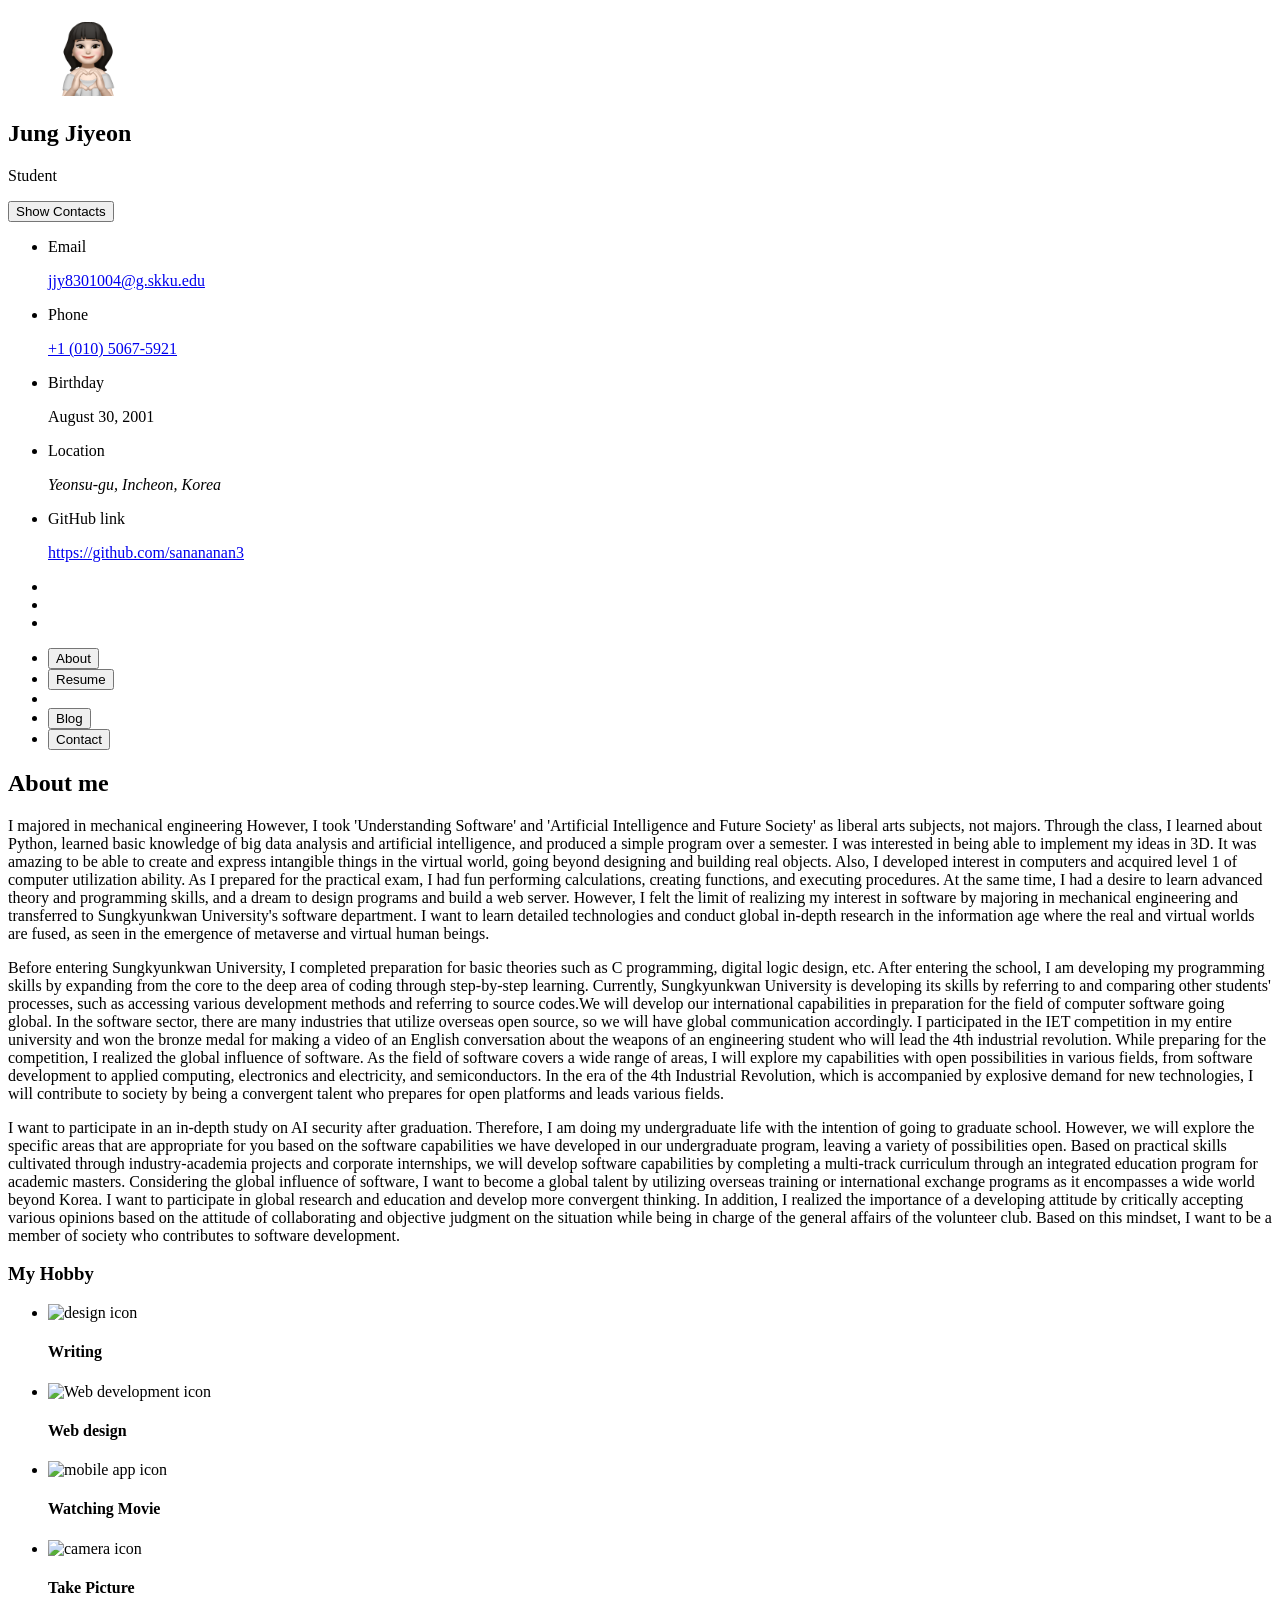
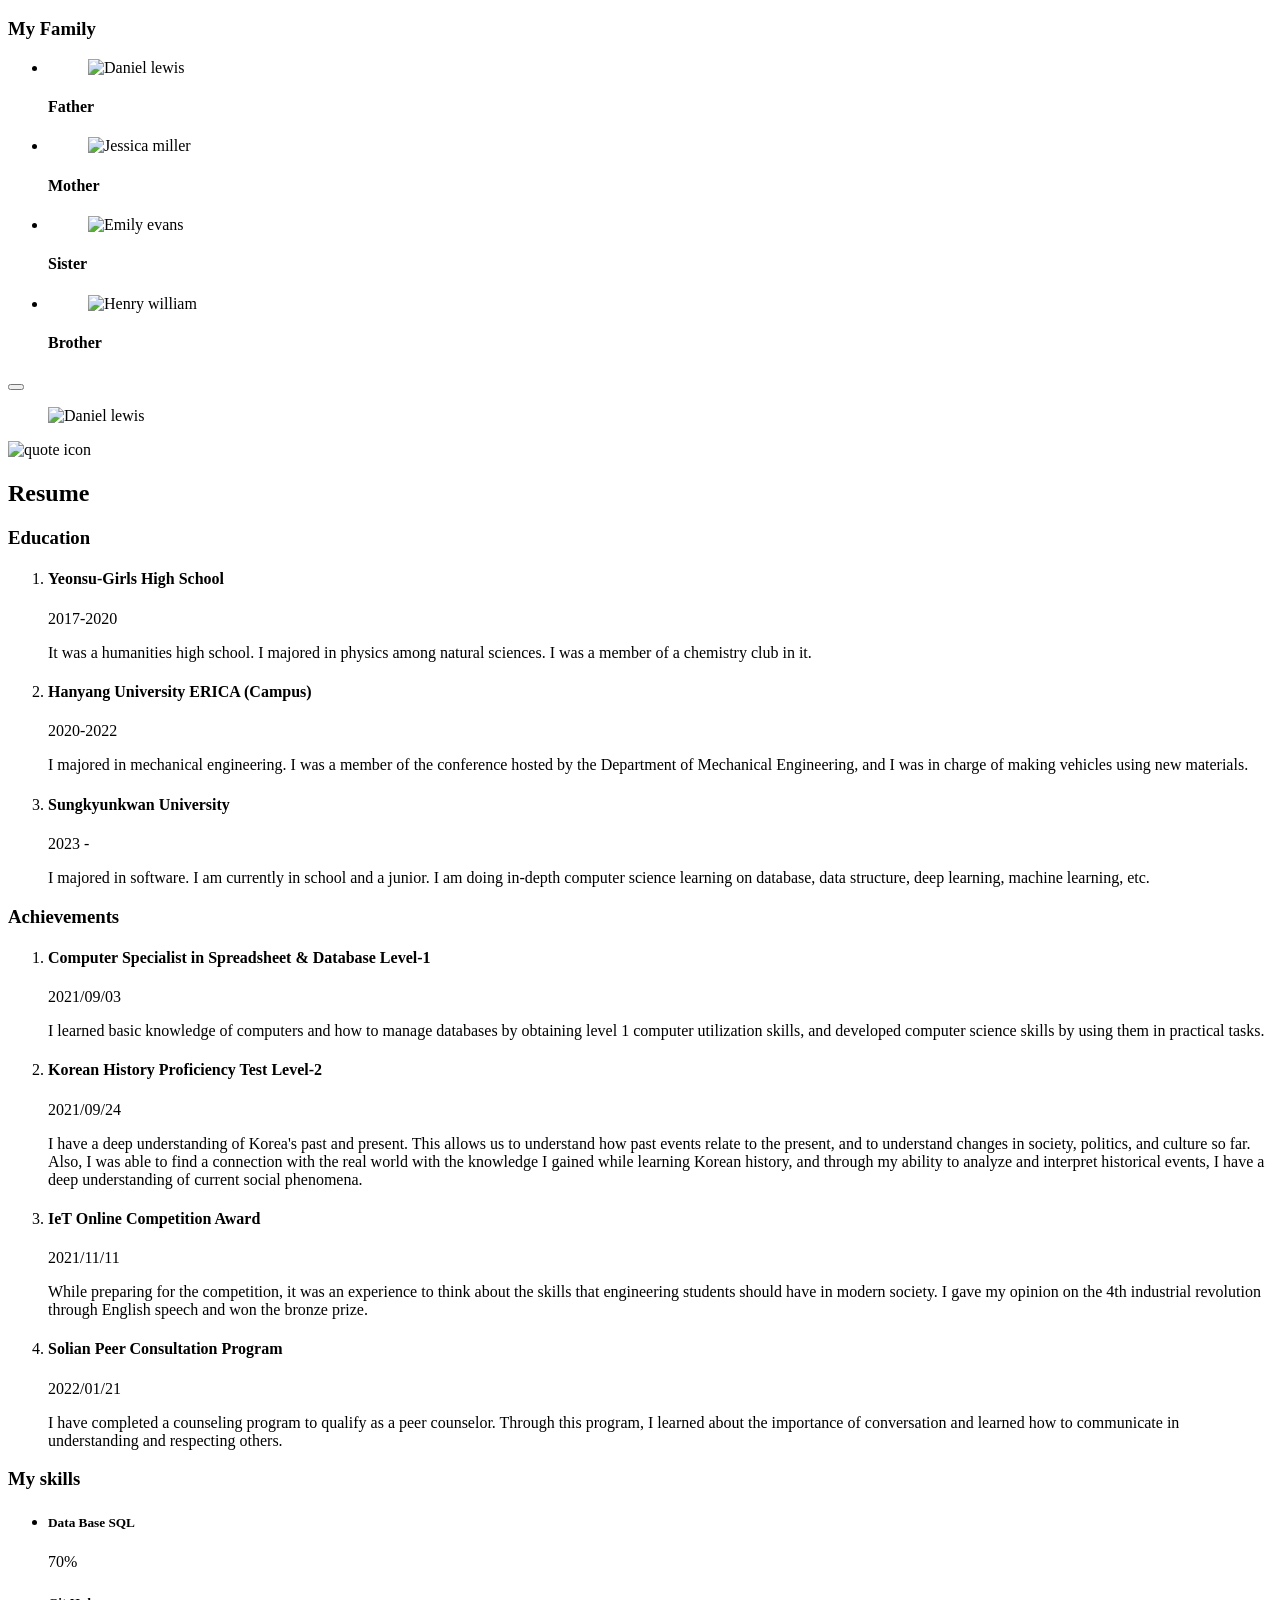
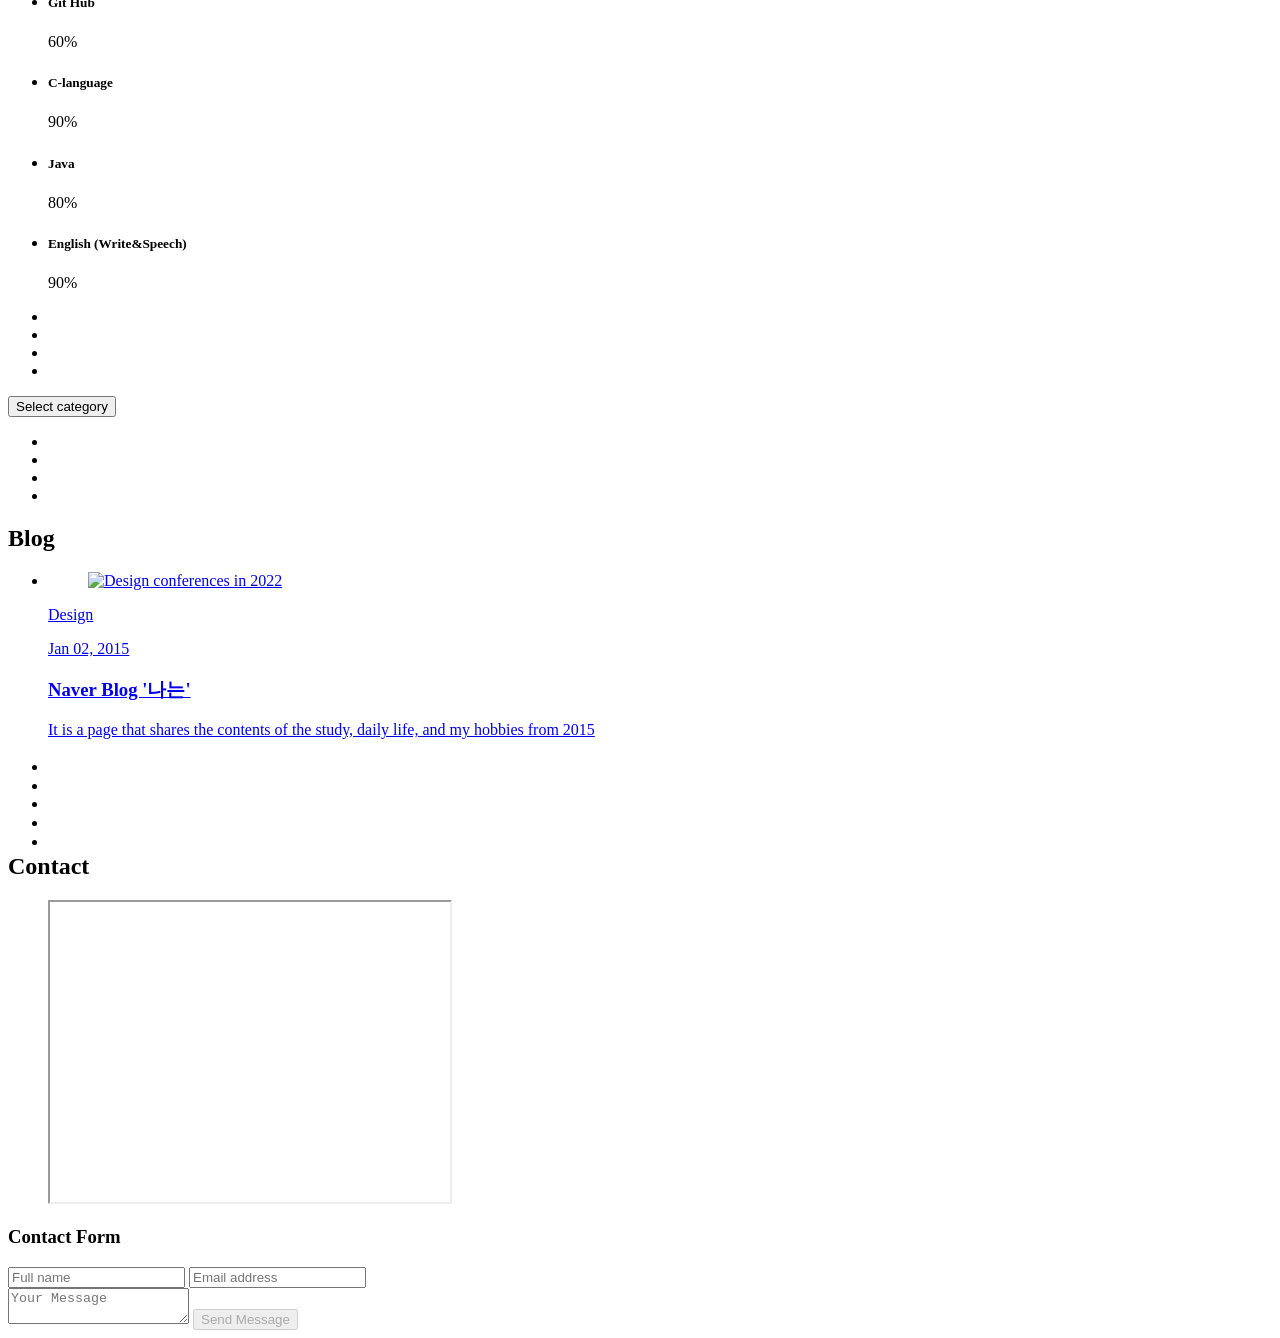
==== index.html @ 9137dd09 "commti" ====
<!DOCTYPE html>
<html lang="en">

<head>
  <meta charset="UTF-8">
  <meta http-equiv="X-UA-Compatible" content="IE=edge">
  <meta name="viewport" content="width=device-width, initial-scale=1.0">
  <title>Portfolio Persomal Website</title>

  <!--
    - favicon
  -->
  <link rel="shortcut icon" href="./assets/images/logo.ico" type="image/x-icon">

  <!--
    - custom css link
  -->
  <link rel="stylesheet" href="./assets/css/style.css">

  <!--
    - google font link
  -->
  <link rel="preconnect" href="https://fonts.googleapis.com">
  <link rel="preconnect" href="https://fonts.gstatic.com" crossorigin>
  <link href="https://fonts.googleapis.com/css2?family=Poppins:wght@300;400;500;600&display=swap" rel="stylesheet">
</head>

<body>

  <!--
    - #MAIN
  -->

  <main>

    <!--
      - #SIDEBAR
    -->

    <aside class="sidebar" data-sidebar>

      <div class="sidebar-info">

        <figure class="avatar-box">
          <img src="./assets/images/avatar-jiyeonheart.png" alt="Jung Jiyeon" width="80">
        </figure>

        <div class="info-content">
          <h1 class="name" title="Jung Jiyeon">Jung Jiyeon</h1>

          <p class="title">Student</p>
        </div>

        <button class="info_more-btn" data-sidebar-btn>
          <span>Show Contacts</span>

          <ion-icon name="chevron-down"></ion-icon>
        </button>

      </div>

      <div class="sidebar-info_more">

        <div class="separator"></div>

        <ul class="contacts-list">

          <li class="contact-item">

            <div class="icon-box">
              <ion-icon name="mail-outline"></ion-icon>
            </div>

            <div class="contact-info">
              <p class="contact-title">Email</p>

              <a href="mailto:jjy8301004@g.skku.edu" class="contact-link">jjy8301004@g.skku.edu</a>
            </div>

          </li>

          <li class="contact-item">

            <div class="icon-box">
              <ion-icon name="phone-portrait-outline"></ion-icon>
            </div>

            <div class="contact-info">
              <p class="contact-title">Phone</p>

              <a href="tel:+01050675921" class="contact-link">+1 (010) 5067-5921</a>
            </div>

          </li>

          <li class="contact-item">

            <div class="icon-box">
              <ion-icon name="calendar-outline"></ion-icon>
            </div>

            <div class="contact-info">
              <p class="contact-title">Birthday</p>

              <time datetime="2001-08-30">August 30, 2001</time>
            </div>

          </li>

          <li class="contact-item">

            <div class="icon-box">
              <ion-icon name="location-outline"></ion-icon>
            </div>

            <div class="contact-info">
              <p class="contact-title">Location</p>

              <address>Yeonsu-gu, Incheon, Korea</address>
            </div>

          </li>

          <li class="contact-item">
            <div class="icon-box">
              <ion-icon name="location-outline"></ion-icon>
            </div>
            <div class="contact-info">
              <p class="contact-title">GitHub link</p>
              <a href="https://github.com/sanananan3" class="contact-link">https://github.com/sanananan3</a>
            </div>
        
          
          </li>

        </ul>

        <div class="separator"></div>

        <ul class="social-list">

          <li class="social-item">
            <a href="#" class="social-link">
              <ion-icon name="logo-facebook"></ion-icon>
            </a>
          </li>

          <li class="social-item">
            <a href="#" class="social-link">
              <ion-icon name="logo-twitter"></ion-icon>
            </a>
          </li>

          <li class="social-item">
            <a href="#" class="social-link">
              <ion-icon name="logo-instagram"></ion-icon>
            </a>
          </li>

        </ul>

      </div>

    </aside>





    <!--
      - #main-content
    -->

    <div class="main-content">

      <!--
        - #NAVBAR
      -->

      <nav class="navbar">

        <ul class="navbar-list">

          <li class="navbar-item">
            <button class="navbar-link  active" data-nav-link>About</button>
          </li>

          <li class="navbar-item">
            <button class="navbar-link" data-nav-link>Resume</button>
          </li>

          <li class="navbar-item">
           
          </li>

          <li class="navbar-item">
            <button class="navbar-link" data-nav-link>Blog</button>
          </li>

          <li class="navbar-item">
            <button class="navbar-link" data-nav-link>Contact</button>
          </li>

        </ul>

      </nav>





      <!--
        - #ABOUT
      -->

      <article class="about  active" data-page="about">

        <header>
          <h2 class="h2 article-title">About me</h2>
        </header>

        <section class="about-text">
          <p>
            I majored in mechanical engineering However, I took 'Understanding Software' and 'Artificial Intelligence and Future Society'
             as liberal arts subjects, not majors. Through the class, I learned about Python, learned basic knowledge of big data 
             analysis and artificial intelligence, and produced a simple program over a semester. 
             I was interested in being able to implement my ideas in 3D. 
             It was amazing to be able to create and express intangible things in the virtual world, 
             going beyond designing and building real objects. Also, I developed interest in computers 
             and acquired level 1 of computer utilization ability. As I prepared for the practical exam,
              I had fun performing calculations, creating functions, and executing procedures. At the same time, 
              I had a desire to learn advanced theory and programming skills, and a dream to design programs and build a web server.
               However, I felt the limit of realizing my interest in software by majoring in mechanical engineering and transferred
                to Sungkyunkwan University's software department. I want to learn detailed technologies and conduct global in-depth 
                research in the information age where the real and virtual worlds are fused, as seen in the emergence of metaverse 
                and virtual human beings.

          </p>

          Before entering Sungkyunkwan University, I completed preparation for basic theories such as C programming, 
          digital logic design, etc.  After entering the school, I am developing my programming skills by expanding from the core to
           the deep area of coding through step-by-step learning. Currently, Sungkyunkwan University is developing its
           skills by referring to and comparing other students' processes, such as accessing various development methods 
           and referring to source codes.We will develop our international capabilities in preparation for the field of 
           computer software going global. In the software sector, there are many industries that utilize overseas open source, 
           so we will have global communication accordingly. I participated in the IET competition in my entire university and won 
           the bronze medal for making a video of an English conversation about the weapons of an engineering student who will lead 
           the 4th industrial revolution. While preparing for the competition, I realized the global influence of software. 
           As the field of software covers a wide range of areas, I will explore my capabilities with open possibilities in various
            fields, from software development to applied computing, electronics and electricity, and semiconductors. In the era of the 4th Industrial Revolution, which is accompanied by explosive demand for new technologies, I will contribute to society 
          by being a convergent talent who prepares for open platforms and leads various fields. 
          </p>
          
         I want to participate in an in-depth study on AI security after graduation. Therefore, I am doing my undergraduate life with 
         the intention of going to graduate school.  However, we will explore the specific areas that are appropriate for you based on
          the software capabilities we have developed in our undergraduate program, leaving a variety of possibilities open. Based on
           practical skills cultivated through industry-academia projects and corporate internships, we will develop software capabilities
            by completing a multi-track curriculum through an integrated education program for academic masters. 
         Considering the global influence of software, I want to become a global talent by utilizing overseas training or international 
         exchange programs as it encompasses a wide world beyond Korea. I want to participate in global research and education and develop
          more convergent thinking. In addition, I realized the importance of a developing attitude by critically accepting various 
          opinions based on the attitude of collaborating and objective judgment on the situation while being in charge of the general 
          affairs of the volunteer club. Based on this mindset, I want to be a member of society who contributes to software development.
        </p>
        </section>
        
      

        <!--
          - service
        -->

        <section class="service">

          <h3 class="h3 service-title">My Hobby</h3>

          <ul class="service-list">

            <li class="service-item">

              <div class="service-icon-box">
                <img src="./assets/images/icon-design.svg
                " alt="design icon" width="40">
              </div>

              <div class="service-content-box">
                <h4 class="h4 service-item-title">Writing</h4>

                <p class="service-item-text">
       
                </p>
              </div>

            </li>

            <li class="service-item">

              <div class="service-icon-box">
                <img src="./assets/images/icon-dev.svg" alt="Web development icon" width="40">
              </div>

              <div class="service-content-box">
                <h4 class="h4 service-item-title">Web design</h4>

                <p class="service-item-text">
                  
                </p>
              </div>

            </li>

            <li class="service-item">

              <div class="service-icon-box">
                <img src="./assets/images/icon-app.svg" alt="mobile app icon" width="40">
              </div>

              <div class="service-content-box">
                <h4 class="h4 service-item-title">Watching Movie</h4>

                <p class="service-item-text">
         
                </p>
              </div>

            </li>

            <li class="service-item">

              <div class="service-icon-box">
                <img src="./assets/images/icon-photo.svg" alt="camera icon" width="40">
              </div>

              <div class="service-content-box">
                <h4 class="h4 service-item-title">Take Picture</h4>

                <p class="service-item-text">
              
                </p>
              </div>

            </li>

          </ul>

        </section>

        <!--
          - testimonials
        -->

        <section class="testimonials">

          <h3 class="h3 testimonials-title">My Family</h3>

          <ul class="testimonials-list has-scrollbar">

            <li class="testimonials-item">
              <div class="content-card" data-testimonials-item>

                <figure class="testimonials-avatar-box">
                  <img src="./assets/images/avatar-1.png" alt="Daniel lewis" width="60" data-testimonials-avatar>
                </figure>

                <h4 class="h4 testimonials-item-title" data-testimonials-title>Father</h4>

                <div class="testimonials-text" data-testimonials-text>
                  <p>
                    
                  </p>
                </div>

              </div>
            </li>

            <li class="testimonials-item">
              <div class="content-card" data-testimonials-item>

                <figure class="testimonials-avatar-box">
                  <img src="./assets/images/avatar-2.png" alt="Jessica miller" width="60" data-testimonials-avatar>
                </figure>

                <h4 class="h4 testimonials-item-title" data-testimonials-title>Mother</h4>

                <div class="testimonials-text" data-testimonials-text>
                  <p>
                    
                  </p>
                </div>

              </div>
            </li>

            <li class="testimonials-item">
              <div class="content-card" data-testimonials-item>

                <figure class="testimonials-avatar-box">
                  <img src="./assets/images/avatar-3.png" alt="Emily evans" width="60" data-testimonials-avatar>
                </figure>

                <h4 class="h4 testimonials-item-title" data-testimonials-title>Sister</h4>

                <div class="testimonials-text" data-testimonials-text>
                  <p>
                 
                  </p>
                </div>

              </div>
            </li>

            <li class="testimonials-item">
              <div class="content-card" data-testimonials-item>

                <figure class="testimonials-avatar-box">
                  <img src="./assets/images/avatar-4.png" alt="Henry william" width="60" data-testimonials-avatar>
                </figure>

                <h4 class="h4 testimonials-item-title" data-testimonials-title>Brother</h4>

                <div class="testimonials-text" data-testimonials-text>
                  <p>
              
                  </p>
                </div>

              </div>
            </li>

          </ul>

        </section>


        <!--
          - testimonials modal
        -->

        <div class="modal-container" data-modal-container>

          <div class="overlay" data-overlay></div>

          <section class="testimonials-modal">

            <button class="modal-close-btn" data-modal-close-btn>
              <ion-icon name="close-outline"></ion-icon>
            </button>

            <div class="modal-img-wrapper">
              <figure class="modal-avatar-box">
                <img src="./assets/images/avatar-1.png" alt="Daniel lewis" width="80" data-modal-img>
              </figure>

              <img src="./assets/images/icon-quote.svg" alt="quote icon">
            </div>

            <div class="modal-content">

              <h4 class="h3 modal-title" data-modal-title></h4>

              <time datetime="2021-06-14"></time>

              <div data-modal-text>
                <p>
                 
                  
                </p>
              </div>

            </div>

          </section>

        </div>


      

          </ul>

        </section>

      </article>





      <!--
        - #RESUME
      -->

      <article class="resume" data-page="resume">

        <header>
          <h2 class="h2 article-title">Resume</h2>
        </header>

        <section class="timeline">

          <div class="title-wrapper">
            <div class="icon-box">
              <ion-icon name="book-outline"></ion-icon>
            </div>

            <h3 class="h3">Education</h3>
          </div>

          <ol class="timeline-list">

            <li class="timeline-item">

              <h4 class="h4 timeline-item-title">Yeonsu-Girls High School</h4>

              <span>2017-2020</span>

              <p class="timeline-text">
                It was a humanities high school. 
                I majored in physics among natural sciences. I was a member of a chemistry club in it.
              </p>

            </li>

            <li class="timeline-item">

              <h4 class="h4 timeline-item-title">Hanyang University ERICA (Campus)</h4>

              <span>2020-2022</span>

              <p class="timeline-text">
                I majored in mechanical engineering. I was a member of the conference hosted by the Department of Mechanical Engineering,
                 and I was in charge of making vehicles using new materials.
              </p>

            </li>

            <li class="timeline-item">

              <h4 class="h4 timeline-item-title">Sungkyunkwan University</h4>

              <span>2023 - </span>

              <p class="timeline-text">
                I majored in software. I am currently in school and a junior. I am doing in-depth computer science learning
                 on database, data structure, deep learning, machine learning, etc.
              </p>

            </li>

          </ol>

        </section>

        <section class="timeline">

          <div class="title-wrapper">
            <div class="icon-box">
              <ion-icon name="book-outline"></ion-icon>
            </div>

            <h3 class="h3">Achievements</h3>
          </div>

          <ol class="timeline-list">

            <li class="timeline-item">

              <h4 class="h4 timeline-item-title">Computer Specialist in Spreadsheet & Database Level-1 </h4>

              <span>2021/09/03</span>

              <p class="timeline-text">
                I learned basic knowledge of computers and how to manage databases by obtaining level 1 computer 
                utilization skills, and developed computer science skills by using them in practical tasks.
              </p>

            </li>

            <li class="timeline-item">

              <h4 class="h4 timeline-item-title">Korean History Proficiency Test Level-2</h4>

              <span>2021/09/24</span>

              <p class="timeline-text">
                I have a deep understanding of Korea's past and present. This allows us to 
                understand how past events relate to the present, and to understand changes in society, politics,
                 and culture so far. Also, I was able to find a connection with the real world with the knowledge I gained while learning Korean history, and through
                 my ability to analyze and interpret historical events, I have a deep understanding of current social phenomena.
              </p>

            </li>

            <li class="timeline-item">

              <h4 class="h4 timeline-item-title">IeT Online Competition Award</h4>

              <span>2021/11/11</span>

              <p class="timeline-text">
                While preparing for the competition, it was an experience to think about the skills
                 that engineering students should have in modern society.
                 I gave my opinion on the 4th industrial revolution through English speech and won the bronze prize.
              </p>

              
            </li>

            <li class="timeline-item">

              <h4 class="h4 timeline-item-title">Solian Peer Consultation Program</h4>

              <span>2022/01/21</span>

              <p class="timeline-text">
                I have completed a counseling program to qualify as a peer counselor. Through this program, 
                I learned about the importance of conversation and learned how to communicate in understanding and respecting others.
              </p>


            </li>

          </ol>

        </section>

        <section class="skill">

          <h3 class="h3 skills-title">My skills</h3>

          <ul class="skills-list content-card">

            <li class="skills-item">

              <div class="title-wrapper">
                <h5 class="h5">Data Base SQL</h5>
                <data value="70">70%</data>
              </div>

              <div class="skill-progress-bg">
                <div class="skill-progress-fill" style="width: 80%;"></div>
              </div>

            </li>

            <li class="skills-item">

              <div class="title-wrapper">
                <h5 class="h5">Git Hub</h5>
                <data value="60">60%</data>
              </div>

              <div class="skill-progress-bg">
                <div class="skill-progress-fill" style="width: 70%;"></div>
              </div>

            </li>

            <li class="skills-item">

              <div class="title-wrapper">
                <h5 class="h5">C-language</h5>
                <data value="90">90%</data>
              </div>

              <div class="skill-progress-bg">
                <div class="skill-progress-fill" style="width: 90%;"></div>
              </div>

            </li>

            <li class="skills-item">

              <div class="title-wrapper">
                <h5 class="h5">Java</h5>
                <data value="80">80%</data>
              </div>

              <div class="skill-progress-bg">
                <div class="skill-progress-fill" style="width: 50%;"></div>
              </div>

            </li>

          </li>

          <li class="skills-item">

            <div class="title-wrapper">
              <h5 class="h5">English (Write&Speech)</h5>
              <data value="90">90%</data>
            </div>

            <div class="skill-progress-bg">
              <div class="skill-progress-fill" style="width: 50%;"></div>
            </div>

          </li>

          </ul>

        </section>

      </article>





      <!--
        - #PORTFOLIO
      -->

    

        <header>
         
        </header>

        <section class="projects">

          <ul class="filter-list">

            <li class="filter-item">
         
            </li>

            <li class="filter-item">
      
            </li>

            <li class="filter-item">
      
            </li>

            <li class="filter-item">

            </li>

          </ul>

          <div class="filter-select-box">

            <button class="filter-select" data-select>

              <div class="select-value" data-selecct-value>Select category</div>

              <div class="select-icon">
          
              </div>

            </button>

            <ul class="select-list">

              <li class="select-item">
            
              </li>

              <li class="select-item">
       
              </li>

              <li class="select-item">

              </li>

              <li class="select-item">
             
              </li>

            </ul>

          </div>




              </a>
            </li>

    

              </a>
            </li>



              </a>
            </li>

        
              </a>
            </li>



              </a>
            </li>

          

              </a>
            </li>

            

              </a>
            </li>
          
              </a>
            </li>

            
          </ul>

        </section>

      </article>






      <!--
        - #BLOG
      -->
      <article class="blog" data-page="blog">

        <header>
          <h2 class="h2 article-title">Blog</h2>
        </header>
      
        <section class="blog-posts">
      
          <ul class="blog-posts-list">
      
            <li class="blog-post-item">
              <a href="https://blog.naver.com/jjy8301004">
      
                <figure class="blog-banner-box">
                  <img src="./assets/images/blog-1.jpg" alt="Design conferences in 2022" loading="lazy">
                </figure>
      
                <div class="blog-content">
      
                  <div class="blog-meta">
                    <p class="blog-category">Design</p>
      
                    <span class="dot"></span>
      
                    <time datetime="2022-02-23">Jan 02, 2015</time>
                  </div>
      
                  <h3 class="h3 blog-item-title">Naver Blog '나는'</h3>
      
                  <p class="blog-text">
                    It is a page that shares the contents of the study, daily life, and my hobbies from 2015
                  </p>
                
    
      
                </div>

              </a>
            </li>

            <li class="blog-post-item">
              <a href="#">

                <figure class="blog-banner-box">
        
                </figure>

                <div class="blog-content">

                  <div class="blog-meta">
                    <p class="blog-category"></p>

                  

                    <time datetime="2022-02-23"></time>
                  </div>

                  <h3 class="h3 blog-item-title"></h3>

                  <p class="blog-text">
              
                  </p>

                </div>

              </a>
            </li>

            <li class="blog-post-item">
              <a href="#">

                <figure class="blog-banner-box">
               
                </figure>

                <div class="blog-content">

                  <div class="blog-meta">
                    <p class="blog-category"></p>

                  

                    <time datetime="2022-02-23"></time>
                  </div>

                  <h3 class="h3 blog-item-title"></h3>

                  <p class="blog-text">
                  
                  </p>

                </div>

              </a>
            </li>

            <li class="blog-post-item">
              <a href="#">

                <figure class="blog-banner-box">
              
                </figure>

                <div class="blog-content">

                  <div class="blog-meta">
                    <p class="blog-category"></p>

           

                    <time datetime="2022-02-23"></time>
                  </div>

                  <h3 class="h3 blog-item-title"></h3>

                  <p class="blog-text">
            
                  </p>

                </div>

              </a>
            </li>

            <li class="blog-post-item">
              <a href="#">

                <figure class="blog-banner-box">

                </figure>

                <div class="blog-content">

                  <div class="blog-meta">
                    <p class="blog-category"></p>


                    <time datetime="2022-02-23"></time>
                  </div>

                  <h3 class="h3 blog-item-title"></h3>

                  <p class="blog-text">
                  
                  </p>

                </div>

              </a>
            </li>

            <li class="blog-post-item">
              <a href="#">

                <figure class="blog-banner-box">
                
                </figure>

                <div class="blog-content">

                  <div class="blog-meta">
                    <p class="blog-category"></p>

            

                    <time datetime="2022-02-23"></time>
                  </div>

                  <h3 class="h3 blog-item-title"></h3>

                  <p class="blog-text">
                    
                  </p>

                </div>

              </a>
            </li>

          </ul>

        </section>

      </article>



      <!--
        - #CONTACT
      -->

      <article class="contact" data-page="contact">

        <header>
          <h2 class="h2 article-title">Contact</h2>
        </header>

        <section class="mapbox" data-mapbox>
          <figure>
            <iframe
              src="https://www.google.com/maps/embed?pb=!1m18!1m12!1m3!1d12685.510642421542!2d126.6643702!3d37.4068798!2m3!1f0!2f0!3f0!3m2!1i1024!2i768!4f13.1!3m3!1m2!1s0x357b7652b32f9cf5%3A0xe711b27dd5f189df!2s%E1%84%8B%E1%85%B5%E1%86%AF%E1%84%8E%E1%85%B5%E1%84%80%E1%85%A5%E1%86%BC%E1%84%89%E1%85%B5!5e0!3m2!1sen!2sbd!4v1647609041315!5m2!1sen!2sbd"
              width="400" height="300" loading="lazy"></iframe>
          </figure>
        </section>

        <section class="contact-form">

          <h3 class="h3 form-title">Contact Form</h3>

          <form action="#" class="form" data-form>

            <div class="input-wrapper">
              <input type="text" name="fullname" class="form-input" placeholder="Full name" required data-form-input>

              <input type="email" name="email" class="form-input" placeholder="Email address" required data-form-input>
            </div>

            <textarea name="message" class="form-input" placeholder="Your Message" required data-form-input></textarea>

            <button class="form-btn" type="submit" disabled data-form-btn>
              <ion-icon name="paper-plane"></ion-icon>
              <span>Send Message</span>
            </button>

          </form>

        </section>
       
      </ul>
      </article>

    </div>

  </main>





  <!--
    - custom js link
  -->
  <script src="./assets/js/script.js"></script>

  <!--
    - ionicon link
  -->
  <script type="module" src="https://unpkg.com/ionicons@5.5.2/dist/ionicons/ionicons.esm.js"></script>
  <script nomodule src="https://unpkg.com/ionicons@5.5.2/dist/ionicons/ionicons.js"></script>

</body>

</html>
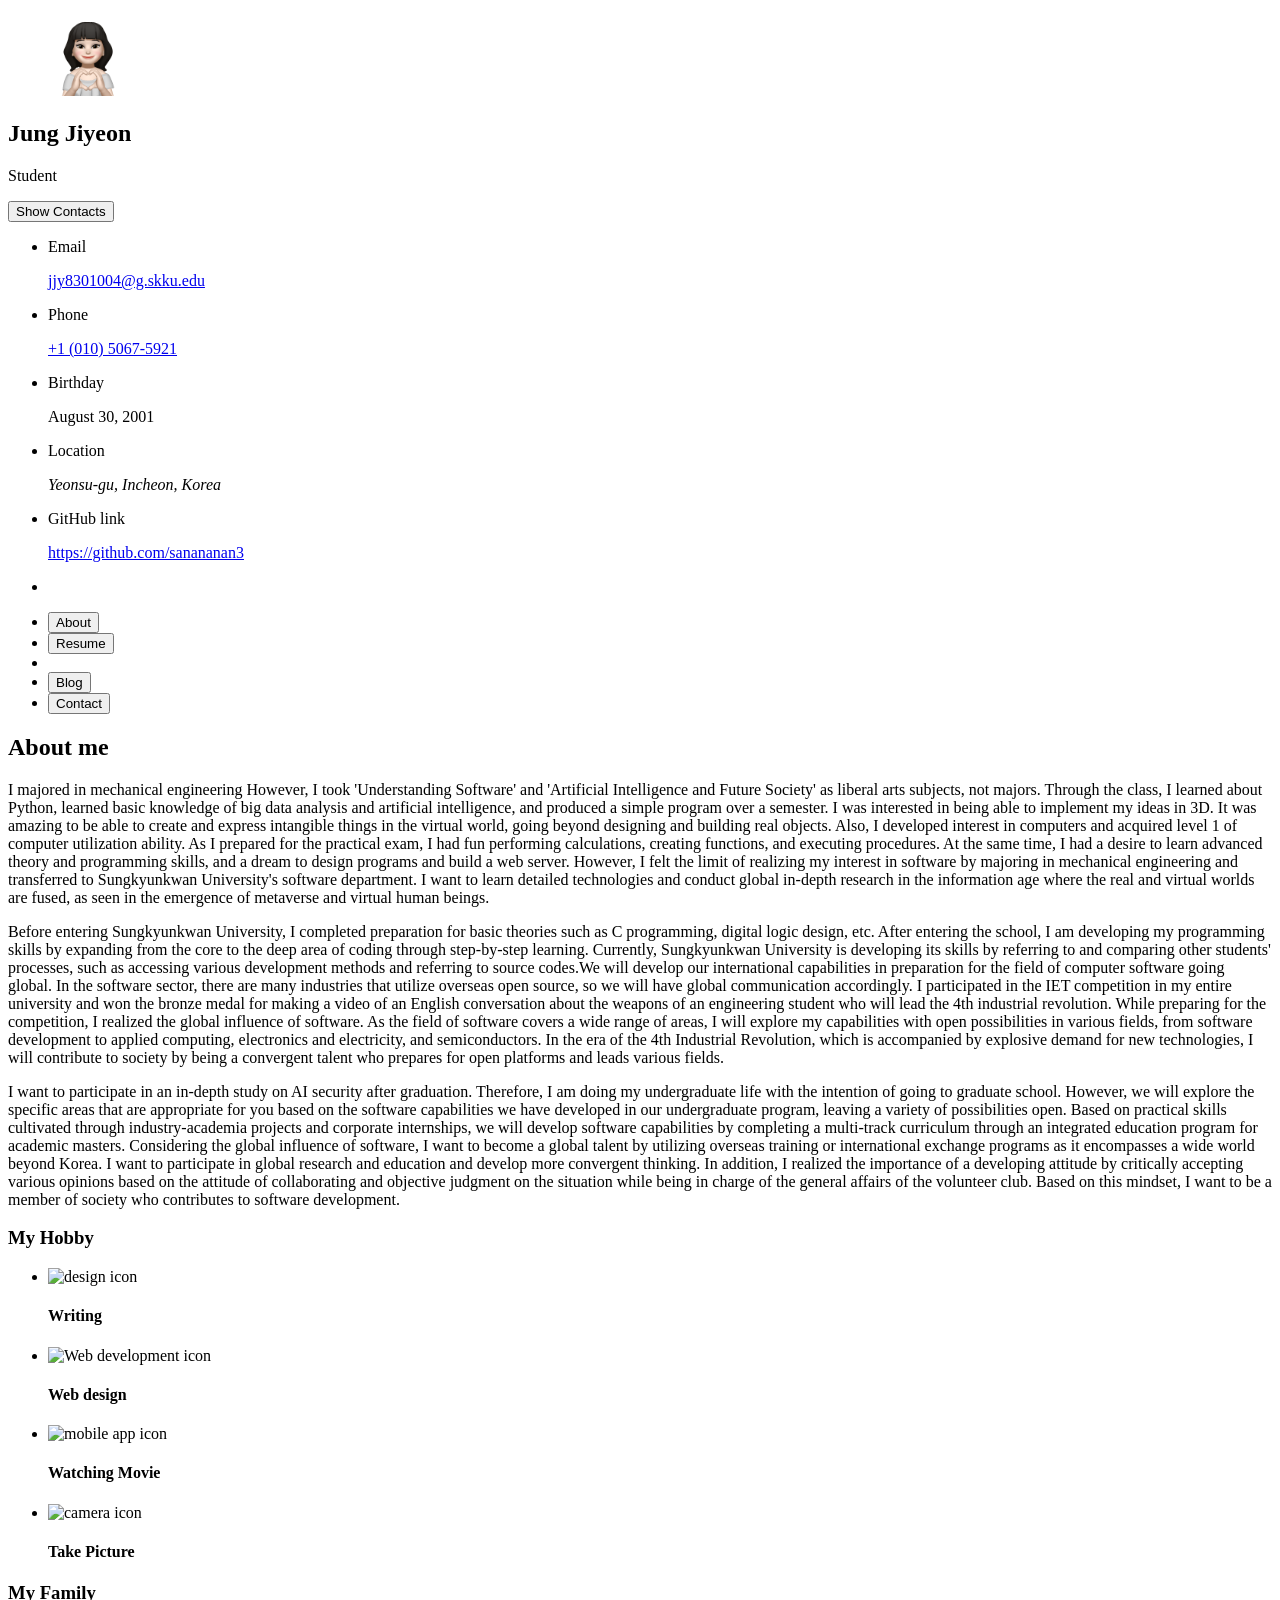
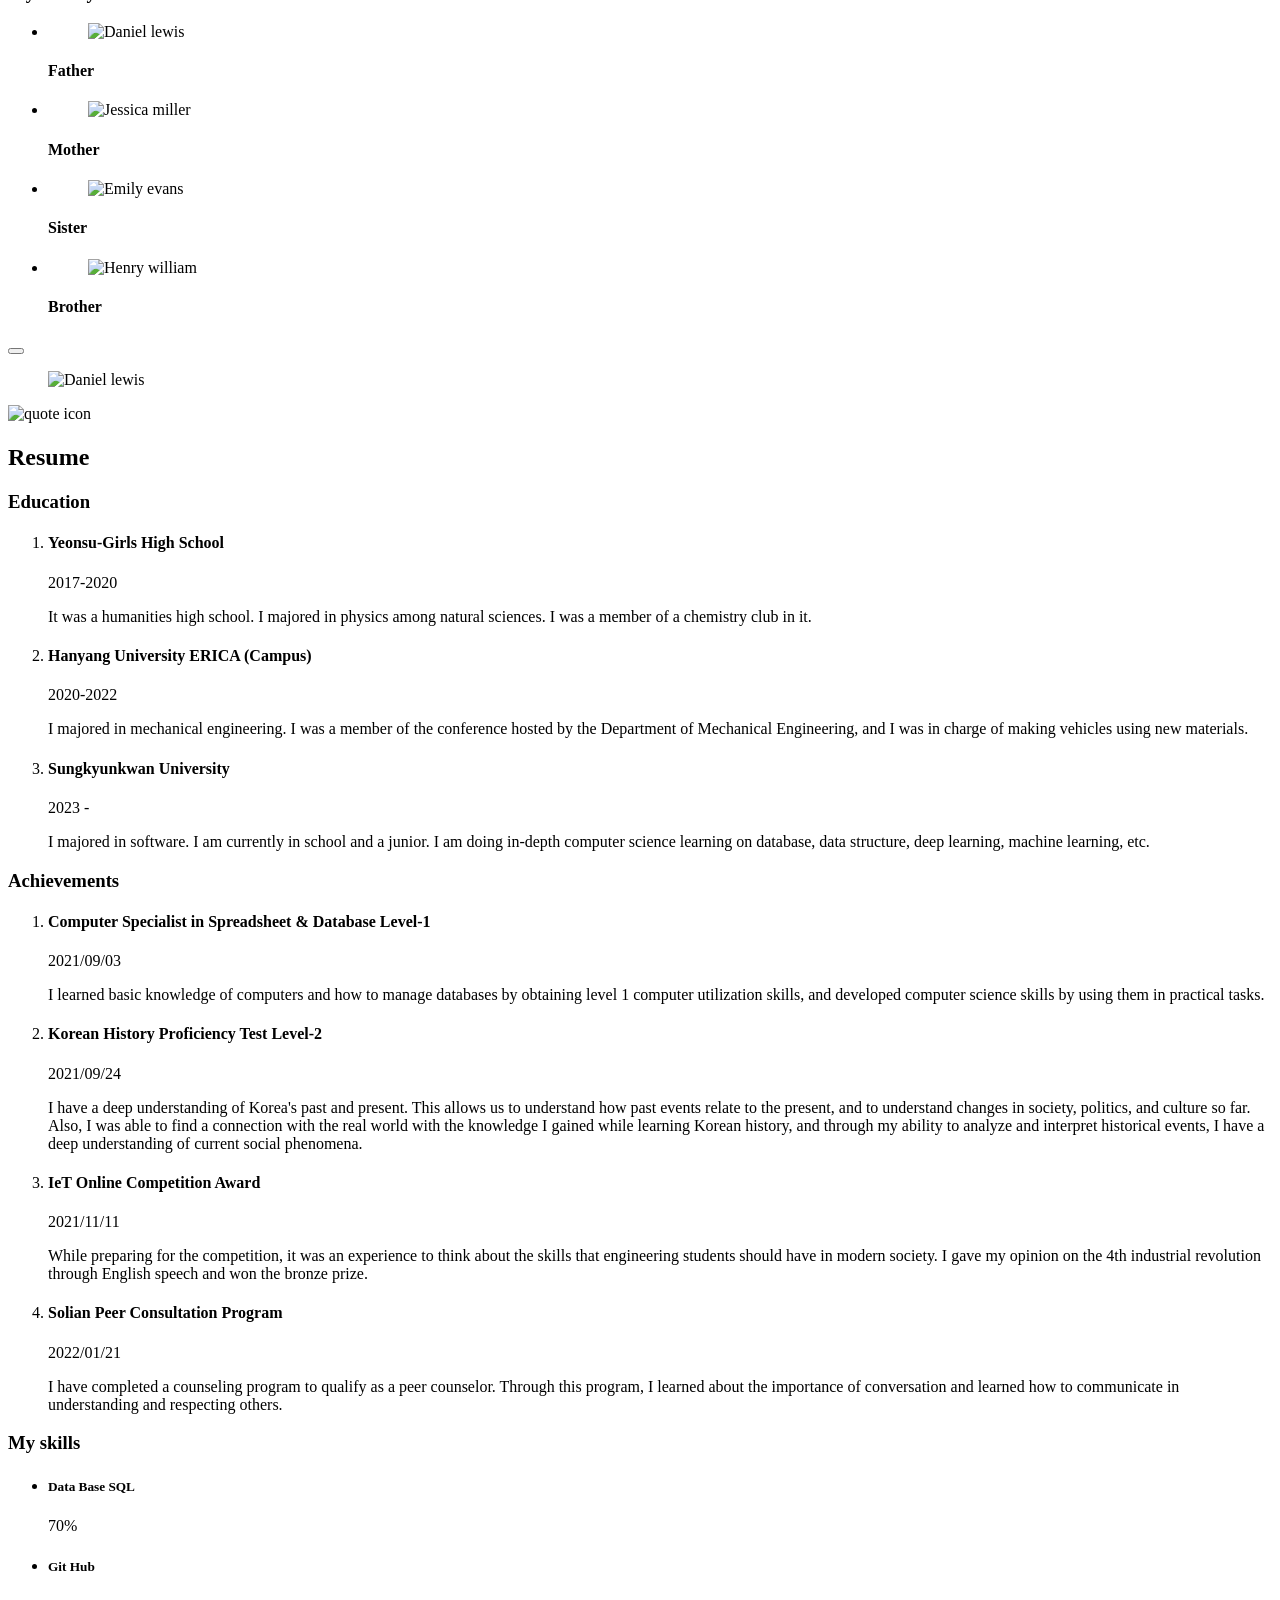
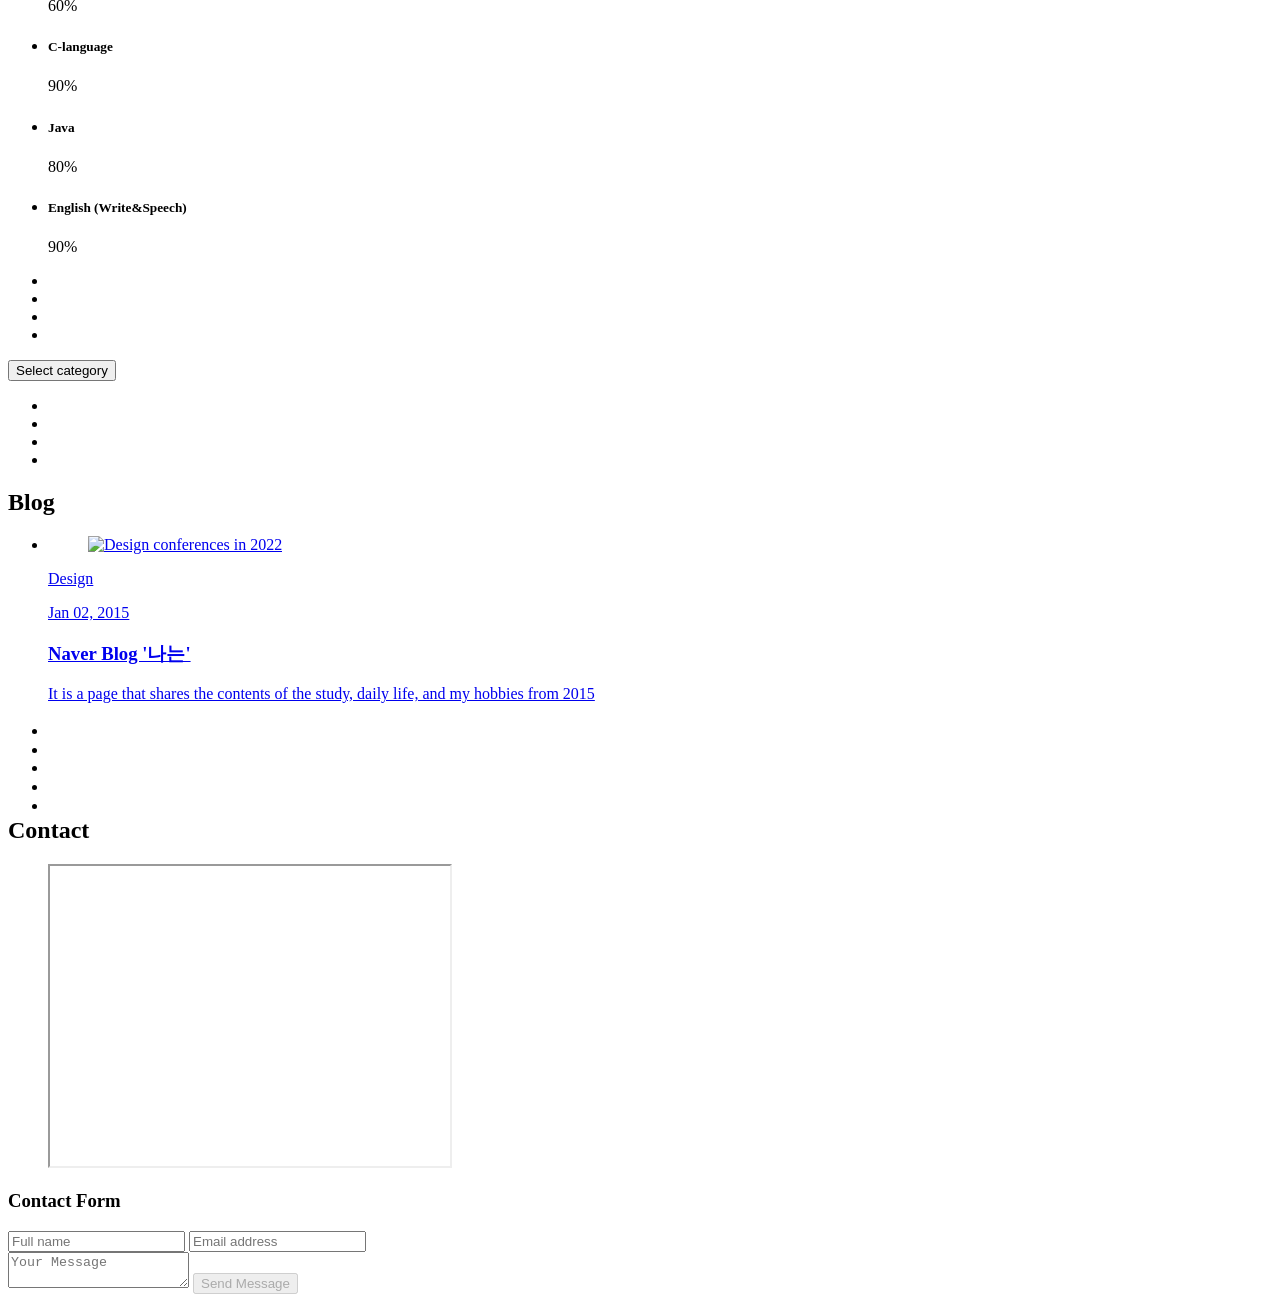
==== commit 47cfc5dc: "commit" ====
--- a/index.html
+++ b/index.html
@@ -139,23 +139,16 @@
 
         <ul class="social-list">
 
+      
+
+       
+
           <li class="social-item">
-            <a href="#" class="social-link">
-              <ion-icon name="logo-facebook"></ion-icon>
-            </a>
-          </li>
-
-          <li class="social-item">
-            <a href="#" class="social-link">
-              <ion-icon name="logo-twitter"></ion-icon>
-            </a>
-          </li>
-
-          <li class="social-item">
-            <a href="#" class="social-link">
+            <a href="https://www.instagram.com/summmerose_830/" class="social-link">
               <ion-icon name="logo-instagram"></ion-icon>
             </a>
           </li>
+          
 
         </ul>
 
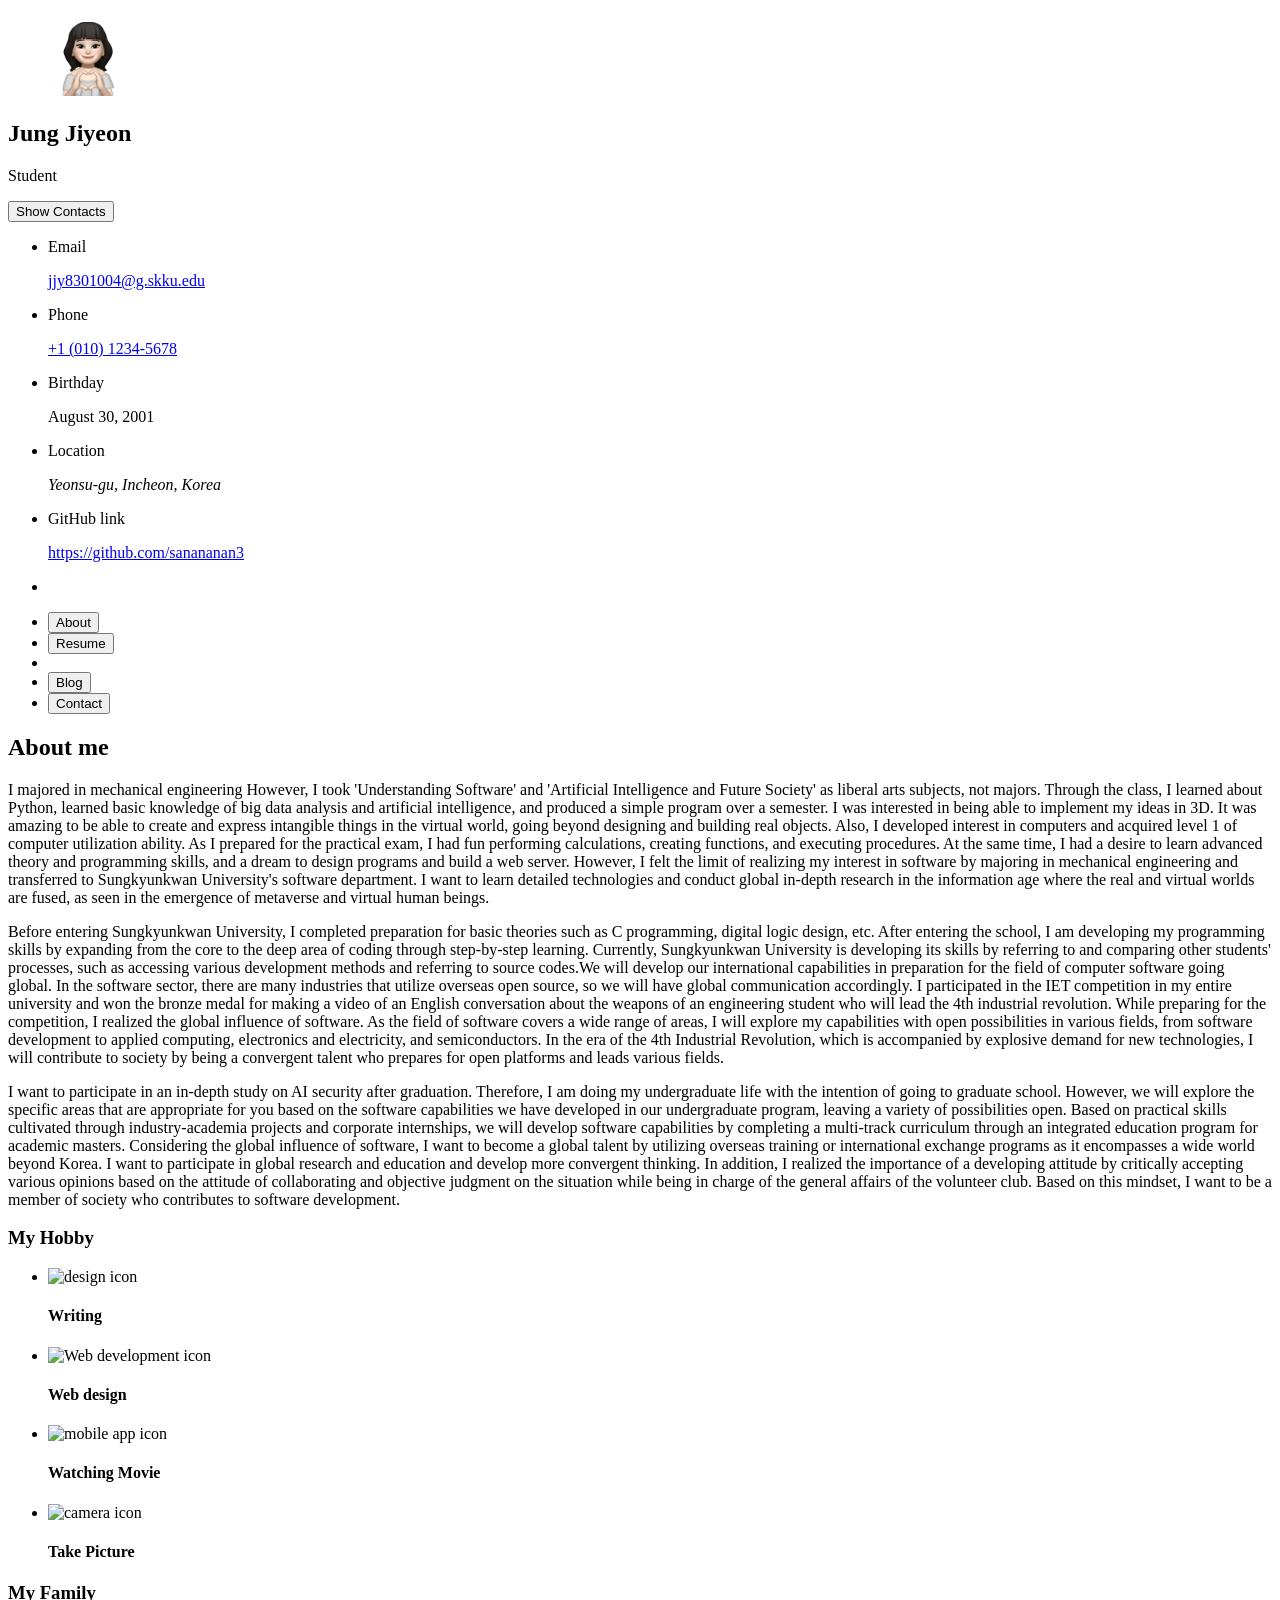
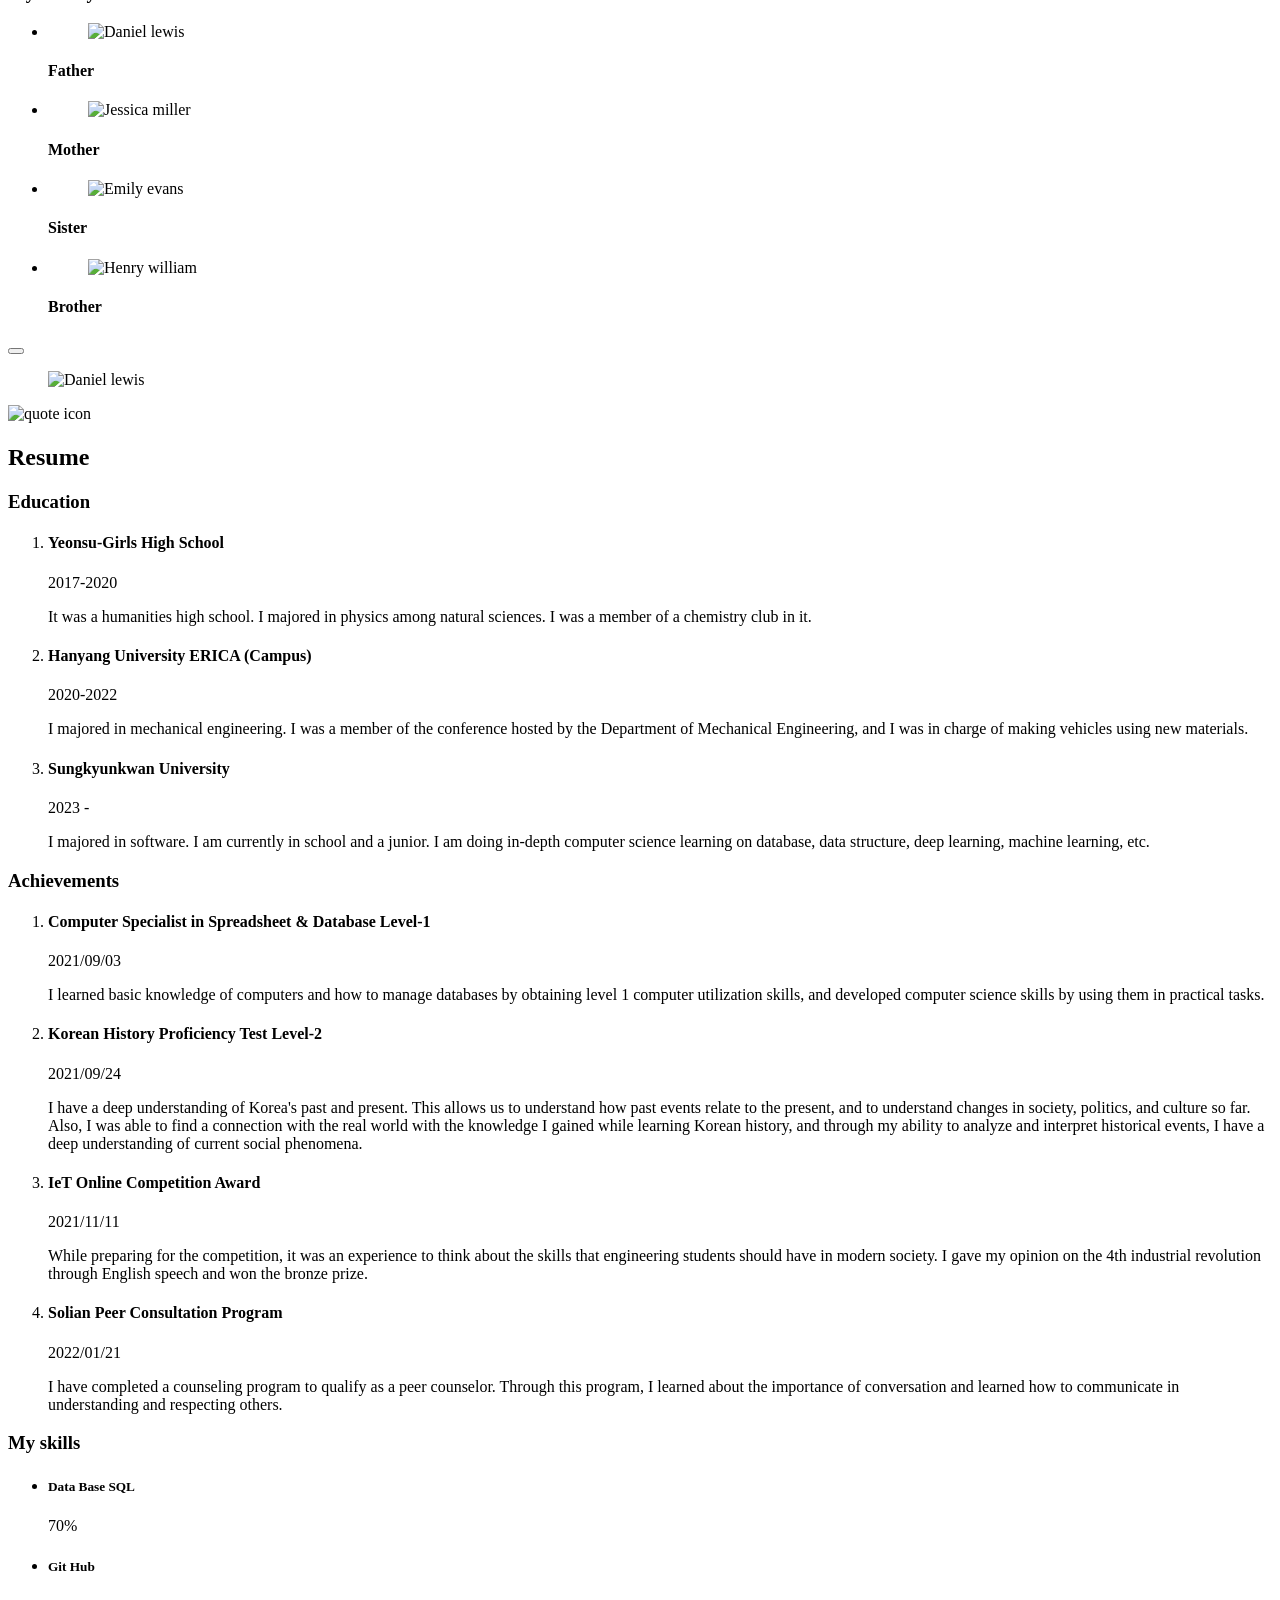
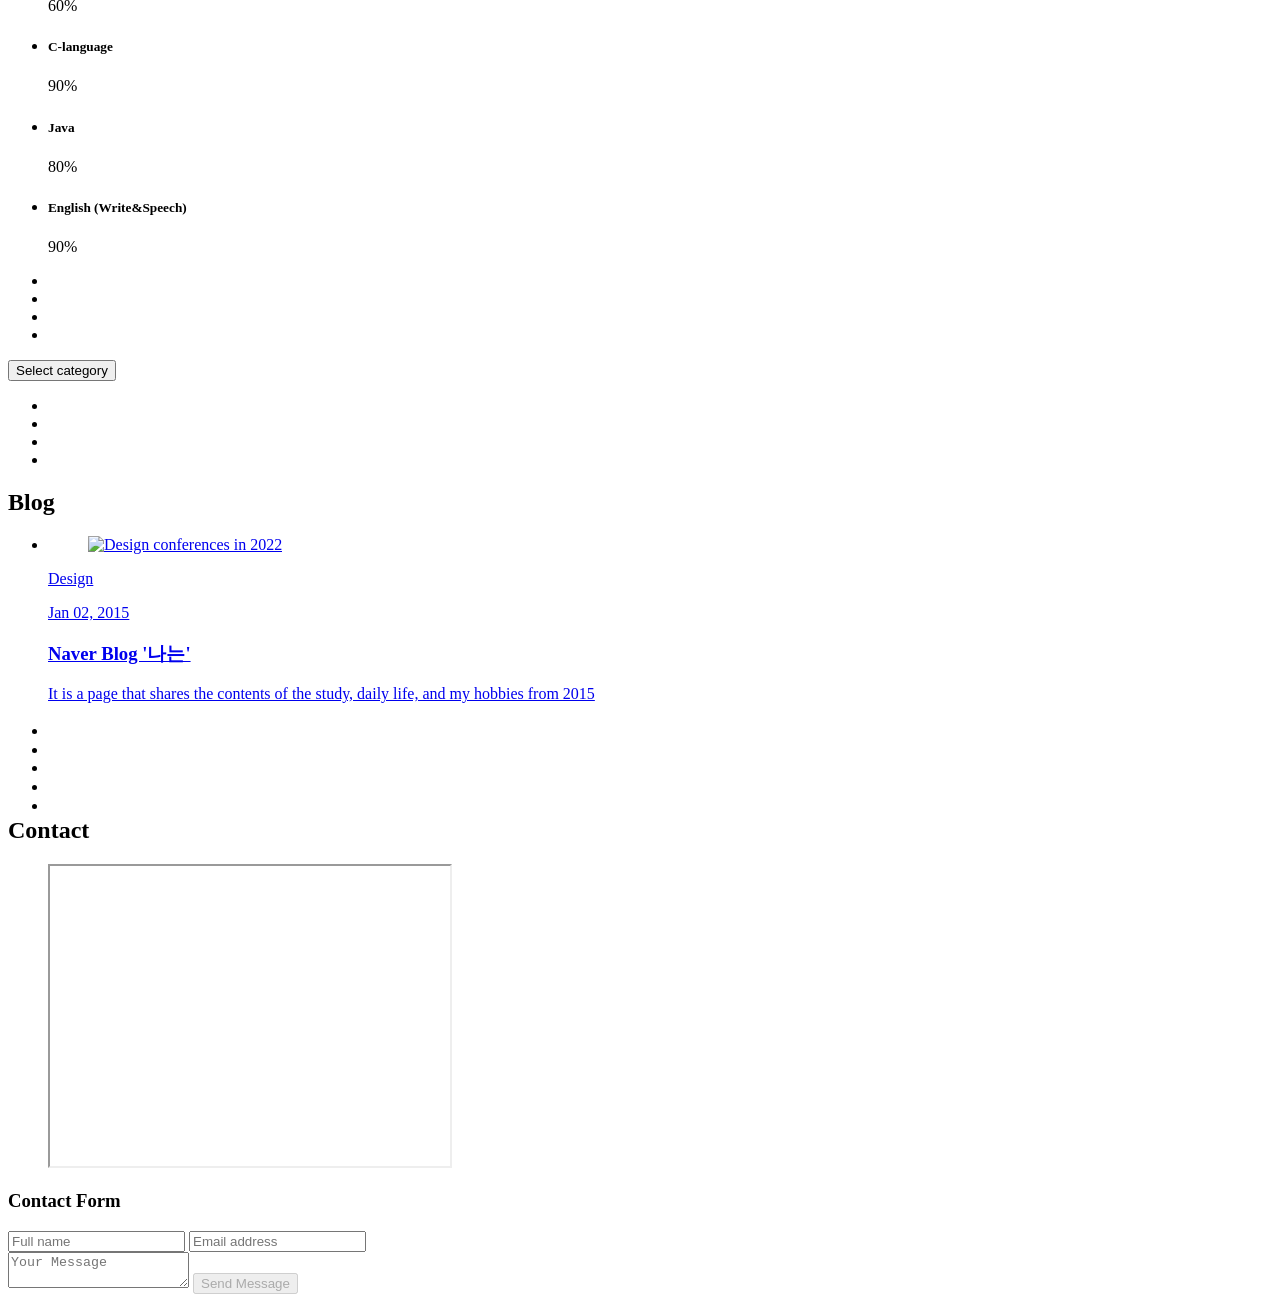
==== commit 25c743c3: "commit" ====
--- a/index.html
+++ b/index.html
@@ -88,7 +88,7 @@
             <div class="contact-info">
               <p class="contact-title">Phone</p>
 
-              <a href="tel:+01050675921" class="contact-link">+1 (010) 5067-5921</a>
+              <a href="tel:+01012345678" class="contact-link">+1 (010) 1234-5678</a>
             </div>
 
           </li>
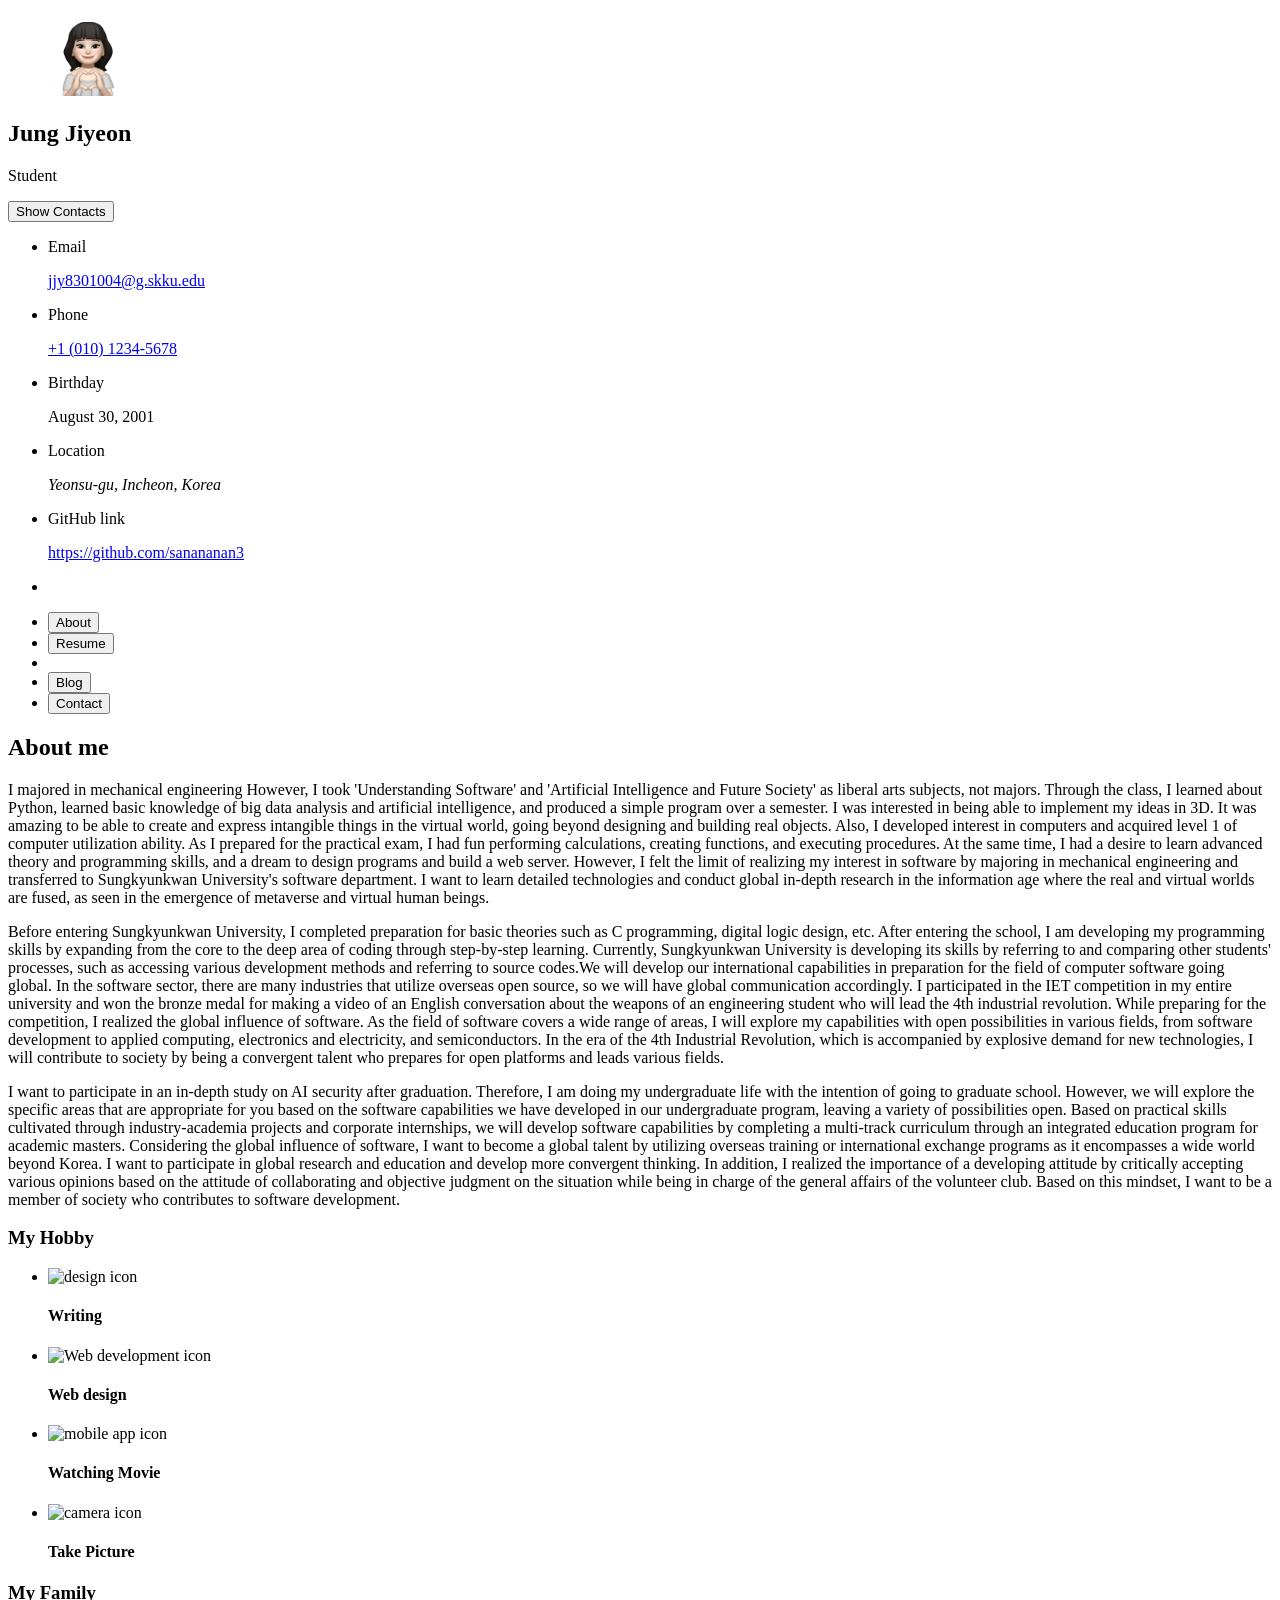
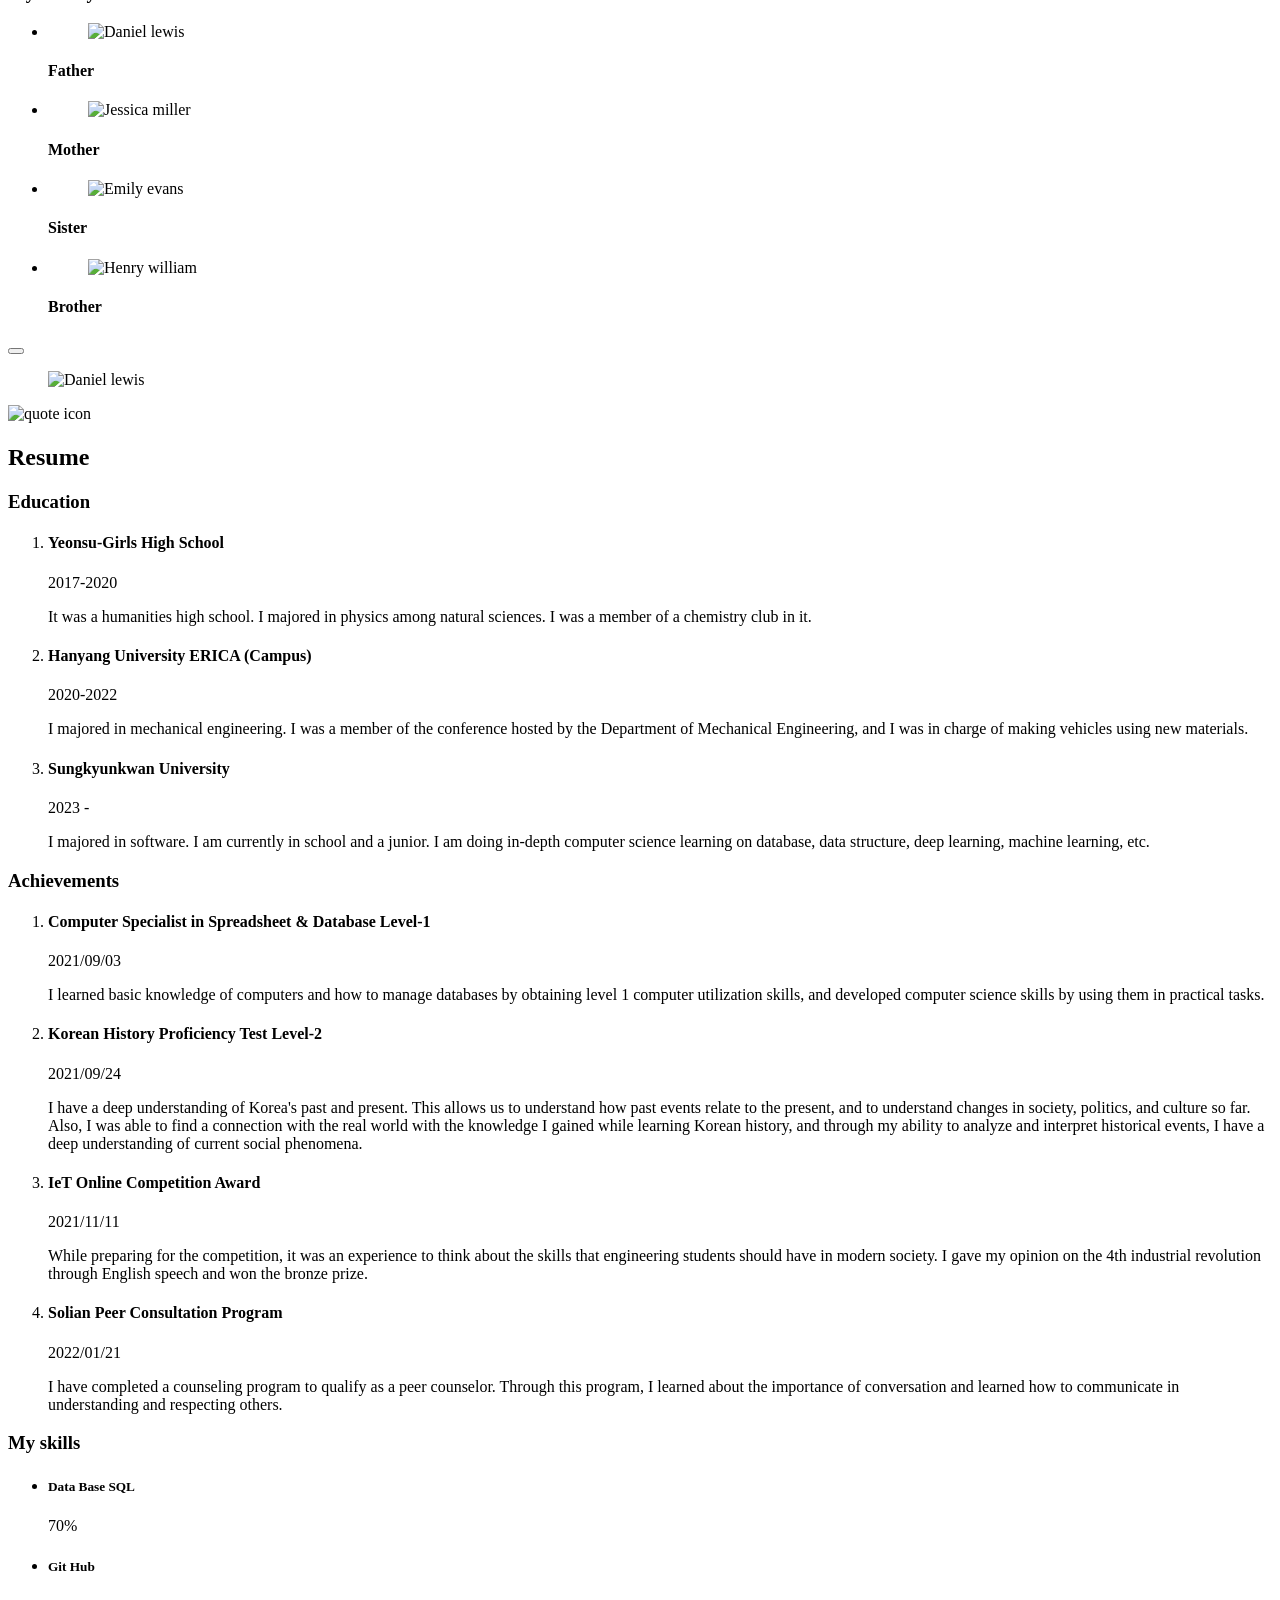
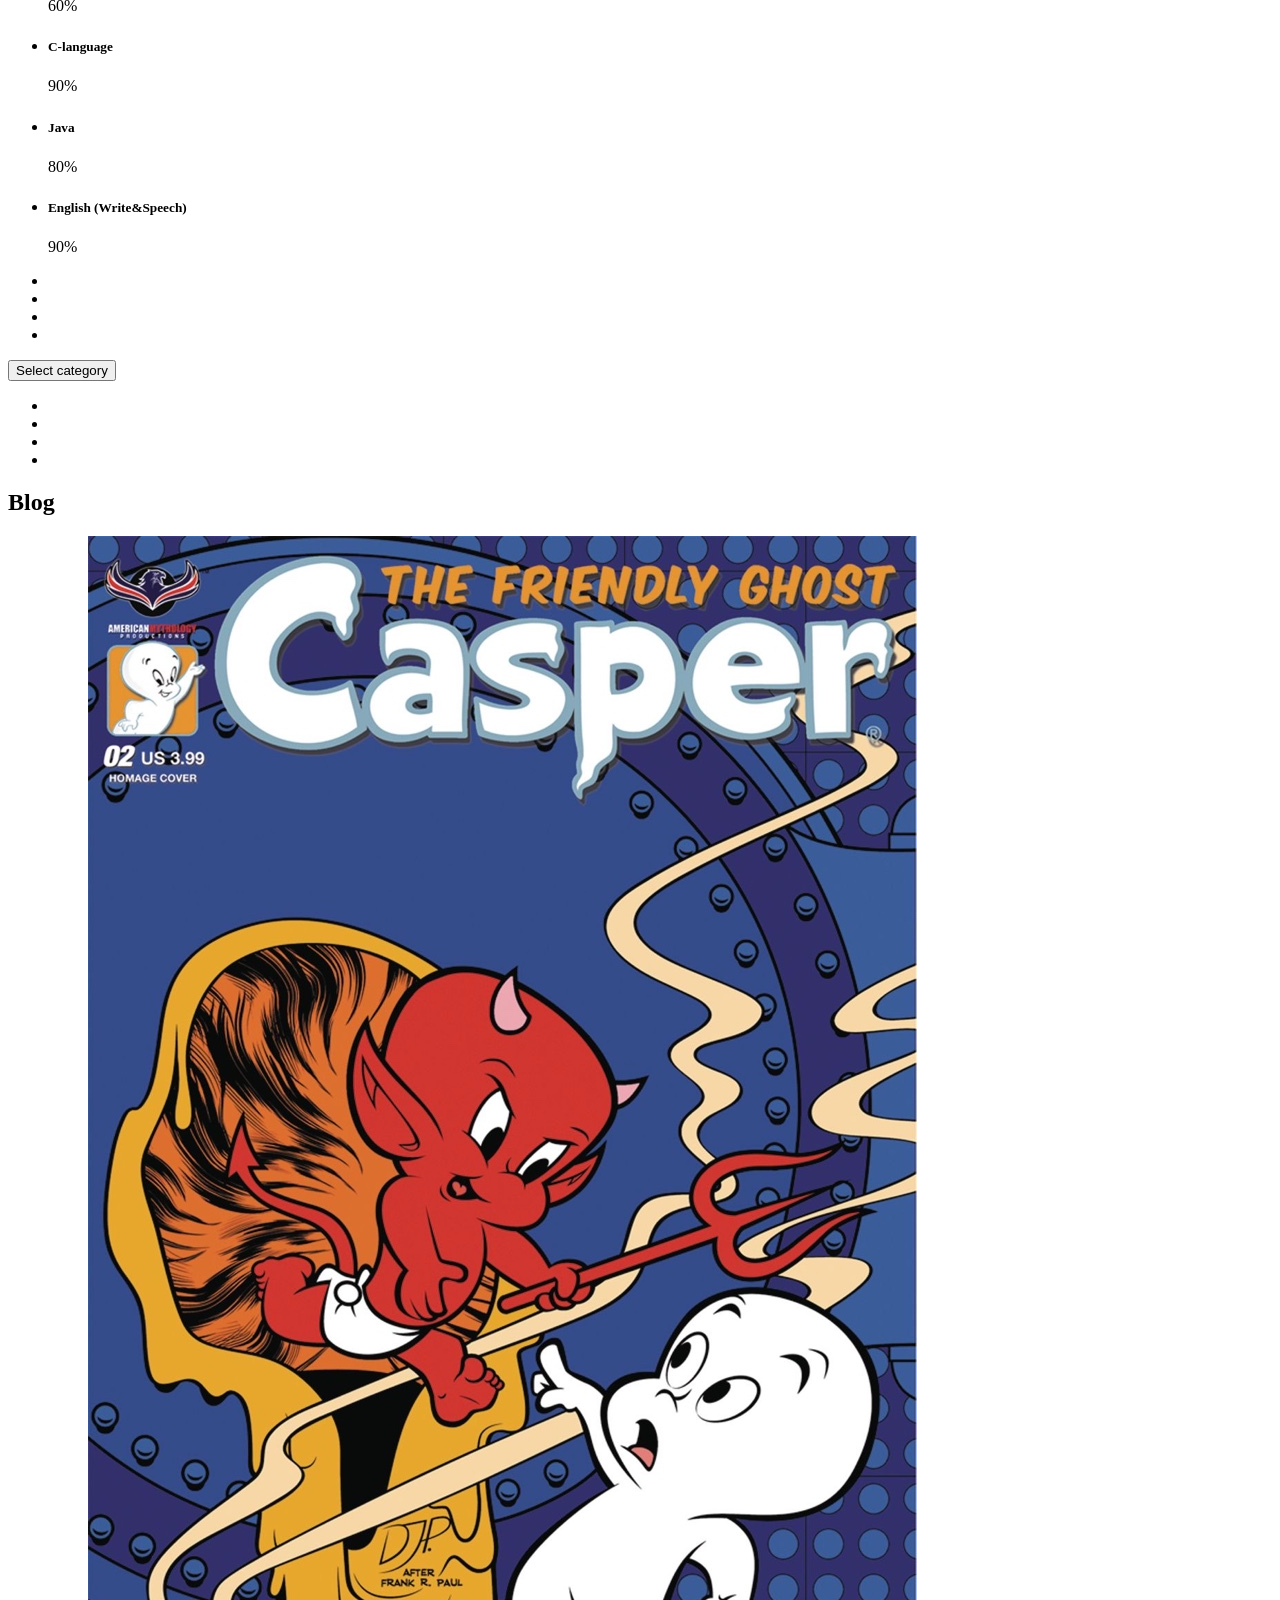
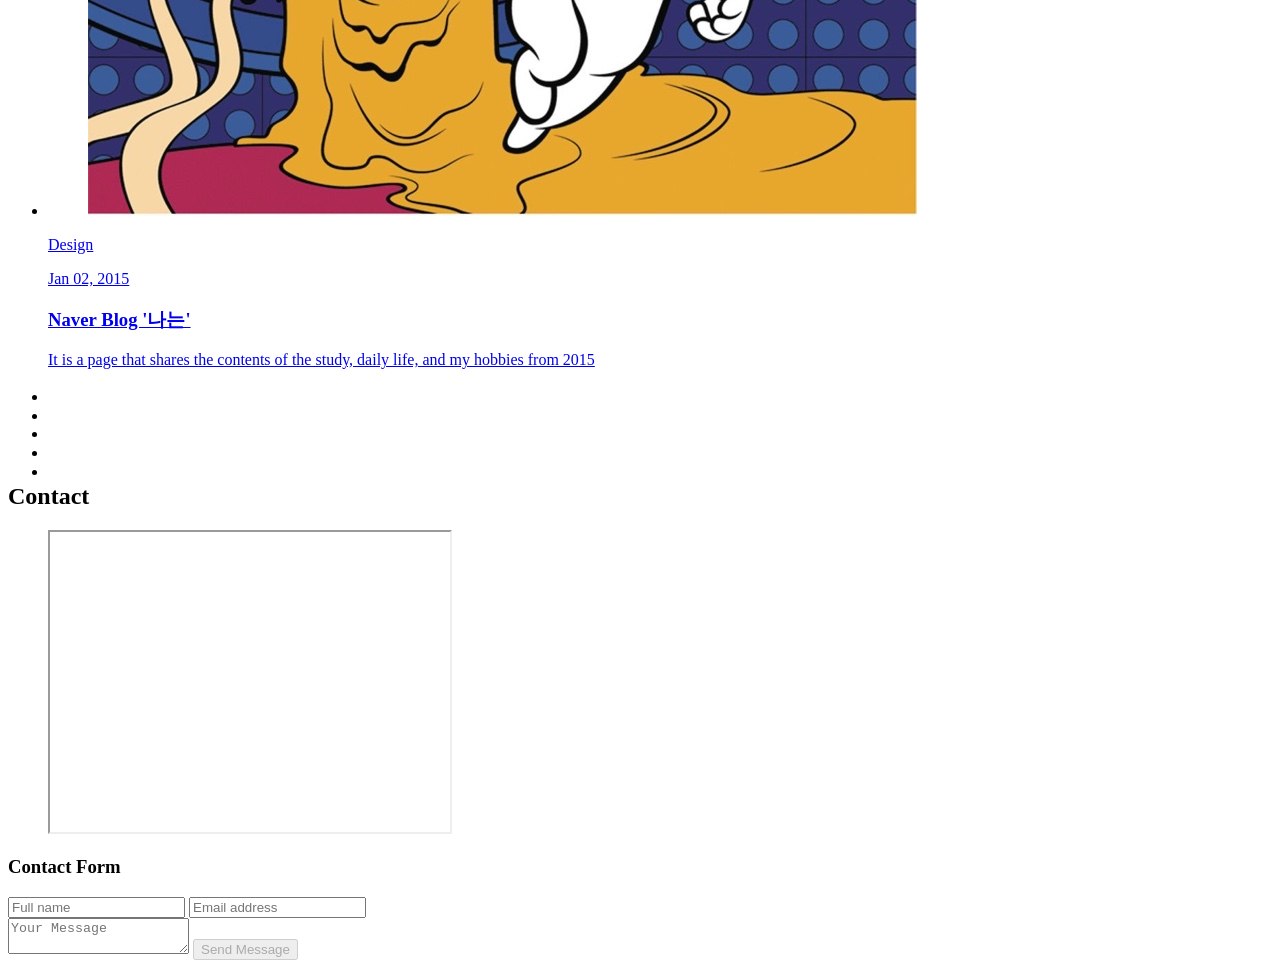
==== commit c3e996ec: "commit" ====
--- a/index.html
+++ b/index.html
@@ -833,7 +833,7 @@
               <a href="https://blog.naver.com/jjy8301004">
       
                 <figure class="blog-banner-box">
-                  <img src="./assets/images/blog-1.jpg" alt="Design conferences in 2022" loading="lazy">
+                  <img src="./assets/images/naverBlog.jpg" alt="Design conferences in 2022" loading="lazy">
                 </figure>
       
                 <div class="blog-content">
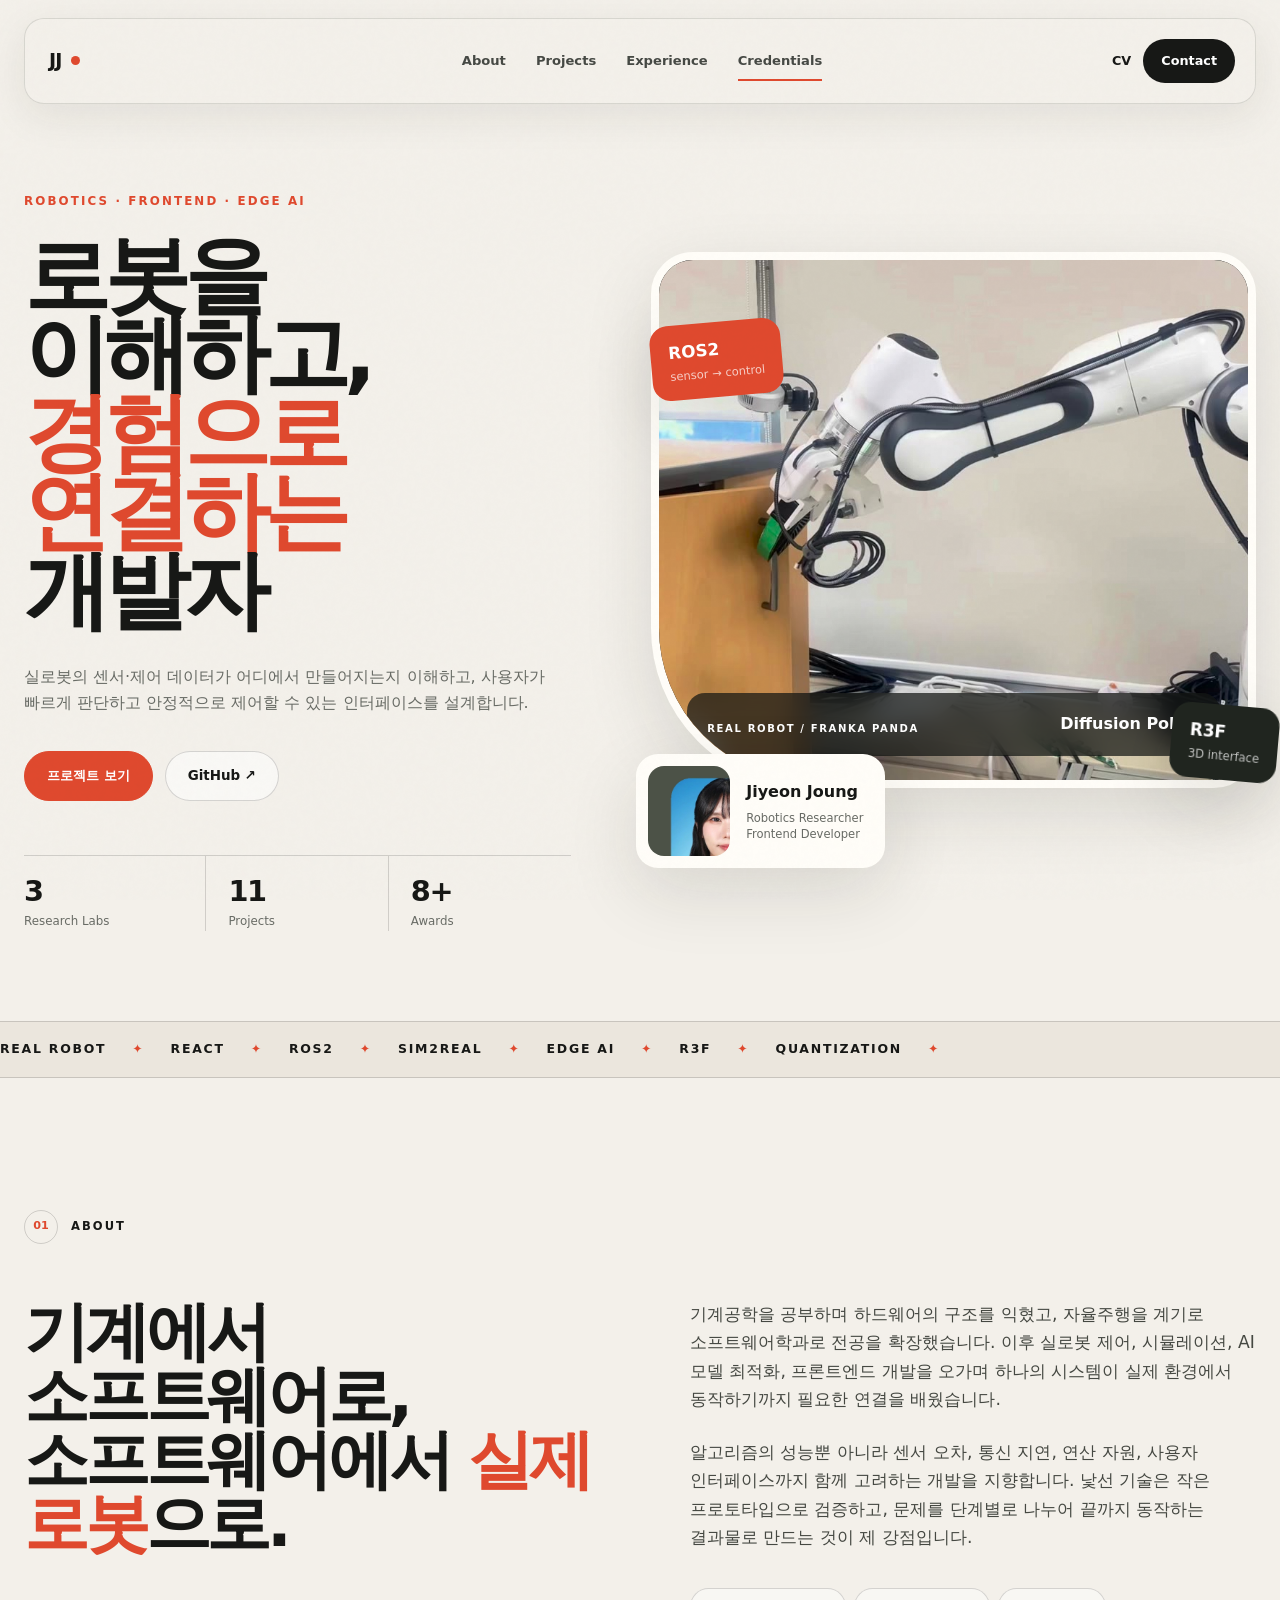
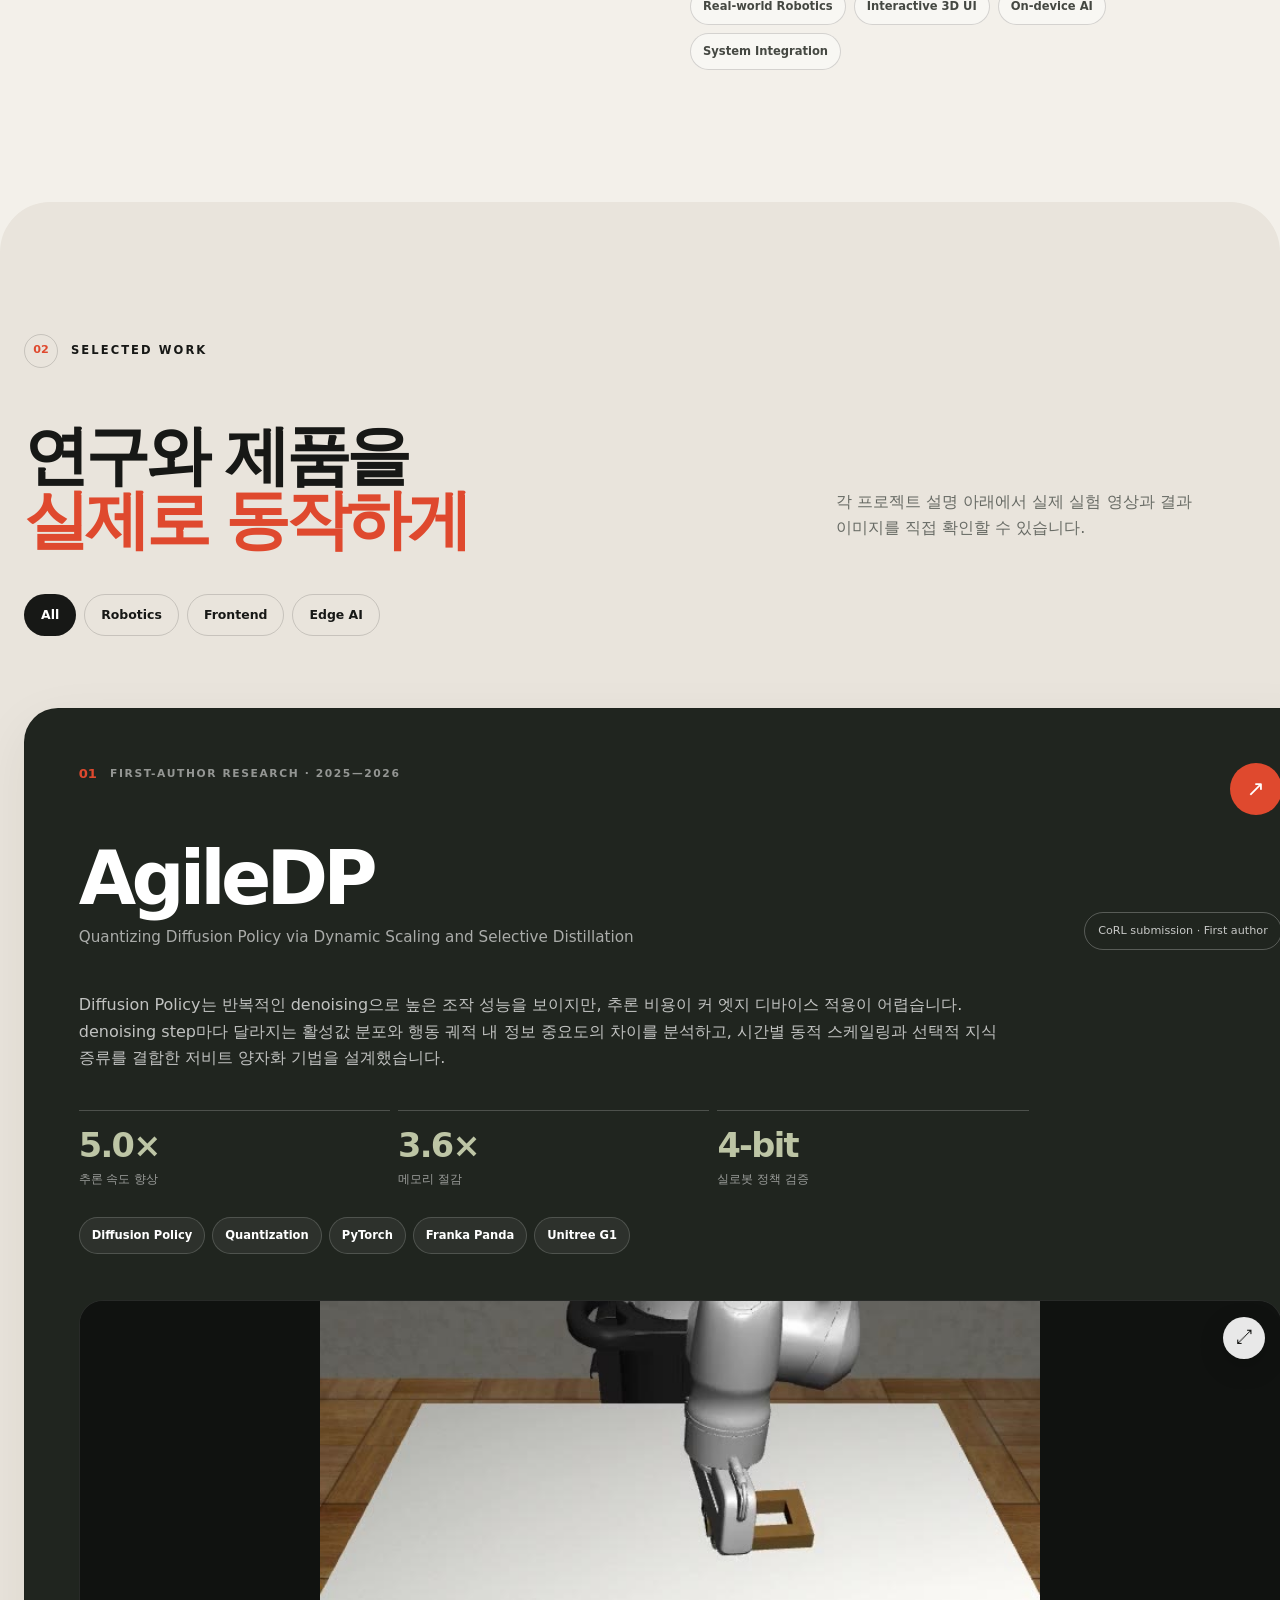
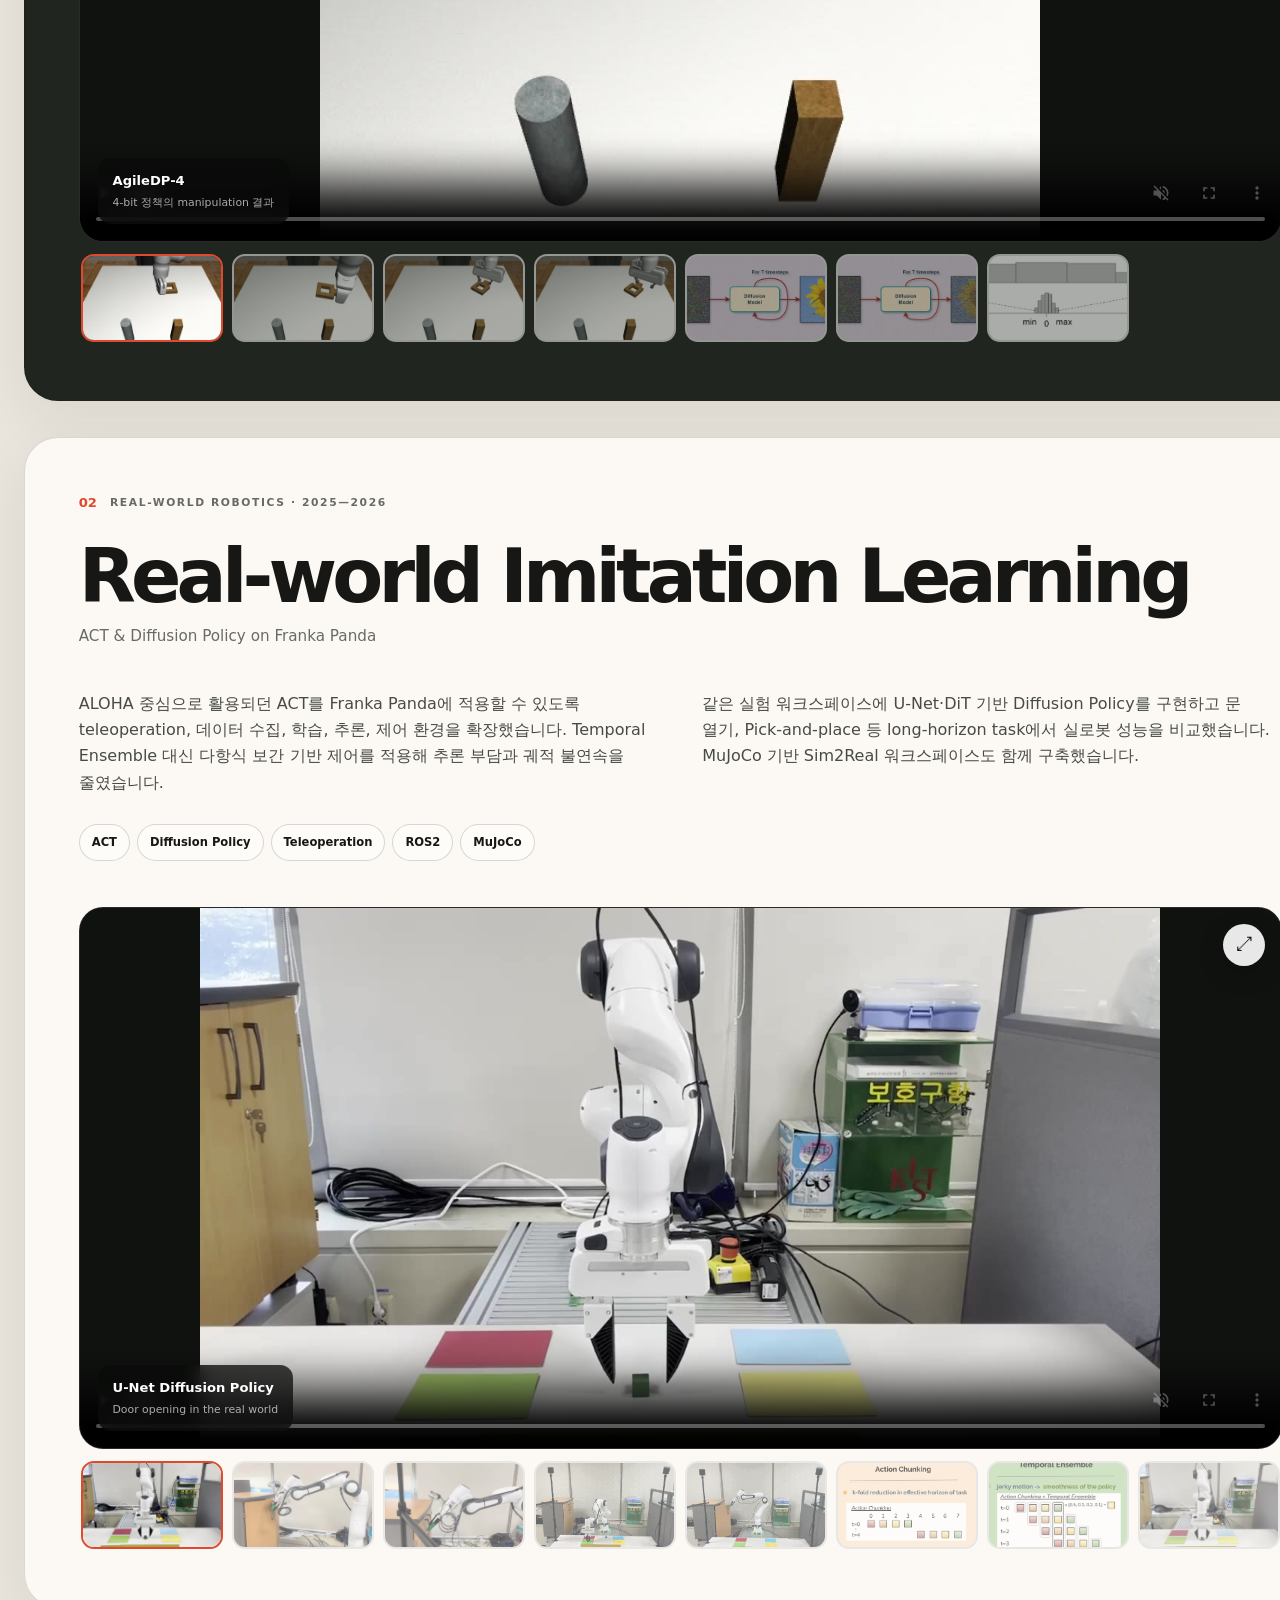
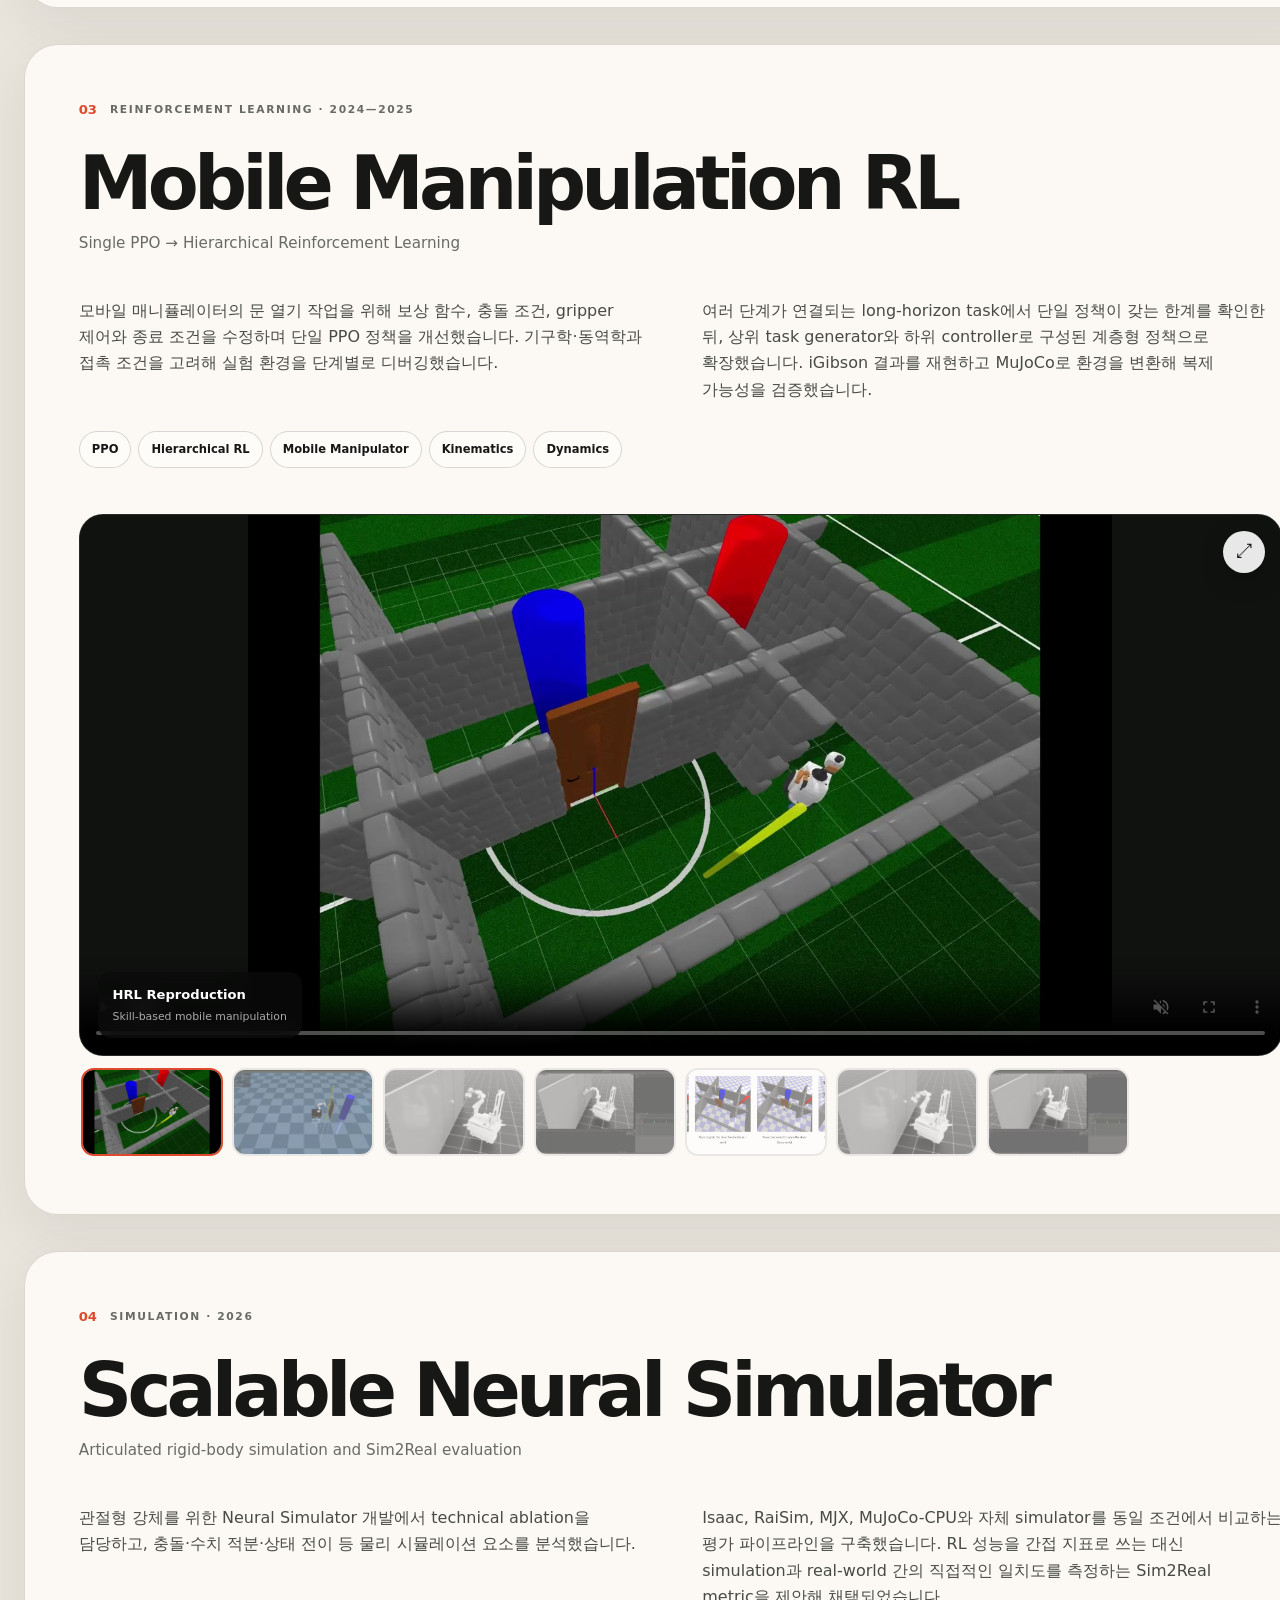
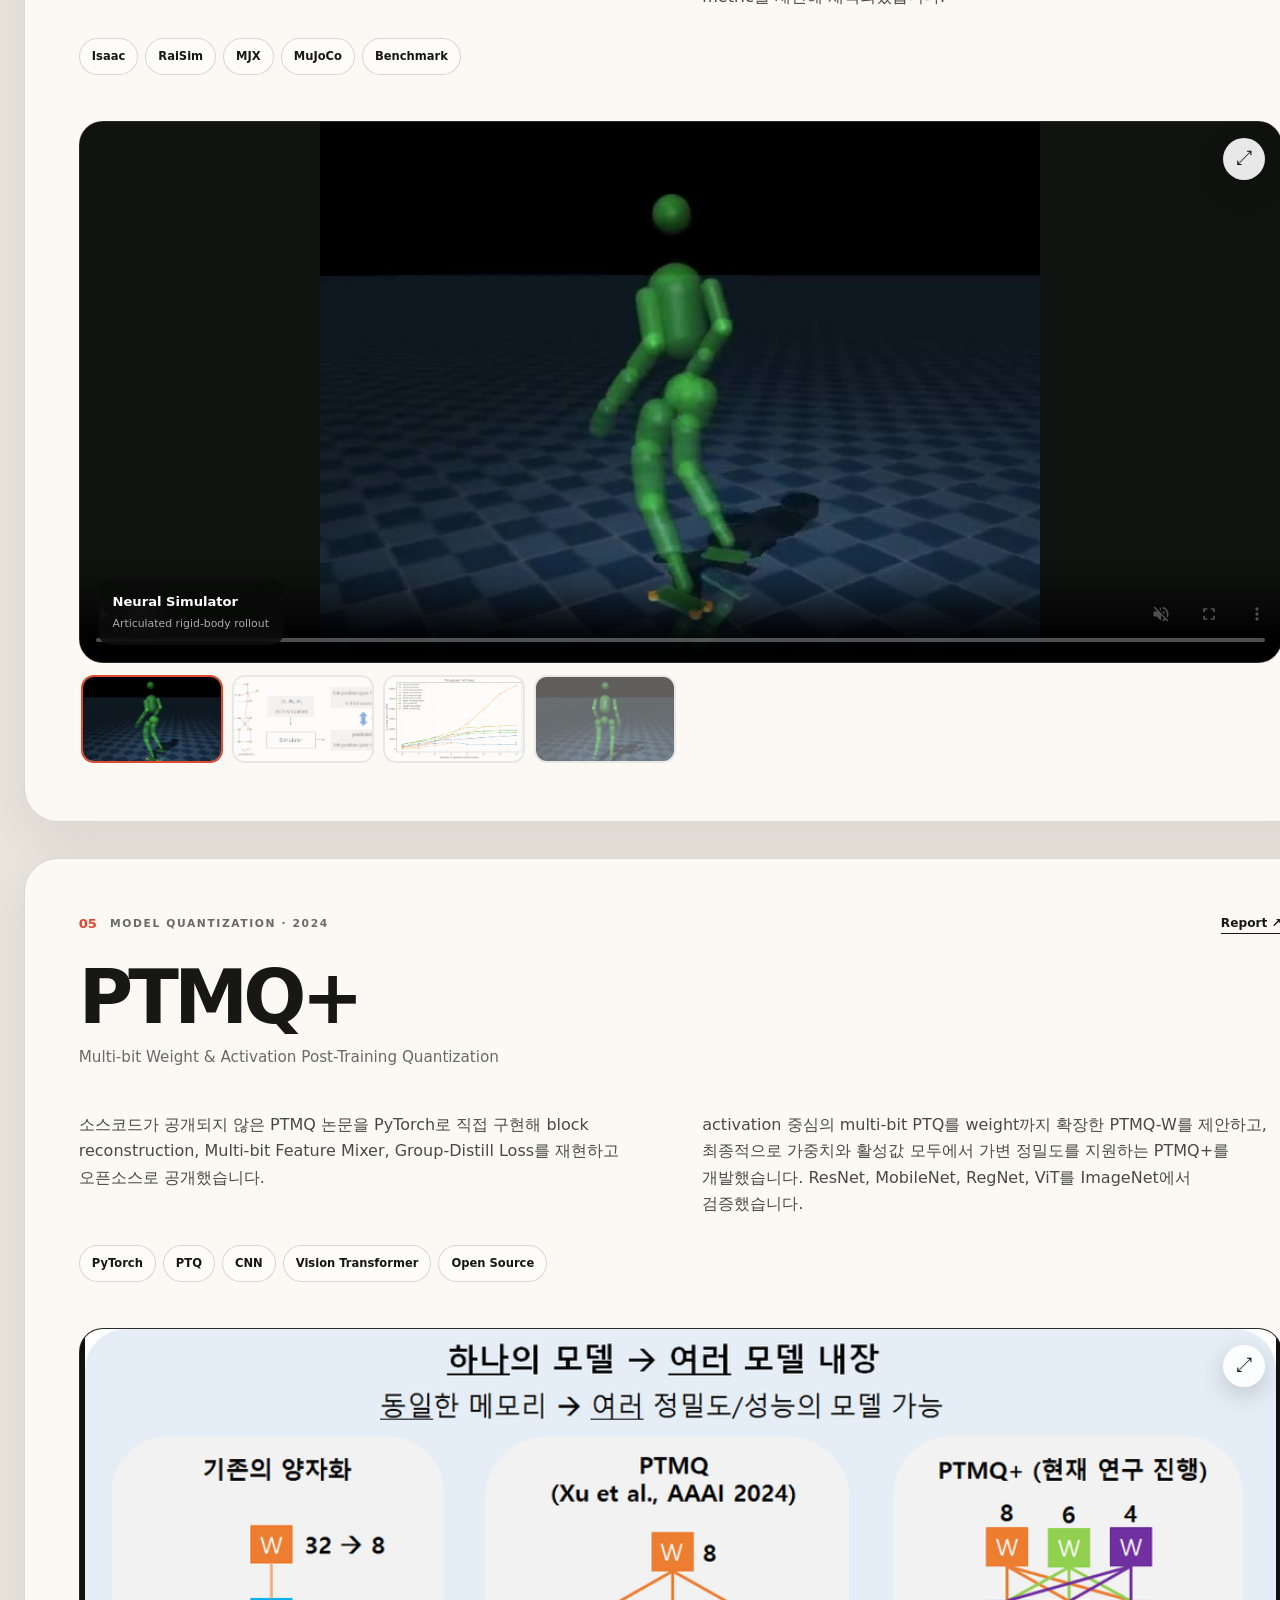
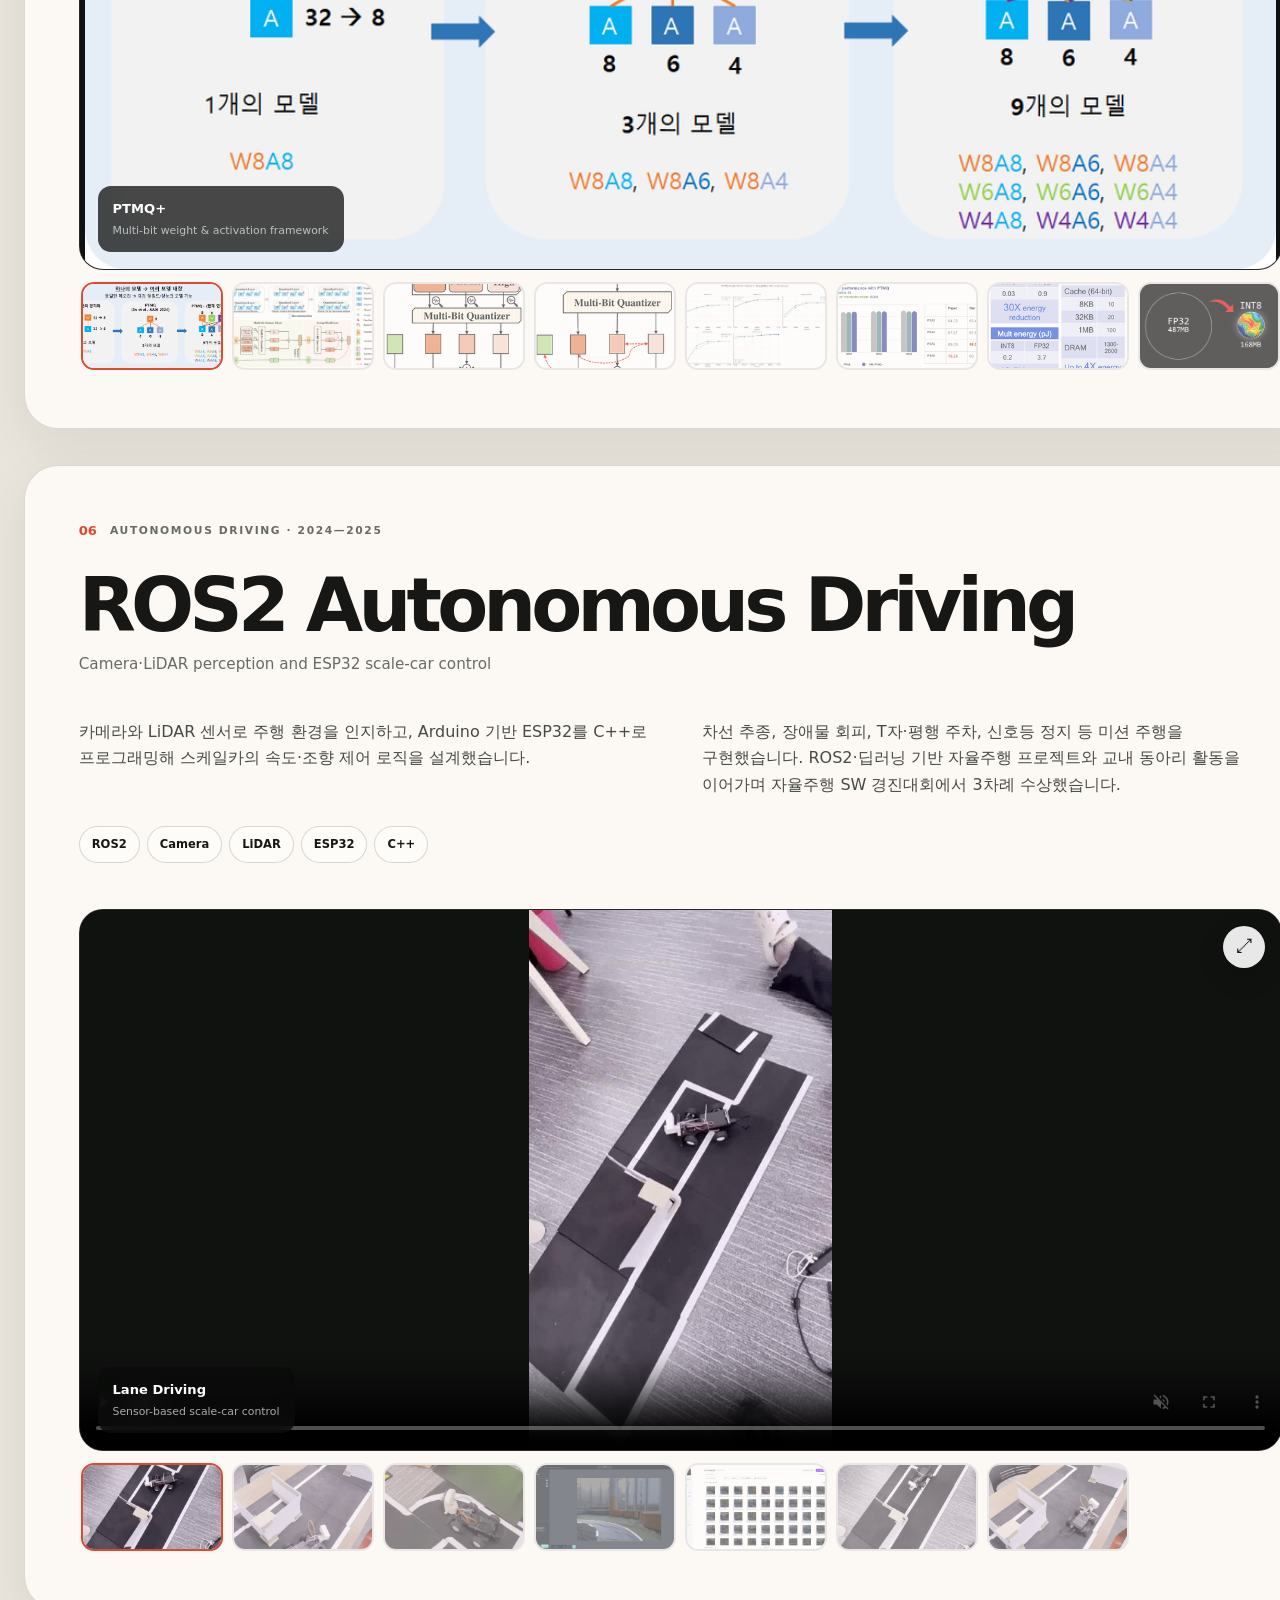
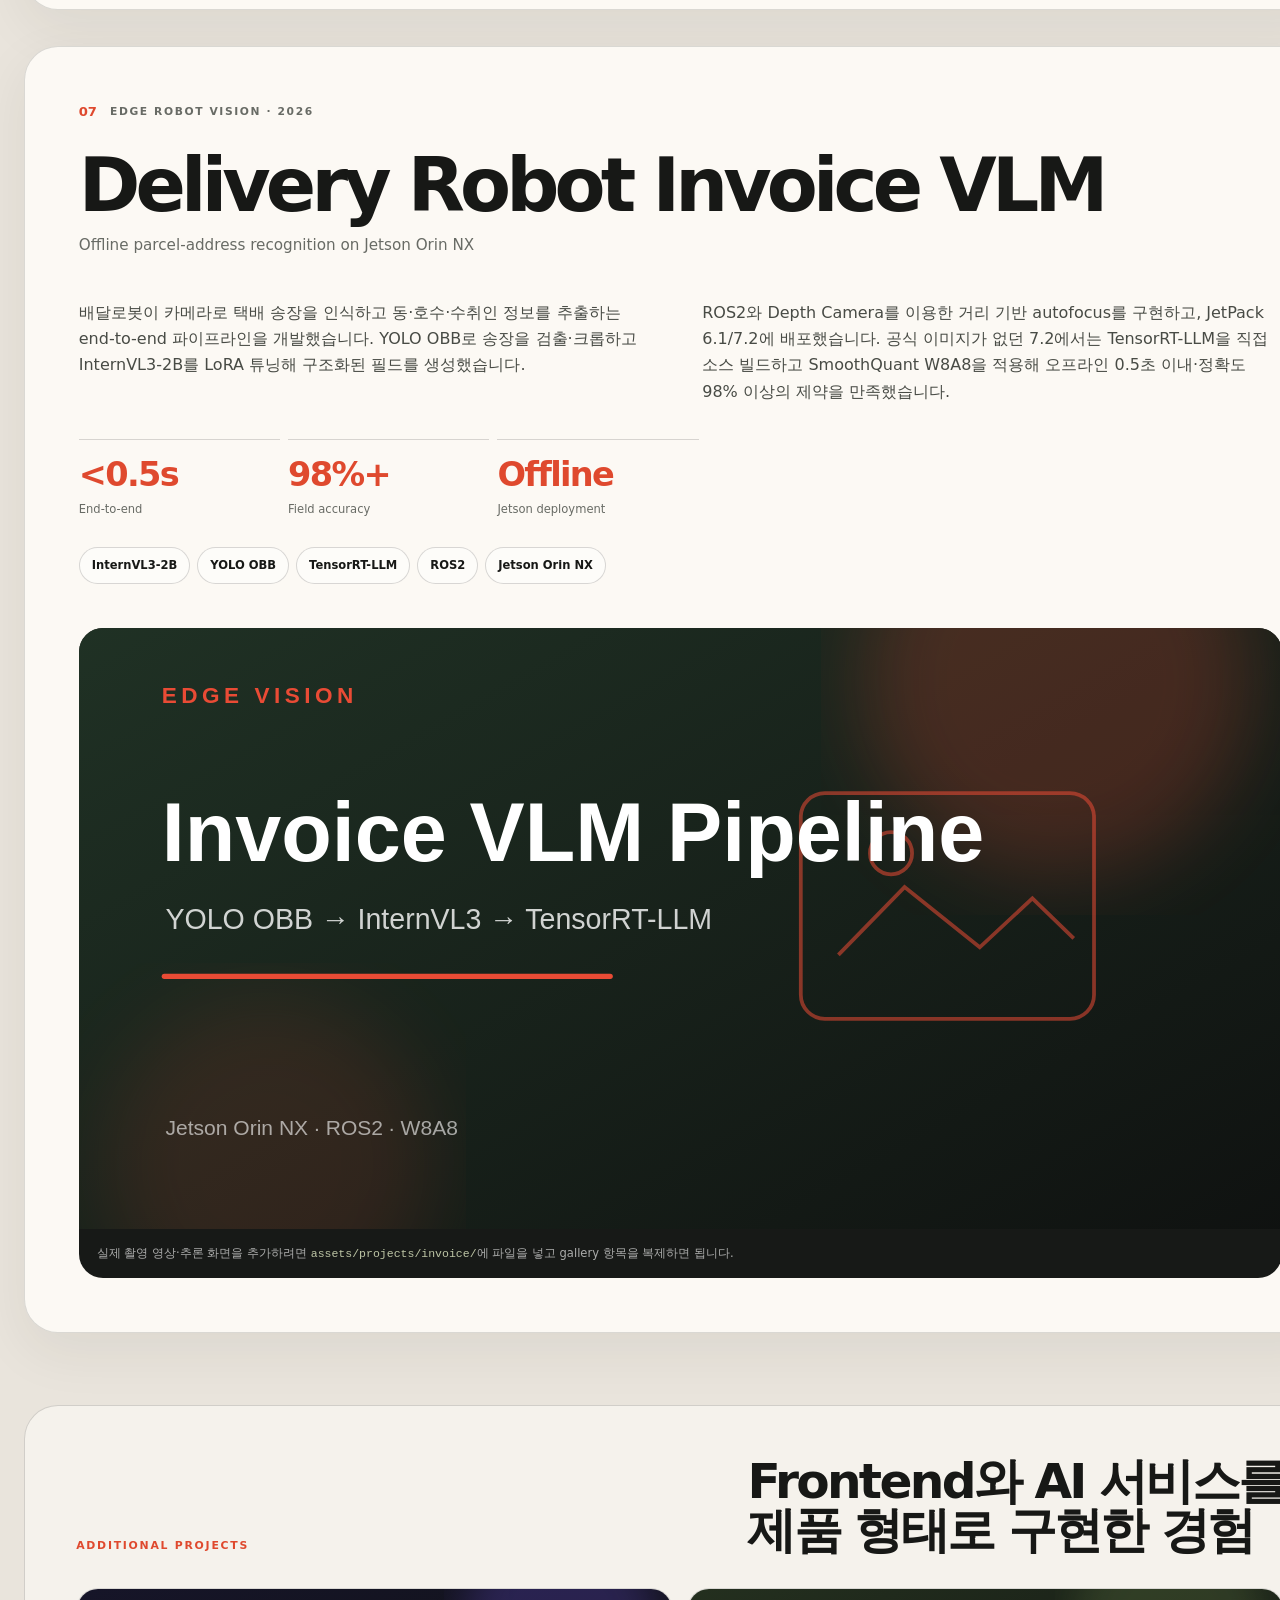
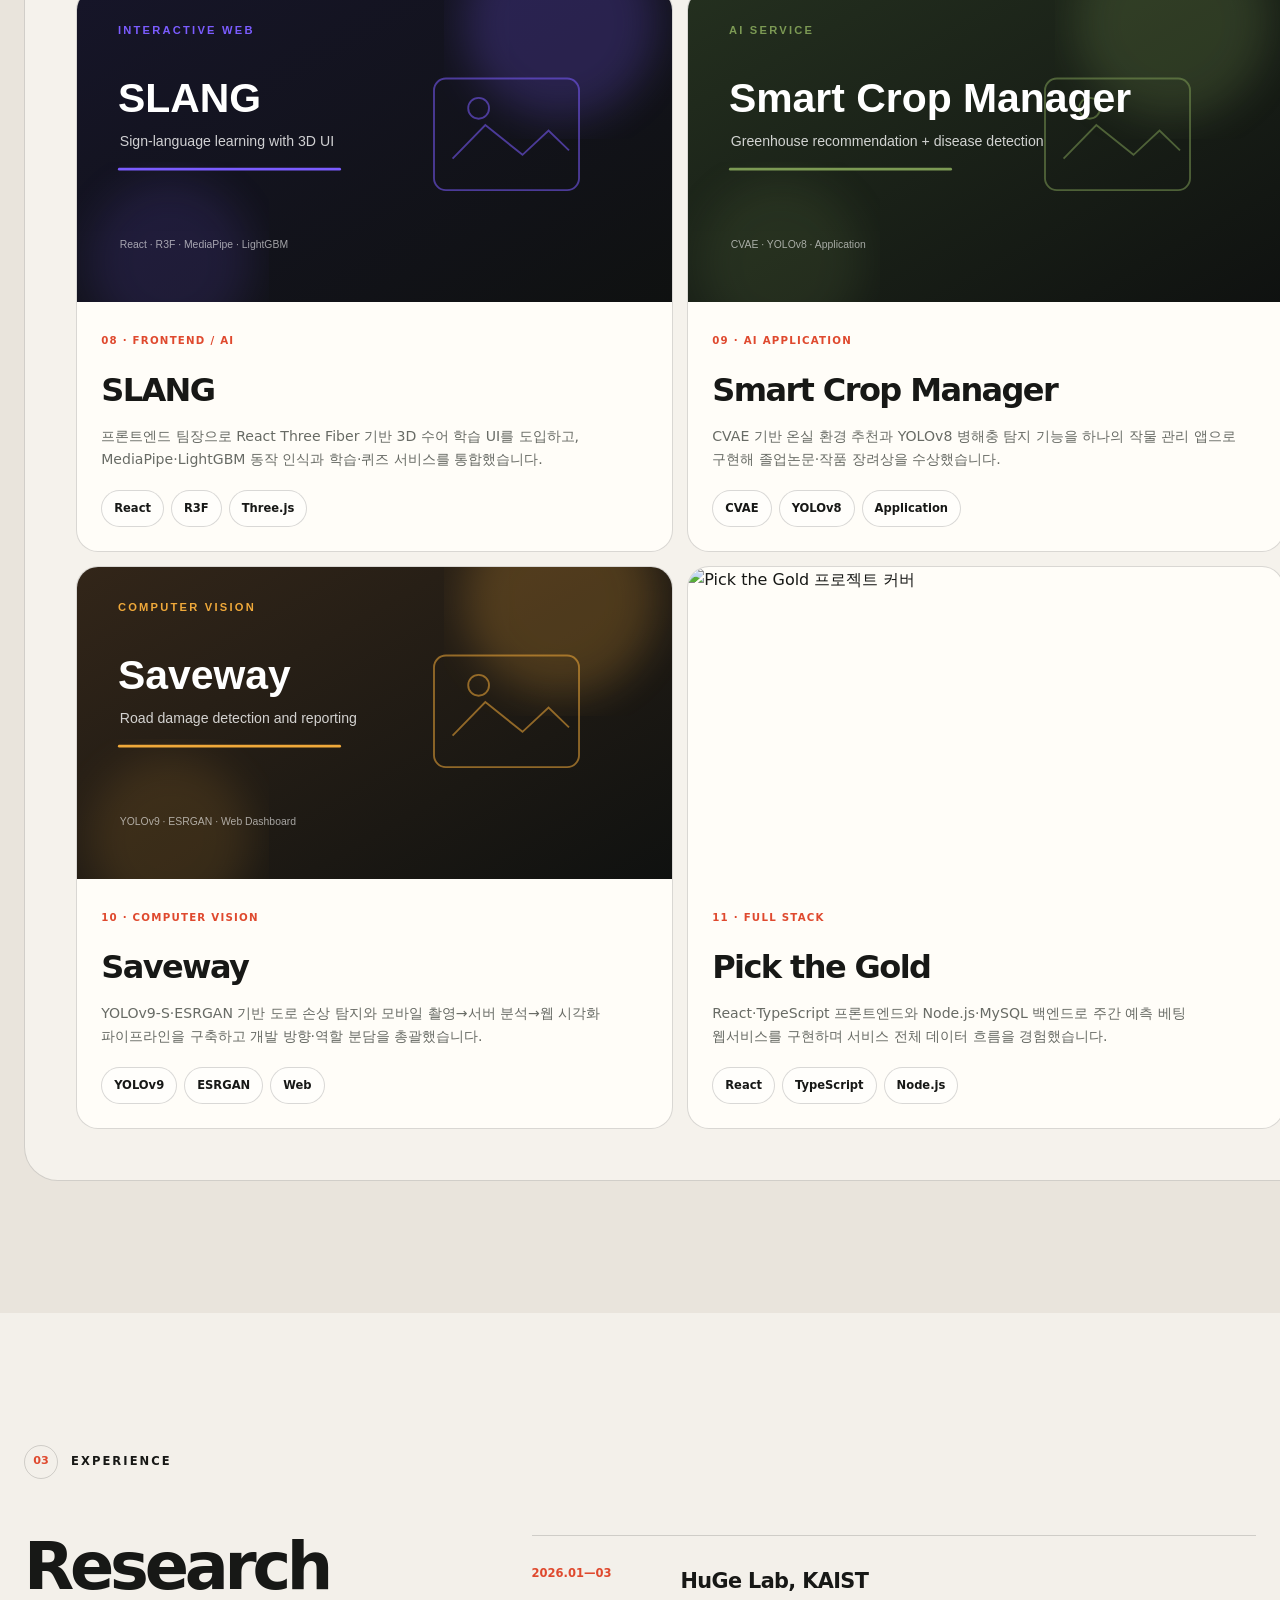
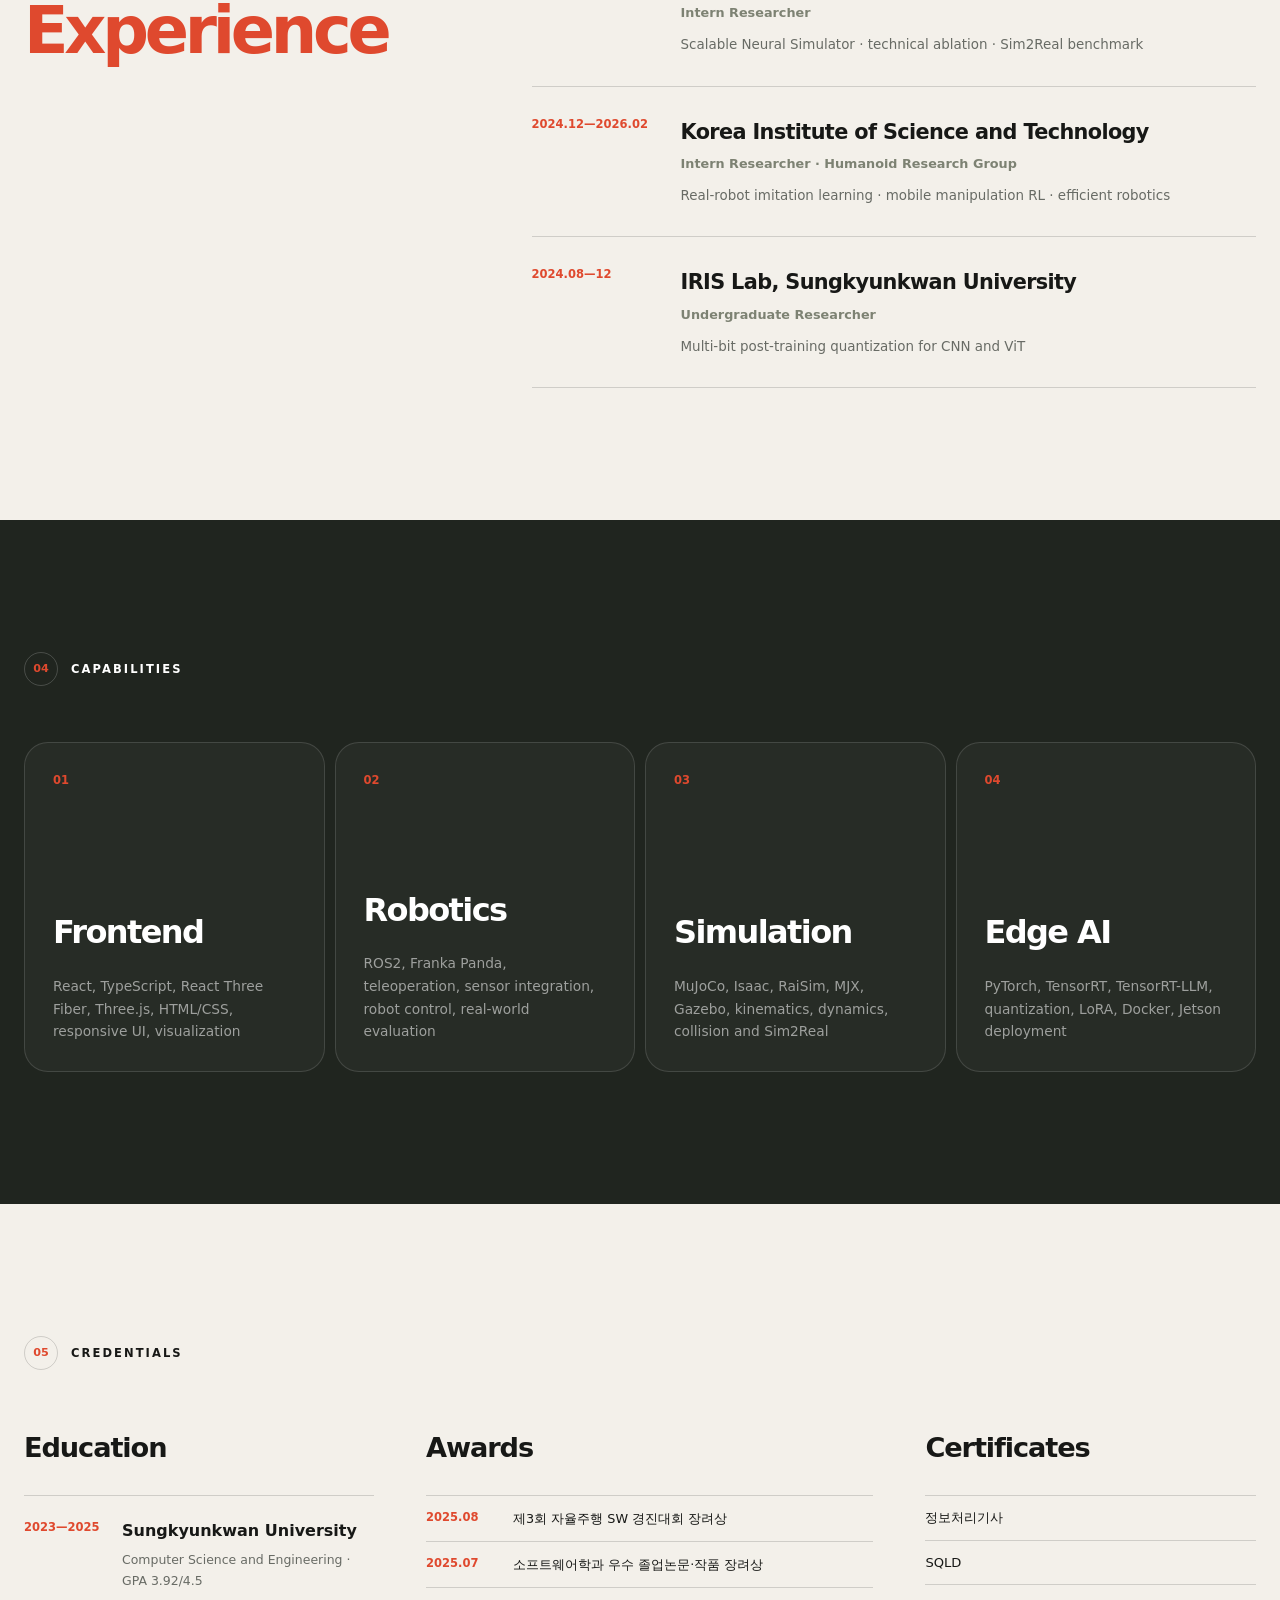
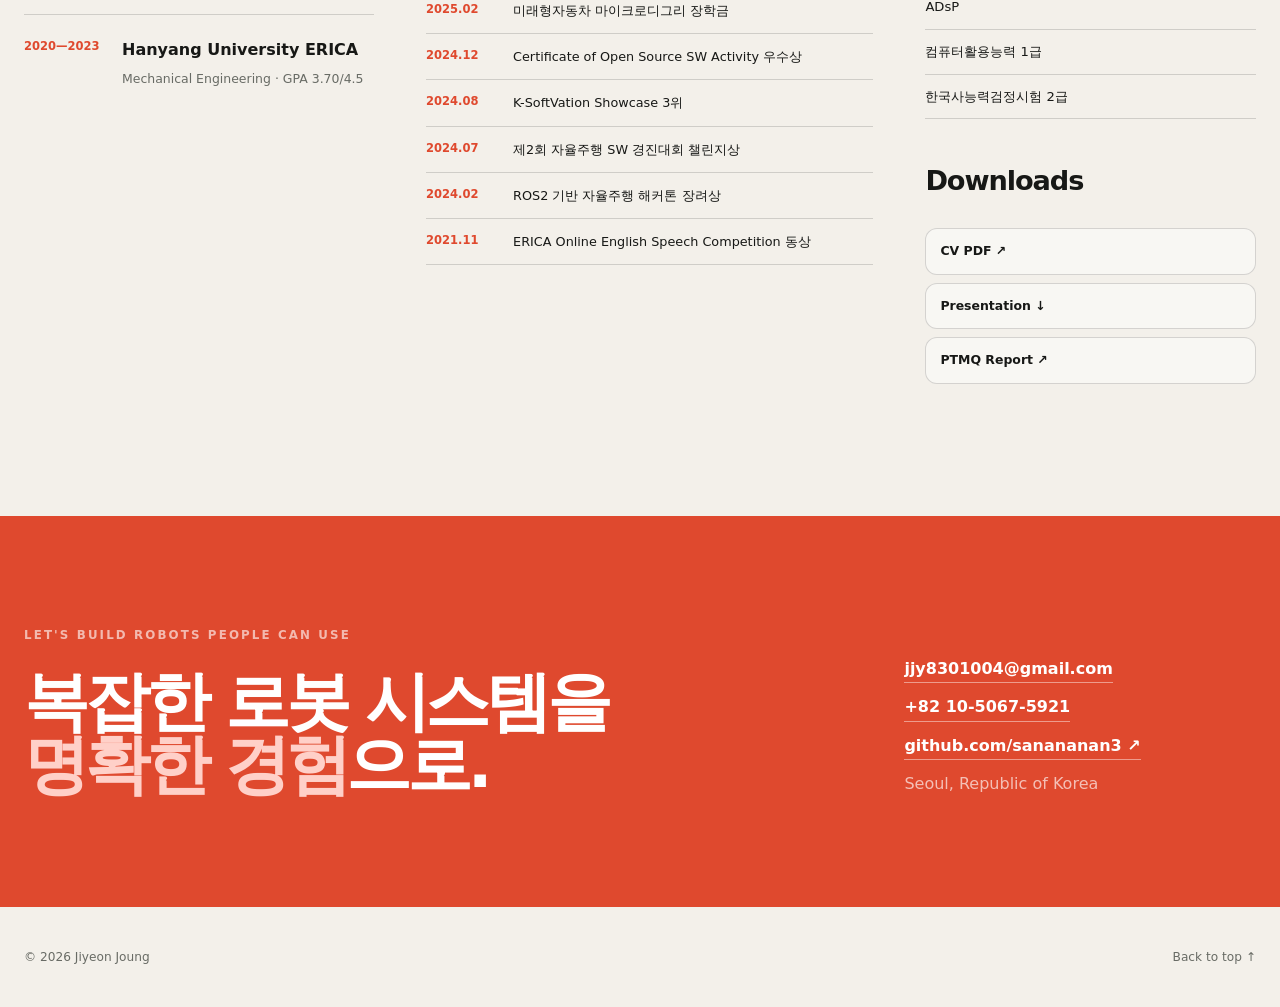
==== commit c5f29732: "Add robotics portfolio" ====
--- a/index.html
+++ b/index.html
@@ -1,1074 +1,392 @@
-<!DOCTYPE html>
-<html lang="en">
-
+<!doctype html>
+<html lang="ko">
 <head>
-  <meta charset="UTF-8">
-  <meta http-equiv="X-UA-Compatible" content="IE=edge">
-  <meta name="viewport" content="width=device-width, initial-scale=1.0">
-  <title>Portfolio Persomal Website</title>
-
-  <!--
-    - favicon
-  -->
-  <link rel="shortcut icon" href="./assets/images/logo.ico" type="image/x-icon">
-
-  <!--
-    - custom css link
-  -->
-  <link rel="stylesheet" href="./assets/css/style.css">
-
-  <!--
-    - google font link
-  -->
-  <link rel="preconnect" href="https://fonts.googleapis.com">
-  <link rel="preconnect" href="https://fonts.gstatic.com" crossorigin>
-  <link href="https://fonts.googleapis.com/css2?family=Poppins:wght@300;400;500;600&display=swap" rel="stylesheet">
+  <meta charset="utf-8" />
+  <meta name="viewport" content="width=device-width, initial-scale=1" />
+  <meta name="description" content="정지연의 로보틱스·프론트엔드 포트폴리오. 실로봇 제어, 시뮬레이션, 엣지 AI, React/R3F 프로젝트를 영상과 함께 소개합니다." />
+  <meta name="theme-color" content="#f3f0ea" />
+  <meta property="og:title" content="Jiyeon Joung | Robotics × Frontend" />
+  <meta property="og:description" content="로봇의 상태와 데이터 흐름을 이해하고, 사람이 판단할 수 있는 인터페이스로 연결합니다." />
+  <meta property="og:type" content="website" />
+  <title>Jiyeon Joung | Robotics × Frontend</title>
+  <link rel="stylesheet" href="styles.css" />
+  <script defer src="script.js"></script>
+  <script type="application/ld+json">
+  {
+    "@context": "https://schema.org",
+    "@type": "Person",
+    "name": "Jiyeon Joung",
+    "alternateName": "정지연",
+    "url": "https://sanananan3.github.io/",
+    "sameAs": ["https://github.com/sanananan3"],
+    "jobTitle": "Robotics Researcher and Frontend Developer",
+    "knowsAbout": ["React", "React Three Fiber", "ROS2", "Real Robot", "Sim2Real", "Imitation Learning", "Reinforcement Learning", "Edge AI", "Model Quantization"]
+  }
+  </script>
 </head>
-
 <body>
-
-  <!--
-    - #MAIN
-  -->
-
-  <main>
-
-    <!--
-      - #SIDEBAR
-    -->
-
-    <aside class="sidebar" data-sidebar>
-
-      <div class="sidebar-info">
-
-        <figure class="avatar-box">
-          <img src="./assets/images/avatar-jiyeonheart.png" alt="Jung Jiyeon" width="80">
-        </figure>
-
-        <div class="info-content">
-          <h1 class="name" title="Jung Jiyeon">Jung Jiyeon</h1>
-
-          <p class="title">Student</p>
-        </div>
-
-        <button class="info_more-btn" data-sidebar-btn>
-          <span>Show Contacts</span>
-
-          <ion-icon name="chevron-down"></ion-icon>
-        </button>
-
-      </div>
-
-      <div class="sidebar-info_more">
-
-        <div class="separator"></div>
-
-        <ul class="contacts-list">
-
-          <li class="contact-item">
-
-            <div class="icon-box">
-              <ion-icon name="mail-outline"></ion-icon>
-            </div>
-
-            <div class="contact-info">
-              <p class="contact-title">Email</p>
-
-              <a href="mailto:jjy8301004@g.skku.edu" class="contact-link">jjy8301004@g.skku.edu</a>
-            </div>
-
-          </li>
-
-          <li class="contact-item">
-
-            <div class="icon-box">
-              <ion-icon name="phone-portrait-outline"></ion-icon>
-            </div>
-
-            <div class="contact-info">
-              <p class="contact-title">Phone</p>
-
-              <a href="tel:+01012345678" class="contact-link">+1 (010) 1234-5678</a>
-            </div>
-
-          </li>
-
-          <li class="contact-item">
-
-            <div class="icon-box">
-              <ion-icon name="calendar-outline"></ion-icon>
-            </div>
-
-            <div class="contact-info">
-              <p class="contact-title">Birthday</p>
-
-              <time datetime="2001-08-30">August 30, 2001</time>
-            </div>
-
-          </li>
-
-          <li class="contact-item">
-
-            <div class="icon-box">
-              <ion-icon name="location-outline"></ion-icon>
-            </div>
-
-            <div class="contact-info">
-              <p class="contact-title">Location</p>
-
-              <address>Yeonsu-gu, Incheon, Korea</address>
-            </div>
-
-          </li>
-
-          <li class="contact-item">
-            <div class="icon-box">
-              <ion-icon name="location-outline"></ion-icon>
-            </div>
-            <div class="contact-info">
-              <p class="contact-title">GitHub link</p>
-              <a href="https://github.com/sanananan3" class="contact-link">https://github.com/sanananan3</a>
-            </div>
-        
-          
-          </li>
-
-        </ul>
-
-        <div class="separator"></div>
-
-        <ul class="social-list">
-
-      
-
-       
-
-          <li class="social-item">
-            <a href="https://www.instagram.com/summmerose_830/" class="social-link">
-              <ion-icon name="logo-instagram"></ion-icon>
-            </a>
-          </li>
-          
-
-        </ul>
-
-      </div>
-
-    </aside>
-
-
-
-
-
-    <!--
-      - #main-content
-    -->
-
-    <div class="main-content">
-
-      <!--
-        - #NAVBAR
-      -->
-
-      <nav class="navbar">
-
-        <ul class="navbar-list">
-
-          <li class="navbar-item">
-            <button class="navbar-link  active" data-nav-link>About</button>
-          </li>
-
-          <li class="navbar-item">
-            <button class="navbar-link" data-nav-link>Resume</button>
-          </li>
-
-          <li class="navbar-item">
-           
-          </li>
-
-          <li class="navbar-item">
-            <button class="navbar-link" data-nav-link>Blog</button>
-          </li>
-
-          <li class="navbar-item">
-            <button class="navbar-link" data-nav-link>Contact</button>
-          </li>
-
-        </ul>
-
-      </nav>
-
-
-
-
-
-      <!--
-        - #ABOUT
-      -->
-
-      <article class="about  active" data-page="about">
-
-        <header>
-          <h2 class="h2 article-title">About me</h2>
-        </header>
-
-        <section class="about-text">
-          <p>
-            I majored in mechanical engineering However, I took 'Understanding Software' and 'Artificial Intelligence and Future Society'
-             as liberal arts subjects, not majors. Through the class, I learned about Python, learned basic knowledge of big data 
-             analysis and artificial intelligence, and produced a simple program over a semester. 
-             I was interested in being able to implement my ideas in 3D. 
-             It was amazing to be able to create and express intangible things in the virtual world, 
-             going beyond designing and building real objects. Also, I developed interest in computers 
-             and acquired level 1 of computer utilization ability. As I prepared for the practical exam,
-              I had fun performing calculations, creating functions, and executing procedures. At the same time, 
-              I had a desire to learn advanced theory and programming skills, and a dream to design programs and build a web server.
-               However, I felt the limit of realizing my interest in software by majoring in mechanical engineering and transferred
-                to Sungkyunkwan University's software department. I want to learn detailed technologies and conduct global in-depth 
-                research in the information age where the real and virtual worlds are fused, as seen in the emergence of metaverse 
-                and virtual human beings.
-
-          </p>
-
-          Before entering Sungkyunkwan University, I completed preparation for basic theories such as C programming, 
-          digital logic design, etc.  After entering the school, I am developing my programming skills by expanding from the core to
-           the deep area of coding through step-by-step learning. Currently, Sungkyunkwan University is developing its
-           skills by referring to and comparing other students' processes, such as accessing various development methods 
-           and referring to source codes.We will develop our international capabilities in preparation for the field of 
-           computer software going global. In the software sector, there are many industries that utilize overseas open source, 
-           so we will have global communication accordingly. I participated in the IET competition in my entire university and won 
-           the bronze medal for making a video of an English conversation about the weapons of an engineering student who will lead 
-           the 4th industrial revolution. While preparing for the competition, I realized the global influence of software. 
-           As the field of software covers a wide range of areas, I will explore my capabilities with open possibilities in various
-            fields, from software development to applied computing, electronics and electricity, and semiconductors. In the era of the 4th Industrial Revolution, which is accompanied by explosive demand for new technologies, I will contribute to society 
-          by being a convergent talent who prepares for open platforms and leads various fields. 
-          </p>
-          
-         I want to participate in an in-depth study on AI security after graduation. Therefore, I am doing my undergraduate life with 
-         the intention of going to graduate school.  However, we will explore the specific areas that are appropriate for you based on
-          the software capabilities we have developed in our undergraduate program, leaving a variety of possibilities open. Based on
-           practical skills cultivated through industry-academia projects and corporate internships, we will develop software capabilities
-            by completing a multi-track curriculum through an integrated education program for academic masters. 
-         Considering the global influence of software, I want to become a global talent by utilizing overseas training or international 
-         exchange programs as it encompasses a wide world beyond Korea. I want to participate in global research and education and develop
-          more convergent thinking. In addition, I realized the importance of a developing attitude by critically accepting various 
-          opinions based on the attitude of collaborating and objective judgment on the situation while being in charge of the general 
-          affairs of the volunteer club. Based on this mindset, I want to be a member of society who contributes to software development.
+  <a class="skip-link" href="#main">본문으로 이동</a>
+
+  <header class="site-header" id="top">
+    <a class="brand" href="#top" aria-label="홈으로 이동"><span>JJ</span><i></i></a>
+    <nav aria-label="주 메뉴">
+      <a href="#about">About</a>
+      <a href="#work">Projects</a>
+      <a href="#experience">Experience</a>
+      <a href="#credentials">Credentials</a>
+    </nav>
+    <div class="header-actions">
+      <a href="assets/documents/JiyeonJoung_CV.pdf" target="_blank" rel="noreferrer">CV</a>
+      <a class="header-contact" href="mailto:jjy8301004@gmail.com">Contact</a>
+    </div>
+  </header>
+
+  <main id="main">
+    <section class="hero shell">
+      <div class="hero-copy reveal">
+        <p class="eyebrow">ROBOTICS · FRONTEND · EDGE AI</p>
+        <h1>로봇을 이해하고,<br><em>경험으로 연결하는</em><br>개발자</h1>
+        <p class="hero-intro">
+          실로봇의 센서·제어 데이터가 어디에서 만들어지는지 이해하고,
+          사용자가 빠르게 판단하고 안정적으로 제어할 수 있는 인터페이스를 설계합니다.
         </p>
+        <div class="hero-links">
+          <a class="button primary" href="#work">프로젝트 보기</a>
+          <a class="button ghost" href="https://github.com/sanananan3" target="_blank" rel="noreferrer">GitHub ↗</a>
+        </div>
+        <dl class="hero-stats">
+          <div><dt>3</dt><dd>Research Labs</dd></div>
+          <div><dt>11</dt><dd>Projects</dd></div>
+          <div><dt>8+</dt><dd>Awards</dd></div>
+        </dl>
+      </div>
+
+      <div class="hero-media reveal">
+        <div class="hero-video-card">
+          <video autoplay muted loop playsinline preload="metadata" poster="assets/projects/imitation/dp-unet-pick-place-poster.jpg">
+            <source src="assets/projects/imitation/dp-unet-pick-place.mp4" type="video/mp4" />
+          </video>
+          <div class="hero-video-meta">
+            <span>REAL ROBOT / FRANKA PANDA</span>
+            <strong>Diffusion Policy</strong>
+          </div>
+        </div>
+        <div class="profile-chip">
+          <img src="assets/profile/profile.webp" alt="정지연 프로필 사진" width="120" height="132" />
+          <div><b>Jiyeon Joung</b><span>Robotics Researcher<br>Frontend Developer</span></div>
+        </div>
+        <div class="floating-note note-one"><b>ROS2</b><span>sensor → control</span></div>
+        <div class="floating-note note-two"><b>R3F</b><span>3D interface</span></div>
+      </div>
+    </section>
+
+    <div class="ticker" aria-hidden="true">
+      <div><span>REAL ROBOT</span><i>✦</i><span>REACT</span><i>✦</i><span>ROS2</span><i>✦</i><span>SIM2REAL</span><i>✦</i><span>EDGE AI</span><i>✦</i><span>R3F</span><i>✦</i><span>QUANTIZATION</span><i>✦</i></div>
+    </div>
+
+    <section id="about" class="about shell section-space">
+      <div class="section-label reveal"><span>01</span><p>ABOUT</p></div>
+      <div class="about-grid">
+        <h2 class="reveal">기계에서 소프트웨어로,<br>소프트웨어에서 <em>실제 로봇</em>으로.</h2>
+        <div class="about-copy reveal">
+          <p>기계공학을 공부하며 하드웨어의 구조를 익혔고, 자율주행을 계기로 소프트웨어학과로 전공을 확장했습니다. 이후 실로봇 제어, 시뮬레이션, AI 모델 최적화, 프론트엔드 개발을 오가며 하나의 시스템이 실제 환경에서 동작하기까지 필요한 연결을 배웠습니다.</p>
+          <p>알고리즘의 성능뿐 아니라 센서 오차, 통신 지연, 연산 자원, 사용자 인터페이스까지 함께 고려하는 개발을 지향합니다. 낯선 기술은 작은 프로토타입으로 검증하고, 문제를 단계별로 나누어 끝까지 동작하는 결과물로 만드는 것이 제 강점입니다.</p>
+          <div class="about-points">
+            <span>Real-world Robotics</span><span>Interactive 3D UI</span><span>On-device AI</span><span>System Integration</span>
+          </div>
+        </div>
+      </div>
+    </section>
+
+    <section id="work" class="work section-space">
+      <div class="shell">
+        <div class="section-label reveal"><span>02</span><p>SELECTED WORK</p></div>
+        <div class="work-heading reveal">
+          <h2>연구와 제품을<br><em>실제로 동작하게</em></h2>
+          <p>각 프로젝트 설명 아래에서 실제 실험 영상과 결과 이미지를 직접 확인할 수 있습니다.</p>
+        </div>
+        <div class="filters reveal" aria-label="프로젝트 필터">
+          <button class="active" data-filter="all">All</button>
+          <button data-filter="robotics">Robotics</button>
+          <button data-filter="frontend">Frontend</button>
+          <button data-filter="edge">Edge AI</button>
+        </div>
+      </div>
+
+      <div class="project-stack shell">
+        <!-- AgileDP -->
+        <article class="project project-featured reveal" data-category="robotics edge">
+          <div class="project-header">
+            <div><span class="project-no">01</span><p class="project-type">FIRST-AUTHOR RESEARCH · 2025—2026</p></div>
+            <a class="project-arrow" href="projects/agiledp.html" aria-label="AgileDP 상세 페이지">↗</a>
+          </div>
+          <div class="project-title-row">
+            <div><h3>AgileDP</h3><p class="project-subtitle">Quantizing Diffusion Policy via Dynamic Scaling and Selective Distillation</p></div>
+            <span class="project-status">CoRL submission · First author</span>
+          </div>
+          <div class="project-story">
+            <p>Diffusion Policy는 반복적인 denoising으로 높은 조작 성능을 보이지만, 추론 비용이 커 엣지 디바이스 적용이 어렵습니다. denoising step마다 달라지는 활성값 분포와 행동 궤적 내 정보 중요도의 차이를 분석하고, 시간별 동적 스케일링과 선택적 지식 증류를 결합한 저비트 양자화 기법을 설계했습니다.</p>
+            <dl class="metric-row"><div><dt>5.0×</dt><dd>추론 속도 향상</dd></div><div><dt>3.6×</dt><dd>메모리 절감</dd></div><div><dt>4-bit</dt><dd>실로봇 정책 검증</dd></div></dl>
+          </div>
+          <ul class="tags"><li>Diffusion Policy</li><li>Quantization</li><li>PyTorch</li><li>Franka Panda</li><li>Unitree G1</li></ul>
+          <div class="project-gallery" data-gallery>
+            <div class="gallery-stage">
+              <video controls muted playsinline preload="metadata" poster="assets/projects/agiledp/agiledp-poster.jpg"><source src="assets/projects/agiledp/agiledp.mp4" type="video/mp4"></video>
+              <div class="stage-caption"><b>AgileDP-4</b><span>4-bit 정책의 manipulation 결과</span></div>
+              <button class="expand-media" type="button" aria-label="미디어 크게 보기">⤢</button>
+            </div>
+            <div class="gallery-thumbs" aria-label="AgileDP 미디어 선택">
+              <button class="media-thumb active" data-kind="video" data-src="assets/projects/agiledp/agiledp.mp4" data-poster="assets/projects/agiledp/agiledp-poster.jpg" data-title="AgileDP-4" data-caption="4-bit 정책의 manipulation 결과"><img src="assets/projects/agiledp/agiledp-poster.jpg" alt="AgileDP 결과 영상 썸네일"></button>
+              <button class="media-thumb" data-kind="video" data-src="assets/projects/agiledp/full-precision.mp4" data-poster="assets/projects/agiledp/full-precision-poster.jpg" data-title="Full Precision" data-caption="원본 정밀도 정책"><img src="assets/projects/agiledp/full-precision-poster.jpg" alt="Full precision 결과"></button>
+              <button class="media-thumb" data-kind="video" data-src="assets/projects/agiledp/quantized-baseline.mp4" data-poster="assets/projects/agiledp/quantized-baseline-poster.jpg" data-title="Quantized Baseline" data-caption="저비트 baseline 결과"><img src="assets/projects/agiledp/quantized-baseline-poster.jpg" alt="양자화 baseline 결과"></button>
+              <button class="media-thumb" data-kind="video" data-src="assets/projects/agiledp/tada.mp4" data-poster="assets/projects/agiledp/tada-poster.jpg" data-title="Dynamic Scaling" data-caption="TADA 적용 결과"><img src="assets/projects/agiledp/tada-poster.jpg" alt="Dynamic scaling 결과"></button>
+              <button class="media-thumb" data-kind="video" data-src="assets/projects/agiledp/denoising-activation.mp4" data-poster="assets/projects/agiledp/denoising-activation-poster.jpg" data-title="Denoising Analysis" data-caption="denoising step별 활성값 변화"><img src="assets/projects/agiledp/denoising-activation-poster.jpg" alt="Denoising 분석 영상"></button>
+              <button class="media-thumb" data-kind="image" data-src="assets/projects/agiledp/denoising-shift.jpg" data-title="Activation Shift" data-caption="step별 분포 변화 분석"><img src="assets/projects/agiledp/denoising-shift.jpg" alt="활성값 분포 변화"></button>
+              <button class="media-thumb" data-kind="image" data-src="assets/projects/agiledp/range-shift.png" data-title="Range by Timestep" data-caption="timestep에 따른 activation range"><img src="assets/projects/agiledp/range-shift.png" alt="timestep별 range"></button>
+            </div>
+          </div>
+        </article>
+
+        <!-- Imitation Learning -->
+        <article class="project reveal" data-category="robotics">
+          <div class="project-header"><div><span class="project-no">02</span><p class="project-type">REAL-WORLD ROBOTICS · 2025—2026</p></div></div>
+          <div class="project-title-row"><div><h3>Real-world Imitation Learning</h3><p class="project-subtitle">ACT & Diffusion Policy on Franka Panda</p></div></div>
+          <div class="project-story two-col">
+            <p>ALOHA 중심으로 활용되던 ACT를 Franka Panda에 적용할 수 있도록 teleoperation, 데이터 수집, 학습, 추론, 제어 환경을 확장했습니다. Temporal Ensemble 대신 다항식 보간 기반 제어를 적용해 추론 부담과 궤적 불연속을 줄였습니다.</p>
+            <p>같은 실험 워크스페이스에 U-Net·DiT 기반 Diffusion Policy를 구현하고 문 열기, Pick-and-place 등 long-horizon task에서 실로봇 성능을 비교했습니다. MuJoCo 기반 Sim2Real 워크스페이스도 함께 구축했습니다.</p>
+          </div>
+          <ul class="tags"><li>ACT</li><li>Diffusion Policy</li><li>Teleoperation</li><li>ROS2</li><li>MuJoCo</li></ul>
+          <div class="project-gallery" data-gallery>
+            <div class="gallery-stage">
+              <video controls muted playsinline preload="metadata" poster="assets/projects/imitation/dp-unet-door-poster.jpg"><source src="assets/projects/imitation/dp-unet-door.mp4" type="video/mp4"></video>
+              <div class="stage-caption"><b>U-Net Diffusion Policy</b><span>Door opening in the real world</span></div>
+              <button class="expand-media" type="button" aria-label="미디어 크게 보기">⤢</button>
+            </div>
+            <div class="gallery-thumbs">
+              <button class="media-thumb active" data-kind="video" data-src="assets/projects/imitation/dp-unet-door.mp4" data-poster="assets/projects/imitation/dp-unet-door-poster.jpg" data-title="U-Net Diffusion Policy" data-caption="Door opening in the real world"><img src="assets/projects/imitation/dp-unet-door-poster.jpg" alt="U-Net door opening"></button>
+              <button class="media-thumb" data-kind="video" data-src="assets/projects/imitation/dp-unet-pick-place.mp4" data-poster="assets/projects/imitation/dp-unet-pick-place-poster.jpg" data-title="U-Net Pick-and-place" data-caption="Franka Panda manipulation"><img src="assets/projects/imitation/dp-unet-pick-place-poster.jpg" alt="U-Net pick and place"></button>
+              <button class="media-thumb" data-kind="video" data-src="assets/projects/imitation/dp-dit-door.mp4" data-poster="assets/projects/imitation/dp-dit-door-poster.jpg" data-title="DiT Diffusion Policy" data-caption="Door opening with transformer policy"><img src="assets/projects/imitation/dp-dit-door-poster.jpg" alt="DiT door opening"></button>
+              <button class="media-thumb" data-kind="video" data-src="assets/projects/imitation/act-teleoperation.mp4" data-poster="assets/projects/imitation/act-teleoperation-poster.jpg" data-title="ACT Teleoperation" data-caption="Real-robot demonstration collection"><img src="assets/projects/imitation/act-teleoperation-poster.jpg" alt="ACT teleoperation"></button>
+              <button class="media-thumb" data-kind="video" data-src="assets/projects/imitation/act-inference.mp4" data-poster="assets/projects/imitation/act-inference-poster.jpg" data-title="ACT Inference" data-caption="Polynomial-interpolation control"><img src="assets/projects/imitation/act-inference-poster.jpg" alt="ACT inference"></button>
+              <button class="media-thumb" data-kind="image" data-src="assets/projects/imitation/action-chunking.png" data-title="Action Chunking" data-caption="ACT action sequence structure"><img src="assets/projects/imitation/action-chunking.png" alt="Action chunking diagram"></button>
+              <button class="media-thumb" data-kind="image" data-src="assets/projects/imitation/temporal-ensemble.png" data-title="Temporal Ensemble" data-caption="Original ACT aggregation scheme"><img src="assets/projects/imitation/temporal-ensemble.png" alt="Temporal ensemble diagram"></button>
+              <button class="media-thumb" data-kind="image" data-src="assets/projects/imitation/dp-pick-place.jpg" data-title="Real-robot Workspace" data-caption="Pick-and-place setup"><img src="assets/projects/imitation/dp-pick-place.jpg" alt="Franka pick and place setup"></button>
+            </div>
+          </div>
+        </article>
+
+        <!-- Mobile RL -->
+        <article class="project reveal" data-category="robotics">
+          <div class="project-header"><div><span class="project-no">03</span><p class="project-type">REINFORCEMENT LEARNING · 2024—2025</p></div></div>
+          <div class="project-title-row"><div><h3>Mobile Manipulation RL</h3><p class="project-subtitle">Single PPO → Hierarchical Reinforcement Learning</p></div></div>
+          <div class="project-story two-col">
+            <p>모바일 매니퓰레이터의 문 열기 작업을 위해 보상 함수, 충돌 조건, gripper 제어와 종료 조건을 수정하며 단일 PPO 정책을 개선했습니다. 기구학·동역학과 접촉 조건을 고려해 실험 환경을 단계별로 디버깅했습니다.</p>
+            <p>여러 단계가 연결되는 long-horizon task에서 단일 정책이 갖는 한계를 확인한 뒤, 상위 task generator와 하위 controller로 구성된 계층형 정책으로 확장했습니다. iGibson 결과를 재현하고 MuJoCo로 환경을 변환해 복제 가능성을 검증했습니다.</p>
+          </div>
+          <ul class="tags"><li>PPO</li><li>Hierarchical RL</li><li>Mobile Manipulator</li><li>Kinematics</li><li>Dynamics</li></ul>
+          <div class="project-gallery" data-gallery>
+            <div class="gallery-stage">
+              <video controls muted playsinline preload="metadata" poster="assets/projects/mobile-rl/hrl-reproduction-poster.jpg"><source src="assets/projects/mobile-rl/hrl-reproduction.mp4" type="video/mp4"></video>
+              <div class="stage-caption"><b>HRL Reproduction</b><span>Skill-based mobile manipulation</span></div>
+              <button class="expand-media" type="button" aria-label="미디어 크게 보기">⤢</button>
+            </div>
+            <div class="gallery-thumbs">
+              <button class="media-thumb active" data-kind="video" data-src="assets/projects/mobile-rl/hrl-reproduction.mp4" data-poster="assets/projects/mobile-rl/hrl-reproduction-poster.jpg" data-title="HRL Reproduction" data-caption="Skill-based mobile manipulation"><img src="assets/projects/mobile-rl/hrl-reproduction-poster.jpg" alt="HRL reproduction"></button>
+              <button class="media-thumb" data-kind="video" data-src="assets/projects/mobile-rl/hrl-mujoco.mp4" data-poster="assets/projects/mobile-rl/hrl-mujoco-poster.jpg" data-title="MuJoCo HRL" data-caption="Converted mobile manipulation environment"><img src="assets/projects/mobile-rl/hrl-mujoco-poster.jpg" alt="MuJoCo HRL"></button>
+              <button class="media-thumb" data-kind="video" data-src="assets/projects/mobile-rl/single-ppo-sim.mp4" data-poster="assets/projects/mobile-rl/single-ppo-sim-poster.jpg" data-title="Single PPO" data-caption="Initial door-opening simulation"><img src="assets/projects/mobile-rl/single-ppo-sim-poster.jpg" alt="Single PPO simulation"></button>
+              <button class="media-thumb" data-kind="video" data-src="assets/projects/mobile-rl/single-ppo-debug.mp4" data-poster="assets/projects/mobile-rl/single-ppo-debug-poster.jpg" data-title="PPO Debugging" data-caption="Collision and alignment adjustment"><img src="assets/projects/mobile-rl/single-ppo-debug-poster.jpg" alt="PPO debugging"></button>
+              <button class="media-thumb" data-kind="image" data-src="assets/projects/mobile-rl/hrl-steps.png" data-title="Hierarchical Skills" data-caption="Sub-task decomposition"><img src="assets/projects/mobile-rl/hrl-steps.png" alt="HRL step sequence"></button>
+              <button class="media-thumb" data-kind="image" data-src="assets/projects/mobile-rl/ppo-before.jpg" data-title="Before" data-caption="Initial policy behavior"><img src="assets/projects/mobile-rl/ppo-before.jpg" alt="PPO before improvement"></button>
+              <button class="media-thumb" data-kind="image" data-src="assets/projects/mobile-rl/ppo-after.jpg" data-title="After" data-caption="Improved policy behavior"><img src="assets/projects/mobile-rl/ppo-after.jpg" alt="PPO after improvement"></button>
+            </div>
+          </div>
+        </article>
+
+        <!-- Neural Simulator -->
+        <article class="project reveal" data-category="robotics">
+          <div class="project-header"><div><span class="project-no">04</span><p class="project-type">SIMULATION · 2026</p></div></div>
+          <div class="project-title-row"><div><h3>Scalable Neural Simulator</h3><p class="project-subtitle">Articulated rigid-body simulation and Sim2Real evaluation</p></div></div>
+          <div class="project-story two-col">
+            <p>관절형 강체를 위한 Neural Simulator 개발에서 technical ablation을 담당하고, 충돌·수치 적분·상태 전이 등 물리 시뮬레이션 요소를 분석했습니다.</p>
+            <p>Isaac, RaiSim, MJX, MuJoCo-CPU와 자체 simulator를 동일 조건에서 비교하는 평가 파이프라인을 구축했습니다. RL 성능을 간접 지표로 쓰는 대신 simulation과 real-world 간의 직접적인 일치도를 측정하는 Sim2Real metric을 제안해 채택되었습니다.</p>
+          </div>
+          <ul class="tags"><li>Isaac</li><li>RaiSim</li><li>MJX</li><li>MuJoCo</li><li>Benchmark</li></ul>
+          <div class="project-gallery" data-gallery>
+            <div class="gallery-stage">
+              <video controls muted playsinline preload="metadata" poster="assets/projects/neural-sim/neural-simulator-poster.jpg"><source src="assets/projects/neural-sim/neural-simulator.mp4" type="video/mp4"></video>
+              <div class="stage-caption"><b>Neural Simulator</b><span>Articulated rigid-body rollout</span></div>
+              <button class="expand-media" type="button" aria-label="미디어 크게 보기">⤢</button>
+            </div>
+            <div class="gallery-thumbs">
+              <button class="media-thumb active" data-kind="video" data-src="assets/projects/neural-sim/neural-simulator.mp4" data-poster="assets/projects/neural-sim/neural-simulator-poster.jpg" data-title="Neural Simulator" data-caption="Articulated rigid-body rollout"><img src="assets/projects/neural-sim/neural-simulator-poster.jpg" alt="Neural simulator video"></button>
+              <button class="media-thumb" data-kind="image" data-src="assets/projects/neural-sim/pipeline.png" data-title="Evaluation Pipeline" data-caption="Simulator-to-real comparison pipeline"><img src="assets/projects/neural-sim/pipeline.png" alt="Neural simulator evaluation pipeline"></button>
+              <button class="media-thumb" data-kind="image" data-src="assets/projects/neural-sim/benchmark-curve.png" data-title="Benchmark Curves" data-caption="Multi-simulator comparison"><img src="assets/projects/neural-sim/benchmark-curve.png" alt="Simulator benchmark curve"></button>
+              <button class="media-thumb" data-kind="image" data-src="assets/projects/neural-sim/quantitative-comparison.png" data-title="Quantitative Comparison" data-caption="Evaluation result summary"><img src="assets/projects/neural-sim/quantitative-comparison.png" alt="Quantitative comparison"></button>
+            </div>
+          </div>
+        </article>
+
+        <!-- PTMQ -->
+        <article class="project reveal" data-category="edge">
+          <div class="project-header"><div><span class="project-no">05</span><p class="project-type">MODEL QUANTIZATION · 2024</p></div><a class="doc-link" href="assets/documents/PTMQ_final_report.pdf" target="_blank" rel="noreferrer">Report ↗</a></div>
+          <div class="project-title-row"><div><h3>PTMQ+</h3><p class="project-subtitle">Multi-bit Weight & Activation Post-Training Quantization</p></div></div>
+          <div class="project-story two-col">
+            <p>소스코드가 공개되지 않은 PTMQ 논문을 PyTorch로 직접 구현해 block reconstruction, Multi-bit Feature Mixer, Group-Distill Loss를 재현하고 오픈소스로 공개했습니다.</p>
+            <p>activation 중심의 multi-bit PTQ를 weight까지 확장한 PTMQ-W를 제안하고, 최종적으로 가중치와 활성값 모두에서 가변 정밀도를 지원하는 PTMQ+를 개발했습니다. ResNet, MobileNet, RegNet, ViT를 ImageNet에서 검증했습니다.</p>
+          </div>
+          <ul class="tags"><li>PyTorch</li><li>PTQ</li><li>CNN</li><li>Vision Transformer</li><li>Open Source</li></ul>
+          <div class="project-gallery" data-gallery>
+            <div class="gallery-stage">
+              <img src="assets/projects/ptmq/image16.png" alt="PTMQ+ 프레임워크 개요" loading="lazy" />
+              <div class="stage-caption"><b>PTMQ+</b><span>Multi-bit weight & activation framework</span></div>
+              <button class="expand-media" type="button" aria-label="미디어 크게 보기">⤢</button>
+            </div>
+            <div class="gallery-thumbs">
+              <button class="media-thumb active" data-kind="image" data-src="assets/projects/ptmq/image16.png" data-title="PTMQ+" data-caption="Multi-bit weight & activation framework"><img src="assets/projects/ptmq/image16.png" alt="PTMQ+ overview"></button>
+              <button class="media-thumb" data-kind="image" data-src="assets/projects/ptmq/image13.png" data-title="PTMQ Architecture" data-caption="Original multi-bit activation structure"><img src="assets/projects/ptmq/image13.png" alt="PTMQ architecture"></button>
+              <button class="media-thumb" data-kind="image" data-src="assets/projects/ptmq/image14.png" data-title="PTMQ-W" data-caption="Multi-bit weight quantizer"><img src="assets/projects/ptmq/image14.png" alt="PTMQ-W"></button>
+              <button class="media-thumb" data-kind="image" data-src="assets/projects/ptmq/image15.png" data-title="Weight Extension" data-caption="Extended weight quantization structure"><img src="assets/projects/ptmq/image15.png" alt="PTMQ weight extension"></button>
+              <button class="media-thumb" data-kind="image" data-src="assets/projects/ptmq/image19.png" data-title="Reproduction Results" data-caption="Bit-width performance curves"><img src="assets/projects/ptmq/image19.png" alt="PTMQ result curves"></button>
+              <button class="media-thumb" data-kind="image" data-src="assets/projects/ptmq/image20.png" data-title="CNN Results" data-caption="Quantitative comparison table"><img src="assets/projects/ptmq/image20.png" alt="PTMQ quantitative result"></button>
+              <button class="media-thumb" data-kind="image" data-src="assets/projects/ptmq/image8.png" data-title="Implementation" data-caption="PyTorch implementation"><img src="assets/projects/ptmq/image8.png" alt="PTMQ source code"></button>
+              <button class="media-thumb" data-kind="image" data-src="assets/projects/ptmq/image6.png" data-title="Quantization Overview" data-caption="Post-training multi-bit quantization"><img src="assets/projects/ptmq/image6.png" alt="Quantization overview"></button>
+            </div>
+          </div>
+        </article>
+
+        <!-- Autonomous -->
+        <article class="project reveal" data-category="robotics">
+          <div class="project-header"><div><span class="project-no">06</span><p class="project-type">AUTONOMOUS DRIVING · 2024—2025</p></div></div>
+          <div class="project-title-row"><div><h3>ROS2 Autonomous Driving</h3><p class="project-subtitle">Camera·LiDAR perception and ESP32 scale-car control</p></div></div>
+          <div class="project-story two-col">
+            <p>카메라와 LiDAR 센서로 주행 환경을 인지하고, Arduino 기반 ESP32를 C++로 프로그래밍해 스케일카의 속도·조향 제어 로직을 설계했습니다.</p>
+            <p>차선 추종, 장애물 회피, T자·평행 주차, 신호등 정지 등 미션 주행을 구현했습니다. ROS2·딥러닝 기반 자율주행 프로젝트와 교내 동아리 활동을 이어가며 자율주행 SW 경진대회에서 3차례 수상했습니다.</p>
+          </div>
+          <ul class="tags"><li>ROS2</li><li>Camera</li><li>LiDAR</li><li>ESP32</li><li>C++</li></ul>
+          <div class="project-gallery" data-gallery>
+            <div class="gallery-stage portrait-stage">
+              <video controls muted playsinline preload="metadata" poster="assets/projects/autonomous/lane-driving-poster.jpg"><source src="assets/projects/autonomous/lane-driving.mp4" type="video/mp4"></video>
+              <div class="stage-caption"><b>Lane Driving</b><span>Sensor-based scale-car control</span></div>
+              <button class="expand-media" type="button" aria-label="미디어 크게 보기">⤢</button>
+            </div>
+            <div class="gallery-thumbs">
+              <button class="media-thumb active" data-kind="video" data-src="assets/projects/autonomous/lane-driving.mp4" data-poster="assets/projects/autonomous/lane-driving-poster.jpg" data-title="Lane Driving" data-caption="Sensor-based scale-car control"><img src="assets/projects/autonomous/lane-driving-poster.jpg" alt="Lane driving"></button>
+              <button class="media-thumb" data-kind="video" data-src="assets/projects/autonomous/parking-course.mp4" data-poster="assets/projects/autonomous/parking-course-poster.jpg" data-title="Parking Course" data-caption="T and parallel parking missions"><img src="assets/projects/autonomous/parking-course-poster.jpg" alt="Parking course"></button>
+              <button class="media-thumb" data-kind="video" data-src="assets/projects/autonomous/mission-driving.mp4" data-poster="assets/projects/autonomous/mission-driving-poster.jpg" data-title="Mission Driving" data-caption="Integrated autonomous mission"><img src="assets/projects/autonomous/mission-driving-poster.jpg" alt="Mission driving"></button>
+              <button class="media-thumb" data-kind="image" data-src="assets/projects/autonomous/simulator.png" data-title="Simulation" data-caption="Autonomous-driving workspace"><img src="assets/projects/autonomous/simulator.png" alt="Autonomous driving simulator"></button>
+              <button class="media-thumb" data-kind="image" data-src="assets/projects/autonomous/dataset.png" data-title="Dataset" data-caption="Lane dataset collection and annotation"><img src="assets/projects/autonomous/dataset.png" alt="Lane dataset"></button>
+              <button class="media-thumb" data-kind="image" data-src="assets/projects/autonomous/course-1.jpg" data-title="Scale-car Course" data-caption="Physical driving course"><img src="assets/projects/autonomous/course-1.jpg" alt="Scale car course"></button>
+              <button class="media-thumb" data-kind="image" data-src="assets/projects/autonomous/course-2.jpg" data-title="Parking Setup" data-caption="Mission course configuration"><img src="assets/projects/autonomous/course-2.jpg" alt="Parking setup"></button>
+            </div>
+          </div>
+        </article>
+
+        <!-- Invoice VLM -->
+        <article class="project reveal" data-category="robotics edge">
+          <div class="project-header"><div><span class="project-no">07</span><p class="project-type">EDGE ROBOT VISION · 2026</p></div></div>
+          <div class="project-title-row"><div><h3>Delivery Robot Invoice VLM</h3><p class="project-subtitle">Offline parcel-address recognition on Jetson Orin NX</p></div></div>
+          <div class="project-story two-col">
+            <p>배달로봇이 카메라로 택배 송장을 인식하고 동·호수·수취인 정보를 추출하는 end-to-end 파이프라인을 개발했습니다. YOLO OBB로 송장을 검출·크롭하고 InternVL3-2B를 LoRA 튜닝해 구조화된 필드를 생성했습니다.</p>
+            <p>ROS2와 Depth Camera를 이용한 거리 기반 autofocus를 구현하고, JetPack 6.1/7.2에 배포했습니다. 공식 이미지가 없던 7.2에서는 TensorRT-LLM을 직접 소스 빌드하고 SmoothQuant W8A8을 적용해 오프라인 0.5초 이내·정확도 98% 이상의 제약을 만족했습니다.</p>
+          </div>
+          <dl class="metric-row compact"><div><dt>&lt;0.5s</dt><dd>End-to-end</dd></div><div><dt>98%+</dt><dd>Field accuracy</dd></div><div><dt>Offline</dt><dd>Jetson deployment</dd></div></dl>
+          <ul class="tags"><li>InternVL3-2B</li><li>YOLO OBB</li><li>TensorRT-LLM</li><li>ROS2</li><li>Jetson Orin NX</li></ul>
+          <div class="single-visual"><img src="assets/projects/invoice/cover.svg" alt="Jetson Orin NX 송장 인식 파이프라인 시각화" loading="lazy"><p>실제 촬영 영상·추론 화면을 추가하려면 <code>assets/projects/invoice/</code>에 파일을 넣고 gallery 항목을 복제하면 됩니다.</p></div>
+        </article>
+
+        <!-- Secondary projects -->
+        <section class="secondary-projects" aria-labelledby="secondary-title">
+          <div class="secondary-heading"><p>ADDITIONAL PROJECTS</p><h3 id="secondary-title">Frontend와 AI 서비스를<br>제품 형태로 구현한 경험</h3></div>
+          <div class="secondary-grid">
+            <article class="mini-project" data-category="frontend">
+              <img src="assets/projects/slang/cover.svg" alt="SLANG 프로젝트 커버" loading="lazy">
+              <div><span>08 · FRONTEND / AI</span><h4>SLANG</h4><p>프론트엔드 팀장으로 React Three Fiber 기반 3D 수어 학습 UI를 도입하고, MediaPipe·LightGBM 동작 인식과 학습·퀴즈 서비스를 통합했습니다.</p><ul class="tags"><li>React</li><li>R3F</li><li>Three.js</li></ul></div>
+            </article>
+            <article class="mini-project" data-category="frontend edge">
+              <img src="assets/projects/crop/cover.svg" alt="작물관리 프로젝트 커버" loading="lazy">
+              <div><span>09 · AI APPLICATION</span><h4>Smart Crop Manager</h4><p>CVAE 기반 온실 환경 추천과 YOLOv8 병해충 탐지 기능을 하나의 작물 관리 앱으로 구현해 졸업논문·작품 장려상을 수상했습니다.</p><ul class="tags"><li>CVAE</li><li>YOLOv8</li><li>Application</li></ul></div>
+            </article>
+            <article class="mini-project" data-category="frontend edge">
+              <img src="assets/projects/saveway/cover.svg" alt="Saveway 프로젝트 커버" loading="lazy">
+              <div><span>10 · COMPUTER VISION</span><h4>Saveway</h4><p>YOLOv9-S·ESRGAN 기반 도로 손상 탐지와 모바일 촬영→서버 분석→웹 시각화 파이프라인을 구축하고 개발 방향·역할 분담을 총괄했습니다.</p><ul class="tags"><li>YOLOv9</li><li>ESRGAN</li><li>Web</li></ul></div>
+            </article>
+            <article class="mini-project" data-category="frontend">
+              <img src="assets/projects/pick-gold/cover.svg" alt="Pick the Gold 프로젝트 커버" loading="lazy">
+              <div><span>11 · FULL STACK</span><h4>Pick the Gold</h4><p>React·TypeScript 프론트엔드와 Node.js·MySQL 백엔드로 주간 예측 베팅 웹서비스를 구현하며 서비스 전체 데이터 흐름을 경험했습니다.</p><ul class="tags"><li>React</li><li>TypeScript</li><li>Node.js</li></ul></div>
+            </article>
+          </div>
         </section>
-        
-      
-
-        <!--
-          - service
-        -->
-
-        <section class="service">
-
-          <h3 class="h3 service-title">My Hobby</h3>
-
-          <ul class="service-list">
-
-            <li class="service-item">
-
-              <div class="service-icon-box">
-                <img src="./assets/images/icon-design.svg
-                " alt="design icon" width="40">
-              </div>
-
-              <div class="service-content-box">
-                <h4 class="h4 service-item-title">Writing</h4>
-
-                <p class="service-item-text">
-       
-                </p>
-              </div>
-
-            </li>
-
-            <li class="service-item">
-
-              <div class="service-icon-box">
-                <img src="./assets/images/icon-dev.svg" alt="Web development icon" width="40">
-              </div>
-
-              <div class="service-content-box">
-                <h4 class="h4 service-item-title">Web design</h4>
-
-                <p class="service-item-text">
-                  
-                </p>
-              </div>
-
-            </li>
-
-            <li class="service-item">
-
-              <div class="service-icon-box">
-                <img src="./assets/images/icon-app.svg" alt="mobile app icon" width="40">
-              </div>
-
-              <div class="service-content-box">
-                <h4 class="h4 service-item-title">Watching Movie</h4>
-
-                <p class="service-item-text">
-         
-                </p>
-              </div>
-
-            </li>
-
-            <li class="service-item">
-
-              <div class="service-icon-box">
-                <img src="./assets/images/icon-photo.svg" alt="camera icon" width="40">
-              </div>
-
-              <div class="service-content-box">
-                <h4 class="h4 service-item-title">Take Picture</h4>
-
-                <p class="service-item-text">
-              
-                </p>
-              </div>
-
-            </li>
-
+      </div>
+    </section>
+
+    <section id="experience" class="experience shell section-space">
+      <div class="section-label reveal"><span>03</span><p>EXPERIENCE</p></div>
+      <div class="experience-grid">
+        <h2 class="reveal">Research<br><em>Experience</em></h2>
+        <div class="timeline">
+          <article class="timeline-item reveal"><time>2026.01—03</time><div><h3>HuGe Lab, KAIST</h3><p>Intern Researcher</p><span>Scalable Neural Simulator · technical ablation · Sim2Real benchmark</span></div></article>
+          <article class="timeline-item reveal"><time>2024.12—2026.02</time><div><h3>Korea Institute of Science and Technology</h3><p>Intern Researcher · Humanoid Research Group</p><span>Real-robot imitation learning · mobile manipulation RL · efficient robotics</span></div></article>
+          <article class="timeline-item reveal"><time>2024.08—12</time><div><h3>IRIS Lab, Sungkyunkwan University</h3><p>Undergraduate Researcher</p><span>Multi-bit post-training quantization for CNN and ViT</span></div></article>
+        </div>
+      </div>
+    </section>
+
+    <section class="skills section-space">
+      <div class="shell">
+        <div class="section-label reveal"><span>04</span><p>CAPABILITIES</p></div>
+        <div class="skill-cards">
+          <article class="skill-card reveal"><span>01</span><h3>Frontend</h3><p>React, TypeScript, React Three Fiber, Three.js, HTML/CSS, responsive UI, visualization</p></article>
+          <article class="skill-card reveal"><span>02</span><h3>Robotics</h3><p>ROS2, Franka Panda, teleoperation, sensor integration, robot control, real-world evaluation</p></article>
+          <article class="skill-card reveal"><span>03</span><h3>Simulation</h3><p>MuJoCo, Isaac, RaiSim, MJX, Gazebo, kinematics, dynamics, collision and Sim2Real</p></article>
+          <article class="skill-card reveal"><span>04</span><h3>Edge AI</h3><p>PyTorch, TensorRT, TensorRT-LLM, quantization, LoRA, Docker, Jetson deployment</p></article>
+        </div>
+      </div>
+    </section>
+
+    <section id="credentials" class="credentials shell section-space">
+      <div class="section-label reveal"><span>05</span><p>CREDENTIALS</p></div>
+      <div class="credential-columns">
+        <div class="reveal">
+          <h2>Education</h2>
+          <div class="credential-item"><time>2023—2025</time><div><h3>Sungkyunkwan University</h3><p>Computer Science and Engineering · GPA 3.92/4.5</p></div></div>
+          <div class="credential-item"><time>2020—2023</time><div><h3>Hanyang University ERICA</h3><p>Mechanical Engineering · GPA 3.70/4.5</p></div></div>
+        </div>
+        <div class="reveal">
+          <h2>Awards</h2>
+          <ul class="award-list">
+            <li><time>2025.08</time><span>제3회 자율주행 SW 경진대회 장려상</span></li>
+            <li><time>2025.07</time><span>소프트웨어학과 우수 졸업논문·작품 장려상</span></li>
+            <li><time>2025.02</time><span>미래형자동차 마이크로디그리 장학금</span></li>
+            <li><time>2024.12</time><span>Certificate of Open Source SW Activity 우수상</span></li>
+            <li><time>2024.08</time><span>K-SoftVation Showcase 3위</span></li>
+            <li><time>2024.07</time><span>제2회 자율주행 SW 경진대회 챌린지상</span></li>
+            <li><time>2024.02</time><span>ROS2 기반 자율주행 해커톤 장려상</span></li>
+            <li><time>2021.11</time><span>ERICA Online English Speech Competition 동상</span></li>
           </ul>
-
-        </section>
-
-        <!--
-          - testimonials
-        -->
-
-        <section class="testimonials">
-
-          <h3 class="h3 testimonials-title">My Family</h3>
-
-          <ul class="testimonials-list has-scrollbar">
-
-            <li class="testimonials-item">
-              <div class="content-card" data-testimonials-item>
-
-                <figure class="testimonials-avatar-box">
-                  <img src="./assets/images/avatar-1.png" alt="Daniel lewis" width="60" data-testimonials-avatar>
-                </figure>
-
-                <h4 class="h4 testimonials-item-title" data-testimonials-title>Father</h4>
-
-                <div class="testimonials-text" data-testimonials-text>
-                  <p>
-                    
-                  </p>
-                </div>
-
-              </div>
-            </li>
-
-            <li class="testimonials-item">
-              <div class="content-card" data-testimonials-item>
-
-                <figure class="testimonials-avatar-box">
-                  <img src="./assets/images/avatar-2.png" alt="Jessica miller" width="60" data-testimonials-avatar>
-                </figure>
-
-                <h4 class="h4 testimonials-item-title" data-testimonials-title>Mother</h4>
-
-                <div class="testimonials-text" data-testimonials-text>
-                  <p>
-                    
-                  </p>
-                </div>
-
-              </div>
-            </li>
-
-            <li class="testimonials-item">
-              <div class="content-card" data-testimonials-item>
-
-                <figure class="testimonials-avatar-box">
-                  <img src="./assets/images/avatar-3.png" alt="Emily evans" width="60" data-testimonials-avatar>
-                </figure>
-
-                <h4 class="h4 testimonials-item-title" data-testimonials-title>Sister</h4>
-
-                <div class="testimonials-text" data-testimonials-text>
-                  <p>
-                 
-                  </p>
-                </div>
-
-              </div>
-            </li>
-
-            <li class="testimonials-item">
-              <div class="content-card" data-testimonials-item>
-
-                <figure class="testimonials-avatar-box">
-                  <img src="./assets/images/avatar-4.png" alt="Henry william" width="60" data-testimonials-avatar>
-                </figure>
-
-                <h4 class="h4 testimonials-item-title" data-testimonials-title>Brother</h4>
-
-                <div class="testimonials-text" data-testimonials-text>
-                  <p>
-              
-                  </p>
-                </div>
-
-              </div>
-            </li>
-
-          </ul>
-
-        </section>
-
-
-        <!--
-          - testimonials modal
-        -->
-
-        <div class="modal-container" data-modal-container>
-
-          <div class="overlay" data-overlay></div>
-
-          <section class="testimonials-modal">
-
-            <button class="modal-close-btn" data-modal-close-btn>
-              <ion-icon name="close-outline"></ion-icon>
-            </button>
-
-            <div class="modal-img-wrapper">
-              <figure class="modal-avatar-box">
-                <img src="./assets/images/avatar-1.png" alt="Daniel lewis" width="80" data-modal-img>
-              </figure>
-
-              <img src="./assets/images/icon-quote.svg" alt="quote icon">
-            </div>
-
-            <div class="modal-content">
-
-              <h4 class="h3 modal-title" data-modal-title></h4>
-
-              <time datetime="2021-06-14"></time>
-
-              <div data-modal-text>
-                <p>
-                 
-                  
-                </p>
-              </div>
-
-            </div>
-
-          </section>
-
-        </div>
-
-
-      
-
-          </ul>
-
-        </section>
-
-      </article>
-
-
-
-
-
-      <!--
-        - #RESUME
-      -->
-
-      <article class="resume" data-page="resume">
-
-        <header>
-          <h2 class="h2 article-title">Resume</h2>
-        </header>
-
-        <section class="timeline">
-
-          <div class="title-wrapper">
-            <div class="icon-box">
-              <ion-icon name="book-outline"></ion-icon>
-            </div>
-
-            <h3 class="h3">Education</h3>
-          </div>
-
-          <ol class="timeline-list">
-
-            <li class="timeline-item">
-
-              <h4 class="h4 timeline-item-title">Yeonsu-Girls High School</h4>
-
-              <span>2017-2020</span>
-
-              <p class="timeline-text">
-                It was a humanities high school. 
-                I majored in physics among natural sciences. I was a member of a chemistry club in it.
-              </p>
-
-            </li>
-
-            <li class="timeline-item">
-
-              <h4 class="h4 timeline-item-title">Hanyang University ERICA (Campus)</h4>
-
-              <span>2020-2022</span>
-
-              <p class="timeline-text">
-                I majored in mechanical engineering. I was a member of the conference hosted by the Department of Mechanical Engineering,
-                 and I was in charge of making vehicles using new materials.
-              </p>
-
-            </li>
-
-            <li class="timeline-item">
-
-              <h4 class="h4 timeline-item-title">Sungkyunkwan University</h4>
-
-              <span>2023 - </span>
-
-              <p class="timeline-text">
-                I majored in software. I am currently in school and a junior. I am doing in-depth computer science learning
-                 on database, data structure, deep learning, machine learning, etc.
-              </p>
-
-            </li>
-
-          </ol>
-
-        </section>
-
-        <section class="timeline">
-
-          <div class="title-wrapper">
-            <div class="icon-box">
-              <ion-icon name="book-outline"></ion-icon>
-            </div>
-
-            <h3 class="h3">Achievements</h3>
-          </div>
-
-          <ol class="timeline-list">
-
-            <li class="timeline-item">
-
-              <h4 class="h4 timeline-item-title">Computer Specialist in Spreadsheet & Database Level-1 </h4>
-
-              <span>2021/09/03</span>
-
-              <p class="timeline-text">
-                I learned basic knowledge of computers and how to manage databases by obtaining level 1 computer 
-                utilization skills, and developed computer science skills by using them in practical tasks.
-              </p>
-
-            </li>
-
-            <li class="timeline-item">
-
-              <h4 class="h4 timeline-item-title">Korean History Proficiency Test Level-2</h4>
-
-              <span>2021/09/24</span>
-
-              <p class="timeline-text">
-                I have a deep understanding of Korea's past and present. This allows us to 
-                understand how past events relate to the present, and to understand changes in society, politics,
-                 and culture so far. Also, I was able to find a connection with the real world with the knowledge I gained while learning Korean history, and through
-                 my ability to analyze and interpret historical events, I have a deep understanding of current social phenomena.
-              </p>
-
-            </li>
-
-            <li class="timeline-item">
-
-              <h4 class="h4 timeline-item-title">IeT Online Competition Award</h4>
-
-              <span>2021/11/11</span>
-
-              <p class="timeline-text">
-                While preparing for the competition, it was an experience to think about the skills
-                 that engineering students should have in modern society.
-                 I gave my opinion on the 4th industrial revolution through English speech and won the bronze prize.
-              </p>
-
-              
-            </li>
-
-            <li class="timeline-item">
-
-              <h4 class="h4 timeline-item-title">Solian Peer Consultation Program</h4>
-
-              <span>2022/01/21</span>
-
-              <p class="timeline-text">
-                I have completed a counseling program to qualify as a peer counselor. Through this program, 
-                I learned about the importance of conversation and learned how to communicate in understanding and respecting others.
-              </p>
-
-
-            </li>
-
-          </ol>
-
-        </section>
-
-        <section class="skill">
-
-          <h3 class="h3 skills-title">My skills</h3>
-
-          <ul class="skills-list content-card">
-
-            <li class="skills-item">
-
-              <div class="title-wrapper">
-                <h5 class="h5">Data Base SQL</h5>
-                <data value="70">70%</data>
-              </div>
-
-              <div class="skill-progress-bg">
-                <div class="skill-progress-fill" style="width: 80%;"></div>
-              </div>
-
-            </li>
-
-            <li class="skills-item">
-
-              <div class="title-wrapper">
-                <h5 class="h5">Git Hub</h5>
-                <data value="60">60%</data>
-              </div>
-
-              <div class="skill-progress-bg">
-                <div class="skill-progress-fill" style="width: 70%;"></div>
-              </div>
-
-            </li>
-
-            <li class="skills-item">
-
-              <div class="title-wrapper">
-                <h5 class="h5">C-language</h5>
-                <data value="90">90%</data>
-              </div>
-
-              <div class="skill-progress-bg">
-                <div class="skill-progress-fill" style="width: 90%;"></div>
-              </div>
-
-            </li>
-
-            <li class="skills-item">
-
-              <div class="title-wrapper">
-                <h5 class="h5">Java</h5>
-                <data value="80">80%</data>
-              </div>
-
-              <div class="skill-progress-bg">
-                <div class="skill-progress-fill" style="width: 50%;"></div>
-              </div>
-
-            </li>
-
-          </li>
-
-          <li class="skills-item">
-
-            <div class="title-wrapper">
-              <h5 class="h5">English (Write&Speech)</h5>
-              <data value="90">90%</data>
-            </div>
-
-            <div class="skill-progress-bg">
-              <div class="skill-progress-fill" style="width: 50%;"></div>
-            </div>
-
-          </li>
-
-          </ul>
-
-        </section>
-
-      </article>
-
-
-
-
-
-      <!--
-        - #PORTFOLIO
-      -->
-
-    
-
-        <header>
-         
-        </header>
-
-        <section class="projects">
-
-          <ul class="filter-list">
-
-            <li class="filter-item">
-         
-            </li>
-
-            <li class="filter-item">
-      
-            </li>
-
-            <li class="filter-item">
-      
-            </li>
-
-            <li class="filter-item">
-
-            </li>
-
-          </ul>
-
-          <div class="filter-select-box">
-
-            <button class="filter-select" data-select>
-
-              <div class="select-value" data-selecct-value>Select category</div>
-
-              <div class="select-icon">
-          
-              </div>
-
-            </button>
-
-            <ul class="select-list">
-
-              <li class="select-item">
-            
-              </li>
-
-              <li class="select-item">
-       
-              </li>
-
-              <li class="select-item">
-
-              </li>
-
-              <li class="select-item">
-             
-              </li>
-
-            </ul>
-
-          </div>
-
-
-
-
-              </a>
-            </li>
-
-    
-
-              </a>
-            </li>
-
-
-
-              </a>
-            </li>
-
-        
-              </a>
-            </li>
-
-
-
-              </a>
-            </li>
-
-          
-
-              </a>
-            </li>
-
-            
-
-              </a>
-            </li>
-          
-              </a>
-            </li>
-
-            
-          </ul>
-
-        </section>
-
-      </article>
-
-
-
-
-
-
-      <!--
-        - #BLOG
-      -->
-      <article class="blog" data-page="blog">
-
-        <header>
-          <h2 class="h2 article-title">Blog</h2>
-        </header>
-      
-        <section class="blog-posts">
-      
-          <ul class="blog-posts-list">
-      
-            <li class="blog-post-item">
-              <a href="https://blog.naver.com/jjy8301004">
-      
-                <figure class="blog-banner-box">
-                  <img src="./assets/images/naverBlog.jpg" alt="Design conferences in 2022" loading="lazy">
-                </figure>
-      
-                <div class="blog-content">
-      
-                  <div class="blog-meta">
-                    <p class="blog-category">Design</p>
-      
-                    <span class="dot"></span>
-      
-                    <time datetime="2022-02-23">Jan 02, 2015</time>
-                  </div>
-      
-                  <h3 class="h3 blog-item-title">Naver Blog '나는'</h3>
-      
-                  <p class="blog-text">
-                    It is a page that shares the contents of the study, daily life, and my hobbies from 2015
-                  </p>
-                
-    
-      
-                </div>
-
-              </a>
-            </li>
-
-            <li class="blog-post-item">
-              <a href="#">
-
-                <figure class="blog-banner-box">
-        
-                </figure>
-
-                <div class="blog-content">
-
-                  <div class="blog-meta">
-                    <p class="blog-category"></p>
-
-                  
-
-                    <time datetime="2022-02-23"></time>
-                  </div>
-
-                  <h3 class="h3 blog-item-title"></h3>
-
-                  <p class="blog-text">
-              
-                  </p>
-
-                </div>
-
-              </a>
-            </li>
-
-            <li class="blog-post-item">
-              <a href="#">
-
-                <figure class="blog-banner-box">
-               
-                </figure>
-
-                <div class="blog-content">
-
-                  <div class="blog-meta">
-                    <p class="blog-category"></p>
-
-                  
-
-                    <time datetime="2022-02-23"></time>
-                  </div>
-
-                  <h3 class="h3 blog-item-title"></h3>
-
-                  <p class="blog-text">
-                  
-                  </p>
-
-                </div>
-
-              </a>
-            </li>
-
-            <li class="blog-post-item">
-              <a href="#">
-
-                <figure class="blog-banner-box">
-              
-                </figure>
-
-                <div class="blog-content">
-
-                  <div class="blog-meta">
-                    <p class="blog-category"></p>
-
-           
-
-                    <time datetime="2022-02-23"></time>
-                  </div>
-
-                  <h3 class="h3 blog-item-title"></h3>
-
-                  <p class="blog-text">
-            
-                  </p>
-
-                </div>
-
-              </a>
-            </li>
-
-            <li class="blog-post-item">
-              <a href="#">
-
-                <figure class="blog-banner-box">
-
-                </figure>
-
-                <div class="blog-content">
-
-                  <div class="blog-meta">
-                    <p class="blog-category"></p>
-
-
-                    <time datetime="2022-02-23"></time>
-                  </div>
-
-                  <h3 class="h3 blog-item-title"></h3>
-
-                  <p class="blog-text">
-                  
-                  </p>
-
-                </div>
-
-              </a>
-            </li>
-
-            <li class="blog-post-item">
-              <a href="#">
-
-                <figure class="blog-banner-box">
-                
-                </figure>
-
-                <div class="blog-content">
-
-                  <div class="blog-meta">
-                    <p class="blog-category"></p>
-
-            
-
-                    <time datetime="2022-02-23"></time>
-                  </div>
-
-                  <h3 class="h3 blog-item-title"></h3>
-
-                  <p class="blog-text">
-                    
-                  </p>
-
-                </div>
-
-              </a>
-            </li>
-
-          </ul>
-
-        </section>
-
-      </article>
-
-
-
-      <!--
-        - #CONTACT
-      -->
-
-      <article class="contact" data-page="contact">
-
-        <header>
-          <h2 class="h2 article-title">Contact</h2>
-        </header>
-
-        <section class="mapbox" data-mapbox>
-          <figure>
-            <iframe
-              src="https://www.google.com/maps/embed?pb=!1m18!1m12!1m3!1d12685.510642421542!2d126.6643702!3d37.4068798!2m3!1f0!2f0!3f0!3m2!1i1024!2i768!4f13.1!3m3!1m2!1s0x357b7652b32f9cf5%3A0xe711b27dd5f189df!2s%E1%84%8B%E1%85%B5%E1%86%AF%E1%84%8E%E1%85%B5%E1%84%80%E1%85%A5%E1%86%BC%E1%84%89%E1%85%B5!5e0!3m2!1sen!2sbd!4v1647609041315!5m2!1sen!2sbd"
-              width="400" height="300" loading="lazy"></iframe>
-          </figure>
-        </section>
-
-        <section class="contact-form">
-
-          <h3 class="h3 form-title">Contact Form</h3>
-
-          <form action="#" class="form" data-form>
-
-            <div class="input-wrapper">
-              <input type="text" name="fullname" class="form-input" placeholder="Full name" required data-form-input>
-
-              <input type="email" name="email" class="form-input" placeholder="Email address" required data-form-input>
-            </div>
-
-            <textarea name="message" class="form-input" placeholder="Your Message" required data-form-input></textarea>
-
-            <button class="form-btn" type="submit" disabled data-form-btn>
-              <ion-icon name="paper-plane"></ion-icon>
-              <span>Send Message</span>
-            </button>
-
-          </form>
-
-        </section>
-       
-      </ul>
-      </article>
-
-    </div>
-
+        </div>
+        <div class="reveal">
+          <h2>Certificates</h2>
+          <ul class="certificate-list"><li>정보처리기사</li><li>SQLD</li><li>ADsP</li><li>컴퓨터활용능력 1급</li><li>한국사능력검정시험 2급</li></ul>
+          <h2 class="download-title">Downloads</h2>
+          <div class="download-links"><a href="assets/documents/JiyeonJoung_CV.pdf" target="_blank">CV PDF ↗</a><a href="assets/documents/KIST_interview_portfolio.pptx">Presentation ↓</a><a href="assets/documents/PTMQ_final_report.pdf" target="_blank">PTMQ Report ↗</a></div>
+        </div>
+      </div>
+    </section>
+
+    <section class="contact">
+      <div class="shell contact-grid">
+        <div><p class="eyebrow">LET'S BUILD ROBOTS PEOPLE CAN USE</p><h2>복잡한 로봇 시스템을<br><em>명확한 경험</em>으로.</h2></div>
+        <div class="contact-info"><a href="mailto:jjy8301004@gmail.com">jjy8301004@gmail.com</a><a href="tel:+821050675921">+82 10-5067-5921</a><a href="https://github.com/sanananan3" target="_blank" rel="noreferrer">github.com/sanananan3 ↗</a><span>Seoul, Republic of Korea</span></div>
+      </div>
+    </section>
   </main>
 
-
-
-
-
-  <!--
-    - custom js link
-  -->
-  <script src="./assets/js/script.js"></script>
-
-  <!--
-    - ionicon link
-  -->
-  <script type="module" src="https://unpkg.com/ionicons@5.5.2/dist/ionicons/ionicons.esm.js"></script>
-  <script nomodule src="https://unpkg.com/ionicons@5.5.2/dist/ionicons/ionicons.js"></script>
-
+  <footer class="site-footer shell"><p>© <span id="year"></span> Jiyeon Joung</p><a href="#top">Back to top ↑</a></footer>
+
+  <dialog class="media-dialog" id="mediaDialog">
+    <button class="dialog-close" type="button" aria-label="닫기">×</button>
+    <div class="dialog-content"></div>
+    <div class="dialog-caption"></div>
+  </dialog>
 </body>
-
 </html>
--- a/styles.css
+++ b/styles.css
@@ -0,0 +1,256 @@
+:root {
+  --paper: #f3f0ea;
+  --paper-2: #ebe6dd;
+  --ink: #171816;
+  --muted: #686b65;
+  --line: rgba(23, 24, 22, .16);
+  --red: #df492e;
+  --olive: #7d8273;
+  --olive-soft: #bdc5a5;
+  --dark: #20251f;
+  --white: #fffdf8;
+  --radius: 28px;
+  --shadow: 0 24px 70px rgba(33, 31, 25, .12);
+  --shell: 1240px;
+}
+* { box-sizing: border-box; }
+html { scroll-behavior: smooth; }
+body { margin: 0; background: var(--paper); color: var(--ink); font-family: Inter, Pretendard, "Noto Sans KR", system-ui, -apple-system, BlinkMacSystemFont, "Segoe UI", sans-serif; line-height: 1.65; word-break: keep-all; }
+body::before { content: ""; position: fixed; inset: 0; pointer-events: none; opacity: .22; mix-blend-mode: multiply; background-image: url("data:image/svg+xml,%3Csvg viewBox='0 0 160 160' xmlns='http://www.w3.org/2000/svg'%3E%3Cfilter id='n'%3E%3CfeTurbulence type='fractalNoise' baseFrequency='.9' numOctaves='3' stitchTiles='stitch'/%3E%3C/filter%3E%3Crect width='100%25' height='100%25' filter='url(%23n)' opacity='.08'/%3E%3C/svg%3E"); z-index: 999; }
+a { color: inherit; text-decoration: none; }
+img, video { max-width: 100%; display: block; }
+button { font: inherit; }
+.shell { width: min(calc(100% - 48px), var(--shell)); margin-inline: auto; }
+.section-space { padding: 132px 0; }
+.skip-link { position: fixed; left: 16px; top: -80px; background: var(--ink); color: white; z-index: 1100; padding: 10px 16px; border-radius: 10px; }
+.skip-link:focus { top: 16px; }
+
+.site-header { width: min(calc(100% - 48px), 1380px); height: 86px; margin: 18px auto 0; padding: 0 20px 0 24px; display: grid; grid-template-columns: 1fr auto 1fr; align-items: center; position: sticky; top: 14px; z-index: 100; background: rgba(243, 240, 234, .88); backdrop-filter: blur(18px); border: 1px solid rgba(23,24,22,.12); border-radius: 20px; box-shadow: 0 12px 40px rgba(35,32,27,.08); }
+.brand { display: flex; align-items: center; gap: 10px; font-size: 1.2rem; font-weight: 900; letter-spacing: -.05em; }
+.brand i { width: 9px; height: 9px; border-radius: 50%; background: var(--red); }
+.site-header nav { display: flex; gap: 30px; }
+.site-header nav a { font-size: .82rem; font-weight: 760; color: #464944; position: relative; }
+.site-header nav a::after { content: ""; position: absolute; left: 0; right: 100%; bottom: -9px; height: 2px; background: var(--red); transition: right .25s; }
+.site-header nav a:hover::after, .site-header nav a.active::after { right: 0; }
+.header-actions { justify-self: end; display: flex; align-items: center; gap: 12px; font-size: .8rem; font-weight: 800; }
+.header-contact { color: white; background: var(--ink); padding: 11px 18px; border-radius: 999px; }
+
+.hero { min-height: calc(100vh - 118px); padding: 88px 0 90px; display: grid; grid-template-columns: .95fr 1.05fr; align-items: center; gap: 80px; }
+.eyebrow { color: var(--red); font-size: .74rem; font-weight: 900; letter-spacing: .18em; margin: 0 0 24px; }
+.hero h1 { margin: 0; font-size: clamp(3.4rem, 6.7vw, 7.2rem); line-height: .92; letter-spacing: -.07em; font-weight: 850; }
+h1 em, h2 em { color: var(--red); font-style: normal; }
+.hero-intro { max-width: 610px; color: var(--muted); font-size: clamp(1rem, 1.25vw, 1.17rem); margin: 34px 0 0; }
+.hero-links { display: flex; gap: 12px; flex-wrap: wrap; margin-top: 34px; }
+.button { min-height: 50px; display: inline-flex; align-items: center; justify-content: center; padding: 0 22px; border-radius: 999px; font-size: .84rem; font-weight: 850; border: 1px solid var(--line); }
+.button.primary { background: var(--red); color: white; border-color: var(--red); }
+.button.ghost { background: rgba(255,255,255,.5); }
+.hero-stats { display: grid; grid-template-columns: repeat(3, 1fr); margin: 54px 0 0; max-width: 580px; border-top: 1px solid var(--line); }
+.hero-stats div { padding: 21px 22px 0 0; border-right: 1px solid var(--line); }
+.hero-stats div:last-child { border-right: 0; padding-left: 22px; }
+.hero-stats div:nth-child(2) { padding-left: 22px; }
+.hero-stats dt { font-size: 1.8rem; line-height: 1; font-weight: 900; letter-spacing: -.05em; }
+.hero-stats dd { margin: 6px 0 0; color: var(--muted); font-size: .74rem; }
+.hero-media { min-height: 620px; position: relative; }
+.hero-video-card { width: min(100%, 650px); position: absolute; right: 0; top: 0; overflow: hidden; border-radius: 42px 42px 42px 160px; box-shadow: var(--shadow); background: #171a17; border: 8px solid var(--white); }
+.hero-video-card video { width: 100%; height: 520px; object-fit: cover; }
+.hero-video-meta { position: absolute; left: 28px; right: 28px; bottom: 24px; display: flex; justify-content: space-between; align-items: end; padding: 18px 20px; color: white; border-radius: 18px; background: rgba(18,22,18,.72); backdrop-filter: blur(12px); }
+.hero-video-meta span { font-size: .63rem; letter-spacing: .16em; font-weight: 850; }
+.hero-video-meta strong { font-size: 1rem; }
+.profile-chip { position: absolute; left: -15px; bottom: 4px; display: flex; align-items: center; gap: 16px; padding: 12px 22px 12px 12px; background: var(--white); border-radius: 22px; box-shadow: var(--shadow); z-index: 2; }
+.profile-chip img { width: 82px; height: 90px; object-fit: cover; border-radius: 16px; }
+.profile-chip b { display: block; font-size: 1rem; }
+.profile-chip span { display: block; margin-top: 4px; color: var(--muted); font-size: .72rem; line-height: 1.4; }
+.floating-note { position: absolute; padding: 14px 18px; border-radius: 18px; box-shadow: var(--shadow); font-size: .72rem; z-index: 4; }
+.floating-note b { display: block; font-size: 1.05rem; }
+.floating-note span { color: rgba(255,255,255,.72); }
+.note-one { left: 0; top: 70px; background: var(--red); color: white; transform: rotate(-5deg); }
+.note-two { right: -22px; bottom: 92px; background: var(--dark); color: white; transform: rotate(5deg); }
+
+.ticker { overflow: hidden; border-block: 1px solid var(--line); background: var(--paper-2); }
+.ticker div { width: max-content; display: flex; align-items: center; gap: 26px; padding: 17px 0; animation: ticker 28s linear infinite; font-weight: 900; font-size: .78rem; letter-spacing: .14em; }
+.ticker i { color: var(--red); font-style: normal; }
+@keyframes ticker { to { transform: translateX(-50%); } }
+
+.section-label { display: flex; align-items: center; gap: 13px; margin-bottom: 56px; }
+.section-label span { width: 34px; height: 34px; display: grid; place-items: center; border-radius: 50%; border: 1px solid var(--line); color: var(--red); font-size: .7rem; font-weight: 900; }
+.section-label p { margin: 0; font-size: .72rem; font-weight: 900; letter-spacing: .18em; }
+.about-grid { display: grid; grid-template-columns: 1fr 1fr; gap: 100px; }
+.about h2, .work-heading h2, .experience h2, .contact h2 { margin: 0; font-size: clamp(2.8rem, 5.1vw, 5.8rem); line-height: .98; letter-spacing: -.065em; }
+.about-copy { font-size: 1.08rem; color: #454842; }
+.about-copy p { margin: 0 0 24px; }
+.about-points { display: flex; flex-wrap: wrap; gap: 8px; margin-top: 36px; }
+.about-points span, .tags li { border: 1px solid var(--line); background: rgba(255,255,255,.45); border-radius: 999px; padding: 8px 12px; font-size: .72rem; font-weight: 760; list-style: none; }
+
+.work { background: #e9e4dc; border-radius: 50px 50px 0 0; }
+.work-heading { display: flex; justify-content: space-between; align-items: end; gap: 40px; margin-bottom: 42px; }
+.work-heading p { max-width: 420px; color: var(--muted); margin: 0 0 10px; }
+.filters { display: flex; gap: 8px; flex-wrap: wrap; margin-bottom: 72px; }
+.filters button { border: 1px solid var(--line); background: transparent; color: var(--ink); padding: 10px 16px; border-radius: 999px; cursor: pointer; font-size: .78rem; font-weight: 800; }
+.filters button.active { background: var(--ink); color: white; }
+.project-stack { display: grid; gap: 36px; }
+.project { padding: clamp(28px, 4.2vw, 58px); border: 1px solid rgba(23,24,22,.15); border-radius: 34px; background: rgba(255,253,248,.86); box-shadow: 0 18px 55px rgba(47,43,35,.07); transition: opacity .3s, transform .3s; }
+.project.is-hidden { display: none; }
+.project-featured { background: var(--dark); color: white; }
+.project-header { display: flex; justify-content: space-between; align-items: start; gap: 20px; }
+.project-header > div { display: flex; align-items: center; gap: 13px; }
+.project-no { color: var(--red); font-size: .82rem; font-weight: 900; }
+.project-type { margin: 0; font-size: .67rem; font-weight: 850; letter-spacing: .15em; color: var(--muted); }
+.project-featured .project-type { color: rgba(255,255,255,.52); }
+.project-arrow { width: 52px; height: 52px; display: grid; place-items: center; border-radius: 50%; background: var(--red); color: white; font-size: 1.35rem; }
+.doc-link { font-size: .76rem; font-weight: 850; border-bottom: 1px solid currentColor; }
+.project-title-row { display: flex; justify-content: space-between; align-items: end; gap: 28px; margin-top: 30px; }
+.project h3 { margin: 0; font-size: clamp(2.5rem, 5.8vw, 6rem); line-height: .92; letter-spacing: -.065em; }
+.project-subtitle { margin: 12px 0 0; color: var(--muted); font-size: .95rem; }
+.project-featured .project-subtitle { color: rgba(255,255,255,.62); }
+.project-status { flex: 0 0 auto; border: 1px solid rgba(255,255,255,.25); border-radius: 999px; padding: 9px 13px; font-size: .7rem; color: rgba(255,255,255,.75); }
+.project-story { margin-top: 42px; max-width: 950px; color: #484b45; font-size: 1rem; }
+.project-featured .project-story { color: rgba(255,255,255,.72); }
+.project-story.two-col { max-width: none; display: grid; grid-template-columns: 1fr 1fr; gap: 44px; }
+.project-story p { margin: 0; }
+.metric-row { display: grid; grid-template-columns: repeat(3, minmax(0,1fr)); gap: 8px; padding: 0; margin: 38px 0 0; }
+.metric-row div { border-top: 1px solid rgba(255,255,255,.2); padding-top: 18px; }
+.metric-row dt { color: var(--olive-soft); font-size: 2.1rem; line-height: 1; font-weight: 900; letter-spacing: -.05em; }
+.metric-row dd { margin: 8px 0 0; font-size: .72rem; color: rgba(255,255,255,.55); }
+.metric-row.compact { max-width: 620px; margin: 34px 0 0; }
+.metric-row.compact div { border-color: var(--line); }
+.metric-row.compact dt { color: var(--red); }
+.metric-row.compact dd { color: var(--muted); }
+.tags { display: flex; gap: 7px; flex-wrap: wrap; padding: 0; margin: 28px 0 0; }
+.project-featured .tags li { color: white; border-color: rgba(255,255,255,.16); background: rgba(255,255,255,.06); }
+
+.project-gallery { margin-top: 46px; }
+.gallery-stage { min-height: 540px; position: relative; overflow: hidden; border-radius: 24px; background: #101210; border: 1px solid rgba(255,255,255,.1); }
+.gallery-stage > img, .gallery-stage > video { width: 100%; height: 540px; object-fit: contain; background: #101210; }
+.portrait-stage > video { object-fit: contain; }
+.stage-caption { position: absolute; left: 18px; bottom: 18px; display: flex; flex-direction: column; padding: 12px 15px; color: white; border-radius: 13px; background: rgba(10,12,10,.74); backdrop-filter: blur(10px); pointer-events: none; }
+.stage-caption b { font-size: .82rem; }
+.stage-caption span { margin-top: 2px; color: rgba(255,255,255,.66); font-size: .68rem; }
+.expand-media { position: absolute; top: 16px; right: 16px; width: 42px; height: 42px; border: 0; border-radius: 50%; cursor: pointer; background: rgba(255,255,255,.9); color: var(--ink); font-size: 1.1rem; box-shadow: 0 8px 26px rgba(0,0,0,.18); }
+.gallery-thumbs { display: grid; grid-auto-flow: column; grid-auto-columns: 142px; gap: 9px; overflow-x: auto; padding: 12px 2px 4px; scrollbar-width: thin; }
+.media-thumb { height: 88px; overflow: hidden; border-radius: 13px; border: 2px solid transparent; padding: 0; background: #ddd; cursor: pointer; opacity: .62; transition: opacity .2s, border-color .2s, transform .2s; }
+.media-thumb:hover { opacity: .92; transform: translateY(-2px); }
+.media-thumb.active { opacity: 1; border-color: var(--red); }
+.media-thumb img { width: 100%; height: 100%; object-fit: cover; }
+.single-visual { margin-top: 44px; overflow: hidden; border-radius: 24px; background: #171917; color: white; }
+.single-visual img { width: 100%; aspect-ratio: 16/8; object-fit: cover; }
+.single-visual p { margin: 0; padding: 15px 18px; color: rgba(255,255,255,.64); font-size: .72rem; }
+.single-visual code { color: var(--olive-soft); }
+
+.secondary-projects { margin-top: 36px; padding: clamp(28px,4vw,54px); border-radius: 34px; border: 1px solid var(--line); background: rgba(255,253,248,.56); }
+.secondary-heading { display: flex; justify-content: space-between; align-items: end; gap: 30px; margin-bottom: 34px; }
+.secondary-heading > p { margin: 0; color: var(--red); font-size: .68rem; font-weight: 900; letter-spacing: .16em; }
+.secondary-heading h3 { margin: 0; font-size: clamp(2rem, 3.8vw, 4rem); line-height: 1; letter-spacing: -.055em; }
+.secondary-grid { display: grid; grid-template-columns: 1fr 1fr; gap: 14px; }
+.mini-project { overflow: hidden; border-radius: 22px; background: var(--white); border: 1px solid var(--line); }
+.mini-project.is-hidden { display: none; }
+.mini-project > img { width: 100%; aspect-ratio: 16/8.4; object-fit: cover; }
+.mini-project > div { padding: 24px; }
+.mini-project > div > span { color: var(--red); font-size: .64rem; font-weight: 900; letter-spacing: .12em; }
+.mini-project h4 { margin: 12px 0 8px; font-size: 2rem; letter-spacing: -.05em; }
+.mini-project p { margin: 0; color: var(--muted); font-size: .88rem; }
+.mini-project .tags { margin-top: 18px; }
+
+.experience-grid { display: grid; grid-template-columns: .72fr 1.28fr; gap: 100px; }
+.timeline { border-top: 1px solid var(--line); }
+.timeline-item { display: grid; grid-template-columns: 125px 1fr; gap: 24px; padding: 28px 0; border-bottom: 1px solid var(--line); }
+.timeline-item time { color: var(--red); font-size: .72rem; font-weight: 900; }
+.timeline-item h3 { margin: 0; font-size: 1.3rem; letter-spacing: -.03em; }
+.timeline-item p { margin: 4px 0 8px; color: var(--olive); font-size: .8rem; font-weight: 800; }
+.timeline-item span { color: var(--muted); font-size: .84rem; }
+.skills { background: var(--dark); color: white; }
+.skills .section-label span { border-color: rgba(255,255,255,.18); }
+.skill-cards { display: grid; grid-template-columns: repeat(4, 1fr); gap: 10px; }
+.skill-card { min-height: 330px; display: flex; flex-direction: column; justify-content: space-between; padding: 28px; border: 1px solid rgba(255,255,255,.13); border-radius: 24px; background: rgba(255,255,255,.035); }
+.skill-card > span { color: var(--red); font-size: .72rem; font-weight: 900; }
+.skill-card h3 { margin: auto 0 16px; font-size: 2rem; letter-spacing: -.05em; }
+.skill-card p { margin: 0; color: rgba(255,255,255,.55); font-size: .86rem; }
+
+.credential-columns { display: grid; grid-template-columns: .9fr 1.15fr .85fr; gap: 52px; }
+.credential-columns h2 { margin: 0 0 24px; font-size: 1.7rem; letter-spacing: -.04em; }
+.credential-item { display: grid; grid-template-columns: 80px 1fr; gap: 18px; padding: 22px 0; border-top: 1px solid var(--line); }
+.credential-item time, .award-list time { color: var(--red); font-size: .72rem; font-weight: 900; }
+.credential-item h3 { margin: 0; font-size: 1rem; }
+.credential-item p { margin: 6px 0 0; color: var(--muted); font-size: .78rem; }
+.award-list, .certificate-list { list-style: none; padding: 0; margin: 0; border-top: 1px solid var(--line); }
+.award-list li { display: grid; grid-template-columns: 75px 1fr; gap: 12px; padding: 12px 0; border-bottom: 1px solid var(--line); font-size: .8rem; }
+.certificate-list li { padding: 11px 0; border-bottom: 1px solid var(--line); font-size: .82rem; }
+.download-title { margin-top: 40px !important; }
+.download-links { display: grid; gap: 8px; }
+.download-links a { padding: 12px 14px; border: 1px solid var(--line); border-radius: 12px; font-size: .78rem; font-weight: 800; background: rgba(255,255,255,.45); }
+
+.contact { padding: 110px 0; background: var(--red); color: white; }
+.contact-grid { display: grid; grid-template-columns: 1.4fr .6fr; align-items: end; gap: 60px; }
+.contact .eyebrow { color: rgba(255,255,255,.62); }
+.contact h2 em { color: #ffd0c8; }
+.contact-info { display: grid; gap: 11px; justify-items: start; }
+.contact-info a { font-weight: 760; border-bottom: 1px solid rgba(255,255,255,.45); }
+.contact-info span { color: rgba(255,255,255,.65); }
+.site-footer { height: 100px; display: flex; justify-content: space-between; align-items: center; font-size: .76rem; color: var(--muted); }
+
+.media-dialog { width: min(94vw, 1300px); max-height: 92vh; padding: 0; border: 0; border-radius: 22px; overflow: hidden; background: #0b0d0b; color: white; box-shadow: 0 40px 100px rgba(0,0,0,.45); }
+.media-dialog::backdrop { background: rgba(12,13,12,.82); backdrop-filter: blur(7px); }
+.dialog-content { min-height: 60vh; display: grid; place-items: center; }
+.dialog-content img, .dialog-content video { max-height: 78vh; width: 100%; object-fit: contain; background: #0b0d0b; }
+.dialog-close { position: absolute; top: 13px; right: 13px; width: 42px; height: 42px; z-index: 3; border: 0; border-radius: 50%; background: rgba(255,255,255,.92); font-size: 1.5rem; cursor: pointer; }
+.dialog-caption { position: absolute; left: 16px; bottom: 16px; padding: 10px 13px; border-radius: 12px; background: rgba(0,0,0,.65); font-size: .76rem; }
+
+.reveal { opacity: 0; transform: translateY(24px); transition: opacity .7s ease, transform .7s ease; }
+.reveal.visible { opacity: 1; transform: none; }
+
+@media (max-width: 1050px) {
+  .site-header { grid-template-columns: 1fr auto; }
+  .site-header nav { display: none; }
+  .hero { grid-template-columns: 1fr; gap: 40px; }
+  .hero-media { min-height: 570px; }
+  .hero-video-card { left: 50%; transform: translateX(-50%); right: auto; }
+  .profile-chip { left: 4%; }
+  .note-one { left: 2%; }
+  .note-two { right: 1%; }
+  .about-grid, .experience-grid { grid-template-columns: 1fr; gap: 50px; }
+  .skill-cards { grid-template-columns: 1fr 1fr; }
+  .credential-columns { grid-template-columns: 1fr 1fr; }
+  .credential-columns > div:last-child { grid-column: 1 / -1; }
+}
+@media (max-width: 760px) {
+  .shell, .site-header { width: min(calc(100% - 26px), var(--shell)); }
+  .section-space { padding: 92px 0; }
+  .site-header { height: 70px; margin-top: 10px; top: 8px; padding-inline: 16px; }
+  .header-actions > a:first-child { display: none; }
+  .hero { padding: 64px 0 70px; }
+  .hero h1 { font-size: clamp(3rem, 15vw, 5rem); }
+  .hero-stats { grid-template-columns: 1fr 1fr 1fr; }
+  .hero-stats div { padding-right: 10px; }
+  .hero-stats div:nth-child(2), .hero-stats div:last-child { padding-left: 10px; }
+  .hero-media { min-height: 440px; }
+  .hero-video-card { width: 96%; border-radius: 28px 28px 28px 92px; border-width: 5px; }
+  .hero-video-card video { height: 370px; }
+  .hero-video-meta { left: 14px; right: 14px; bottom: 14px; padding: 12px; }
+  .profile-chip { left: 0; bottom: -3px; padding: 8px 14px 8px 8px; }
+  .profile-chip img { width: 62px; height: 68px; }
+  .floating-note { display: none; }
+  .about-grid { gap: 34px; }
+  .work { border-radius: 30px 30px 0 0; }
+  .work-heading, .secondary-heading, .contact-grid { display: grid; grid-template-columns: 1fr; align-items: start; }
+  .filters { margin-bottom: 44px; }
+  .project { padding: 25px 18px; border-radius: 24px; }
+  .project-title-row { align-items: start; flex-direction: column; }
+  .project h3 { font-size: 3.1rem; }
+  .project-story.two-col { grid-template-columns: 1fr; gap: 20px; }
+  .metric-row { grid-template-columns: 1fr 1fr 1fr; }
+  .metric-row dt { font-size: 1.45rem; }
+  .gallery-stage { min-height: 310px; border-radius: 17px; }
+  .gallery-stage > img, .gallery-stage > video { height: 310px; }
+  .gallery-thumbs { grid-auto-columns: 105px; }
+  .media-thumb { height: 68px; }
+  .secondary-grid, .skill-cards, .credential-columns { grid-template-columns: 1fr; }
+  .credential-columns > div:last-child { grid-column: auto; }
+  .skill-card { min-height: 240px; }
+  .timeline-item { grid-template-columns: 1fr; gap: 6px; }
+  .contact { padding: 82px 0; }
+  .site-footer { height: 82px; }
+}
+@media (prefers-reduced-motion: reduce) {
+  html { scroll-behavior: auto; }
+  *, *::before, *::after { animation-duration: .01ms !important; animation-iteration-count: 1 !important; transition-duration: .01ms !important; }
+  .reveal { opacity: 1; transform: none; }
+}
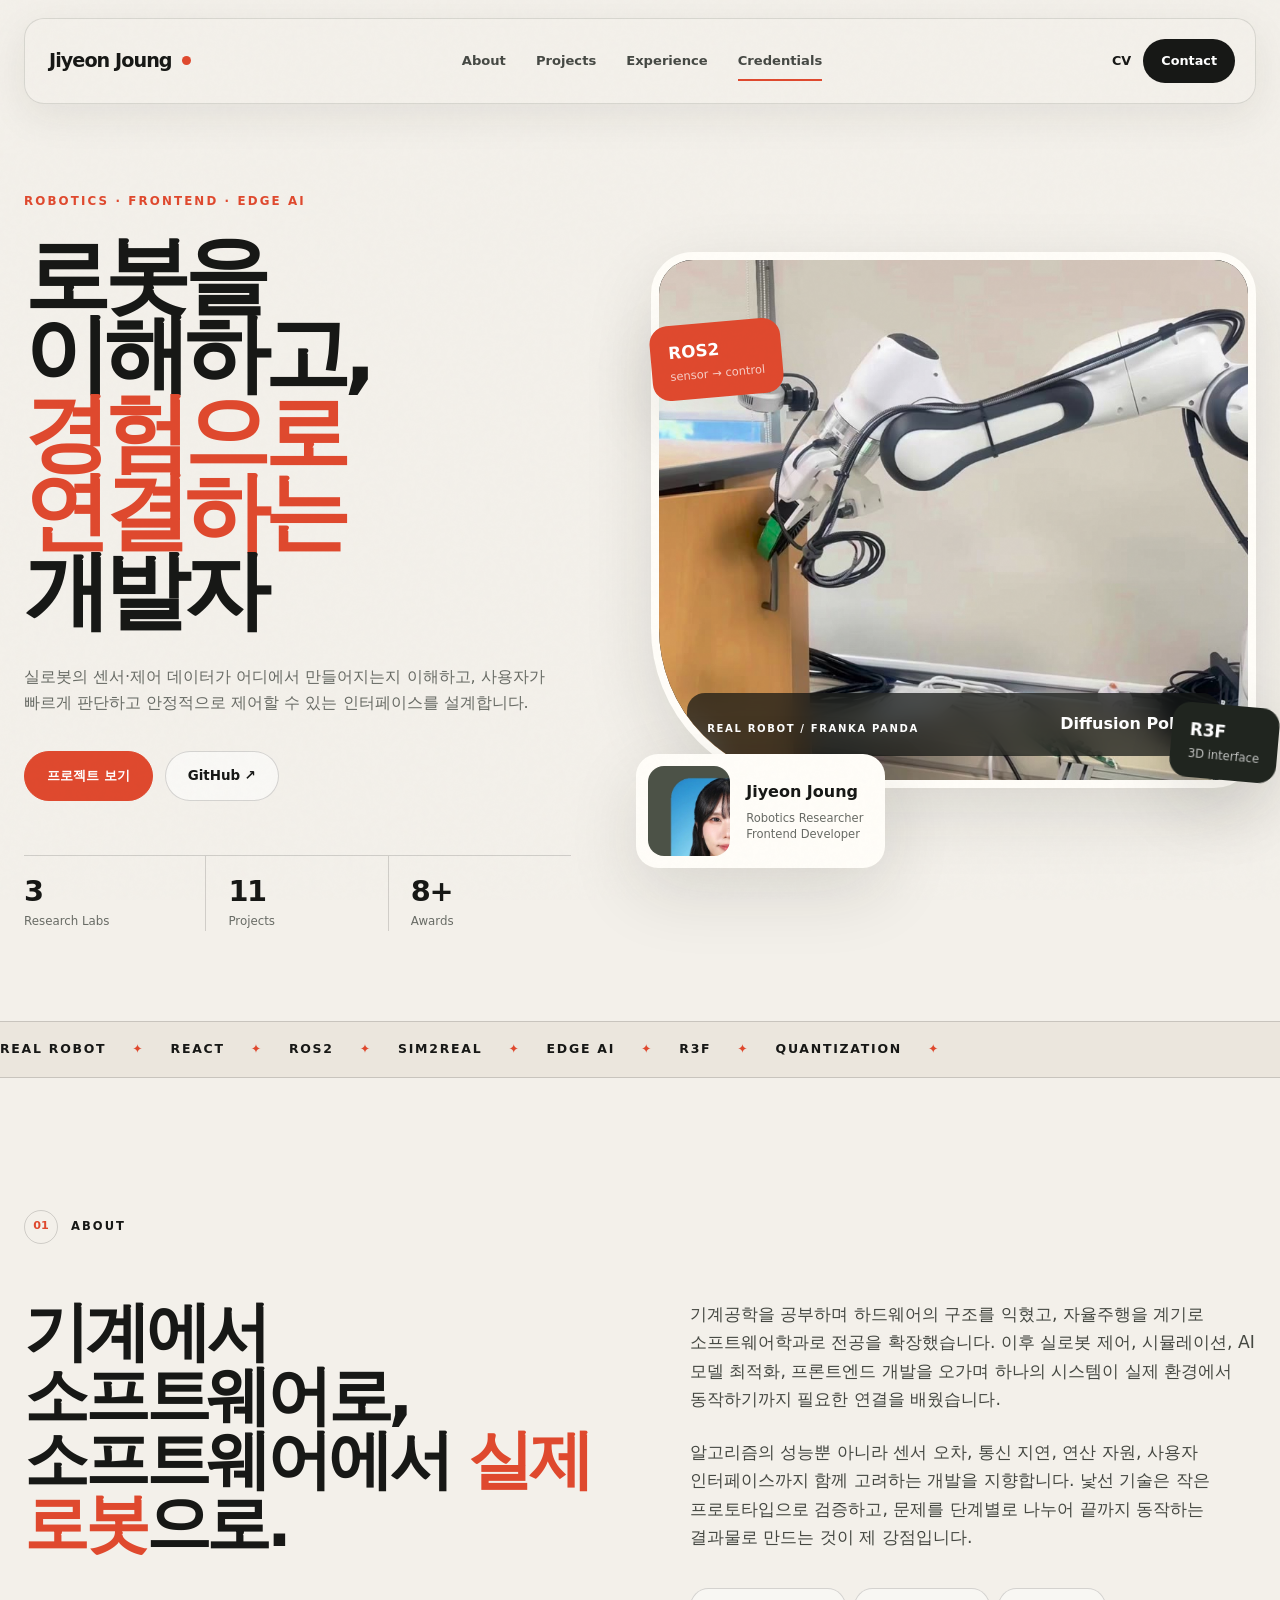
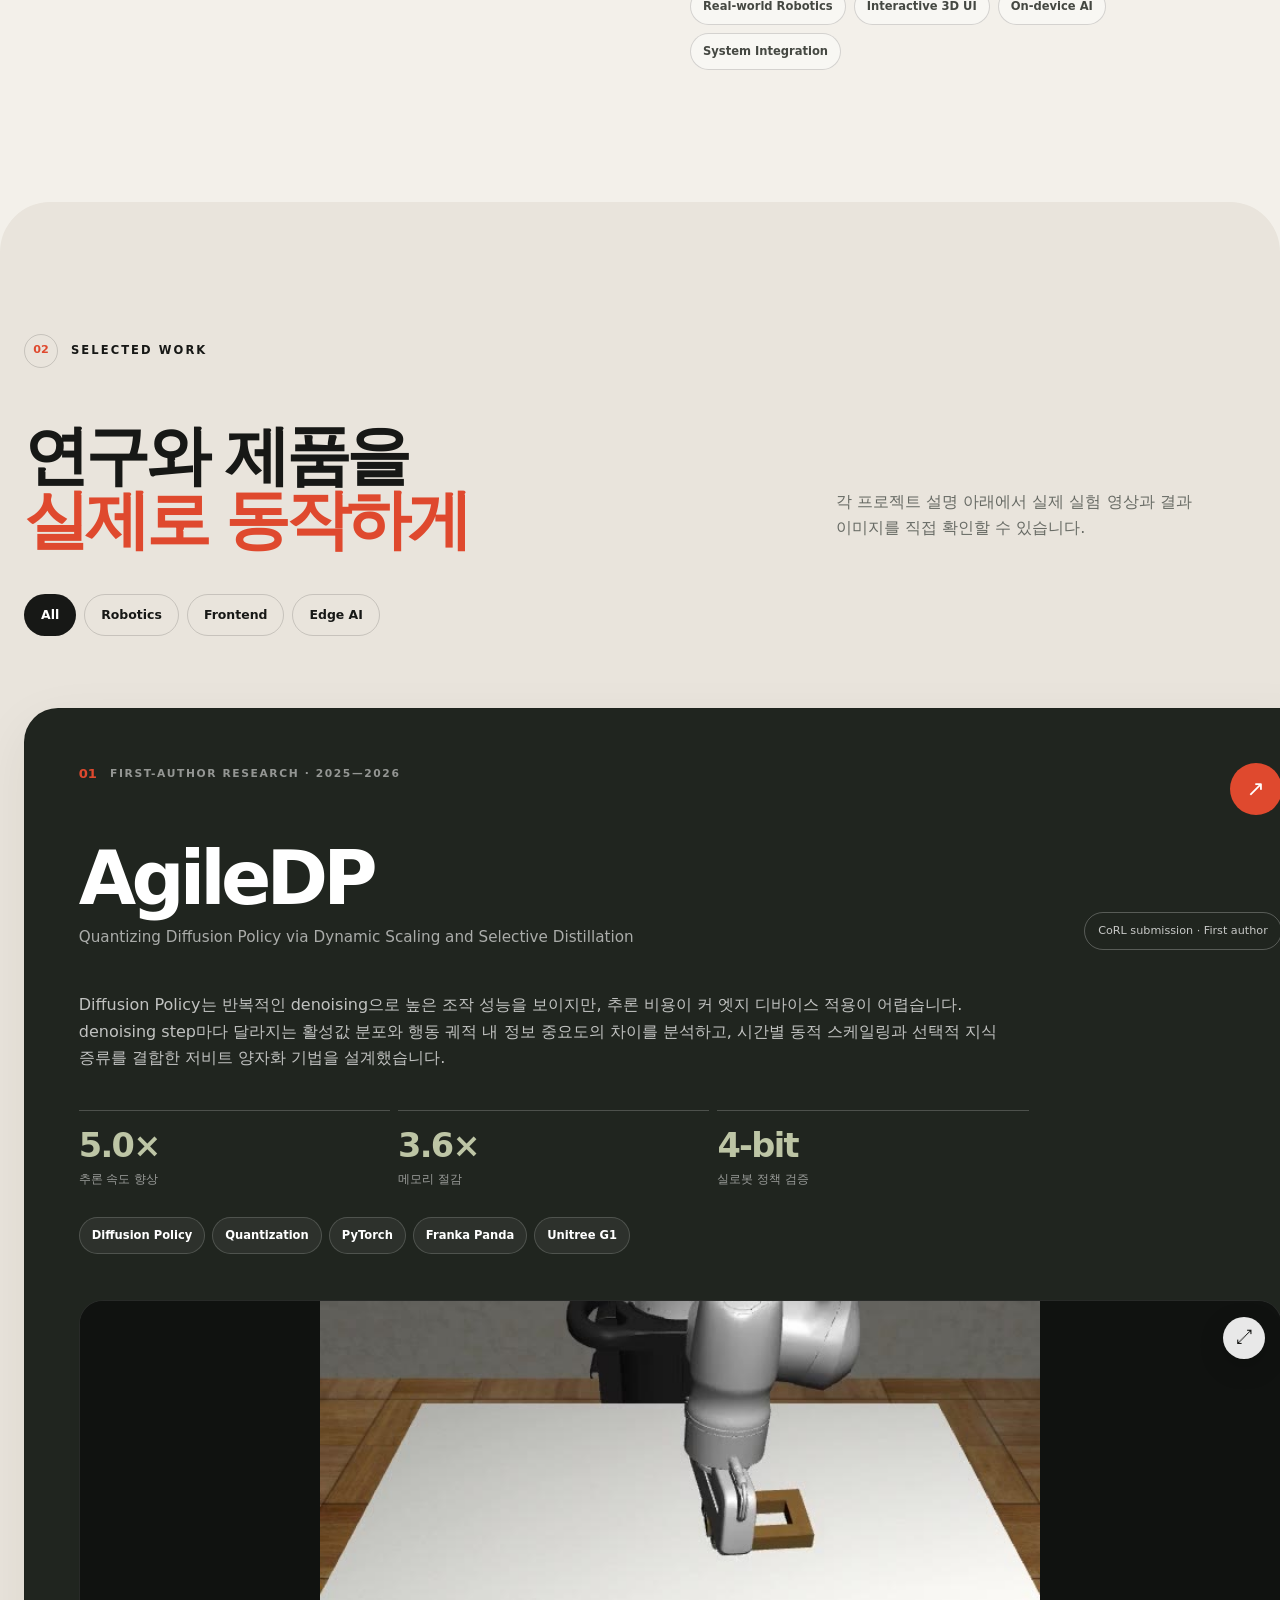
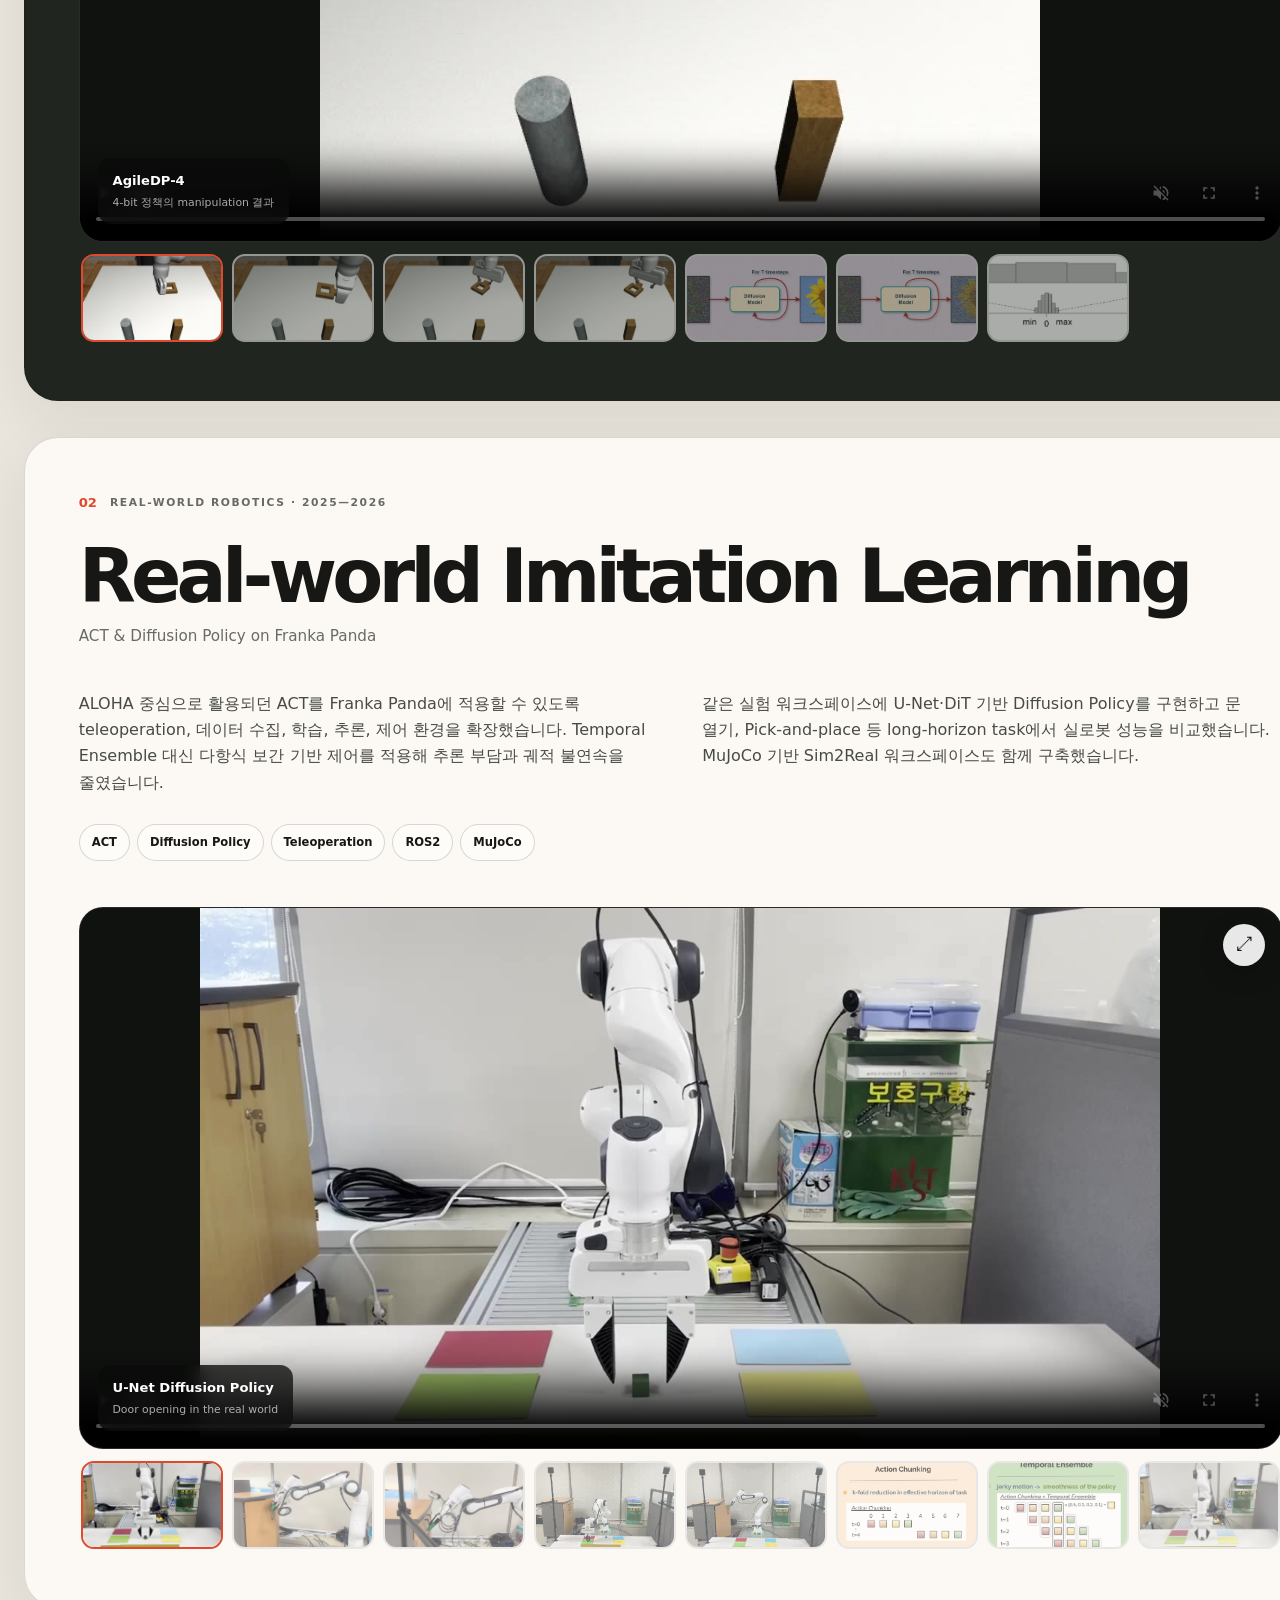
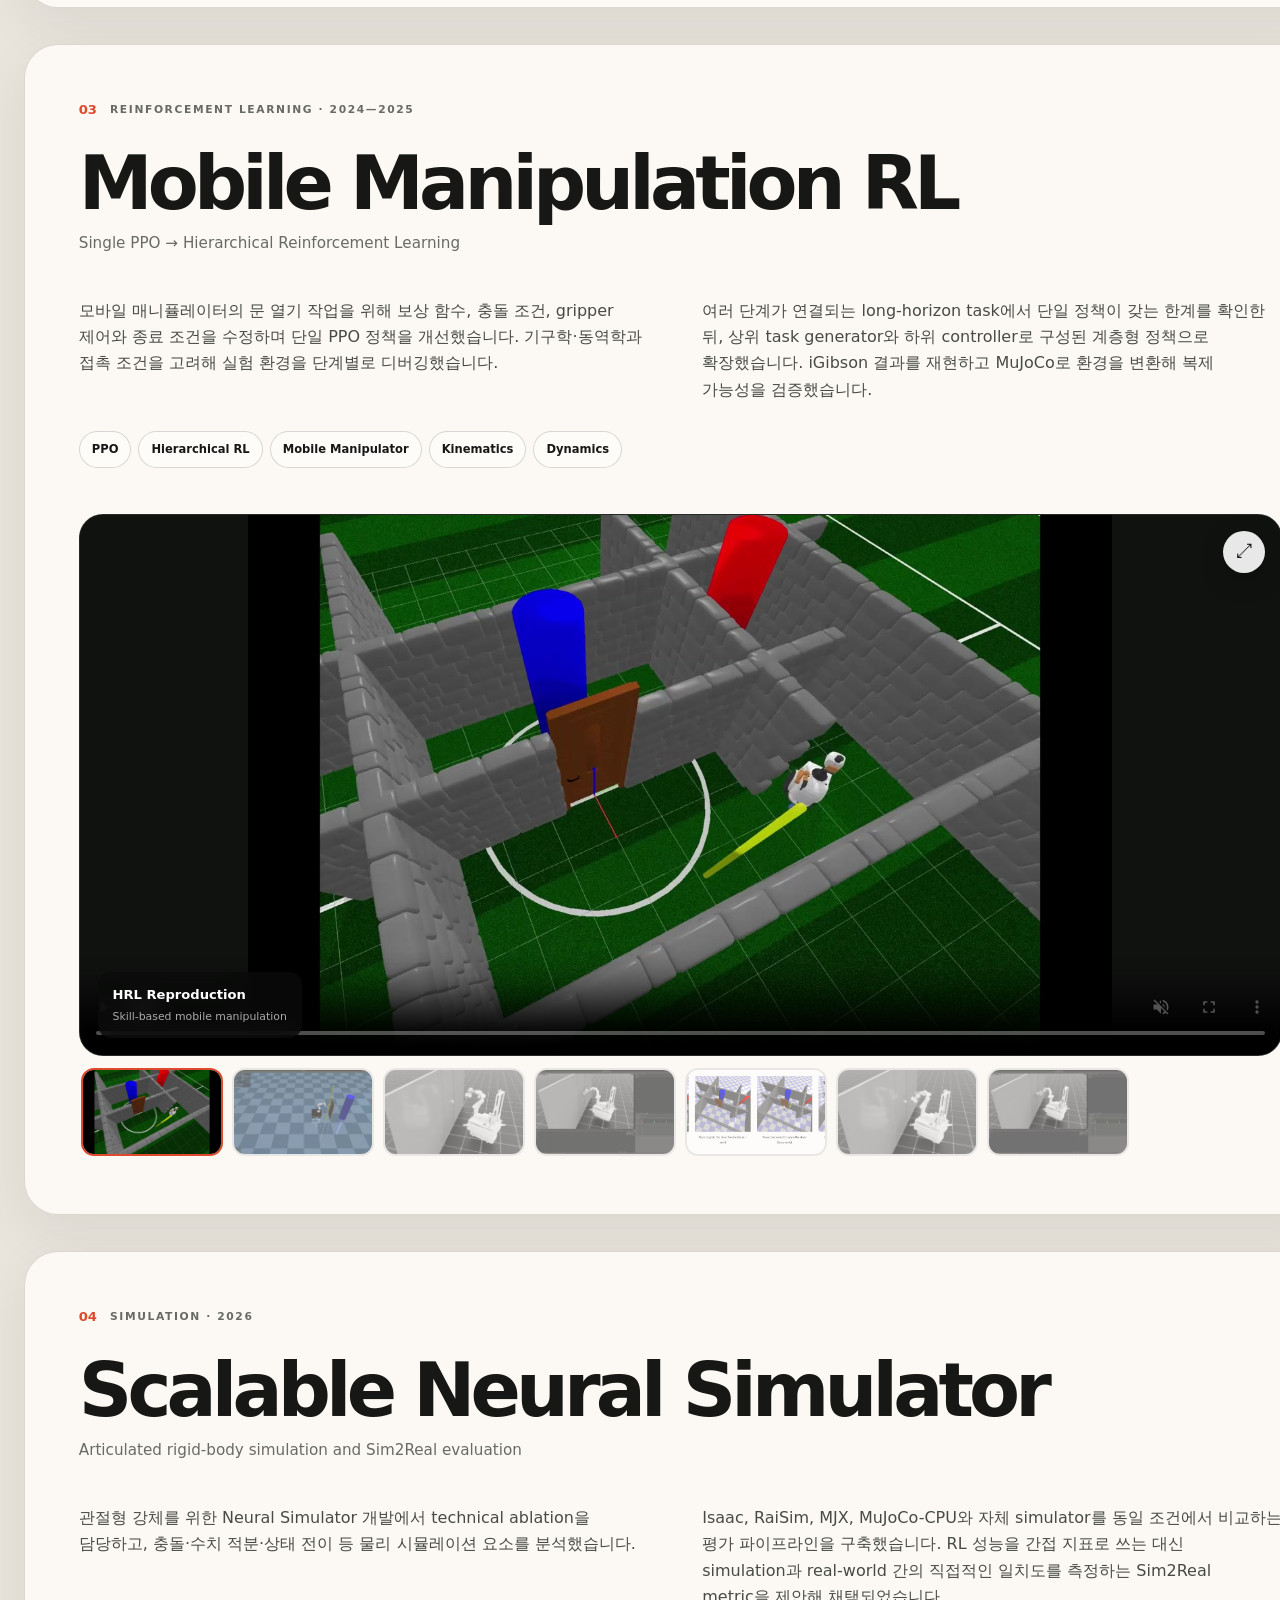
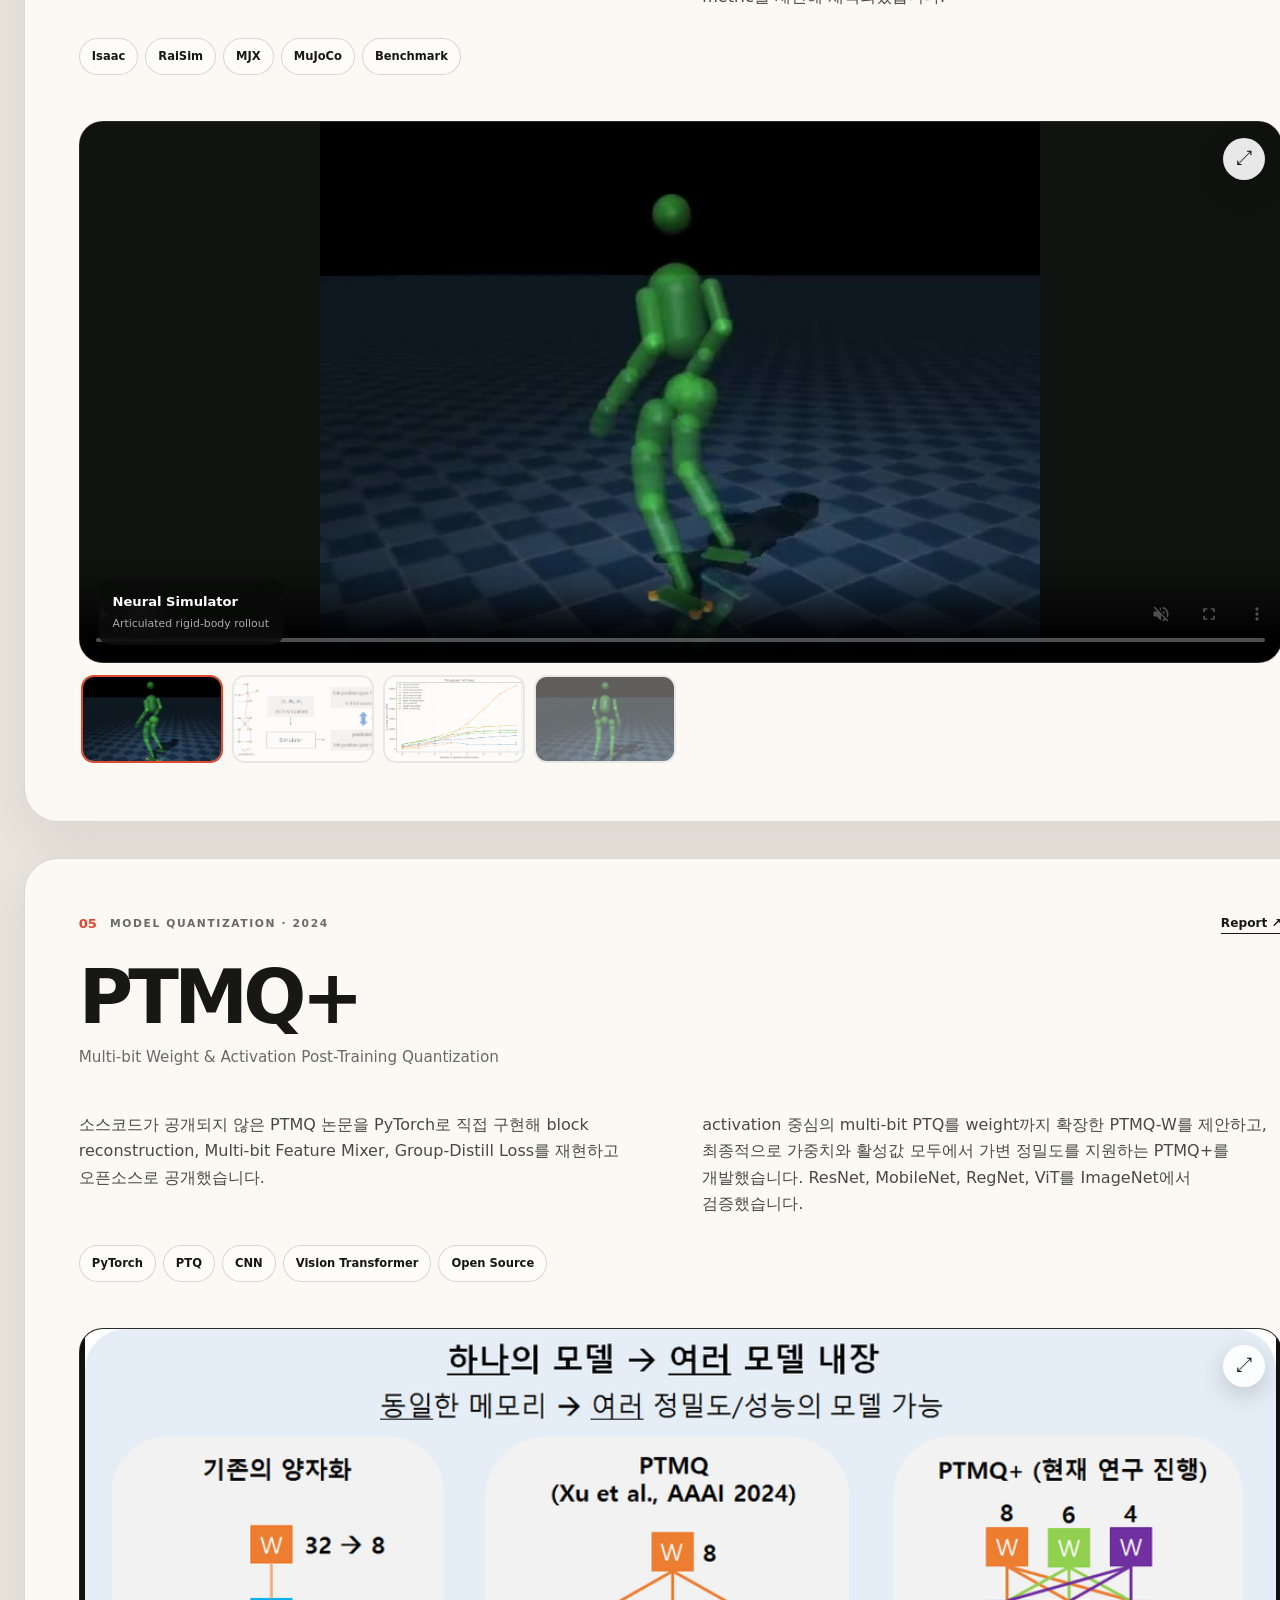
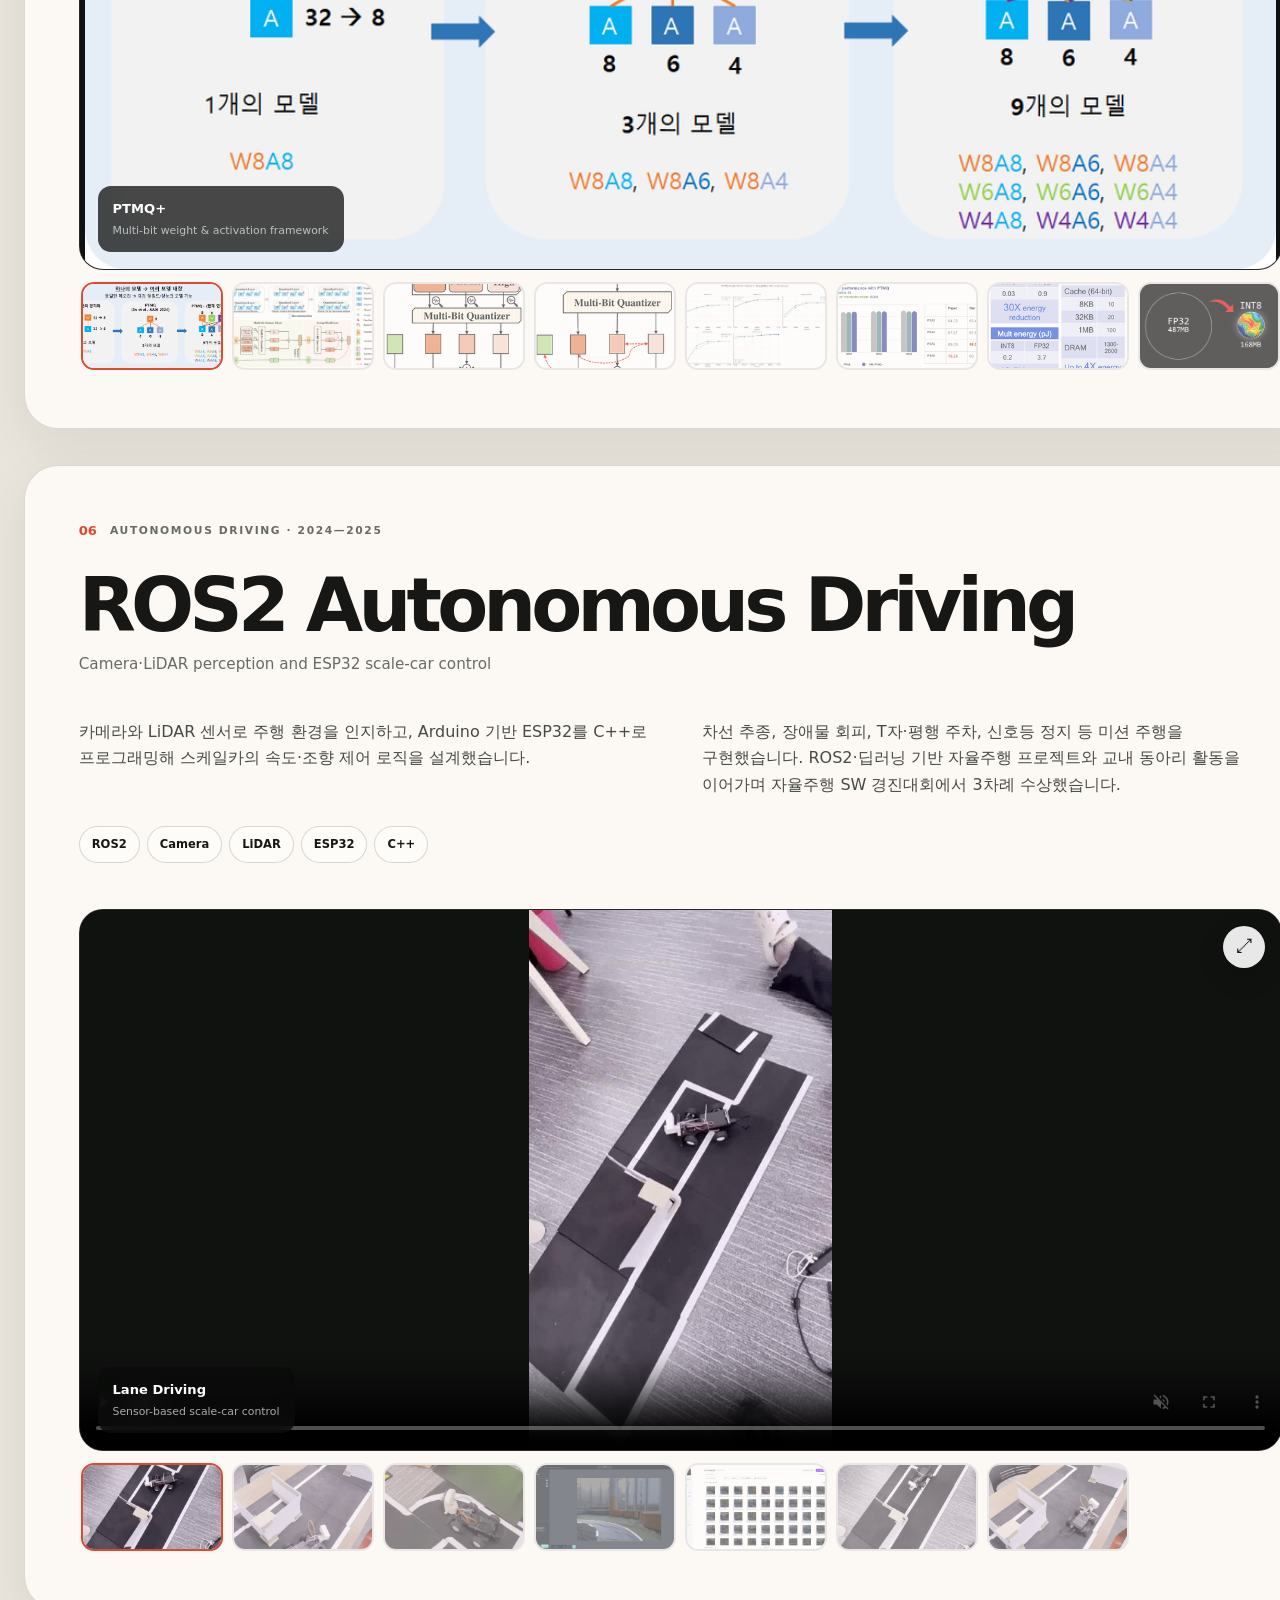
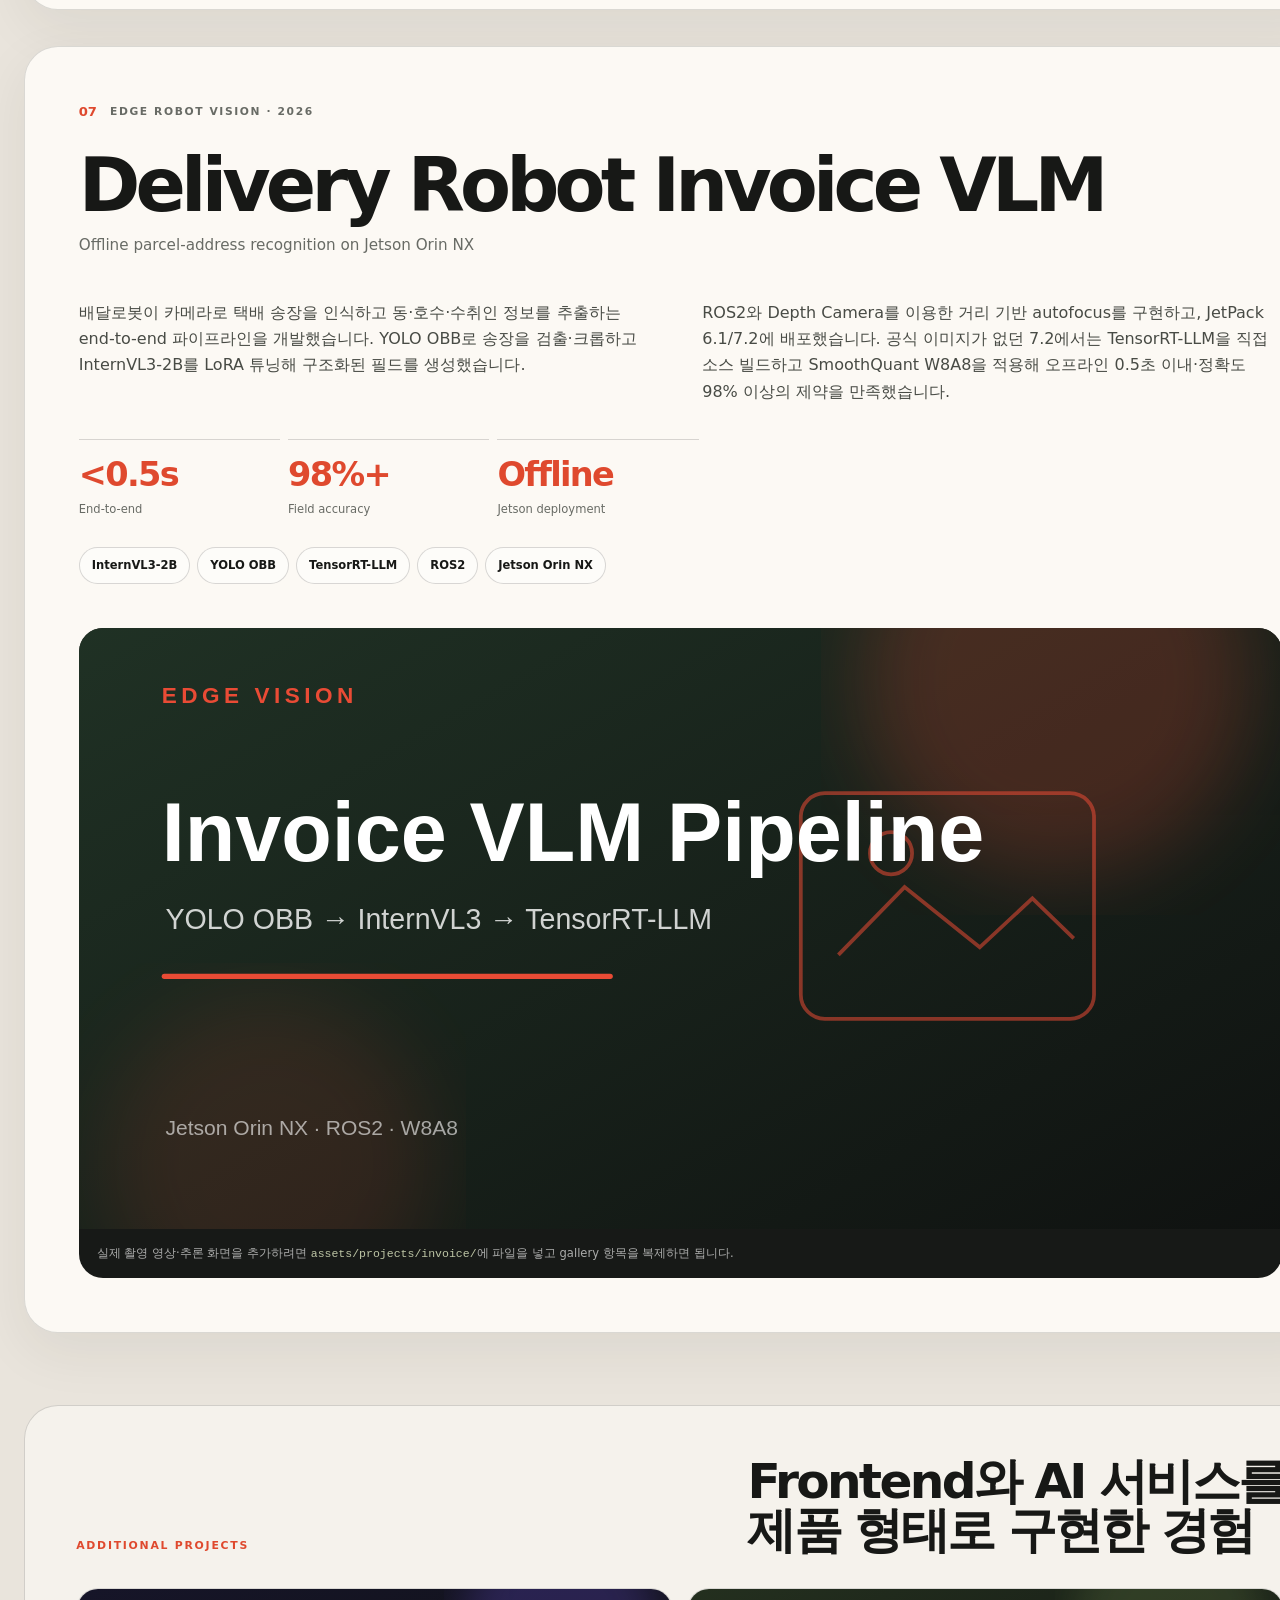
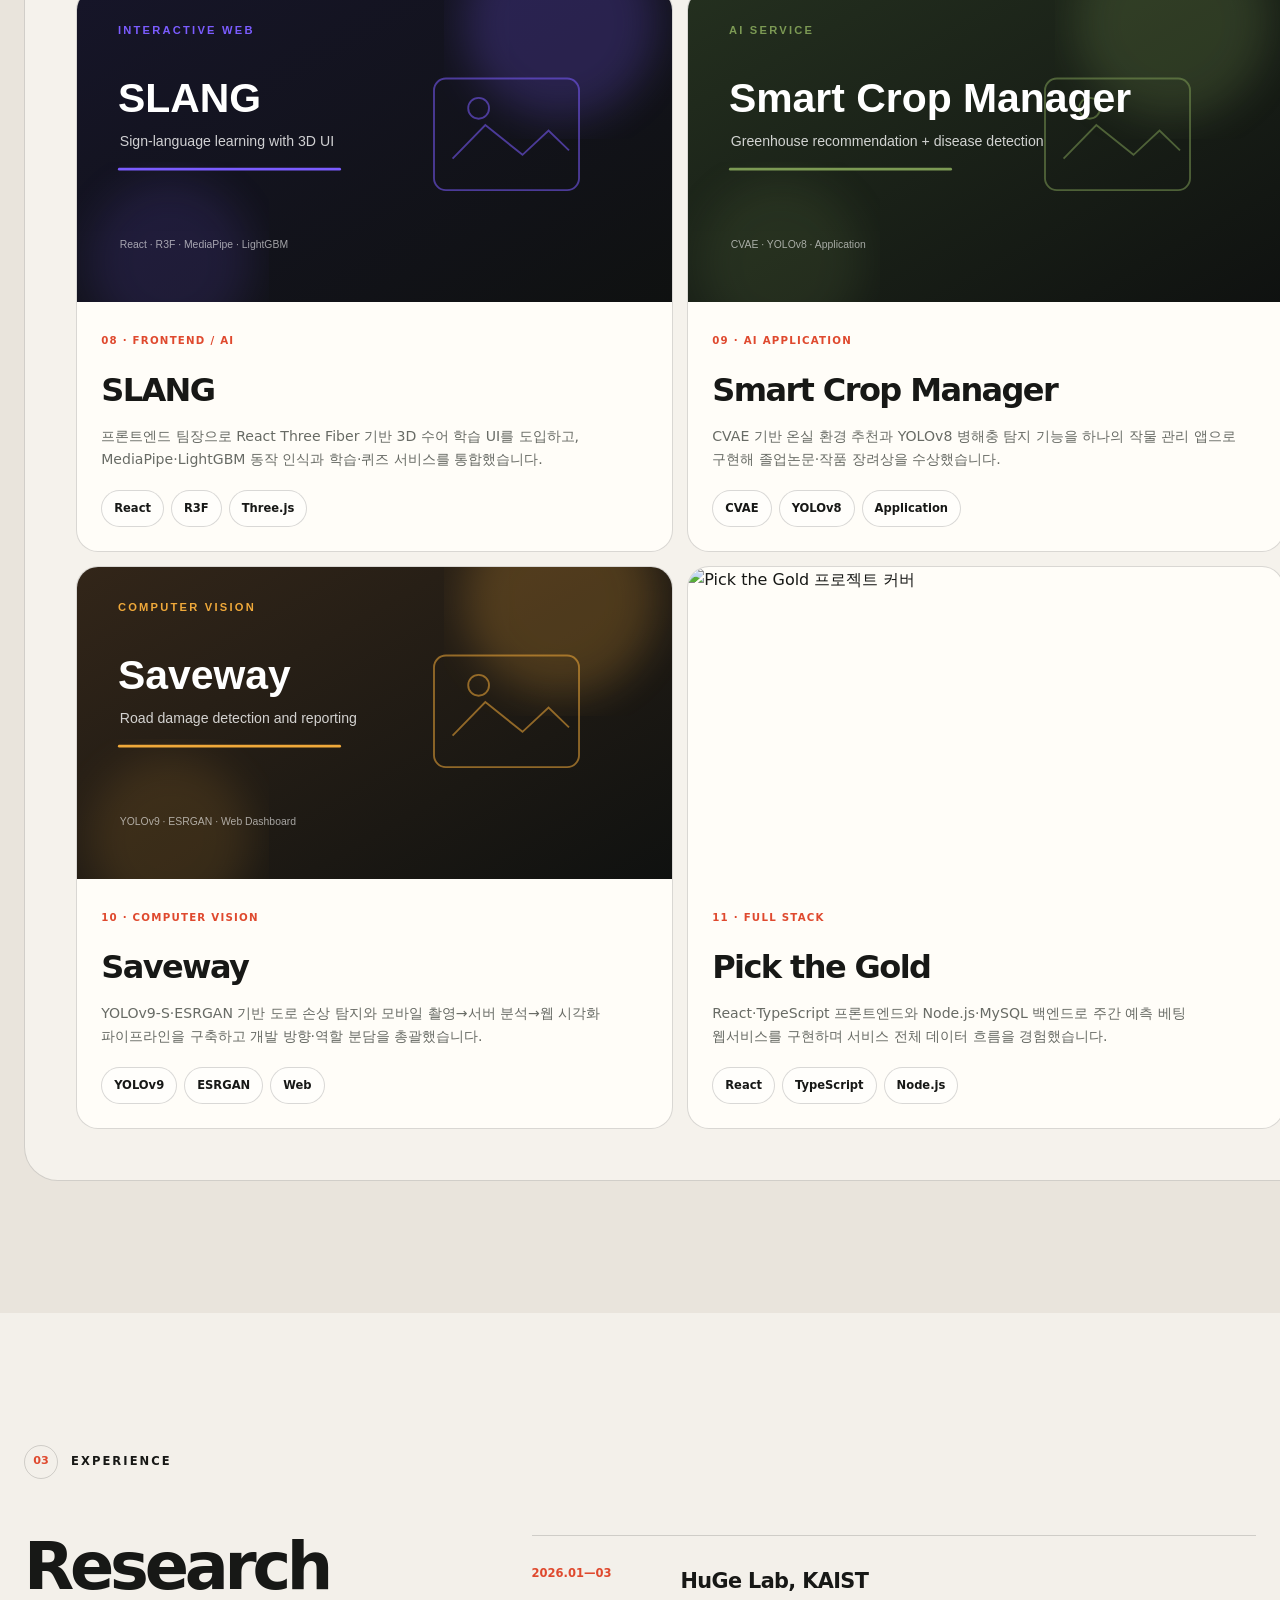
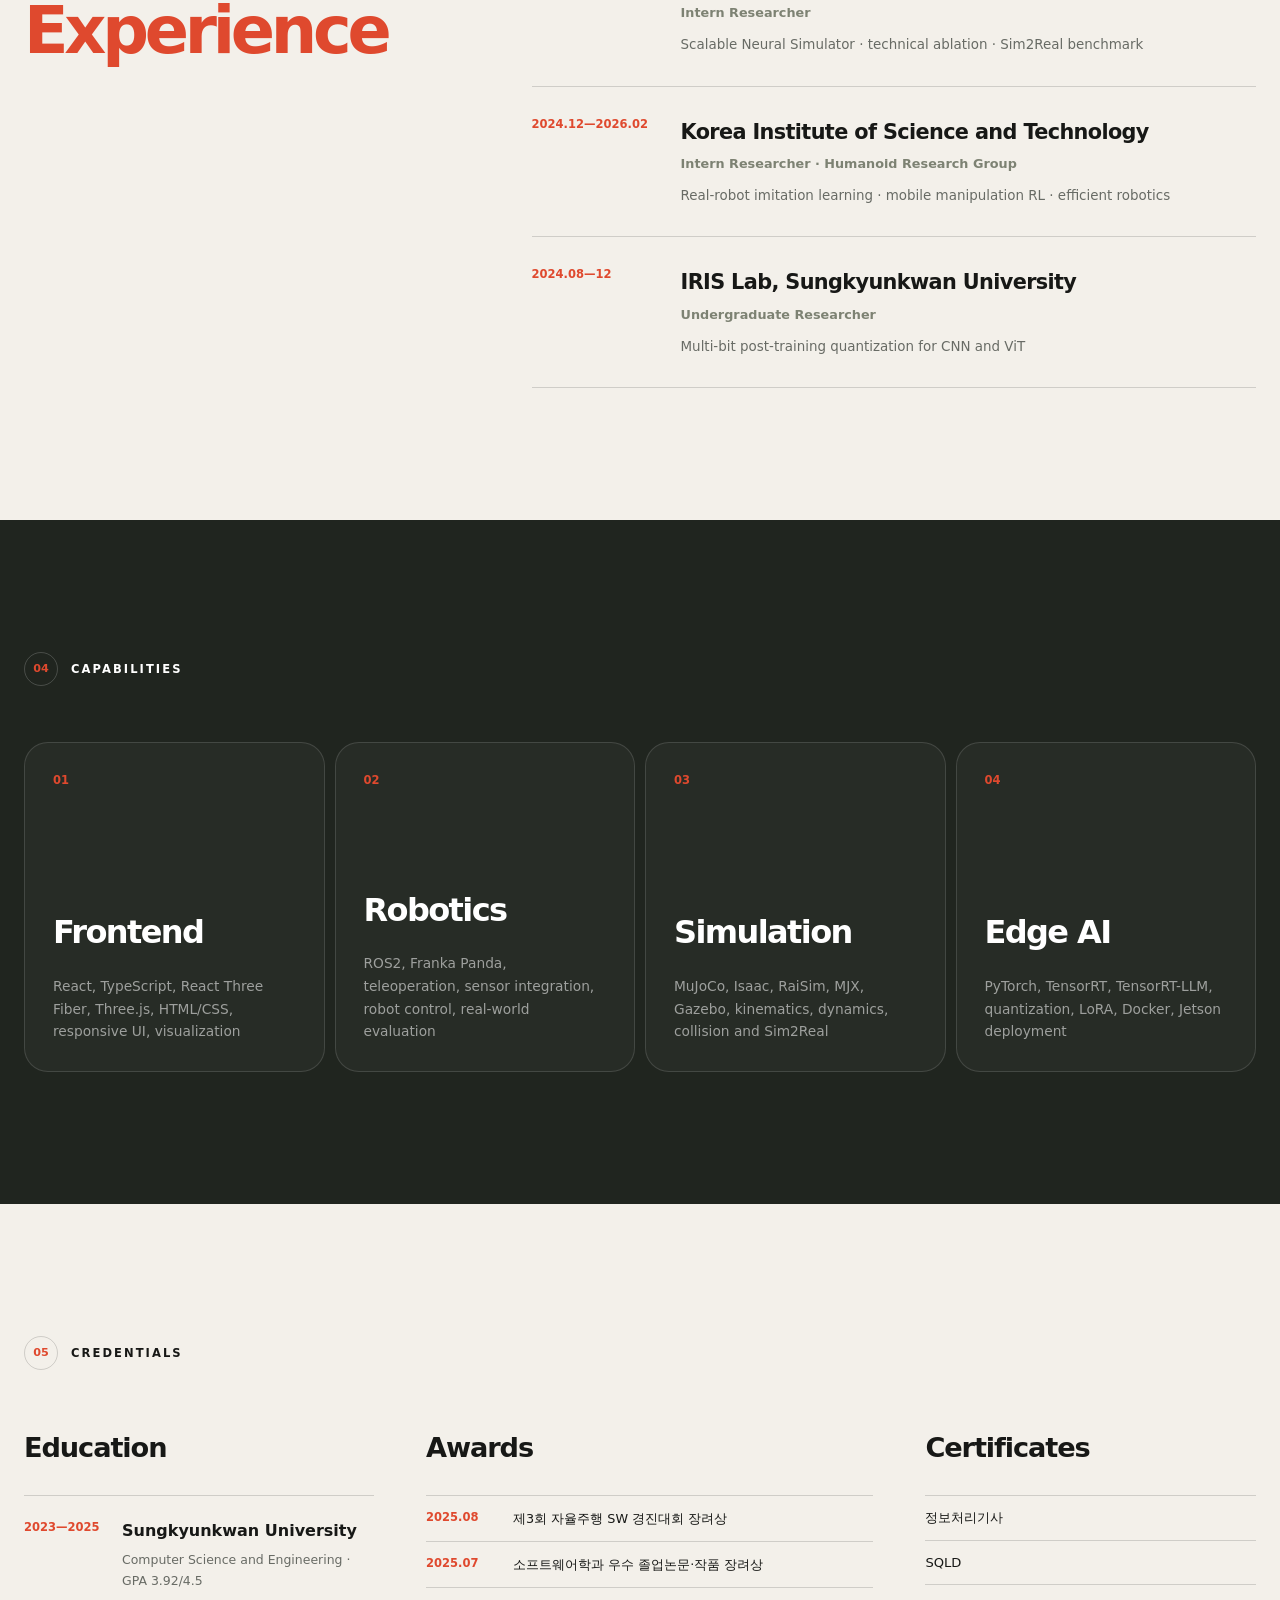
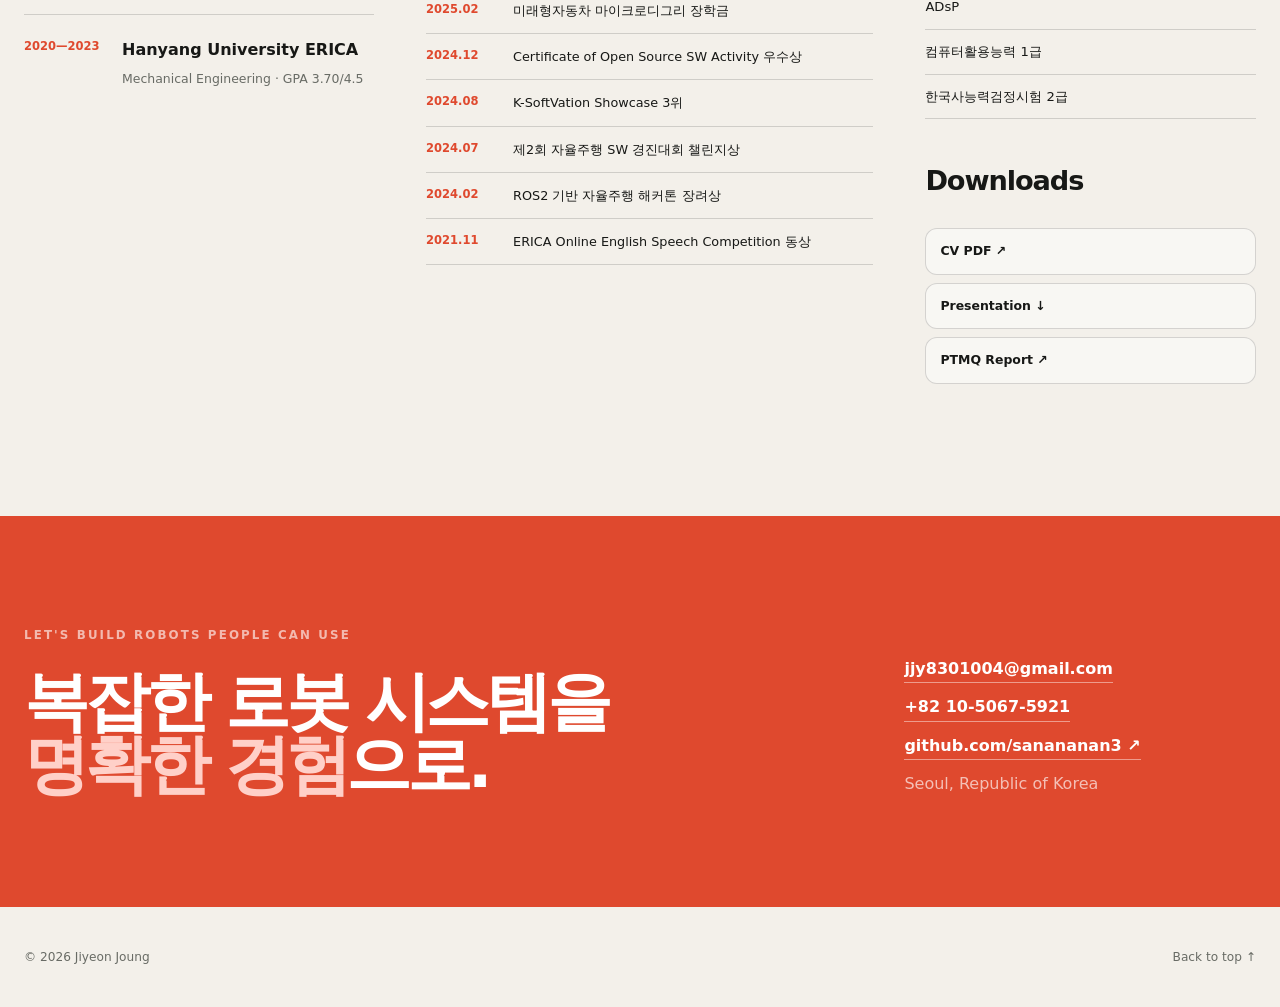
==== commit 1e3c15ca: "edit my name" ====
--- a/index.html
+++ b/index.html
@@ -28,7 +28,7 @@
   <a class="skip-link" href="#main">본문으로 이동</a>
 
   <header class="site-header" id="top">
-    <a class="brand" href="#top" aria-label="홈으로 이동"><span>JJ</span><i></i></a>
+    <a class="brand" href="#top" aria-label="홈으로 이동"><span>Jiyeon Joung</span><i></i></a>
     <nav aria-label="주 메뉴">
       <a href="#about">About</a>
       <a href="#work">Projects</a>
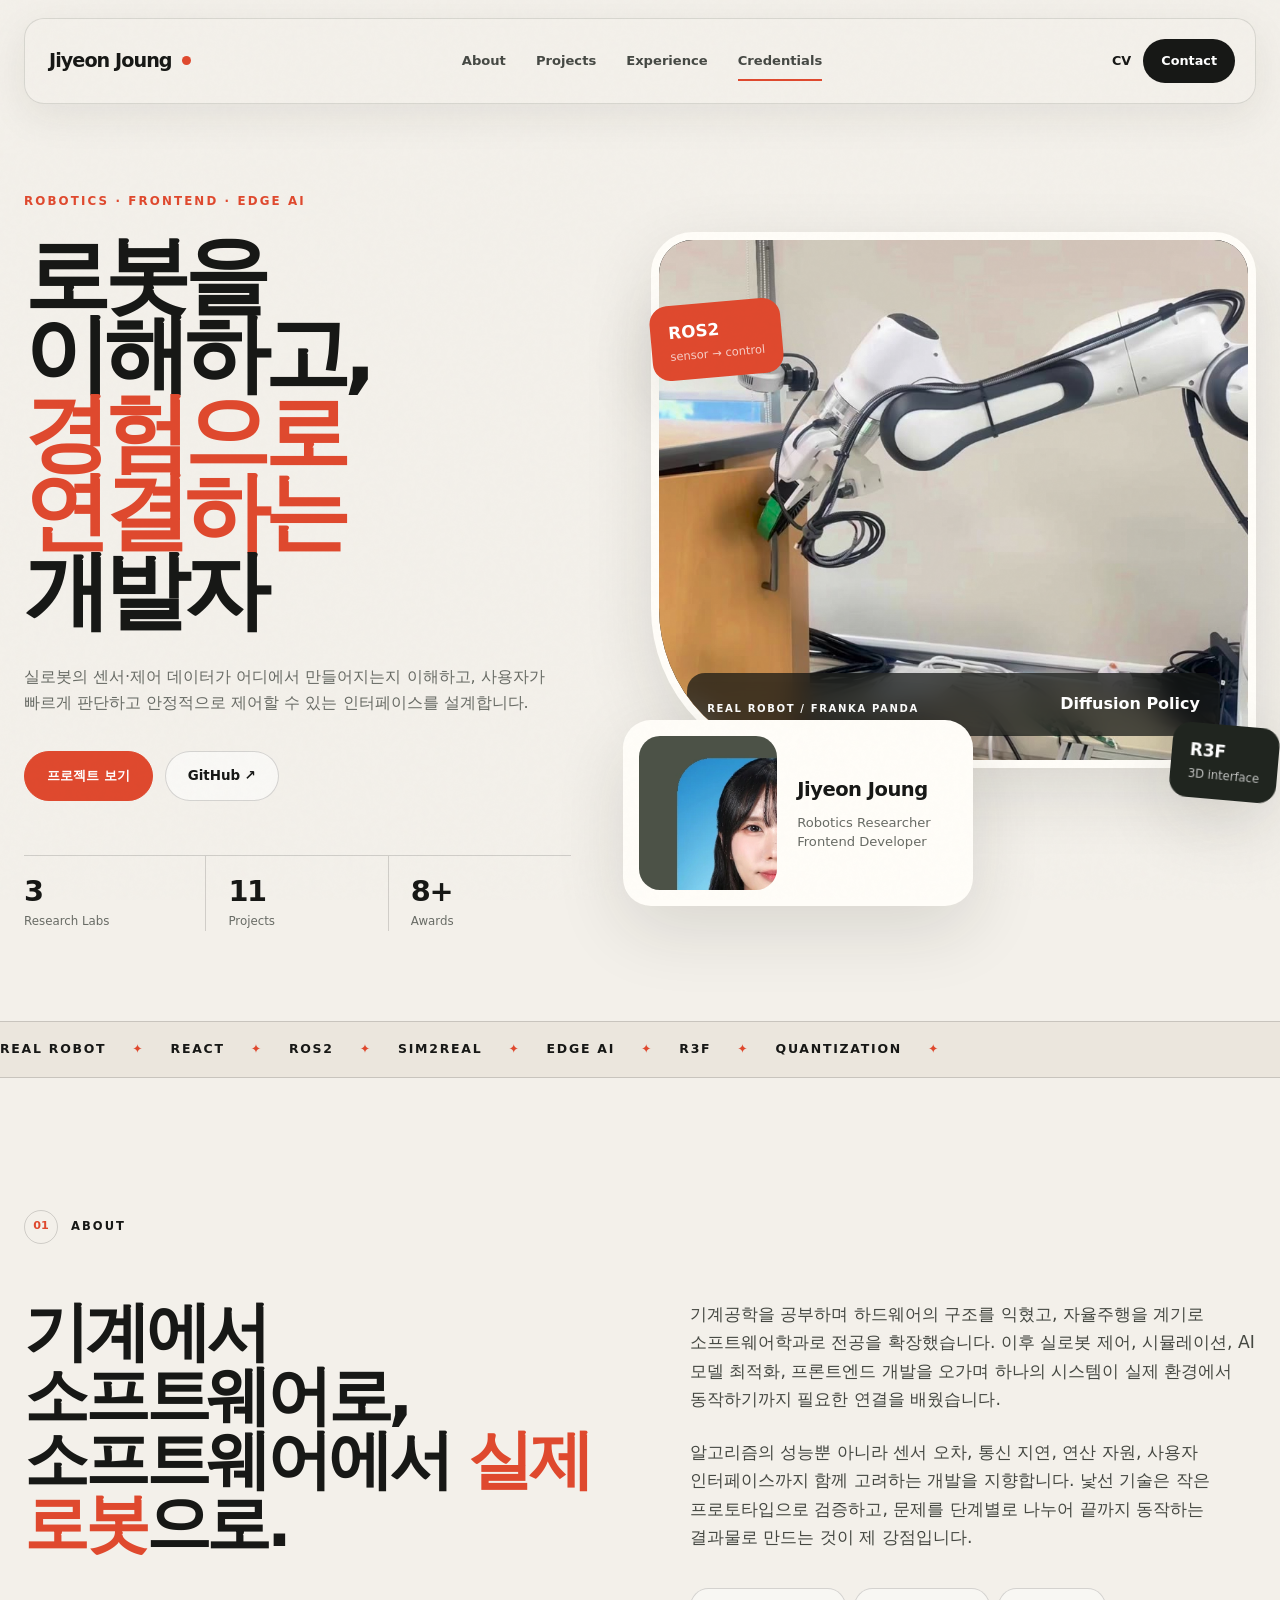
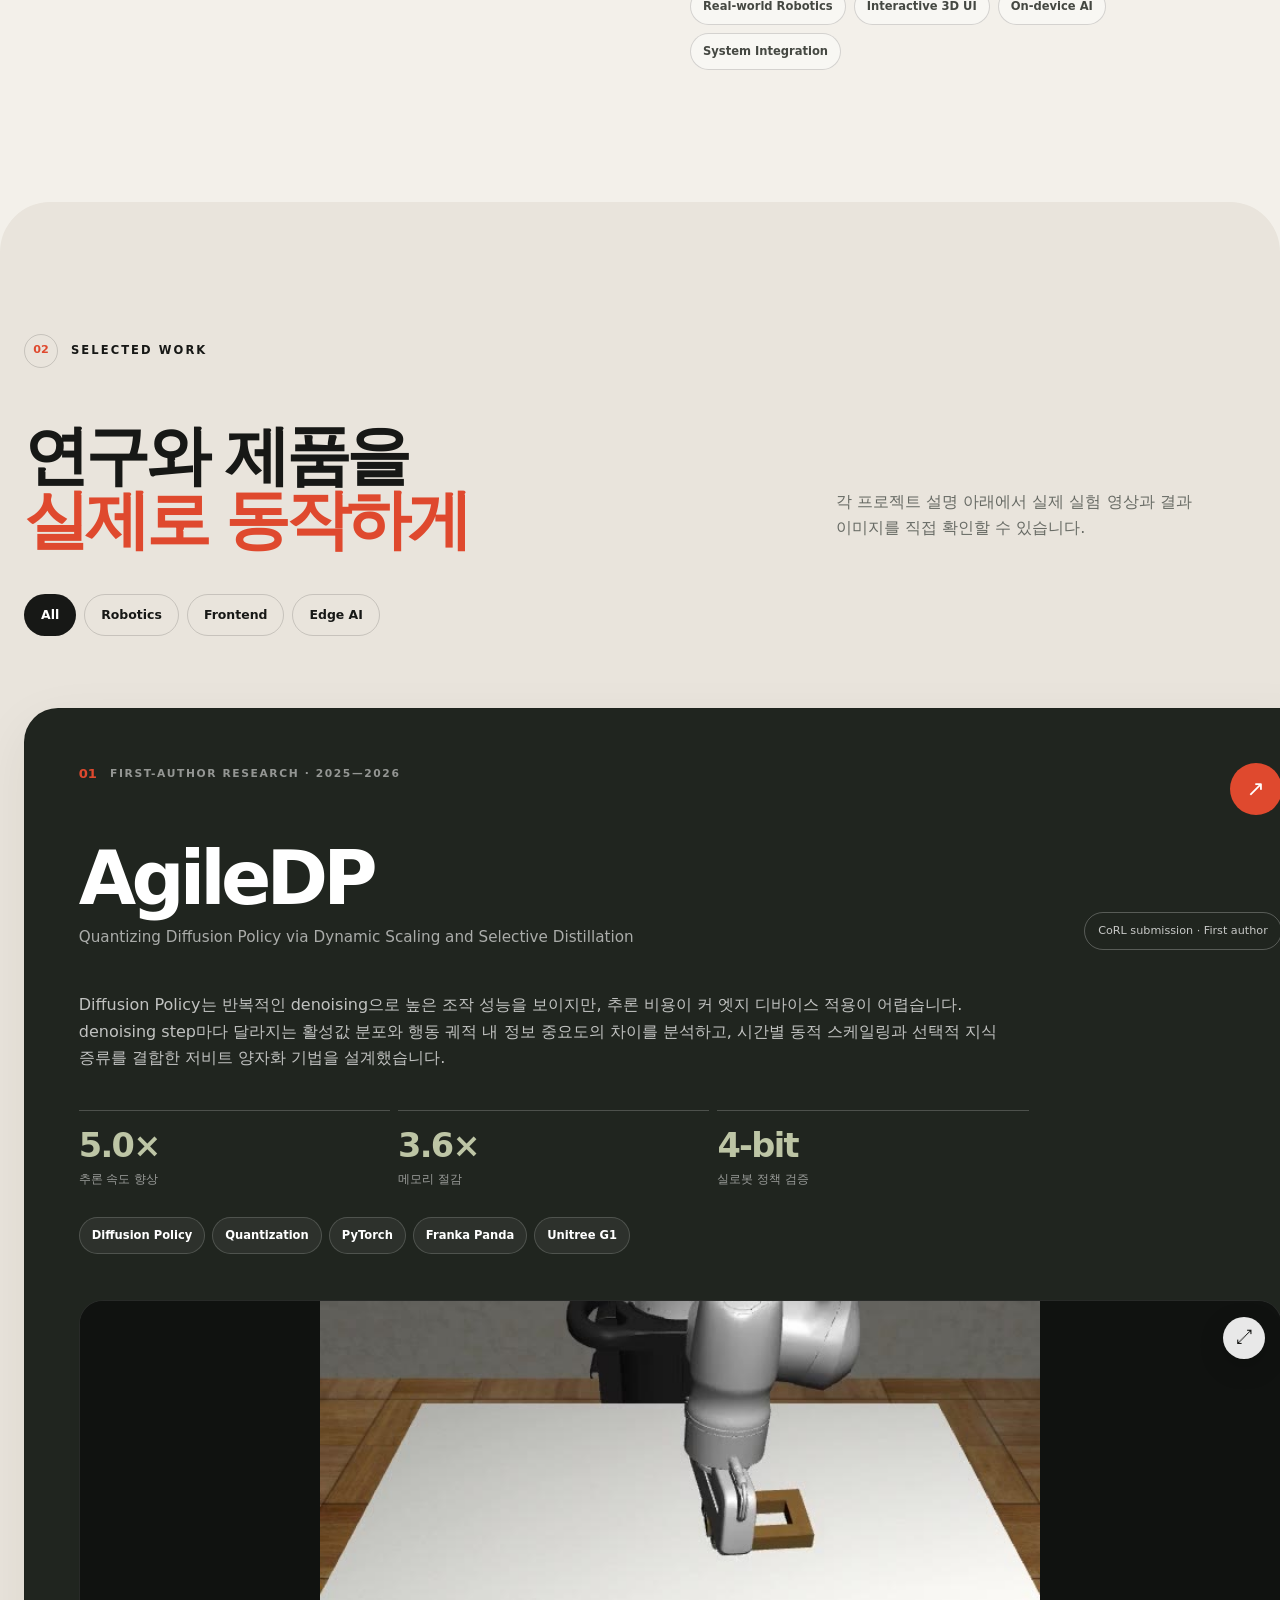
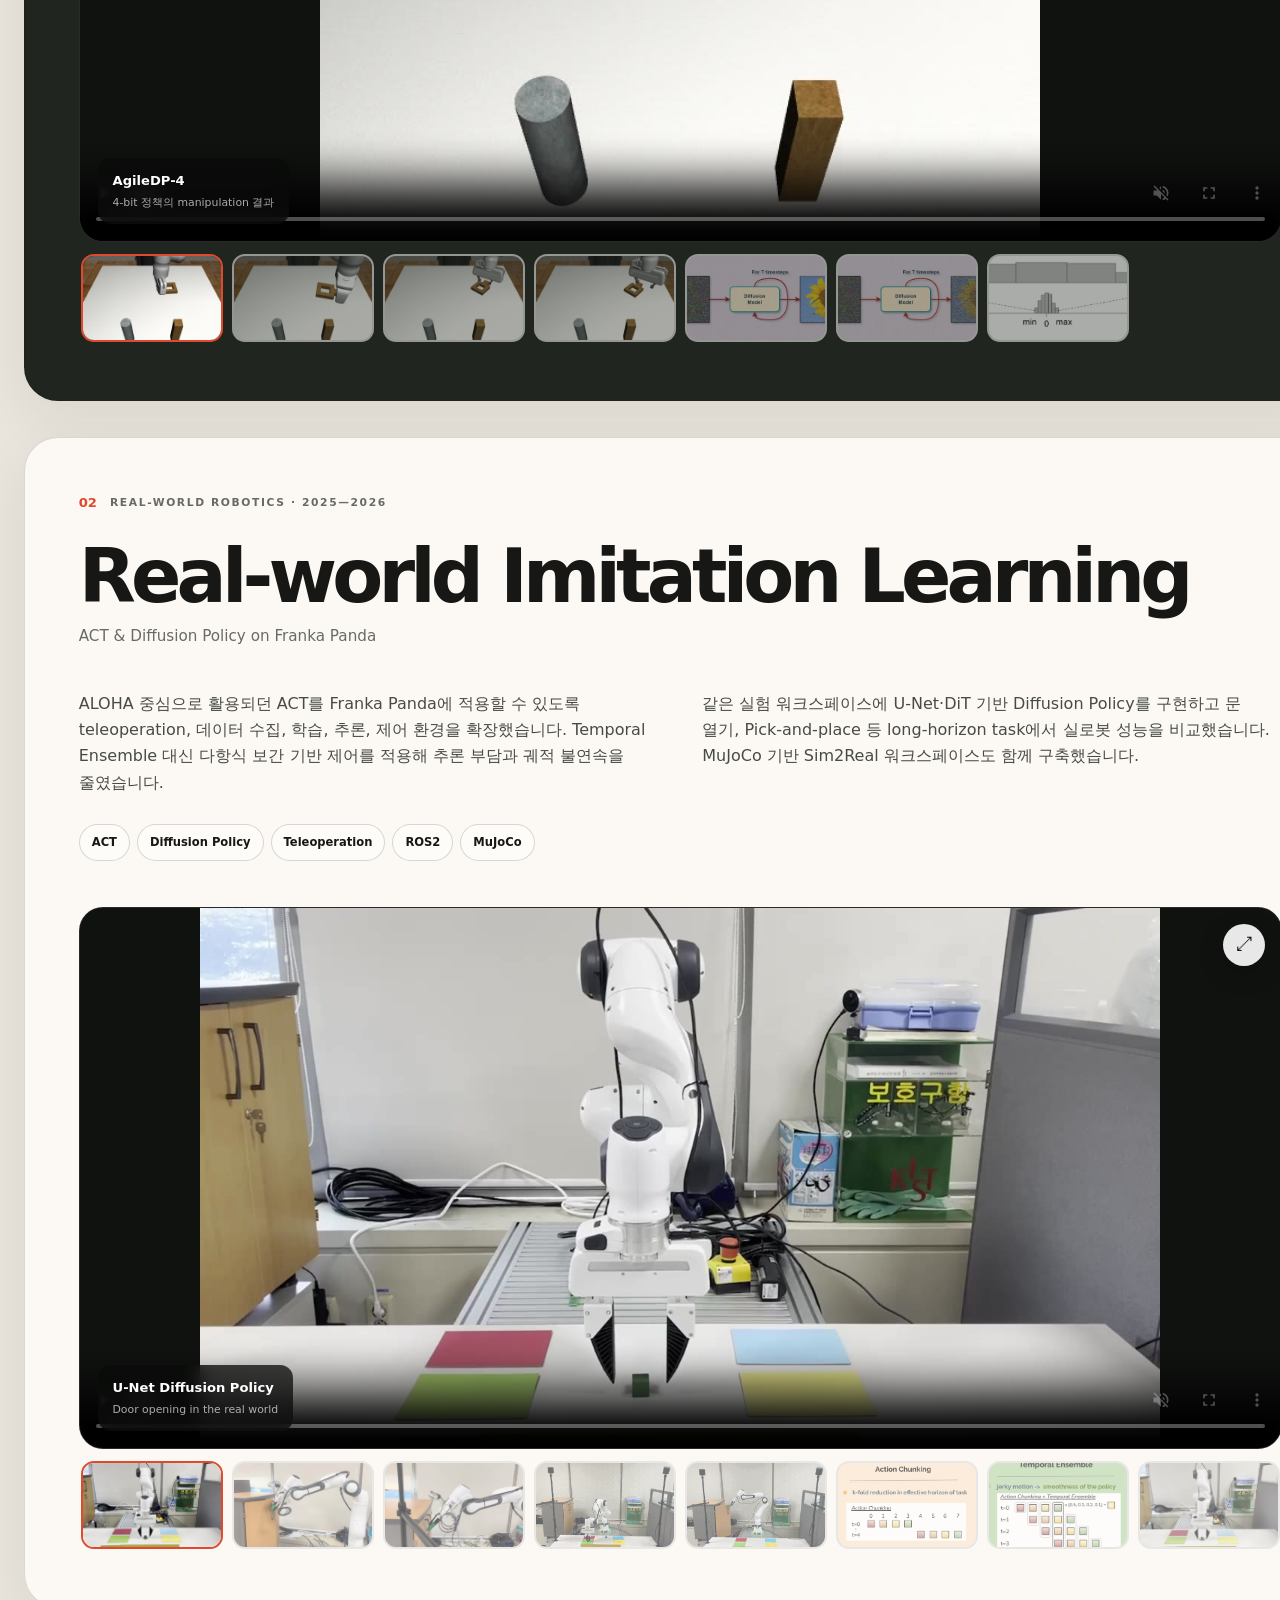
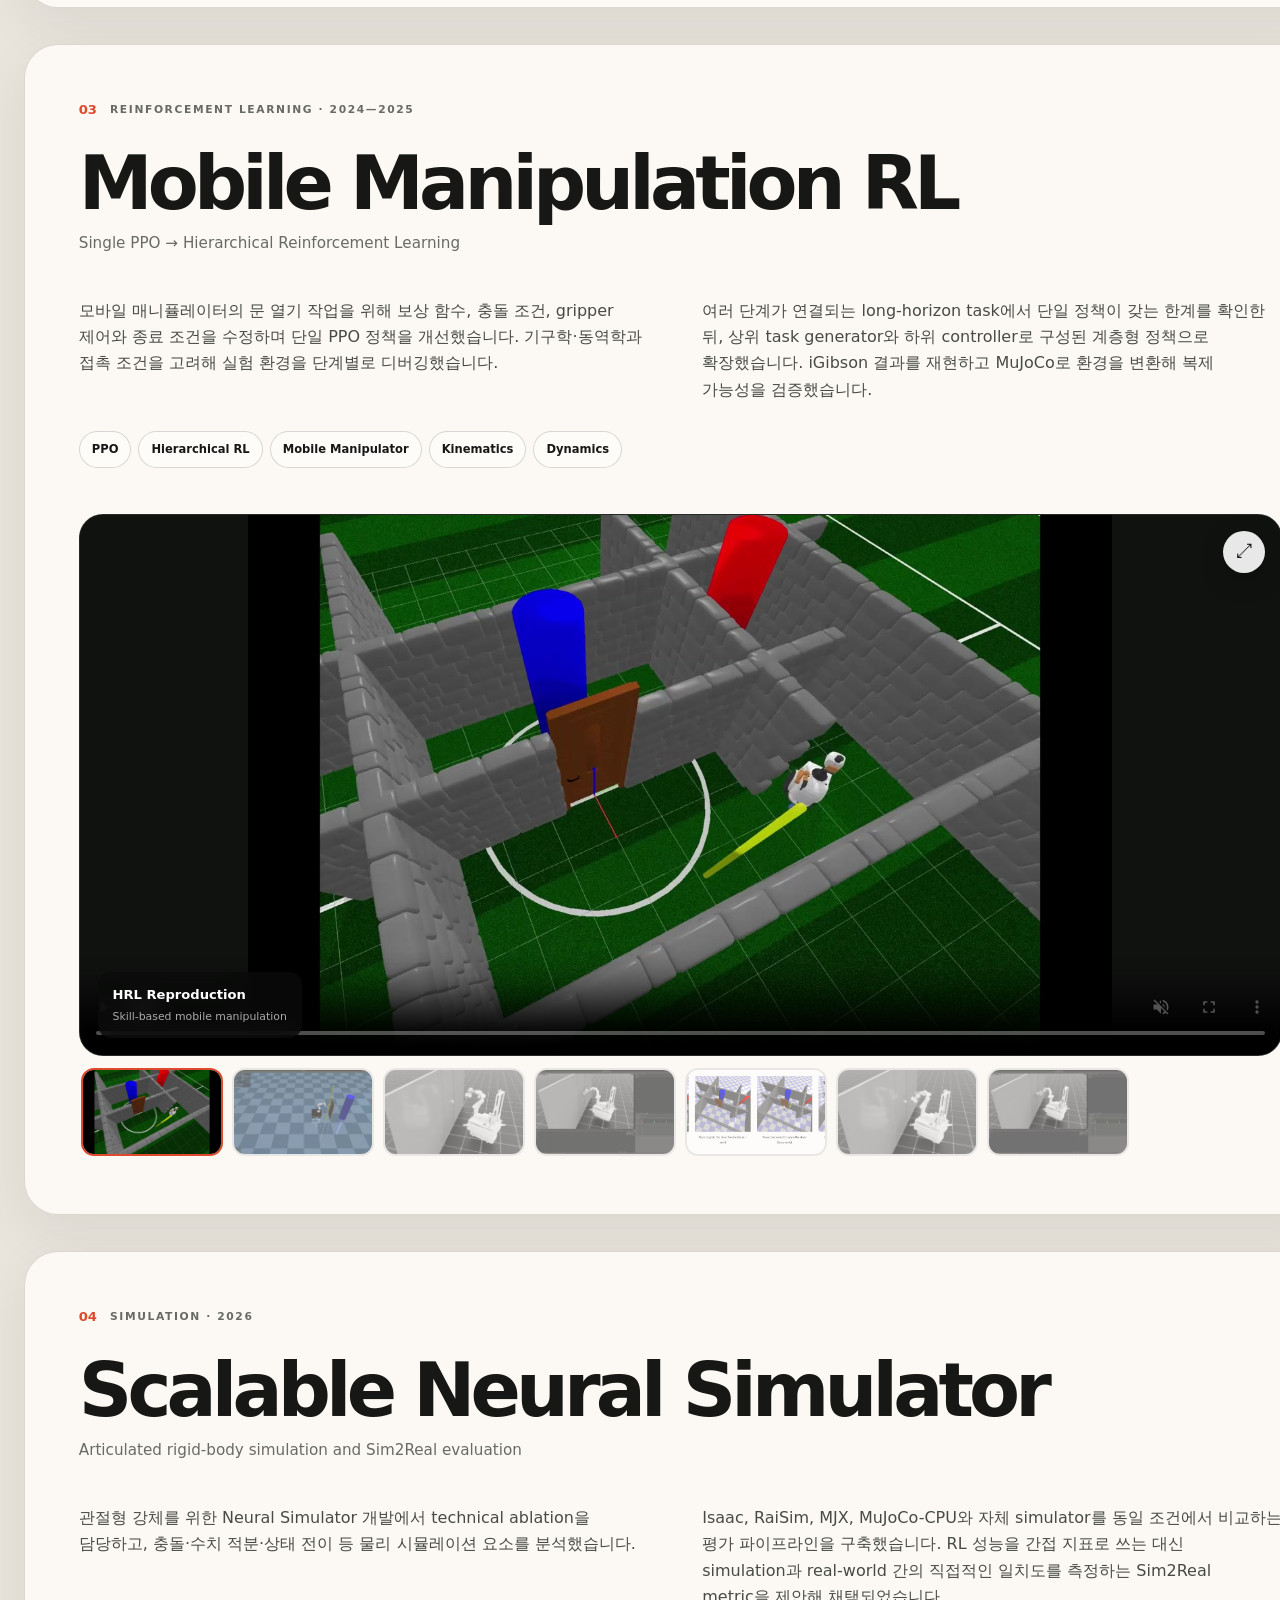
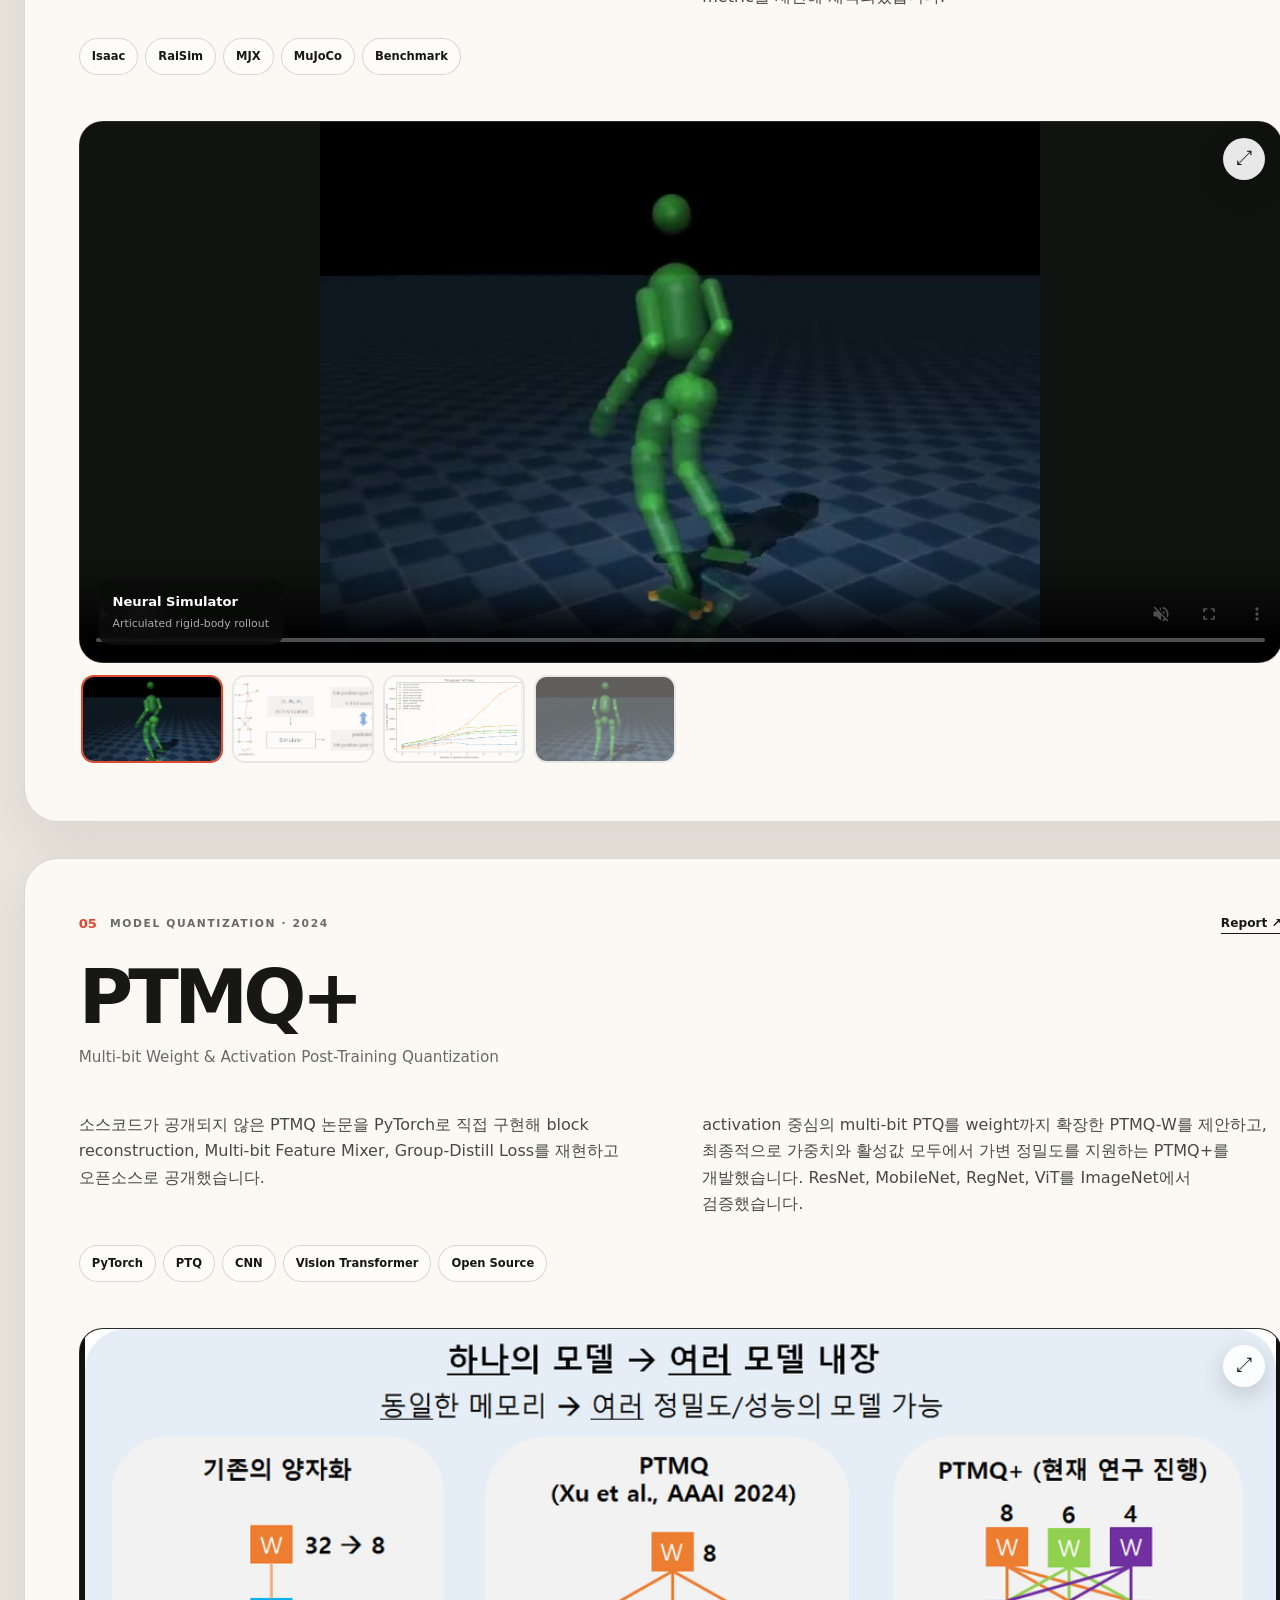
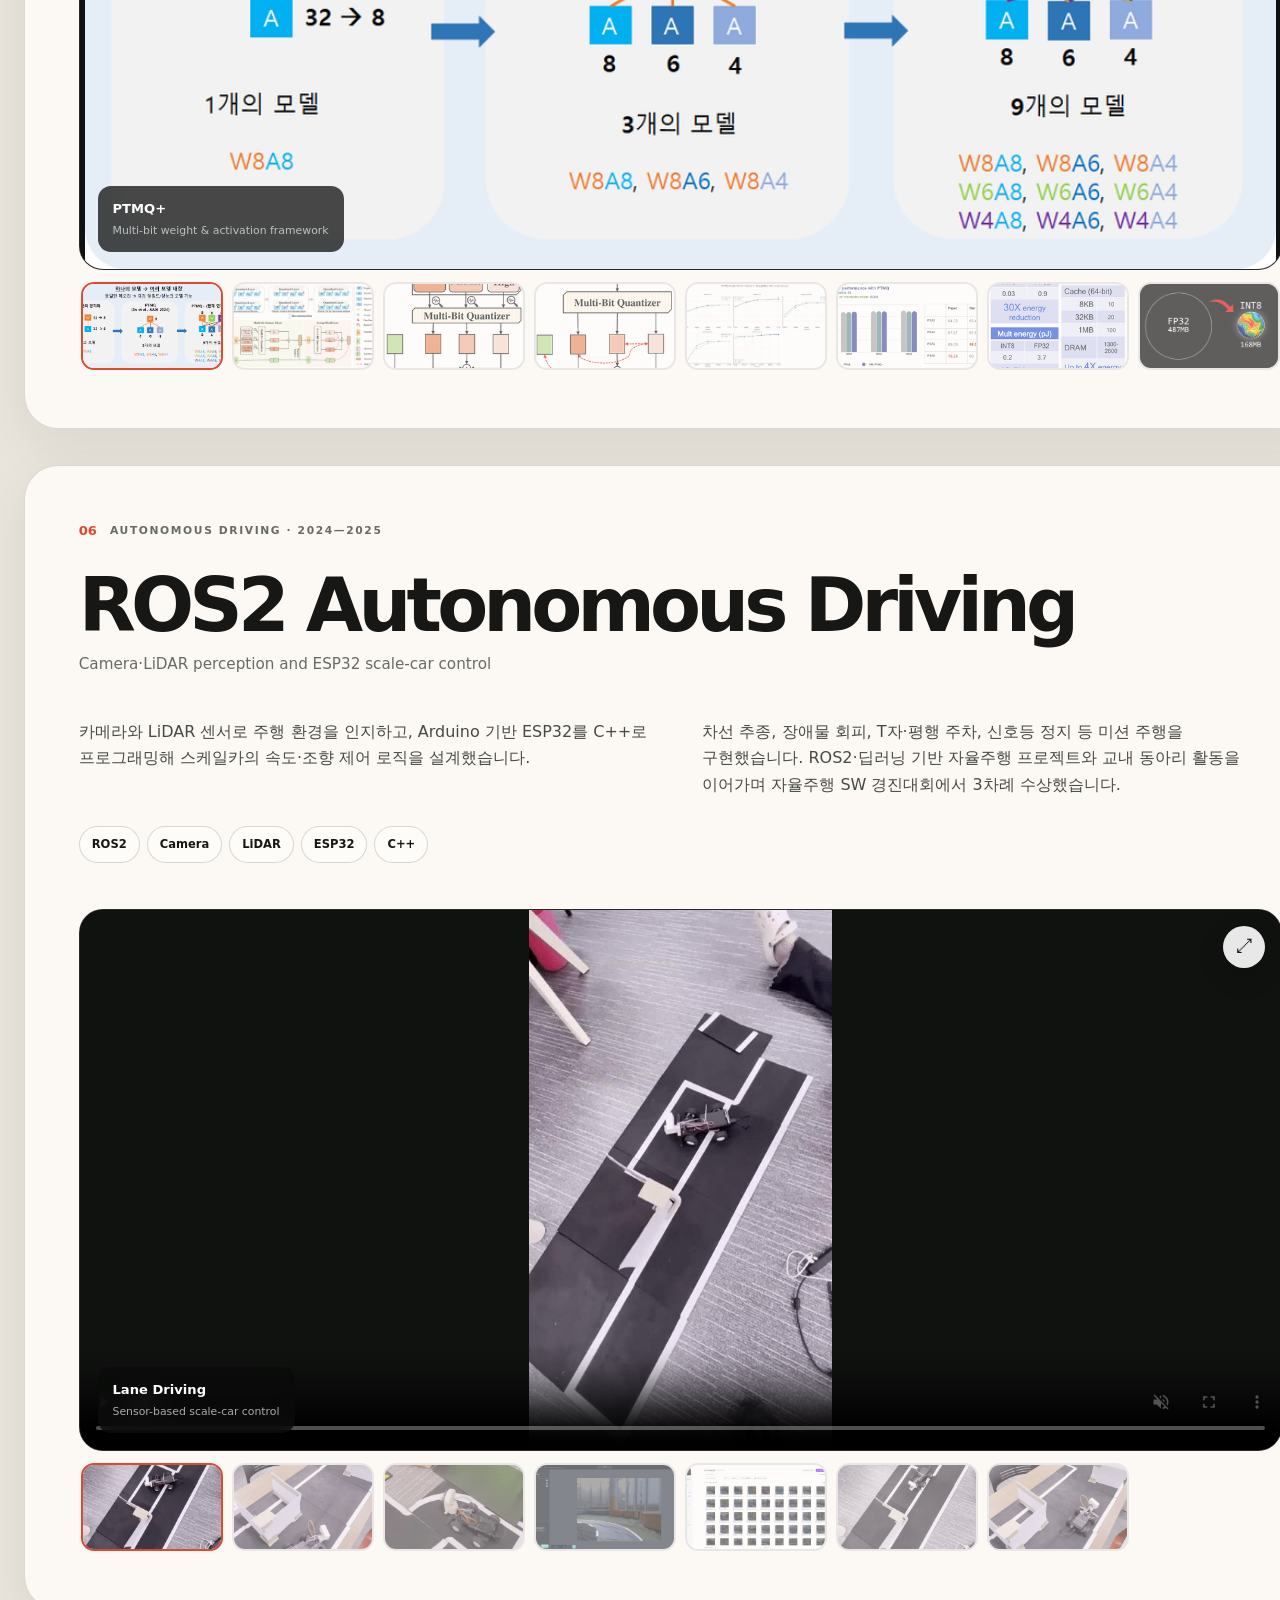
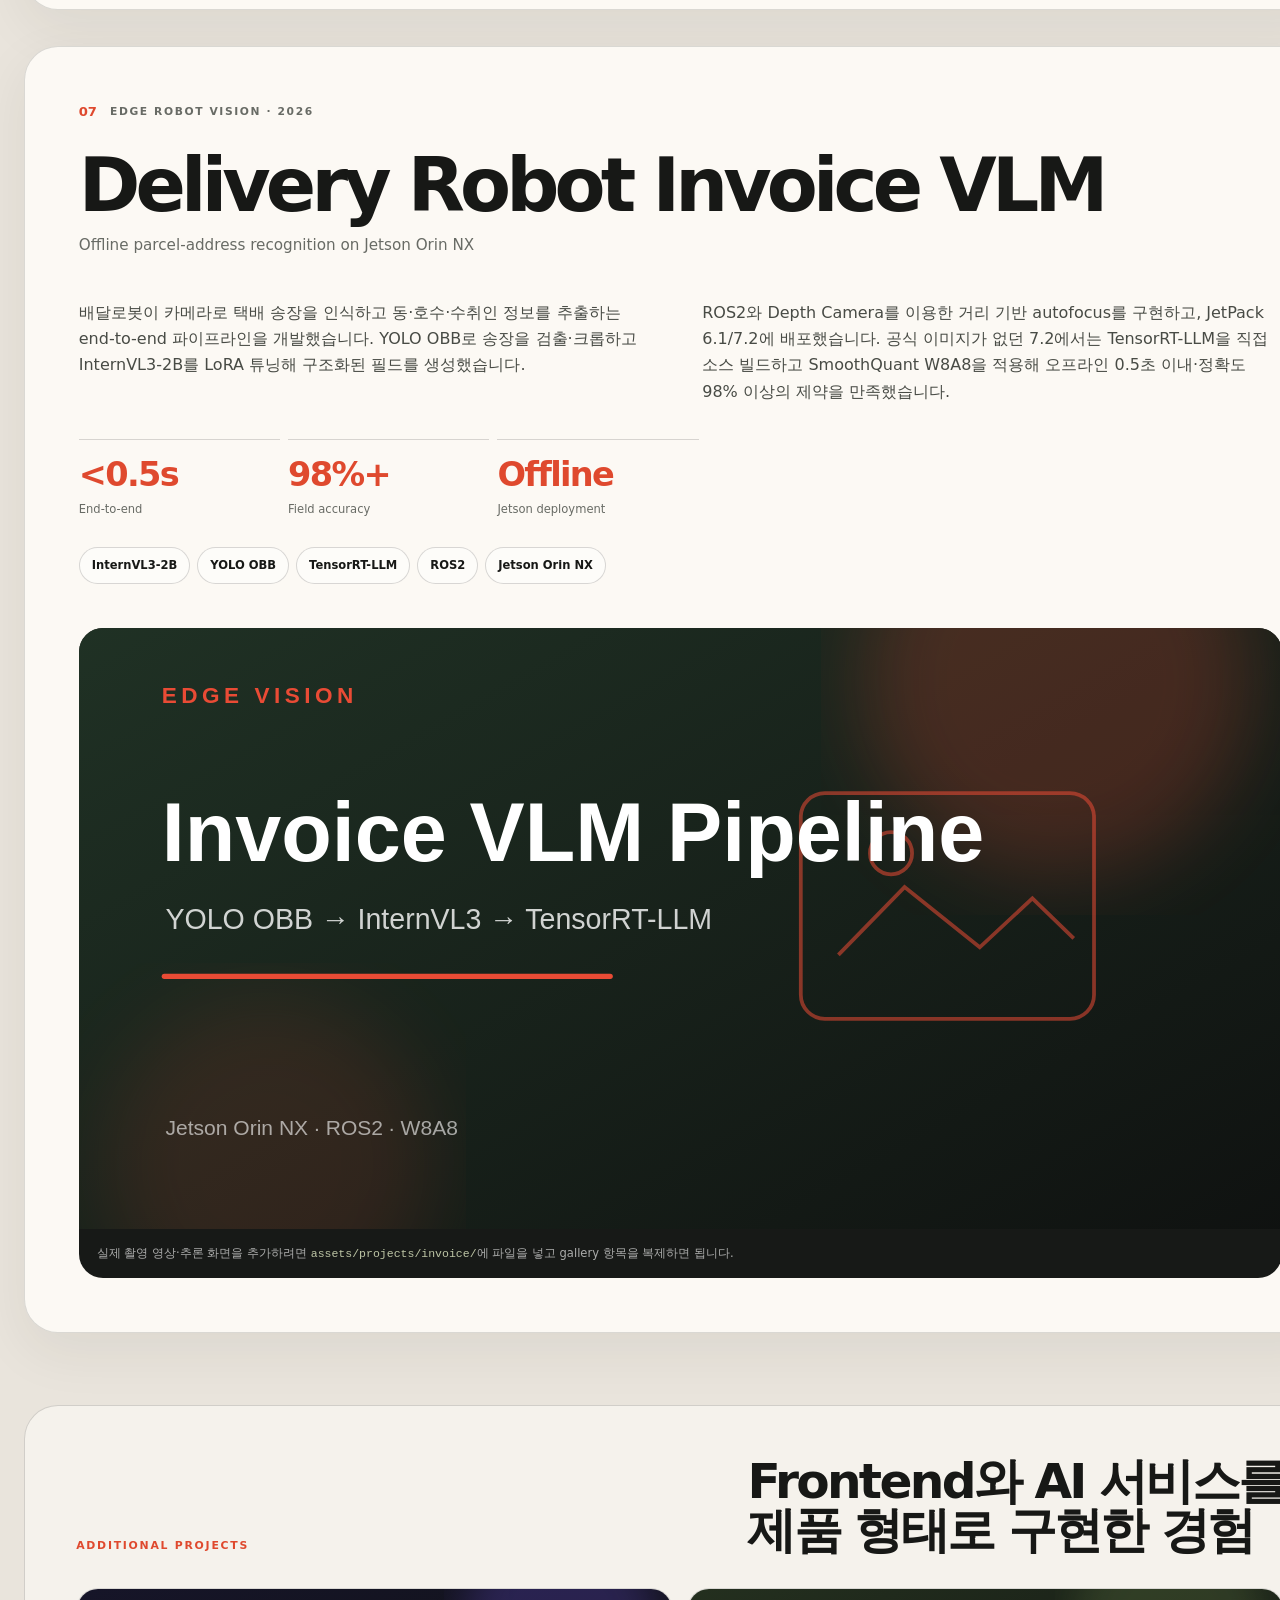
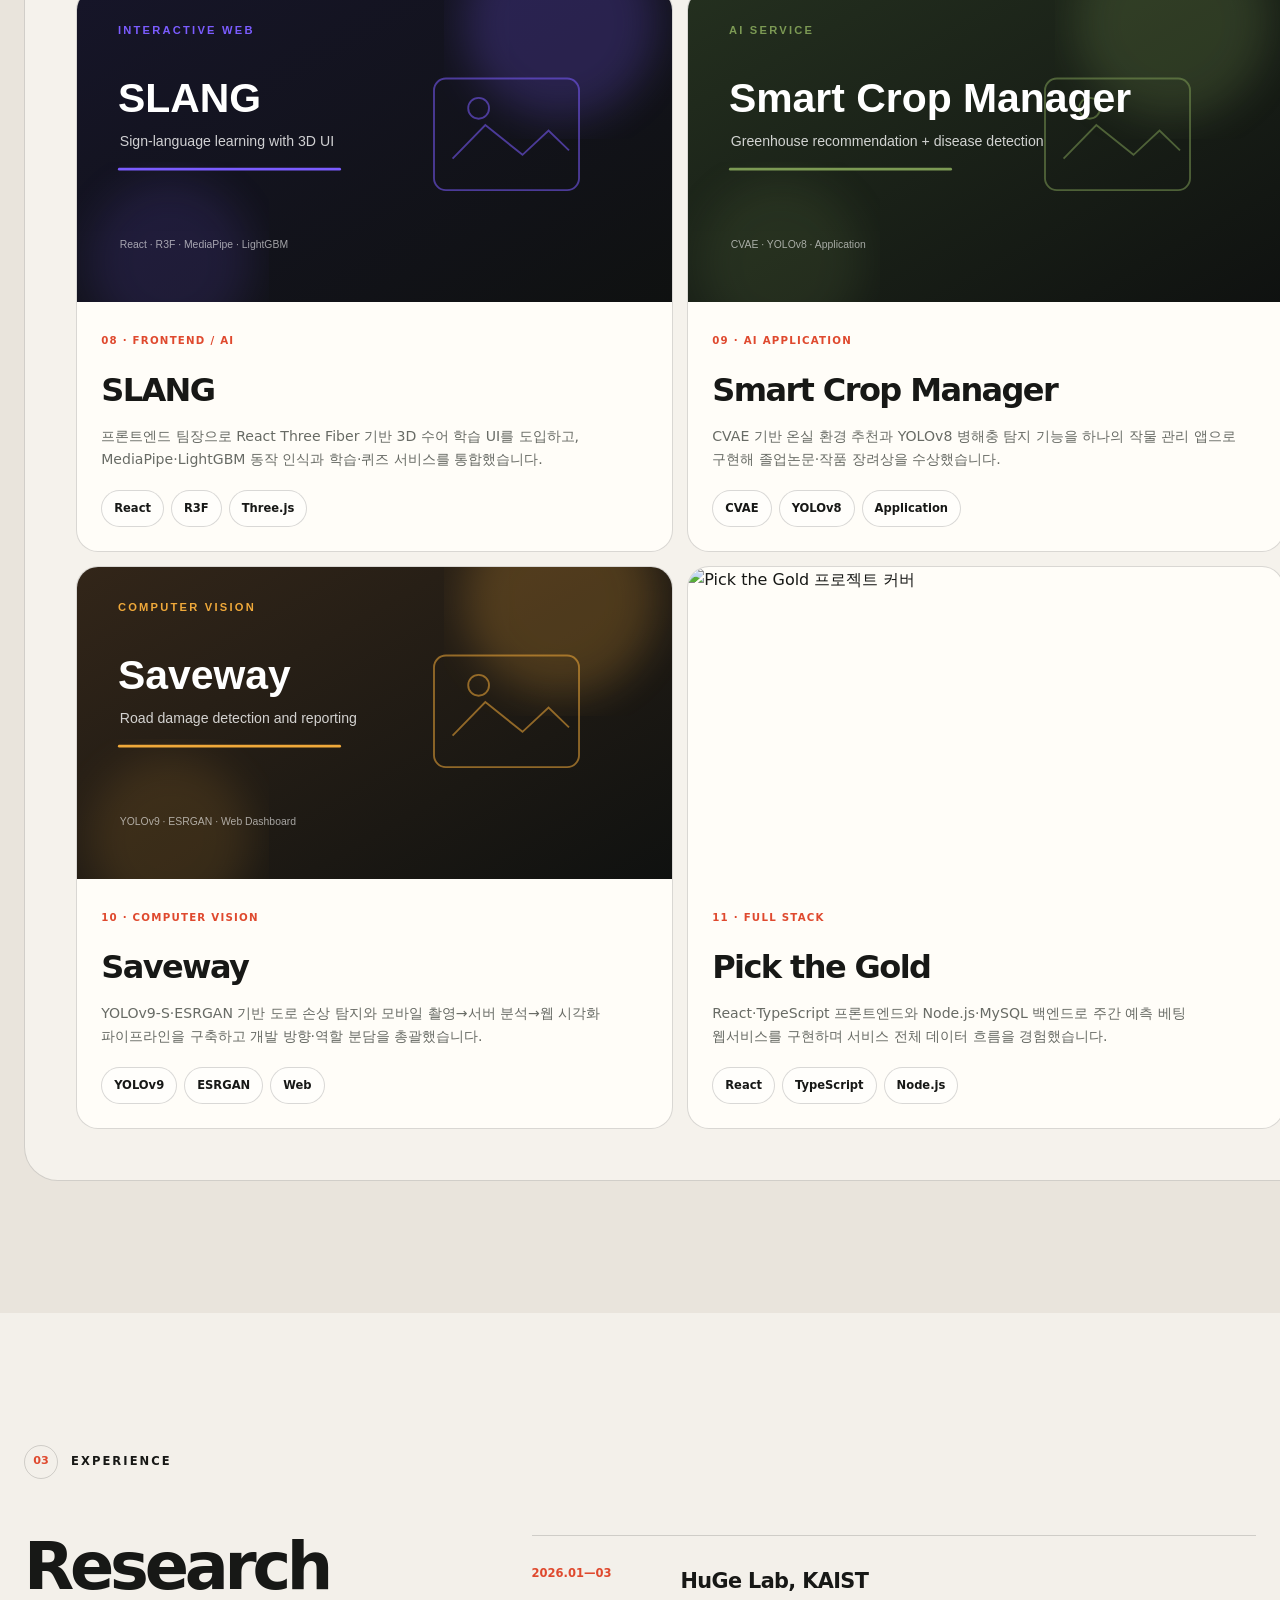
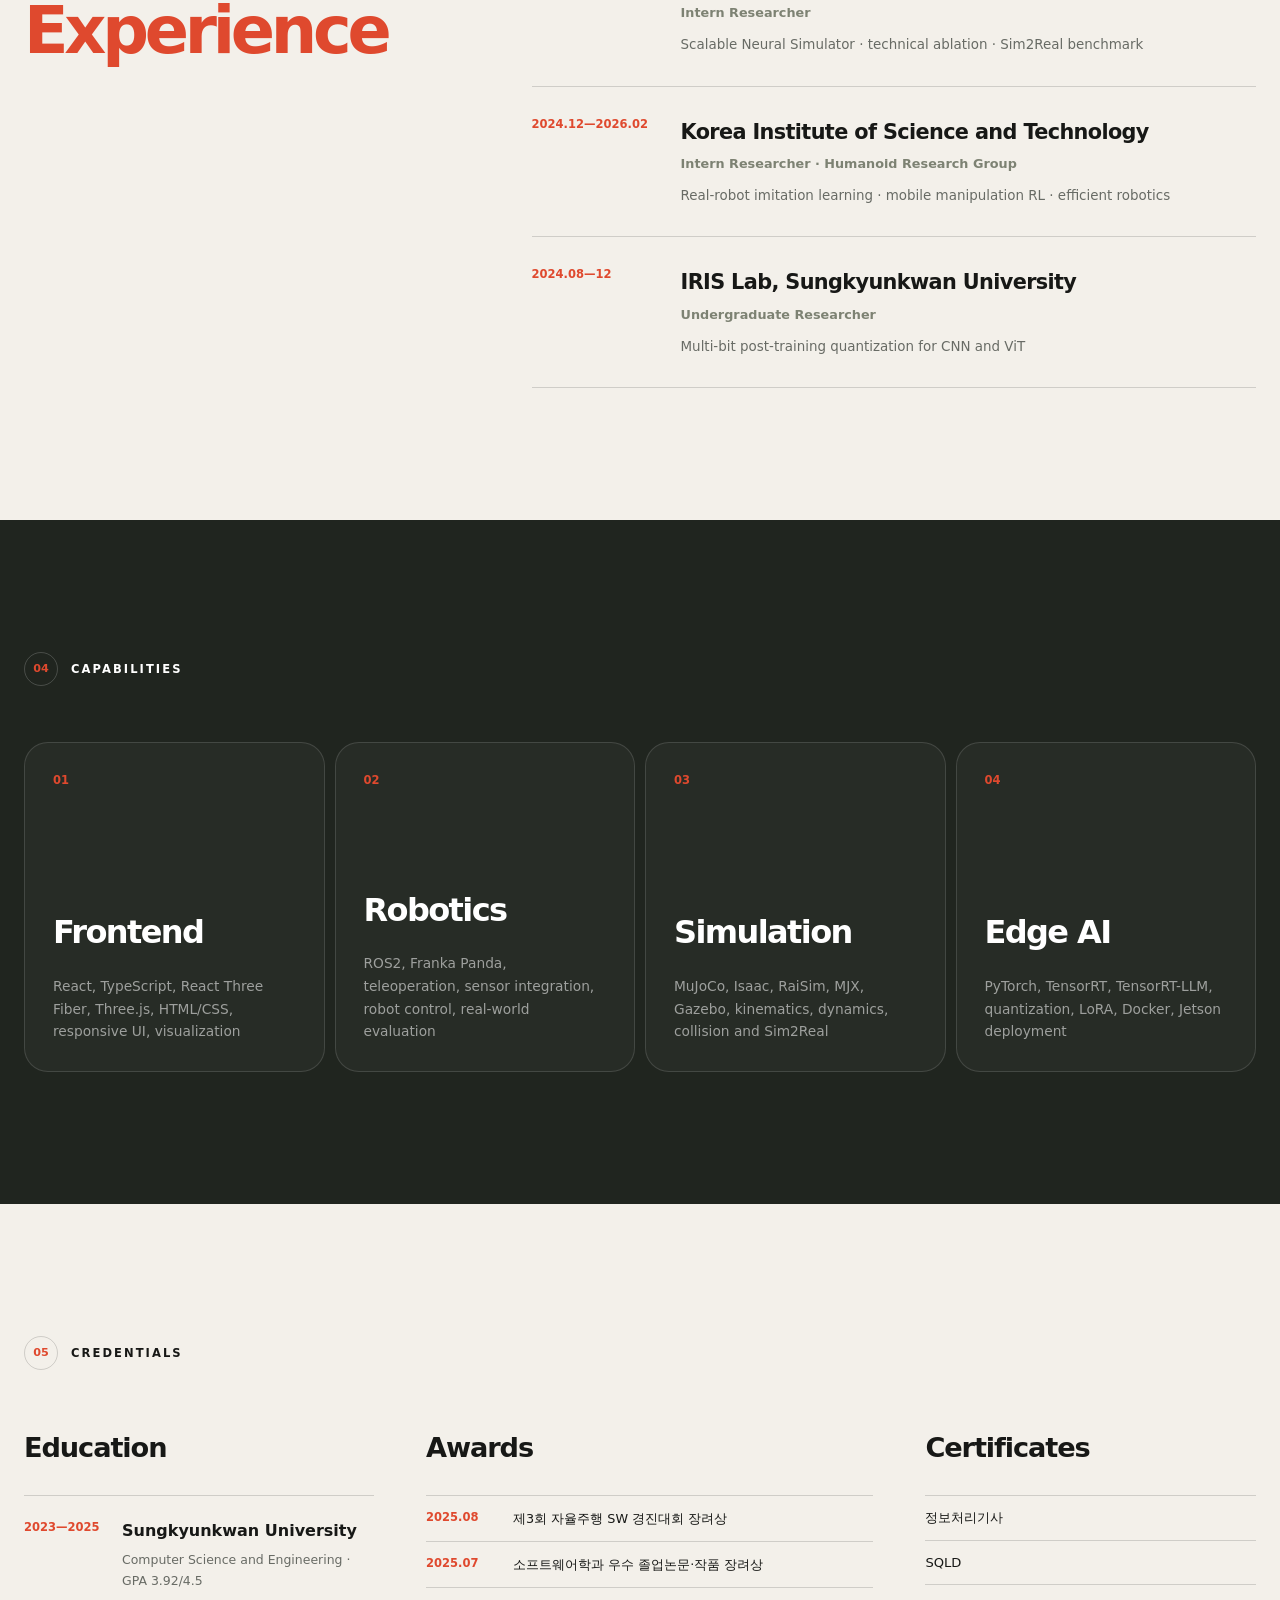
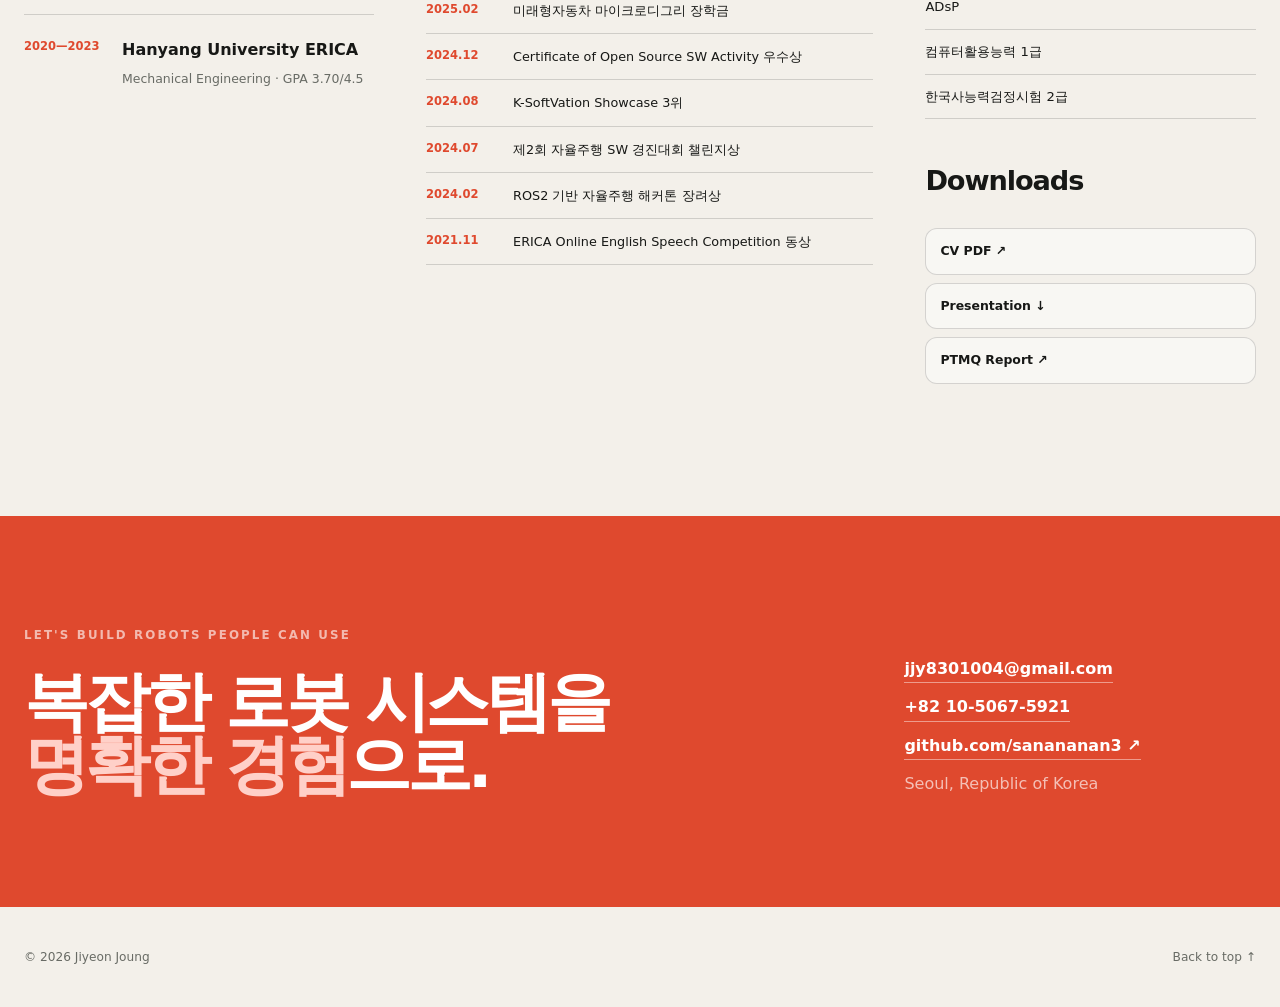
==== commit a3e020b3: "edit my css" ====
--- a/index.html
+++ b/index.html
@@ -72,8 +72,16 @@
           </div>
         </div>
         <div class="profile-chip">
-          <img src="assets/profile/profile.webp" alt="정지연 프로필 사진" width="120" height="132" />
-          <div><b>Jiyeon Joung</b><span>Robotics Researcher<br>Frontend Developer</span></div>
+          <img
+            src="assets/profile/profile.webp"
+            alt="정지연 프로필 사진"
+            width="138"
+            height="154"
+          />
+          <div>
+            <b>Jiyeon Joung</b>
+            <span>Robotics Researcher<br />Frontend Developer</span>
+          </div>
         </div>
         <div class="floating-note note-one"><b>ROS2</b><span>sensor → control</span></div>
         <div class="floating-note note-two"><b>R3F</b><span>3D interface</span></div>
--- a/styles.css
+++ b/styles.css
@@ -13,244 +13,1485 @@
   --shadow: 0 24px 70px rgba(33, 31, 25, .12);
   --shell: 1240px;
 }
-* { box-sizing: border-box; }
-html { scroll-behavior: smooth; }
-body { margin: 0; background: var(--paper); color: var(--ink); font-family: Inter, Pretendard, "Noto Sans KR", system-ui, -apple-system, BlinkMacSystemFont, "Segoe UI", sans-serif; line-height: 1.65; word-break: keep-all; }
-body::before { content: ""; position: fixed; inset: 0; pointer-events: none; opacity: .22; mix-blend-mode: multiply; background-image: url("data:image/svg+xml,%3Csvg viewBox='0 0 160 160' xmlns='http://www.w3.org/2000/svg'%3E%3Cfilter id='n'%3E%3CfeTurbulence type='fractalNoise' baseFrequency='.9' numOctaves='3' stitchTiles='stitch'/%3E%3C/filter%3E%3Crect width='100%25' height='100%25' filter='url(%23n)' opacity='.08'/%3E%3C/svg%3E"); z-index: 999; }
-a { color: inherit; text-decoration: none; }
-img, video { max-width: 100%; display: block; }
-button { font: inherit; }
-.shell { width: min(calc(100% - 48px), var(--shell)); margin-inline: auto; }
-.section-space { padding: 132px 0; }
-.skip-link { position: fixed; left: 16px; top: -80px; background: var(--ink); color: white; z-index: 1100; padding: 10px 16px; border-radius: 10px; }
-.skip-link:focus { top: 16px; }
-
-.site-header { width: min(calc(100% - 48px), 1380px); height: 86px; margin: 18px auto 0; padding: 0 20px 0 24px; display: grid; grid-template-columns: 1fr auto 1fr; align-items: center; position: sticky; top: 14px; z-index: 100; background: rgba(243, 240, 234, .88); backdrop-filter: blur(18px); border: 1px solid rgba(23,24,22,.12); border-radius: 20px; box-shadow: 0 12px 40px rgba(35,32,27,.08); }
-.brand { display: flex; align-items: center; gap: 10px; font-size: 1.2rem; font-weight: 900; letter-spacing: -.05em; }
-.brand i { width: 9px; height: 9px; border-radius: 50%; background: var(--red); }
-.site-header nav { display: flex; gap: 30px; }
-.site-header nav a { font-size: .82rem; font-weight: 760; color: #464944; position: relative; }
-.site-header nav a::after { content: ""; position: absolute; left: 0; right: 100%; bottom: -9px; height: 2px; background: var(--red); transition: right .25s; }
-.site-header nav a:hover::after, .site-header nav a.active::after { right: 0; }
-.header-actions { justify-self: end; display: flex; align-items: center; gap: 12px; font-size: .8rem; font-weight: 800; }
-.header-contact { color: white; background: var(--ink); padding: 11px 18px; border-radius: 999px; }
-
-.hero { min-height: calc(100vh - 118px); padding: 88px 0 90px; display: grid; grid-template-columns: .95fr 1.05fr; align-items: center; gap: 80px; }
-.eyebrow { color: var(--red); font-size: .74rem; font-weight: 900; letter-spacing: .18em; margin: 0 0 24px; }
-.hero h1 { margin: 0; font-size: clamp(3.4rem, 6.7vw, 7.2rem); line-height: .92; letter-spacing: -.07em; font-weight: 850; }
-h1 em, h2 em { color: var(--red); font-style: normal; }
-.hero-intro { max-width: 610px; color: var(--muted); font-size: clamp(1rem, 1.25vw, 1.17rem); margin: 34px 0 0; }
-.hero-links { display: flex; gap: 12px; flex-wrap: wrap; margin-top: 34px; }
-.button { min-height: 50px; display: inline-flex; align-items: center; justify-content: center; padding: 0 22px; border-radius: 999px; font-size: .84rem; font-weight: 850; border: 1px solid var(--line); }
-.button.primary { background: var(--red); color: white; border-color: var(--red); }
-.button.ghost { background: rgba(255,255,255,.5); }
-.hero-stats { display: grid; grid-template-columns: repeat(3, 1fr); margin: 54px 0 0; max-width: 580px; border-top: 1px solid var(--line); }
-.hero-stats div { padding: 21px 22px 0 0; border-right: 1px solid var(--line); }
-.hero-stats div:last-child { border-right: 0; padding-left: 22px; }
-.hero-stats div:nth-child(2) { padding-left: 22px; }
-.hero-stats dt { font-size: 1.8rem; line-height: 1; font-weight: 900; letter-spacing: -.05em; }
-.hero-stats dd { margin: 6px 0 0; color: var(--muted); font-size: .74rem; }
-.hero-media { min-height: 620px; position: relative; }
-.hero-video-card { width: min(100%, 650px); position: absolute; right: 0; top: 0; overflow: hidden; border-radius: 42px 42px 42px 160px; box-shadow: var(--shadow); background: #171a17; border: 8px solid var(--white); }
-.hero-video-card video { width: 100%; height: 520px; object-fit: cover; }
-.hero-video-meta { position: absolute; left: 28px; right: 28px; bottom: 24px; display: flex; justify-content: space-between; align-items: end; padding: 18px 20px; color: white; border-radius: 18px; background: rgba(18,22,18,.72); backdrop-filter: blur(12px); }
-.hero-video-meta span { font-size: .63rem; letter-spacing: .16em; font-weight: 850; }
-.hero-video-meta strong { font-size: 1rem; }
-.profile-chip { position: absolute; left: -15px; bottom: 4px; display: flex; align-items: center; gap: 16px; padding: 12px 22px 12px 12px; background: var(--white); border-radius: 22px; box-shadow: var(--shadow); z-index: 2; }
-.profile-chip img { width: 82px; height: 90px; object-fit: cover; border-radius: 16px; }
-.profile-chip b { display: block; font-size: 1rem; }
-.profile-chip span { display: block; margin-top: 4px; color: var(--muted); font-size: .72rem; line-height: 1.4; }
-.floating-note { position: absolute; padding: 14px 18px; border-radius: 18px; box-shadow: var(--shadow); font-size: .72rem; z-index: 4; }
-.floating-note b { display: block; font-size: 1.05rem; }
-.floating-note span { color: rgba(255,255,255,.72); }
-.note-one { left: 0; top: 70px; background: var(--red); color: white; transform: rotate(-5deg); }
-.note-two { right: -22px; bottom: 92px; background: var(--dark); color: white; transform: rotate(5deg); }
-
-.ticker { overflow: hidden; border-block: 1px solid var(--line); background: var(--paper-2); }
-.ticker div { width: max-content; display: flex; align-items: center; gap: 26px; padding: 17px 0; animation: ticker 28s linear infinite; font-weight: 900; font-size: .78rem; letter-spacing: .14em; }
-.ticker i { color: var(--red); font-style: normal; }
-@keyframes ticker { to { transform: translateX(-50%); } }
-
-.section-label { display: flex; align-items: center; gap: 13px; margin-bottom: 56px; }
-.section-label span { width: 34px; height: 34px; display: grid; place-items: center; border-radius: 50%; border: 1px solid var(--line); color: var(--red); font-size: .7rem; font-weight: 900; }
-.section-label p { margin: 0; font-size: .72rem; font-weight: 900; letter-spacing: .18em; }
-.about-grid { display: grid; grid-template-columns: 1fr 1fr; gap: 100px; }
-.about h2, .work-heading h2, .experience h2, .contact h2 { margin: 0; font-size: clamp(2.8rem, 5.1vw, 5.8rem); line-height: .98; letter-spacing: -.065em; }
-.about-copy { font-size: 1.08rem; color: #454842; }
-.about-copy p { margin: 0 0 24px; }
-.about-points { display: flex; flex-wrap: wrap; gap: 8px; margin-top: 36px; }
-.about-points span, .tags li { border: 1px solid var(--line); background: rgba(255,255,255,.45); border-radius: 999px; padding: 8px 12px; font-size: .72rem; font-weight: 760; list-style: none; }
-
-.work { background: #e9e4dc; border-radius: 50px 50px 0 0; }
-.work-heading { display: flex; justify-content: space-between; align-items: end; gap: 40px; margin-bottom: 42px; }
-.work-heading p { max-width: 420px; color: var(--muted); margin: 0 0 10px; }
-.filters { display: flex; gap: 8px; flex-wrap: wrap; margin-bottom: 72px; }
-.filters button { border: 1px solid var(--line); background: transparent; color: var(--ink); padding: 10px 16px; border-radius: 999px; cursor: pointer; font-size: .78rem; font-weight: 800; }
-.filters button.active { background: var(--ink); color: white; }
-.project-stack { display: grid; gap: 36px; }
-.project { padding: clamp(28px, 4.2vw, 58px); border: 1px solid rgba(23,24,22,.15); border-radius: 34px; background: rgba(255,253,248,.86); box-shadow: 0 18px 55px rgba(47,43,35,.07); transition: opacity .3s, transform .3s; }
-.project.is-hidden { display: none; }
-.project-featured { background: var(--dark); color: white; }
-.project-header { display: flex; justify-content: space-between; align-items: start; gap: 20px; }
-.project-header > div { display: flex; align-items: center; gap: 13px; }
-.project-no { color: var(--red); font-size: .82rem; font-weight: 900; }
-.project-type { margin: 0; font-size: .67rem; font-weight: 850; letter-spacing: .15em; color: var(--muted); }
-.project-featured .project-type { color: rgba(255,255,255,.52); }
-.project-arrow { width: 52px; height: 52px; display: grid; place-items: center; border-radius: 50%; background: var(--red); color: white; font-size: 1.35rem; }
-.doc-link { font-size: .76rem; font-weight: 850; border-bottom: 1px solid currentColor; }
-.project-title-row { display: flex; justify-content: space-between; align-items: end; gap: 28px; margin-top: 30px; }
-.project h3 { margin: 0; font-size: clamp(2.5rem, 5.8vw, 6rem); line-height: .92; letter-spacing: -.065em; }
-.project-subtitle { margin: 12px 0 0; color: var(--muted); font-size: .95rem; }
-.project-featured .project-subtitle { color: rgba(255,255,255,.62); }
-.project-status { flex: 0 0 auto; border: 1px solid rgba(255,255,255,.25); border-radius: 999px; padding: 9px 13px; font-size: .7rem; color: rgba(255,255,255,.75); }
-.project-story { margin-top: 42px; max-width: 950px; color: #484b45; font-size: 1rem; }
-.project-featured .project-story { color: rgba(255,255,255,.72); }
-.project-story.two-col { max-width: none; display: grid; grid-template-columns: 1fr 1fr; gap: 44px; }
-.project-story p { margin: 0; }
-.metric-row { display: grid; grid-template-columns: repeat(3, minmax(0,1fr)); gap: 8px; padding: 0; margin: 38px 0 0; }
-.metric-row div { border-top: 1px solid rgba(255,255,255,.2); padding-top: 18px; }
-.metric-row dt { color: var(--olive-soft); font-size: 2.1rem; line-height: 1; font-weight: 900; letter-spacing: -.05em; }
-.metric-row dd { margin: 8px 0 0; font-size: .72rem; color: rgba(255,255,255,.55); }
-.metric-row.compact { max-width: 620px; margin: 34px 0 0; }
-.metric-row.compact div { border-color: var(--line); }
-.metric-row.compact dt { color: var(--red); }
-.metric-row.compact dd { color: var(--muted); }
-.tags { display: flex; gap: 7px; flex-wrap: wrap; padding: 0; margin: 28px 0 0; }
-.project-featured .tags li { color: white; border-color: rgba(255,255,255,.16); background: rgba(255,255,255,.06); }
-
-.project-gallery { margin-top: 46px; }
-.gallery-stage { min-height: 540px; position: relative; overflow: hidden; border-radius: 24px; background: #101210; border: 1px solid rgba(255,255,255,.1); }
-.gallery-stage > img, .gallery-stage > video { width: 100%; height: 540px; object-fit: contain; background: #101210; }
-.portrait-stage > video { object-fit: contain; }
-.stage-caption { position: absolute; left: 18px; bottom: 18px; display: flex; flex-direction: column; padding: 12px 15px; color: white; border-radius: 13px; background: rgba(10,12,10,.74); backdrop-filter: blur(10px); pointer-events: none; }
-.stage-caption b { font-size: .82rem; }
-.stage-caption span { margin-top: 2px; color: rgba(255,255,255,.66); font-size: .68rem; }
-.expand-media { position: absolute; top: 16px; right: 16px; width: 42px; height: 42px; border: 0; border-radius: 50%; cursor: pointer; background: rgba(255,255,255,.9); color: var(--ink); font-size: 1.1rem; box-shadow: 0 8px 26px rgba(0,0,0,.18); }
-.gallery-thumbs { display: grid; grid-auto-flow: column; grid-auto-columns: 142px; gap: 9px; overflow-x: auto; padding: 12px 2px 4px; scrollbar-width: thin; }
-.media-thumb { height: 88px; overflow: hidden; border-radius: 13px; border: 2px solid transparent; padding: 0; background: #ddd; cursor: pointer; opacity: .62; transition: opacity .2s, border-color .2s, transform .2s; }
-.media-thumb:hover { opacity: .92; transform: translateY(-2px); }
-.media-thumb.active { opacity: 1; border-color: var(--red); }
-.media-thumb img { width: 100%; height: 100%; object-fit: cover; }
-.single-visual { margin-top: 44px; overflow: hidden; border-radius: 24px; background: #171917; color: white; }
-.single-visual img { width: 100%; aspect-ratio: 16/8; object-fit: cover; }
-.single-visual p { margin: 0; padding: 15px 18px; color: rgba(255,255,255,.64); font-size: .72rem; }
-.single-visual code { color: var(--olive-soft); }
-
-.secondary-projects { margin-top: 36px; padding: clamp(28px,4vw,54px); border-radius: 34px; border: 1px solid var(--line); background: rgba(255,253,248,.56); }
-.secondary-heading { display: flex; justify-content: space-between; align-items: end; gap: 30px; margin-bottom: 34px; }
-.secondary-heading > p { margin: 0; color: var(--red); font-size: .68rem; font-weight: 900; letter-spacing: .16em; }
-.secondary-heading h3 { margin: 0; font-size: clamp(2rem, 3.8vw, 4rem); line-height: 1; letter-spacing: -.055em; }
-.secondary-grid { display: grid; grid-template-columns: 1fr 1fr; gap: 14px; }
-.mini-project { overflow: hidden; border-radius: 22px; background: var(--white); border: 1px solid var(--line); }
-.mini-project.is-hidden { display: none; }
-.mini-project > img { width: 100%; aspect-ratio: 16/8.4; object-fit: cover; }
-.mini-project > div { padding: 24px; }
-.mini-project > div > span { color: var(--red); font-size: .64rem; font-weight: 900; letter-spacing: .12em; }
-.mini-project h4 { margin: 12px 0 8px; font-size: 2rem; letter-spacing: -.05em; }
-.mini-project p { margin: 0; color: var(--muted); font-size: .88rem; }
-.mini-project .tags { margin-top: 18px; }
-
-.experience-grid { display: grid; grid-template-columns: .72fr 1.28fr; gap: 100px; }
-.timeline { border-top: 1px solid var(--line); }
-.timeline-item { display: grid; grid-template-columns: 125px 1fr; gap: 24px; padding: 28px 0; border-bottom: 1px solid var(--line); }
-.timeline-item time { color: var(--red); font-size: .72rem; font-weight: 900; }
-.timeline-item h3 { margin: 0; font-size: 1.3rem; letter-spacing: -.03em; }
-.timeline-item p { margin: 4px 0 8px; color: var(--olive); font-size: .8rem; font-weight: 800; }
-.timeline-item span { color: var(--muted); font-size: .84rem; }
-.skills { background: var(--dark); color: white; }
-.skills .section-label span { border-color: rgba(255,255,255,.18); }
-.skill-cards { display: grid; grid-template-columns: repeat(4, 1fr); gap: 10px; }
-.skill-card { min-height: 330px; display: flex; flex-direction: column; justify-content: space-between; padding: 28px; border: 1px solid rgba(255,255,255,.13); border-radius: 24px; background: rgba(255,255,255,.035); }
-.skill-card > span { color: var(--red); font-size: .72rem; font-weight: 900; }
-.skill-card h3 { margin: auto 0 16px; font-size: 2rem; letter-spacing: -.05em; }
-.skill-card p { margin: 0; color: rgba(255,255,255,.55); font-size: .86rem; }
-
-.credential-columns { display: grid; grid-template-columns: .9fr 1.15fr .85fr; gap: 52px; }
-.credential-columns h2 { margin: 0 0 24px; font-size: 1.7rem; letter-spacing: -.04em; }
-.credential-item { display: grid; grid-template-columns: 80px 1fr; gap: 18px; padding: 22px 0; border-top: 1px solid var(--line); }
-.credential-item time, .award-list time { color: var(--red); font-size: .72rem; font-weight: 900; }
-.credential-item h3 { margin: 0; font-size: 1rem; }
-.credential-item p { margin: 6px 0 0; color: var(--muted); font-size: .78rem; }
-.award-list, .certificate-list { list-style: none; padding: 0; margin: 0; border-top: 1px solid var(--line); }
-.award-list li { display: grid; grid-template-columns: 75px 1fr; gap: 12px; padding: 12px 0; border-bottom: 1px solid var(--line); font-size: .8rem; }
-.certificate-list li { padding: 11px 0; border-bottom: 1px solid var(--line); font-size: .82rem; }
-.download-title { margin-top: 40px !important; }
-.download-links { display: grid; gap: 8px; }
-.download-links a { padding: 12px 14px; border: 1px solid var(--line); border-radius: 12px; font-size: .78rem; font-weight: 800; background: rgba(255,255,255,.45); }
-
-.contact { padding: 110px 0; background: var(--red); color: white; }
-.contact-grid { display: grid; grid-template-columns: 1.4fr .6fr; align-items: end; gap: 60px; }
-.contact .eyebrow { color: rgba(255,255,255,.62); }
-.contact h2 em { color: #ffd0c8; }
-.contact-info { display: grid; gap: 11px; justify-items: start; }
-.contact-info a { font-weight: 760; border-bottom: 1px solid rgba(255,255,255,.45); }
-.contact-info span { color: rgba(255,255,255,.65); }
-.site-footer { height: 100px; display: flex; justify-content: space-between; align-items: center; font-size: .76rem; color: var(--muted); }
-
-.media-dialog { width: min(94vw, 1300px); max-height: 92vh; padding: 0; border: 0; border-radius: 22px; overflow: hidden; background: #0b0d0b; color: white; box-shadow: 0 40px 100px rgba(0,0,0,.45); }
-.media-dialog::backdrop { background: rgba(12,13,12,.82); backdrop-filter: blur(7px); }
-.dialog-content { min-height: 60vh; display: grid; place-items: center; }
-.dialog-content img, .dialog-content video { max-height: 78vh; width: 100%; object-fit: contain; background: #0b0d0b; }
-.dialog-close { position: absolute; top: 13px; right: 13px; width: 42px; height: 42px; z-index: 3; border: 0; border-radius: 50%; background: rgba(255,255,255,.92); font-size: 1.5rem; cursor: pointer; }
-.dialog-caption { position: absolute; left: 16px; bottom: 16px; padding: 10px 13px; border-radius: 12px; background: rgba(0,0,0,.65); font-size: .76rem; }
-
-.reveal { opacity: 0; transform: translateY(24px); transition: opacity .7s ease, transform .7s ease; }
-.reveal.visible { opacity: 1; transform: none; }
+
+* {
+  box-sizing: border-box;
+}
+
+html {
+  scroll-behavior: smooth;
+}
+
+body {
+  margin: 0;
+  background: var(--paper);
+  color: var(--ink);
+  font-family:
+    Inter,
+    Pretendard,
+    "Noto Sans KR",
+    system-ui,
+    -apple-system,
+    BlinkMacSystemFont,
+    "Segoe UI",
+    sans-serif;
+  line-height: 1.65;
+  word-break: keep-all;
+}
+
+body::before {
+  content: "";
+  position: fixed;
+  inset: 0;
+  pointer-events: none;
+  opacity: .22;
+  mix-blend-mode: multiply;
+  background-image: url("data:image/svg+xml,%3Csvg viewBox='0 0 160 160' xmlns='http://www.w3.org/2000/svg'%3E%3Cfilter id='n'%3E%3CfeTurbulence type='fractalNoise' baseFrequency='.9' numOctaves='3' stitchTiles='stitch'/%3E%3C/filter%3E%3Crect width='100%25' height='100%25' filter='url(%23n)' opacity='.08'/%3E%3C/svg%3E");
+  z-index: 999;
+}
+
+a {
+  color: inherit;
+  text-decoration: none;
+}
+
+img,
+video {
+  max-width: 100%;
+  display: block;
+}
+
+button {
+  font: inherit;
+}
+
+.shell {
+  width: min(calc(100% - 48px), var(--shell));
+  margin-inline: auto;
+}
+
+.section-space {
+  padding: 132px 0;
+}
+
+.skip-link {
+  position: fixed;
+  left: 16px;
+  top: -80px;
+  background: var(--ink);
+  color: white;
+  z-index: 1100;
+  padding: 10px 16px;
+  border-radius: 10px;
+}
+
+.skip-link:focus {
+  top: 16px;
+}
+
+/* Header */
+
+.site-header {
+  width: min(calc(100% - 48px), 1380px);
+  height: 86px;
+  margin: 18px auto 0;
+  padding: 0 20px 0 24px;
+  display: grid;
+  grid-template-columns: 1fr auto 1fr;
+  align-items: center;
+  position: sticky;
+  top: 14px;
+  z-index: 100;
+  background: rgba(243, 240, 234, .88);
+  backdrop-filter: blur(18px);
+  border: 1px solid rgba(23, 24, 22, .12);
+  border-radius: 20px;
+  box-shadow: 0 12px 40px rgba(35, 32, 27, .08);
+}
+
+.brand {
+  display: flex;
+  align-items: center;
+  gap: 10px;
+  font-size: 1.2rem;
+  font-weight: 900;
+  letter-spacing: -.05em;
+}
+
+.brand i {
+  width: 9px;
+  height: 9px;
+  border-radius: 50%;
+  background: var(--red);
+}
+
+.site-header nav {
+  display: flex;
+  gap: 30px;
+}
+
+.site-header nav a {
+  font-size: .82rem;
+  font-weight: 760;
+  color: #464944;
+  position: relative;
+}
+
+.site-header nav a::after {
+  content: "";
+  position: absolute;
+  left: 0;
+  right: 100%;
+  bottom: -9px;
+  height: 2px;
+  background: var(--red);
+  transition: right .25s;
+}
+
+.site-header nav a:hover::after,
+.site-header nav a.active::after {
+  right: 0;
+}
+
+.header-actions {
+  justify-self: end;
+  display: flex;
+  align-items: center;
+  gap: 12px;
+  font-size: .8rem;
+  font-weight: 800;
+}
+
+.header-contact {
+  color: white;
+  background: var(--ink);
+  padding: 11px 18px;
+  border-radius: 999px;
+}
+
+/* Hero */
+
+.hero {
+  min-height: calc(100vh - 118px);
+  padding: 88px 0 90px;
+  display: grid;
+  grid-template-columns: .95fr 1.05fr;
+  align-items: center;
+  gap: 80px;
+}
+
+.eyebrow {
+  color: var(--red);
+  font-size: .74rem;
+  font-weight: 900;
+  letter-spacing: .18em;
+  margin: 0 0 24px;
+}
+
+.hero h1 {
+  margin: 0;
+  font-size: clamp(3.4rem, 6.7vw, 7.2rem);
+  line-height: .92;
+  letter-spacing: -.07em;
+  font-weight: 850;
+}
+
+h1 em,
+h2 em {
+  color: var(--red);
+  font-style: normal;
+}
+
+.hero-intro {
+  max-width: 610px;
+  color: var(--muted);
+  font-size: clamp(1rem, 1.25vw, 1.17rem);
+  margin: 34px 0 0;
+}
+
+.hero-links {
+  display: flex;
+  gap: 12px;
+  flex-wrap: wrap;
+  margin-top: 34px;
+}
+
+.button {
+  min-height: 50px;
+  display: inline-flex;
+  align-items: center;
+  justify-content: center;
+  padding: 0 22px;
+  border-radius: 999px;
+  font-size: .84rem;
+  font-weight: 850;
+  border: 1px solid var(--line);
+}
+
+.button.primary {
+  background: var(--red);
+  color: white;
+  border-color: var(--red);
+}
+
+.button.ghost {
+  background: rgba(255, 255, 255, .5);
+}
+
+.hero-stats {
+  display: grid;
+  grid-template-columns: repeat(3, 1fr);
+  margin: 54px 0 0;
+  max-width: 580px;
+  border-top: 1px solid var(--line);
+}
+
+.hero-stats div {
+  padding: 21px 22px 0 0;
+  border-right: 1px solid var(--line);
+}
+
+.hero-stats div:last-child {
+  border-right: 0;
+  padding-left: 22px;
+}
+
+.hero-stats div:nth-child(2) {
+  padding-left: 22px;
+}
+
+.hero-stats dt {
+  font-size: 1.8rem;
+  line-height: 1;
+  font-weight: 900;
+  letter-spacing: -.05em;
+}
+
+.hero-stats dd {
+  margin: 6px 0 0;
+  color: var(--muted);
+  font-size: .74rem;
+}
+
+.hero-media {
+  min-height: 660px;
+  position: relative;
+}
+
+.hero-video-card {
+  width: min(100%, 650px);
+  position: absolute;
+  right: 0;
+  top: 0;
+  overflow: hidden;
+  border-radius: 42px 42px 42px 160px;
+  box-shadow: var(--shadow);
+  background: #171a17;
+  border: 8px solid var(--white);
+}
+
+.hero-video-card video {
+  width: 100%;
+  height: 520px;
+  object-fit: cover;
+}
+
+.hero-video-meta {
+  position: absolute;
+  left: 28px;
+  right: 28px;
+  bottom: 24px;
+  display: flex;
+  justify-content: space-between;
+  align-items: end;
+  padding: 18px 20px;
+  color: white;
+  border-radius: 18px;
+  background: rgba(18, 22, 18, .72);
+  backdrop-filter: blur(12px);
+}
+
+.hero-video-meta span {
+  font-size: .63rem;
+  letter-spacing: .16em;
+  font-weight: 850;
+}
+
+.hero-video-meta strong {
+  font-size: 1rem;
+}
+
+/* Enlarged profile */
+
+.profile-chip {
+  position: absolute;
+  left: -28px;
+  bottom: -14px;
+  min-width: 350px;
+  display: flex;
+  align-items: center;
+  gap: 20px;
+  padding: 16px 28px 16px 16px;
+  background: var(--white);
+  border-radius: 28px;
+  box-shadow: var(--shadow);
+  z-index: 2;
+}
+
+.profile-chip img {
+  width: 138px;
+  height: 154px;
+  object-fit: cover;
+  object-position: center 22%;
+  border-radius: 21px;
+}
+
+.profile-chip b {
+  display: block;
+  font-size: 1.22rem;
+  letter-spacing: -.025em;
+}
+
+.profile-chip span {
+  display: block;
+  margin-top: 7px;
+  color: var(--muted);
+  font-size: .82rem;
+  line-height: 1.45;
+}
+
+.floating-note {
+  position: absolute;
+  padding: 14px 18px;
+  border-radius: 18px;
+  box-shadow: var(--shadow);
+  font-size: .72rem;
+  z-index: 4;
+}
+
+.floating-note b {
+  display: block;
+  font-size: 1.05rem;
+}
+
+.floating-note span {
+  color: rgba(255, 255, 255, .72);
+}
+
+.note-one {
+  left: 0;
+  top: 70px;
+  background: var(--red);
+  color: white;
+  transform: rotate(-5deg);
+}
+
+.note-two {
+  right: -22px;
+  bottom: 92px;
+  background: var(--dark);
+  color: white;
+  transform: rotate(5deg);
+}
+
+/* Ticker */
+
+.ticker {
+  overflow: hidden;
+  border-block: 1px solid var(--line);
+  background: var(--paper-2);
+}
+
+.ticker div {
+  width: max-content;
+  display: flex;
+  align-items: center;
+  gap: 26px;
+  padding: 17px 0;
+  animation: ticker 28s linear infinite;
+  font-weight: 900;
+  font-size: .78rem;
+  letter-spacing: .14em;
+}
+
+.ticker i {
+  color: var(--red);
+  font-style: normal;
+}
+
+@keyframes ticker {
+  to {
+    transform: translateX(-50%);
+  }
+}
+
+/* About */
+
+.section-label {
+  display: flex;
+  align-items: center;
+  gap: 13px;
+  margin-bottom: 56px;
+}
+
+.section-label span {
+  width: 34px;
+  height: 34px;
+  display: grid;
+  place-items: center;
+  border-radius: 50%;
+  border: 1px solid var(--line);
+  color: var(--red);
+  font-size: .7rem;
+  font-weight: 900;
+}
+
+.section-label p {
+  margin: 0;
+  font-size: .72rem;
+  font-weight: 900;
+  letter-spacing: .18em;
+}
+
+.about-grid {
+  display: grid;
+  grid-template-columns: 1fr 1fr;
+  gap: 100px;
+}
+
+.about h2,
+.work-heading h2,
+.experience h2,
+.contact h2 {
+  margin: 0;
+  font-size: clamp(2.8rem, 5.1vw, 5.8rem);
+  line-height: .98;
+  letter-spacing: -.065em;
+}
+
+.about-copy {
+  font-size: 1.08rem;
+  color: #454842;
+}
+
+.about-copy p {
+  margin: 0 0 24px;
+}
+
+.about-points {
+  display: flex;
+  flex-wrap: wrap;
+  gap: 8px;
+  margin-top: 36px;
+}
+
+.about-points span,
+.tags li {
+  border: 1px solid var(--line);
+  background: rgba(255, 255, 255, .45);
+  border-radius: 999px;
+  padding: 8px 12px;
+  font-size: .72rem;
+  font-weight: 760;
+  list-style: none;
+}
+
+/* Projects */
+
+.work {
+  background: #e9e4dc;
+  border-radius: 50px 50px 0 0;
+}
+
+.work-heading {
+  display: flex;
+  justify-content: space-between;
+  align-items: end;
+  gap: 40px;
+  margin-bottom: 42px;
+}
+
+.work-heading p {
+  max-width: 420px;
+  color: var(--muted);
+  margin: 0 0 10px;
+}
+
+.filters {
+  display: flex;
+  gap: 8px;
+  flex-wrap: wrap;
+  margin-bottom: 72px;
+}
+
+.filters button {
+  border: 1px solid var(--line);
+  background: transparent;
+  color: var(--ink);
+  padding: 10px 16px;
+  border-radius: 999px;
+  cursor: pointer;
+  font-size: .78rem;
+  font-weight: 800;
+}
+
+.filters button.active {
+  background: var(--ink);
+  color: white;
+}
+
+.project-stack {
+  display: grid;
+  gap: 36px;
+}
+
+.project {
+  padding: clamp(28px, 4.2vw, 58px);
+  border: 1px solid rgba(23, 24, 22, .15);
+  border-radius: 34px;
+  background: rgba(255, 253, 248, .86);
+  box-shadow: 0 18px 55px rgba(47, 43, 35, .07);
+  transition: opacity .3s, transform .3s;
+}
+
+.project.is-hidden {
+  display: none;
+}
+
+.project-featured {
+  background: var(--dark);
+  color: white;
+}
+
+.project-header {
+  display: flex;
+  justify-content: space-between;
+  align-items: start;
+  gap: 20px;
+}
+
+.project-header > div {
+  display: flex;
+  align-items: center;
+  gap: 13px;
+}
+
+.project-no {
+  color: var(--red);
+  font-size: .82rem;
+  font-weight: 900;
+}
+
+.project-type {
+  margin: 0;
+  font-size: .67rem;
+  font-weight: 850;
+  letter-spacing: .15em;
+  color: var(--muted);
+}
+
+.project-featured .project-type {
+  color: rgba(255, 255, 255, .52);
+}
+
+.project-arrow {
+  width: 52px;
+  height: 52px;
+  display: grid;
+  place-items: center;
+  border-radius: 50%;
+  background: var(--red);
+  color: white;
+  font-size: 1.35rem;
+}
+
+.doc-link {
+  font-size: .76rem;
+  font-weight: 850;
+  border-bottom: 1px solid currentColor;
+}
+
+.project-title-row {
+  display: flex;
+  justify-content: space-between;
+  align-items: end;
+  gap: 28px;
+  margin-top: 30px;
+}
+
+.project h3 {
+  margin: 0;
+  font-size: clamp(2.5rem, 5.8vw, 6rem);
+  line-height: .92;
+  letter-spacing: -.065em;
+}
+
+.project-subtitle {
+  margin: 12px 0 0;
+  color: var(--muted);
+  font-size: .95rem;
+}
+
+.project-featured .project-subtitle {
+  color: rgba(255, 255, 255, .62);
+}
+
+.project-status {
+  flex: 0 0 auto;
+  border: 1px solid rgba(255, 255, 255, .25);
+  border-radius: 999px;
+  padding: 9px 13px;
+  font-size: .7rem;
+  color: rgba(255, 255, 255, .75);
+}
+
+.project-story {
+  margin-top: 42px;
+  max-width: 950px;
+  color: #484b45;
+  font-size: 1rem;
+}
+
+.project-featured .project-story {
+  color: rgba(255, 255, 255, .72);
+}
+
+.project-story.two-col {
+  max-width: none;
+  display: grid;
+  grid-template-columns: 1fr 1fr;
+  gap: 44px;
+}
+
+.project-story p {
+  margin: 0;
+}
+
+.metric-row {
+  display: grid;
+  grid-template-columns: repeat(3, minmax(0, 1fr));
+  gap: 8px;
+  padding: 0;
+  margin: 38px 0 0;
+}
+
+.metric-row div {
+  border-top: 1px solid rgba(255, 255, 255, .2);
+  padding-top: 18px;
+}
+
+.metric-row dt {
+  color: var(--olive-soft);
+  font-size: 2.1rem;
+  line-height: 1;
+  font-weight: 900;
+  letter-spacing: -.05em;
+}
+
+.metric-row dd {
+  margin: 8px 0 0;
+  font-size: .72rem;
+  color: rgba(255, 255, 255, .55);
+}
+
+.metric-row.compact {
+  max-width: 620px;
+  margin: 34px 0 0;
+}
+
+.metric-row.compact div {
+  border-color: var(--line);
+}
+
+.metric-row.compact dt {
+  color: var(--red);
+}
+
+.metric-row.compact dd {
+  color: var(--muted);
+}
+
+.tags {
+  display: flex;
+  gap: 7px;
+  flex-wrap: wrap;
+  padding: 0;
+  margin: 28px 0 0;
+}
+
+.project-featured .tags li {
+  color: white;
+  border-color: rgba(255, 255, 255, .16);
+  background: rgba(255, 255, 255, .06);
+}
+
+/* Media gallery */
+
+.project-gallery {
+  margin-top: 46px;
+}
+
+.gallery-stage {
+  min-height: 540px;
+  position: relative;
+  overflow: hidden;
+  border-radius: 24px;
+  background: #101210;
+  border: 1px solid rgba(255, 255, 255, .1);
+}
+
+.gallery-stage > img,
+.gallery-stage > video {
+  width: 100%;
+  height: 540px;
+  object-fit: contain;
+  background: #101210;
+}
+
+.portrait-stage > video {
+  object-fit: contain;
+}
+
+.stage-caption {
+  position: absolute;
+  left: 18px;
+  bottom: 18px;
+  display: flex;
+  flex-direction: column;
+  padding: 12px 15px;
+  color: white;
+  border-radius: 13px;
+  background: rgba(10, 12, 10, .74);
+  backdrop-filter: blur(10px);
+  pointer-events: none;
+}
+
+.stage-caption b {
+  font-size: .82rem;
+}
+
+.stage-caption span {
+  margin-top: 2px;
+  color: rgba(255, 255, 255, .66);
+  font-size: .68rem;
+}
+
+.expand-media {
+  position: absolute;
+  top: 16px;
+  right: 16px;
+  width: 42px;
+  height: 42px;
+  border: 0;
+  border-radius: 50%;
+  cursor: pointer;
+  background: rgba(255, 255, 255, .9);
+  color: var(--ink);
+  font-size: 1.1rem;
+  box-shadow: 0 8px 26px rgba(0, 0, 0, .18);
+}
+
+.gallery-thumbs {
+  display: grid;
+  grid-auto-flow: column;
+  grid-auto-columns: 142px;
+  gap: 9px;
+  overflow-x: auto;
+  padding: 12px 2px 4px;
+  scrollbar-width: thin;
+}
+
+.media-thumb {
+  height: 88px;
+  overflow: hidden;
+  border-radius: 13px;
+  border: 2px solid transparent;
+  padding: 0;
+  background: #ddd;
+  cursor: pointer;
+  opacity: .62;
+  transition:
+    opacity .2s,
+    border-color .2s,
+    transform .2s;
+}
+
+.media-thumb:hover {
+  opacity: .92;
+  transform: translateY(-2px);
+}
+
+.media-thumb.active {
+  opacity: 1;
+  border-color: var(--red);
+}
+
+.media-thumb img {
+  width: 100%;
+  height: 100%;
+  object-fit: cover;
+}
+
+.single-visual {
+  margin-top: 44px;
+  overflow: hidden;
+  border-radius: 24px;
+  background: #171917;
+  color: white;
+}
+
+.single-visual img {
+  width: 100%;
+  aspect-ratio: 16 / 8;
+  object-fit: cover;
+}
+
+.single-visual p {
+  margin: 0;
+  padding: 15px 18px;
+  color: rgba(255, 255, 255, .64);
+  font-size: .72rem;
+}
+
+.single-visual code {
+  color: var(--olive-soft);
+}
+
+/* Secondary projects */
+
+.secondary-projects {
+  margin-top: 36px;
+  padding: clamp(28px, 4vw, 54px);
+  border-radius: 34px;
+  border: 1px solid var(--line);
+  background: rgba(255, 253, 248, .56);
+}
+
+.secondary-heading {
+  display: flex;
+  justify-content: space-between;
+  align-items: end;
+  gap: 30px;
+  margin-bottom: 34px;
+}
+
+.secondary-heading > p {
+  margin: 0;
+  color: var(--red);
+  font-size: .68rem;
+  font-weight: 900;
+  letter-spacing: .16em;
+}
+
+.secondary-heading h3 {
+  margin: 0;
+  font-size: clamp(2rem, 3.8vw, 4rem);
+  line-height: 1;
+  letter-spacing: -.055em;
+}
+
+.secondary-grid {
+  display: grid;
+  grid-template-columns: 1fr 1fr;
+  gap: 14px;
+}
+
+.mini-project {
+  overflow: hidden;
+  border-radius: 22px;
+  background: var(--white);
+  border: 1px solid var(--line);
+}
+
+.mini-project.is-hidden {
+  display: none;
+}
+
+.mini-project > img {
+  width: 100%;
+  aspect-ratio: 16 / 8.4;
+  object-fit: cover;
+}
+
+.mini-project > div {
+  padding: 24px;
+}
+
+.mini-project > div > span {
+  color: var(--red);
+  font-size: .64rem;
+  font-weight: 900;
+  letter-spacing: .12em;
+}
+
+.mini-project h4 {
+  margin: 12px 0 8px;
+  font-size: 2rem;
+  letter-spacing: -.05em;
+}
+
+.mini-project p {
+  margin: 0;
+  color: var(--muted);
+  font-size: .88rem;
+}
+
+.mini-project .tags {
+  margin-top: 18px;
+}
+
+/* Experience */
+
+.experience-grid {
+  display: grid;
+  grid-template-columns: .72fr 1.28fr;
+  gap: 100px;
+}
+
+.timeline {
+  border-top: 1px solid var(--line);
+}
+
+.timeline-item {
+  display: grid;
+  grid-template-columns: 125px 1fr;
+  gap: 24px;
+  padding: 28px 0;
+  border-bottom: 1px solid var(--line);
+}
+
+.timeline-item time {
+  color: var(--red);
+  font-size: .72rem;
+  font-weight: 900;
+}
+
+.timeline-item h3 {
+  margin: 0;
+  font-size: 1.3rem;
+  letter-spacing: -.03em;
+}
+
+.timeline-item p {
+  margin: 4px 0 8px;
+  color: var(--olive);
+  font-size: .8rem;
+  font-weight: 800;
+}
+
+.timeline-item span {
+  color: var(--muted);
+  font-size: .84rem;
+}
+
+/* Skills */
+
+.skills {
+  background: var(--dark);
+  color: white;
+}
+
+.skills .section-label span {
+  border-color: rgba(255, 255, 255, .18);
+}
+
+.skill-cards {
+  display: grid;
+  grid-template-columns: repeat(4, 1fr);
+  gap: 10px;
+}
+
+.skill-card {
+  min-height: 330px;
+  display: flex;
+  flex-direction: column;
+  justify-content: space-between;
+  padding: 28px;
+  border: 1px solid rgba(255, 255, 255, .13);
+  border-radius: 24px;
+  background: rgba(255, 255, 255, .035);
+}
+
+.skill-card > span {
+  color: var(--red);
+  font-size: .72rem;
+  font-weight: 900;
+}
+
+.skill-card h3 {
+  margin: auto 0 16px;
+  font-size: 2rem;
+  letter-spacing: -.05em;
+}
+
+.skill-card p {
+  margin: 0;
+  color: rgba(255, 255, 255, .55);
+  font-size: .86rem;
+}
+
+/* Credentials */
+
+.credential-columns {
+  display: grid;
+  grid-template-columns: .9fr 1.15fr .85fr;
+  gap: 52px;
+}
+
+.credential-columns h2 {
+  margin: 0 0 24px;
+  font-size: 1.7rem;
+  letter-spacing: -.04em;
+}
+
+.credential-item {
+  display: grid;
+  grid-template-columns: 80px 1fr;
+  gap: 18px;
+  padding: 22px 0;
+  border-top: 1px solid var(--line);
+}
+
+.credential-item time,
+.award-list time {
+  color: var(--red);
+  font-size: .72rem;
+  font-weight: 900;
+}
+
+.credential-item h3 {
+  margin: 0;
+  font-size: 1rem;
+}
+
+.credential-item p {
+  margin: 6px 0 0;
+  color: var(--muted);
+  font-size: .78rem;
+}
+
+.award-list,
+.certificate-list {
+  list-style: none;
+  padding: 0;
+  margin: 0;
+  border-top: 1px solid var(--line);
+}
+
+.award-list li {
+  display: grid;
+  grid-template-columns: 75px 1fr;
+  gap: 12px;
+  padding: 12px 0;
+  border-bottom: 1px solid var(--line);
+  font-size: .8rem;
+}
+
+.certificate-list li {
+  padding: 11px 0;
+  border-bottom: 1px solid var(--line);
+  font-size: .82rem;
+}
+
+.download-title {
+  margin-top: 40px !important;
+}
+
+.download-links {
+  display: grid;
+  gap: 8px;
+}
+
+.download-links a {
+  padding: 12px 14px;
+  border: 1px solid var(--line);
+  border-radius: 12px;
+  font-size: .78rem;
+  font-weight: 800;
+  background: rgba(255, 255, 255, .45);
+}
+
+/* Contact */
+
+.contact {
+  padding: 110px 0;
+  background: var(--red);
+  color: white;
+}
+
+.contact-grid {
+  display: grid;
+  grid-template-columns: 1.4fr .6fr;
+  align-items: end;
+  gap: 60px;
+}
+
+.contact .eyebrow {
+  color: rgba(255, 255, 255, .62);
+}
+
+.contact h2 em {
+  color: #ffd0c8;
+}
+
+.contact-info {
+  display: grid;
+  gap: 11px;
+  justify-items: start;
+}
+
+.contact-info a {
+  font-weight: 760;
+  border-bottom: 1px solid rgba(255, 255, 255, .45);
+}
+
+.contact-info span {
+  color: rgba(255, 255, 255, .65);
+}
+
+.site-footer {
+  height: 100px;
+  display: flex;
+  justify-content: space-between;
+  align-items: center;
+  font-size: .76rem;
+  color: var(--muted);
+}
+
+/* Full screen media dialog */
+
+.media-dialog {
+  width: min(94vw, 1300px);
+  max-height: 92vh;
+  padding: 0;
+  border: 0;
+  border-radius: 22px;
+  overflow: hidden;
+  background: #0b0d0b;
+  color: white;
+  box-shadow: 0 40px 100px rgba(0, 0, 0, .45);
+}
+
+.media-dialog::backdrop {
+  background: rgba(12, 13, 12, .82);
+  backdrop-filter: blur(7px);
+}
+
+.dialog-content {
+  min-height: 60vh;
+  display: grid;
+  place-items: center;
+}
+
+.dialog-content img,
+.dialog-content video {
+  max-height: 78vh;
+  width: 100%;
+  object-fit: contain;
+  background: #0b0d0b;
+}
+
+.dialog-close {
+  position: absolute;
+  top: 13px;
+  right: 13px;
+  width: 42px;
+  height: 42px;
+  z-index: 3;
+  border: 0;
+  border-radius: 50%;
+  background: rgba(255, 255, 255, .92);
+  font-size: 1.5rem;
+  cursor: pointer;
+}
+
+.dialog-caption {
+  position: absolute;
+  left: 16px;
+  bottom: 16px;
+  padding: 10px 13px;
+  border-radius: 12px;
+  background: rgba(0, 0, 0, .65);
+  font-size: .76rem;
+}
+
+/* Animation */
+
+.reveal {
+  opacity: 0;
+  transform: translateY(24px);
+  transition:
+    opacity .7s ease,
+    transform .7s ease;
+}
+
+.reveal.visible {
+  opacity: 1;
+  transform: none;
+}
+
+/* Tablet */
 
 @media (max-width: 1050px) {
-  .site-header { grid-template-columns: 1fr auto; }
-  .site-header nav { display: none; }
-  .hero { grid-template-columns: 1fr; gap: 40px; }
-  .hero-media { min-height: 570px; }
-  .hero-video-card { left: 50%; transform: translateX(-50%); right: auto; }
-  .profile-chip { left: 4%; }
-  .note-one { left: 2%; }
-  .note-two { right: 1%; }
-  .about-grid, .experience-grid { grid-template-columns: 1fr; gap: 50px; }
-  .skill-cards { grid-template-columns: 1fr 1fr; }
-  .credential-columns { grid-template-columns: 1fr 1fr; }
-  .credential-columns > div:last-child { grid-column: 1 / -1; }
-}
+  .site-header {
+    grid-template-columns: 1fr auto;
+  }
+
+  .site-header nav {
+    display: none;
+  }
+
+  .hero {
+    grid-template-columns: 1fr;
+    gap: 40px;
+  }
+
+  .hero-media {
+    min-height: 640px;
+  }
+
+  .hero-video-card {
+    left: 50%;
+    transform: translateX(-50%);
+    right: auto;
+  }
+
+  .profile-chip {
+    left: 3%;
+    bottom: -10px;
+  }
+
+  .note-one {
+    left: 2%;
+  }
+
+  .note-two {
+    right: 1%;
+  }
+
+  .about-grid,
+  .experience-grid {
+    grid-template-columns: 1fr;
+    gap: 50px;
+  }
+
+  .skill-cards {
+    grid-template-columns: 1fr 1fr;
+  }
+
+  .credential-columns {
+    grid-template-columns: 1fr 1fr;
+  }
+
+  .credential-columns > div:last-child {
+    grid-column: 1 / -1;
+  }
+}
+
+/* Mobile */
+
 @media (max-width: 760px) {
-  .shell, .site-header { width: min(calc(100% - 26px), var(--shell)); }
-  .section-space { padding: 92px 0; }
-  .site-header { height: 70px; margin-top: 10px; top: 8px; padding-inline: 16px; }
-  .header-actions > a:first-child { display: none; }
-  .hero { padding: 64px 0 70px; }
-  .hero h1 { font-size: clamp(3rem, 15vw, 5rem); }
-  .hero-stats { grid-template-columns: 1fr 1fr 1fr; }
-  .hero-stats div { padding-right: 10px; }
-  .hero-stats div:nth-child(2), .hero-stats div:last-child { padding-left: 10px; }
-  .hero-media { min-height: 440px; }
-  .hero-video-card { width: 96%; border-radius: 28px 28px 28px 92px; border-width: 5px; }
-  .hero-video-card video { height: 370px; }
-  .hero-video-meta { left: 14px; right: 14px; bottom: 14px; padding: 12px; }
-  .profile-chip { left: 0; bottom: -3px; padding: 8px 14px 8px 8px; }
-  .profile-chip img { width: 62px; height: 68px; }
-  .floating-note { display: none; }
-  .about-grid { gap: 34px; }
-  .work { border-radius: 30px 30px 0 0; }
-  .work-heading, .secondary-heading, .contact-grid { display: grid; grid-template-columns: 1fr; align-items: start; }
-  .filters { margin-bottom: 44px; }
-  .project { padding: 25px 18px; border-radius: 24px; }
-  .project-title-row { align-items: start; flex-direction: column; }
-  .project h3 { font-size: 3.1rem; }
-  .project-story.two-col { grid-template-columns: 1fr; gap: 20px; }
-  .metric-row { grid-template-columns: 1fr 1fr 1fr; }
-  .metric-row dt { font-size: 1.45rem; }
-  .gallery-stage { min-height: 310px; border-radius: 17px; }
-  .gallery-stage > img, .gallery-stage > video { height: 310px; }
-  .gallery-thumbs { grid-auto-columns: 105px; }
-  .media-thumb { height: 68px; }
-  .secondary-grid, .skill-cards, .credential-columns { grid-template-columns: 1fr; }
-  .credential-columns > div:last-child { grid-column: auto; }
-  .skill-card { min-height: 240px; }
-  .timeline-item { grid-template-columns: 1fr; gap: 6px; }
-  .contact { padding: 82px 0; }
-  .site-footer { height: 82px; }
-}
+  .shell,
+  .site-header {
+    width: min(calc(100% - 26px), var(--shell));
+  }
+
+  .section-space {
+    padding: 92px 0;
+  }
+
+  .site-header {
+    height: 70px;
+    margin-top: 10px;
+    top: 8px;
+    padding-inline: 16px;
+  }
+
+  .header-actions > a:first-child {
+    display: none;
+  }
+
+  .hero {
+    padding: 64px 0 70px;
+  }
+
+  .hero h1 {
+    font-size: clamp(3rem, 15vw, 5rem);
+  }
+
+  .hero-stats {
+    grid-template-columns: 1fr 1fr 1fr;
+  }
+
+  .hero-stats div {
+    padding-right: 10px;
+  }
+
+  .hero-stats div:nth-child(2),
+  .hero-stats div:last-child {
+    padding-left: 10px;
+  }
+
+  .hero-media {
+    min-height: 500px;
+  }
+
+  .hero-video-card {
+    width: 96%;
+    border-radius: 28px 28px 28px 92px;
+    border-width: 5px;
+  }
+
+  .hero-video-card video {
+    height: 370px;
+  }
+
+  .hero-video-meta {
+    left: 14px;
+    right: 14px;
+    bottom: 14px;
+    padding: 12px;
+  }
+
+  .profile-chip {
+    left: 2%;
+    right: 2%;
+    bottom: -28px;
+    min-width: 0;
+    gap: 13px;
+    padding: 10px 16px 10px 10px;
+    border-radius: 20px;
+  }
+
+  .profile-chip img {
+    width: 92px;
+    height: 104px;
+    border-radius: 15px;
+  }
+
+  .profile-chip b {
+    font-size: 1.05rem;
+  }
+
+  .profile-chip span {
+    font-size: .72rem;
+    margin-top: 4px;
+  }
+
+  .floating-note {
+    display: none;
+  }
+
+  .about-grid {
+    gap: 34px;
+  }
+
+  .work {
+    border-radius: 30px 30px 0 0;
+  }
+
+  .work-heading,
+  .secondary-heading,
+  .contact-grid {
+    display: grid;
+    grid-template-columns: 1fr;
+    align-items: start;
+  }
+
+  .filters {
+    margin-bottom: 44px;
+  }
+
+  .project {
+    padding: 25px 18px;
+    border-radius: 24px;
+  }
+
+  .project-title-row {
+    align-items: start;
+    flex-direction: column;
+  }
+
+  .project h3 {
+    font-size: 3.1rem;
+  }
+
+  .project-story.two-col {
+    grid-template-columns: 1fr;
+    gap: 20px;
+  }
+
+  .metric-row {
+    grid-template-columns: 1fr 1fr 1fr;
+  }
+
+  .metric-row dt {
+    font-size: 1.45rem;
+  }
+
+  .gallery-stage {
+    min-height: 310px;
+    border-radius: 17px;
+  }
+
+  .gallery-stage > img,
+  .gallery-stage > video {
+    height: 310px;
+  }
+
+  .gallery-thumbs {
+    grid-auto-columns: 105px;
+  }
+
+  .media-thumb {
+    height: 68px;
+  }
+
+  .secondary-grid,
+  .skill-cards,
+  .credential-columns {
+    grid-template-columns: 1fr;
+  }
+
+  .credential-columns > div:last-child {
+    grid-column: auto;
+  }
+
+  .skill-card {
+    min-height: 240px;
+  }
+
+  .timeline-item {
+    grid-template-columns: 1fr;
+    gap: 6px;
+  }
+
+  .contact {
+    padding: 82px 0;
+  }
+
+  .site-footer {
+    height: 82px;
+  }
+}
+
+/* Reduced motion */
+
 @media (prefers-reduced-motion: reduce) {
-  html { scroll-behavior: auto; }
-  *, *::before, *::after { animation-duration: .01ms !important; animation-iteration-count: 1 !important; transition-duration: .01ms !important; }
-  .reveal { opacity: 1; transform: none; }
-}
+  html {
+    scroll-behavior: auto;
+  }
+
+  *,
+  *::before,
+  *::after {
+    animation-duration: .01ms !important;
+    animation-iteration-count: 1 !important;
+    transition-duration: .01ms !important;
+  }
+
+  .reveal {
+    opacity: 1;
+    transform: none;
+  }
+}
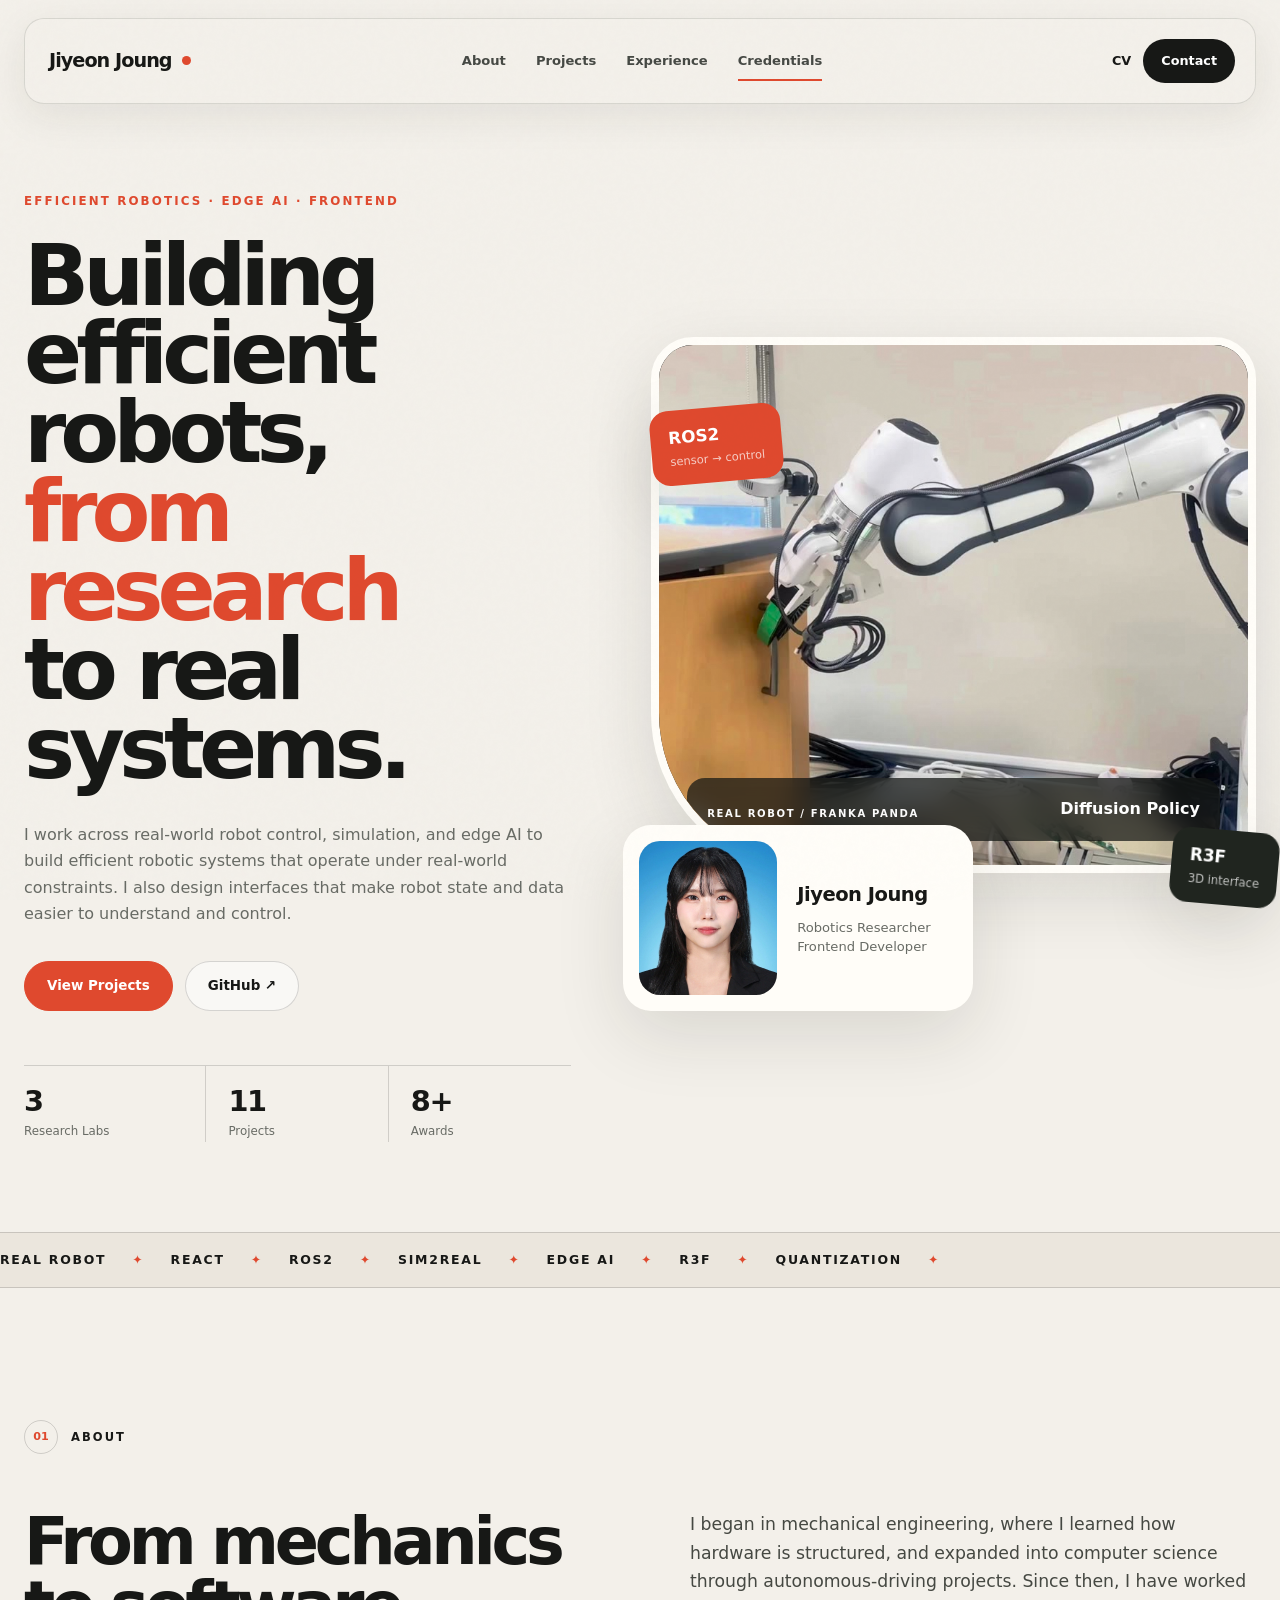
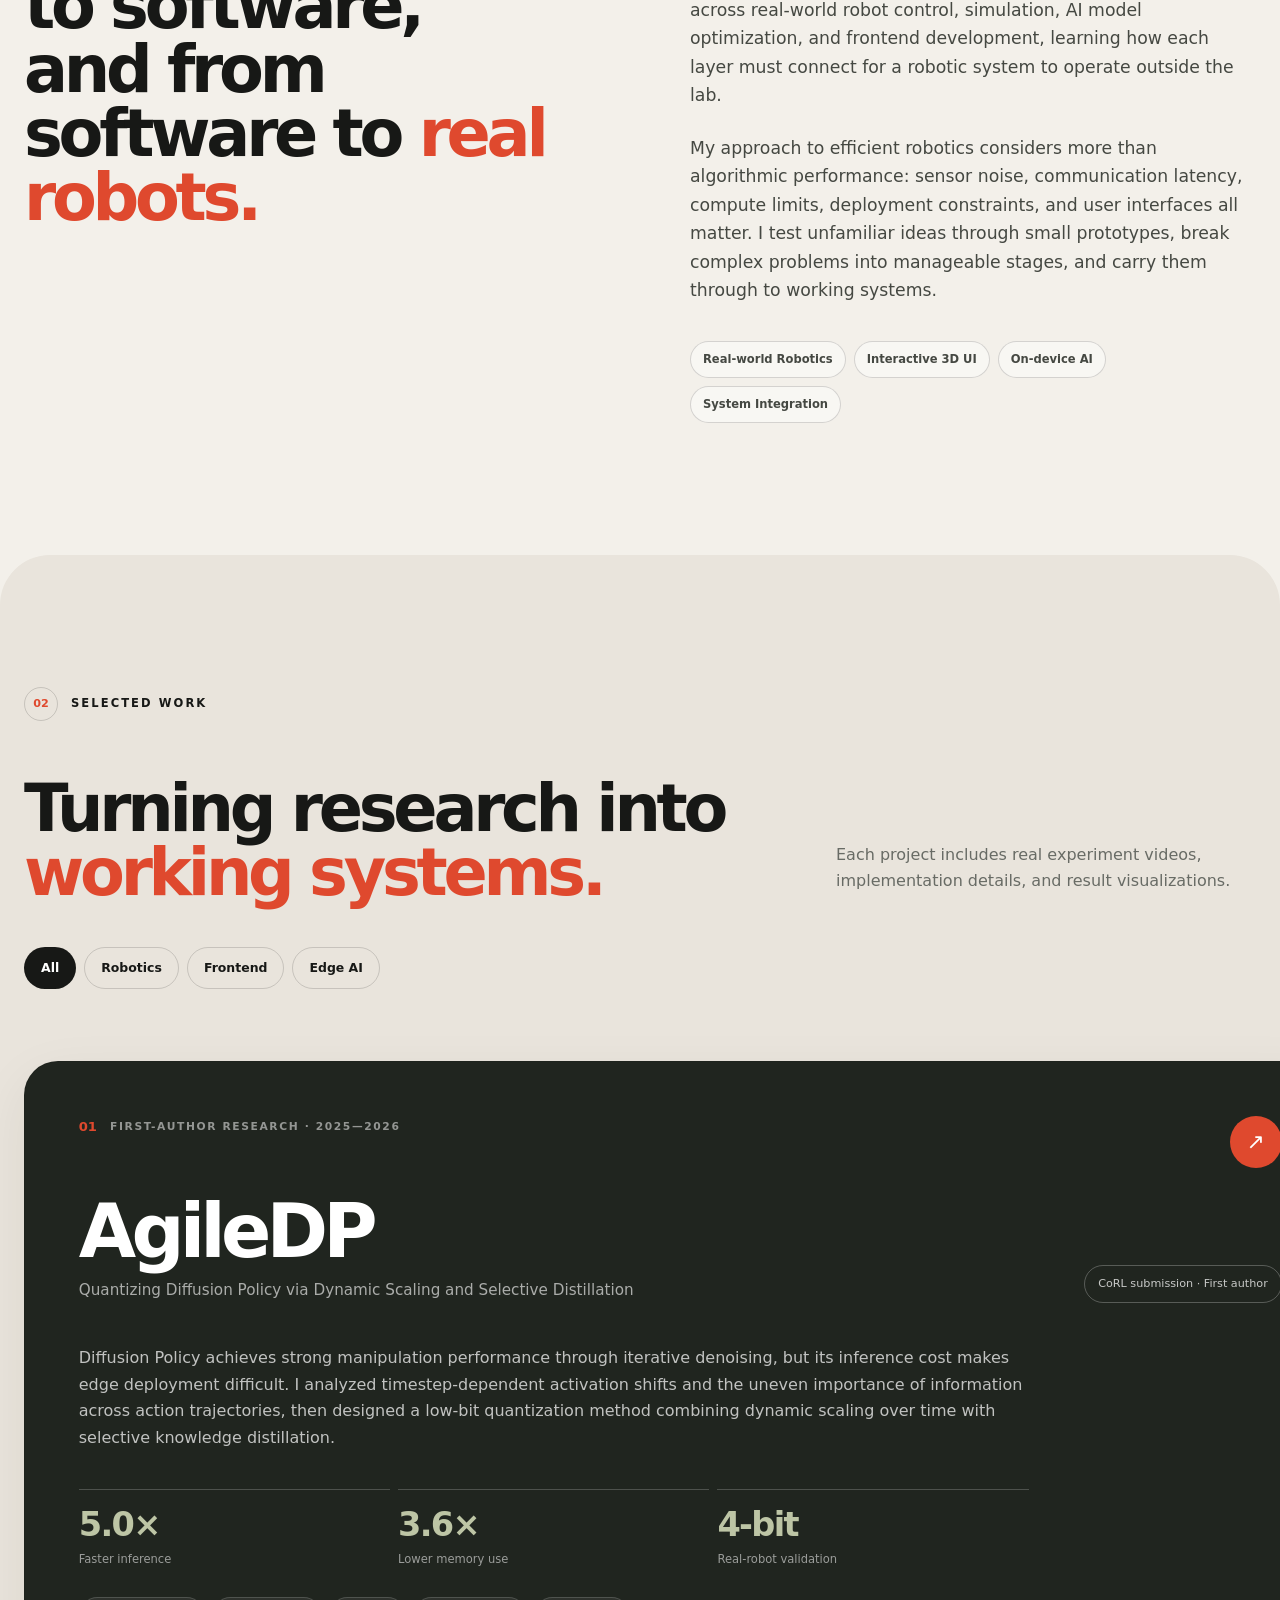
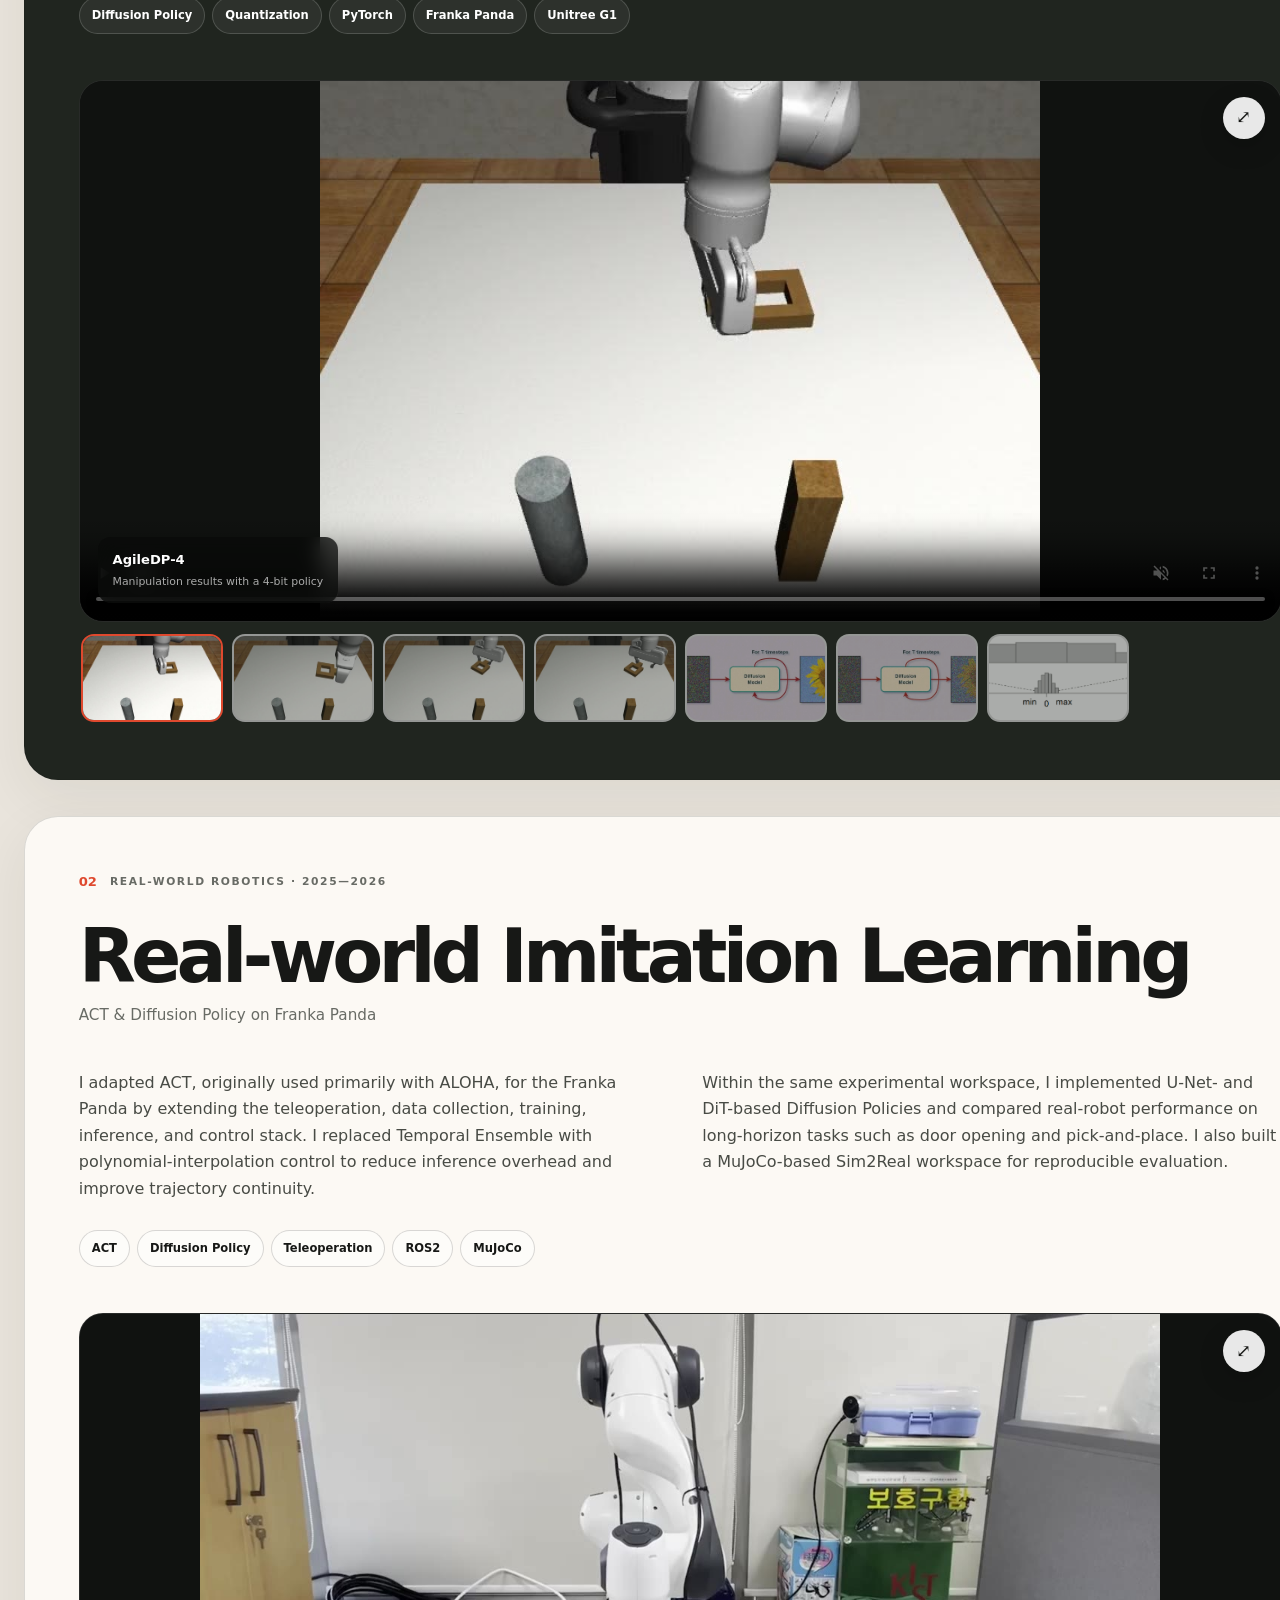
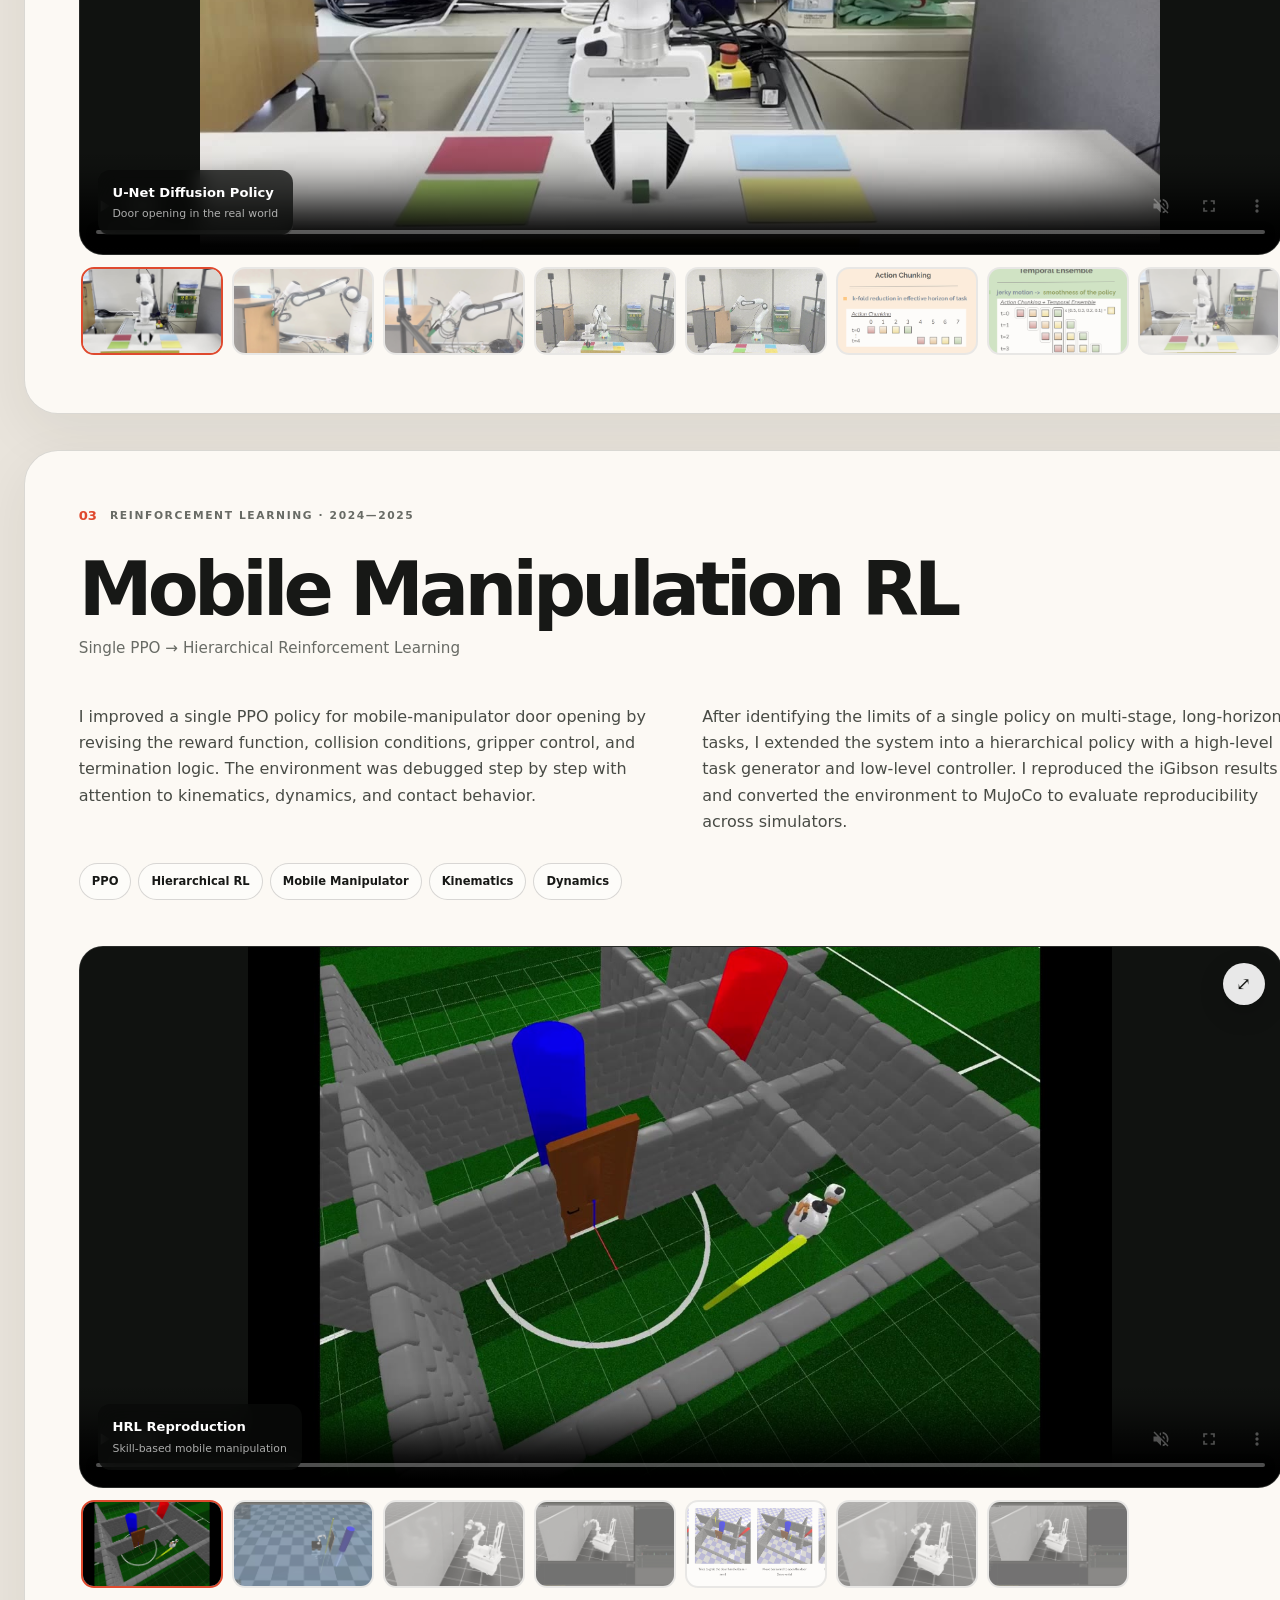
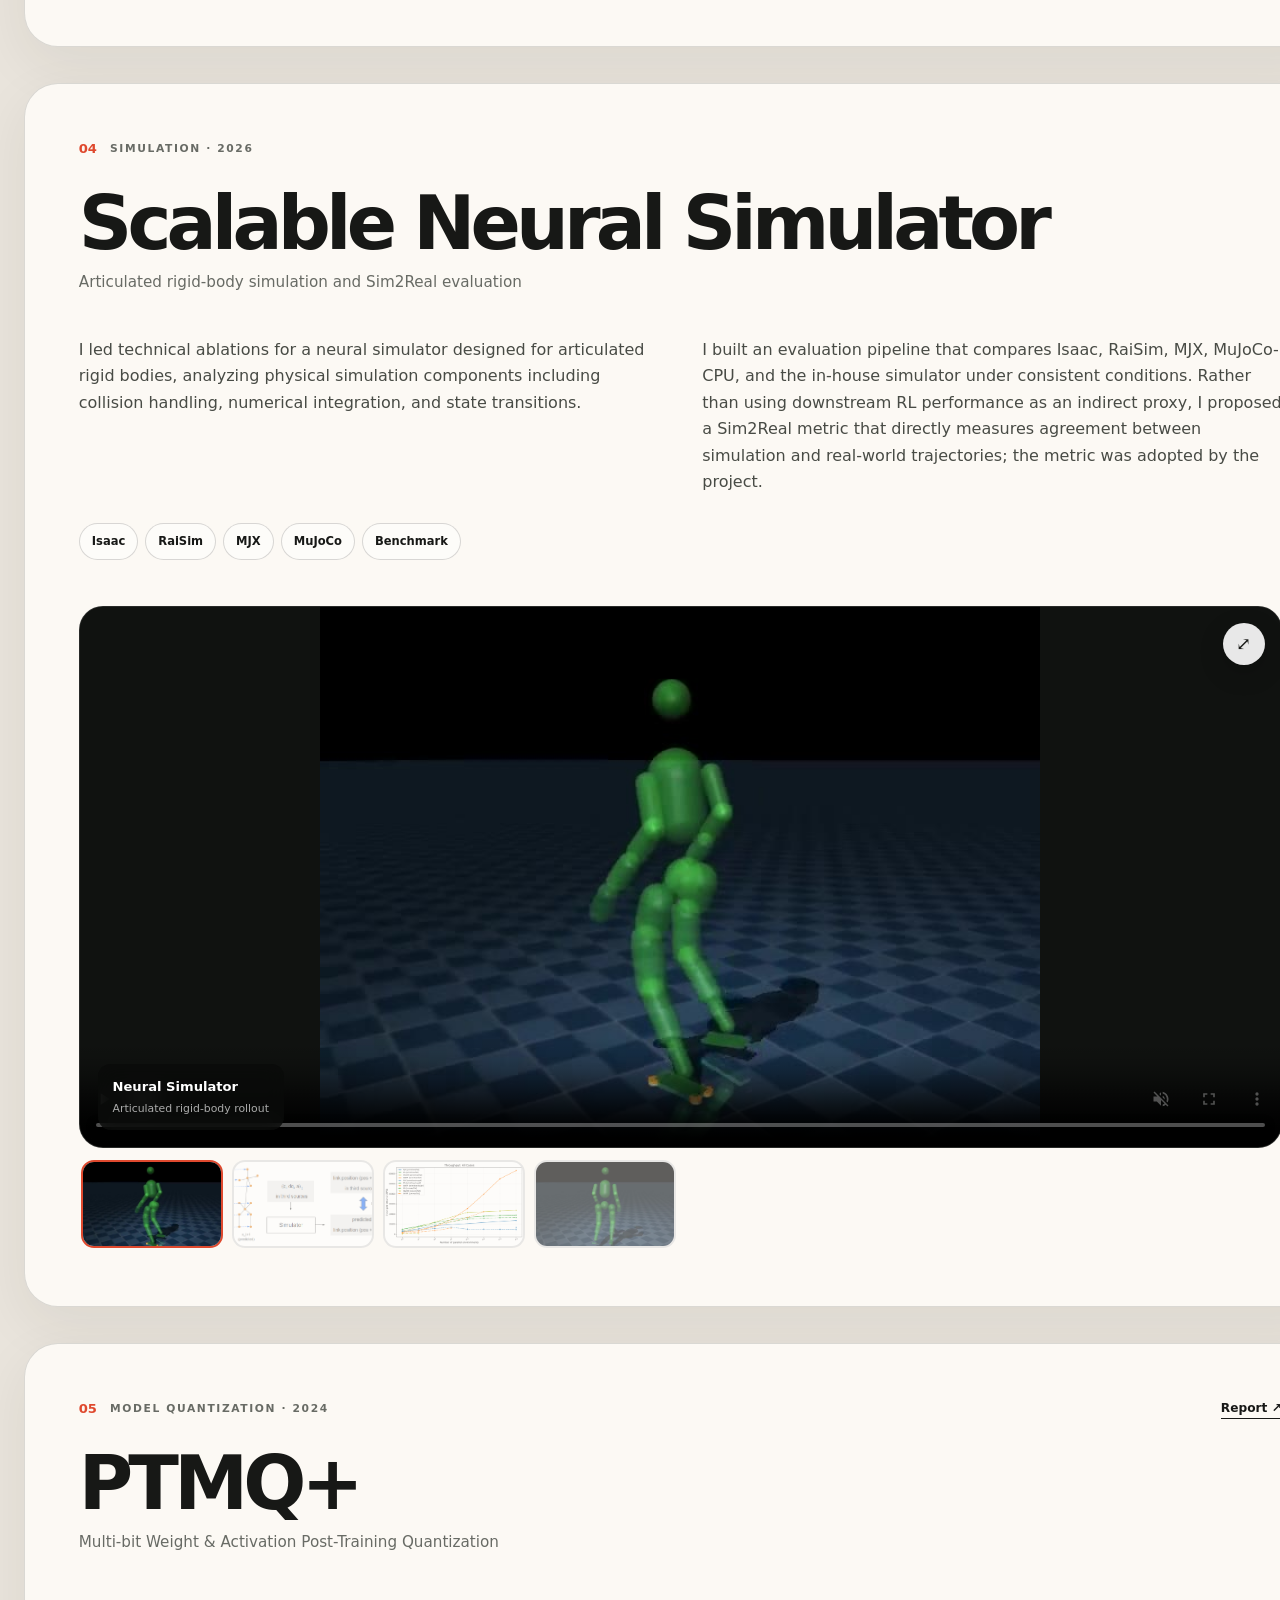
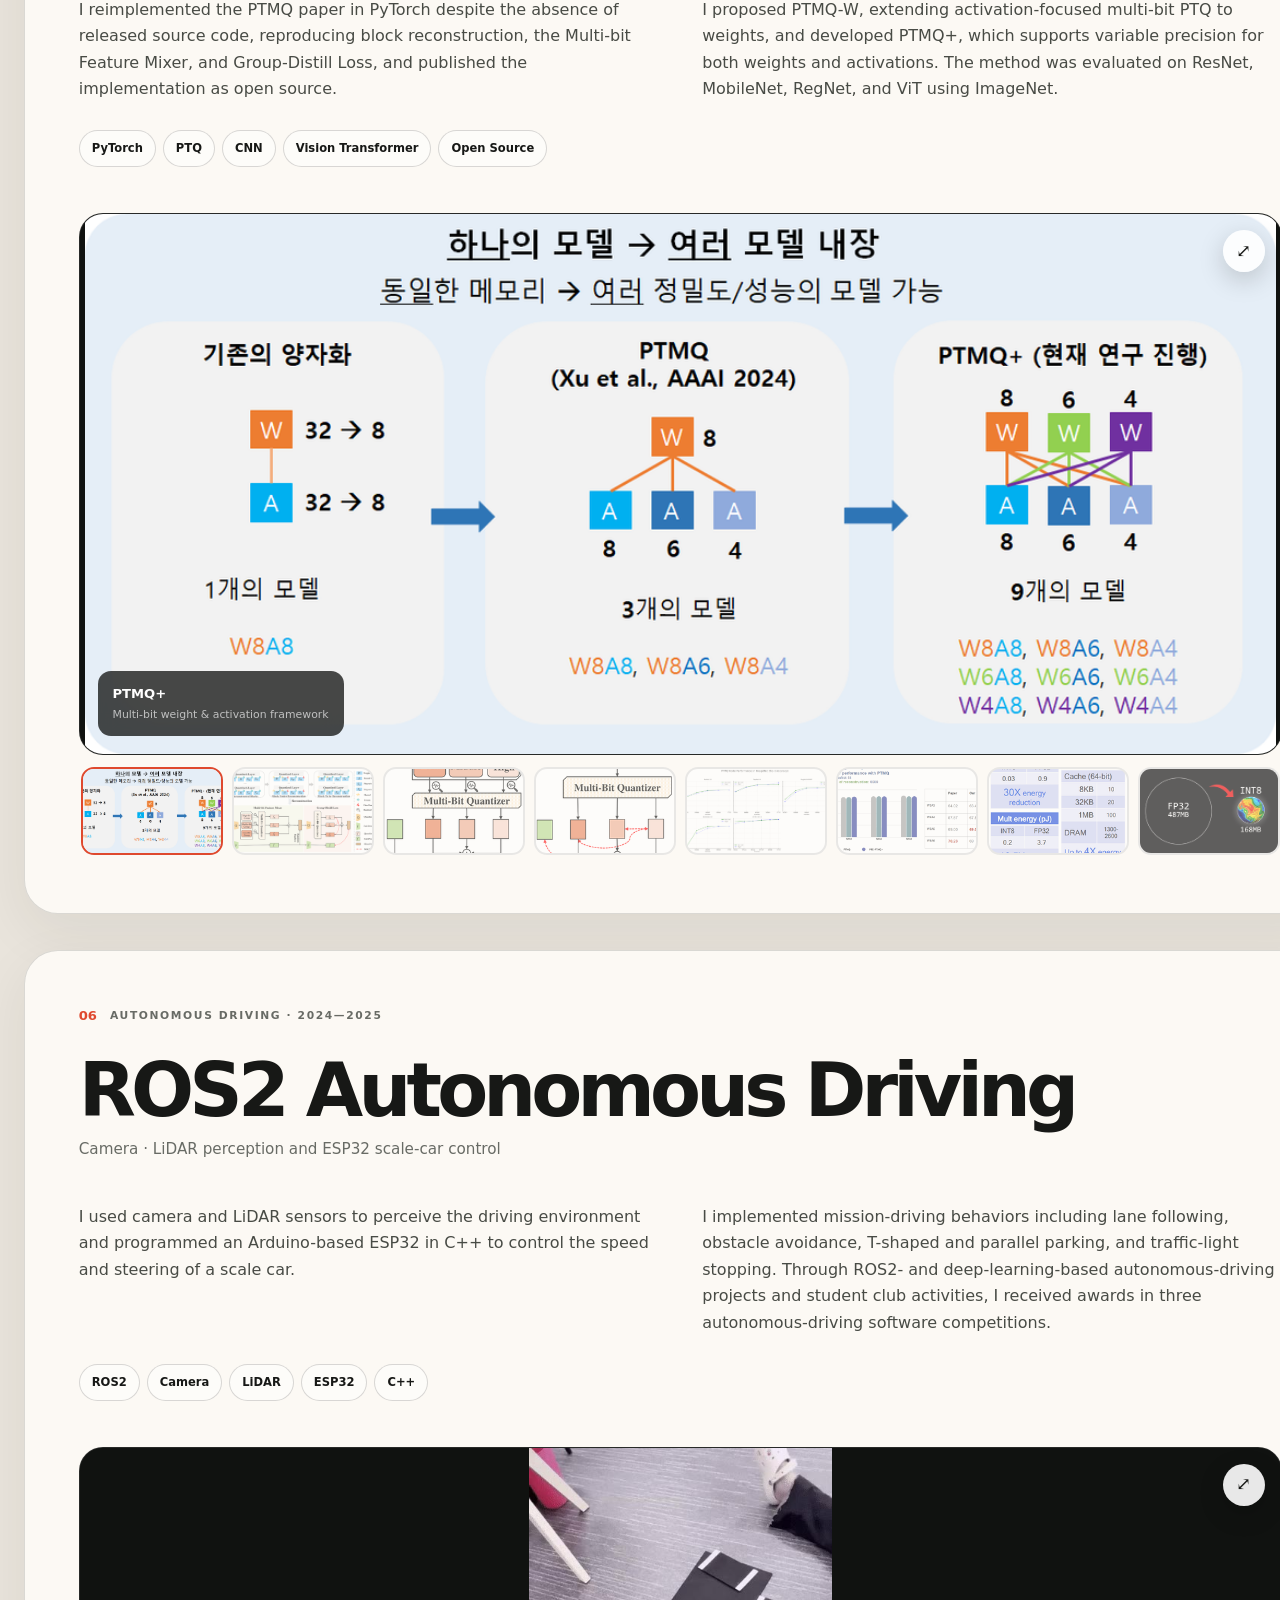
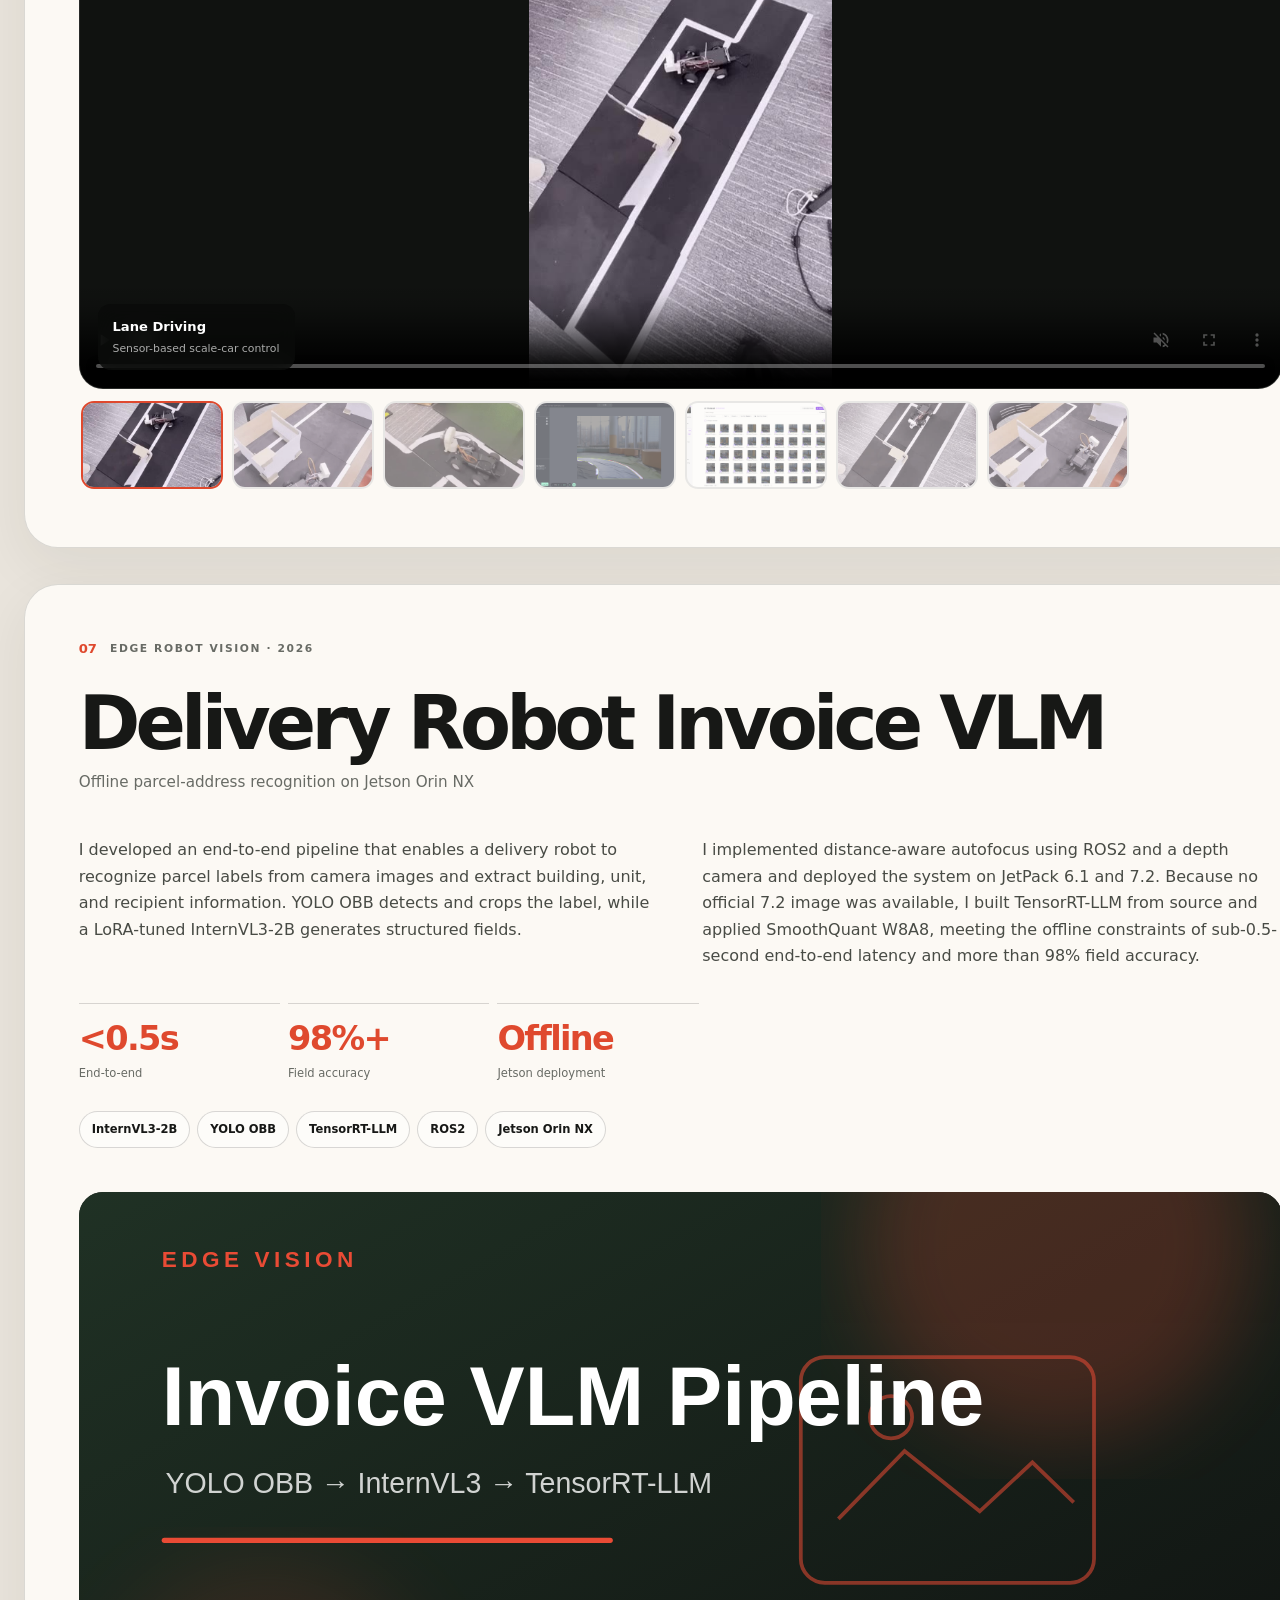
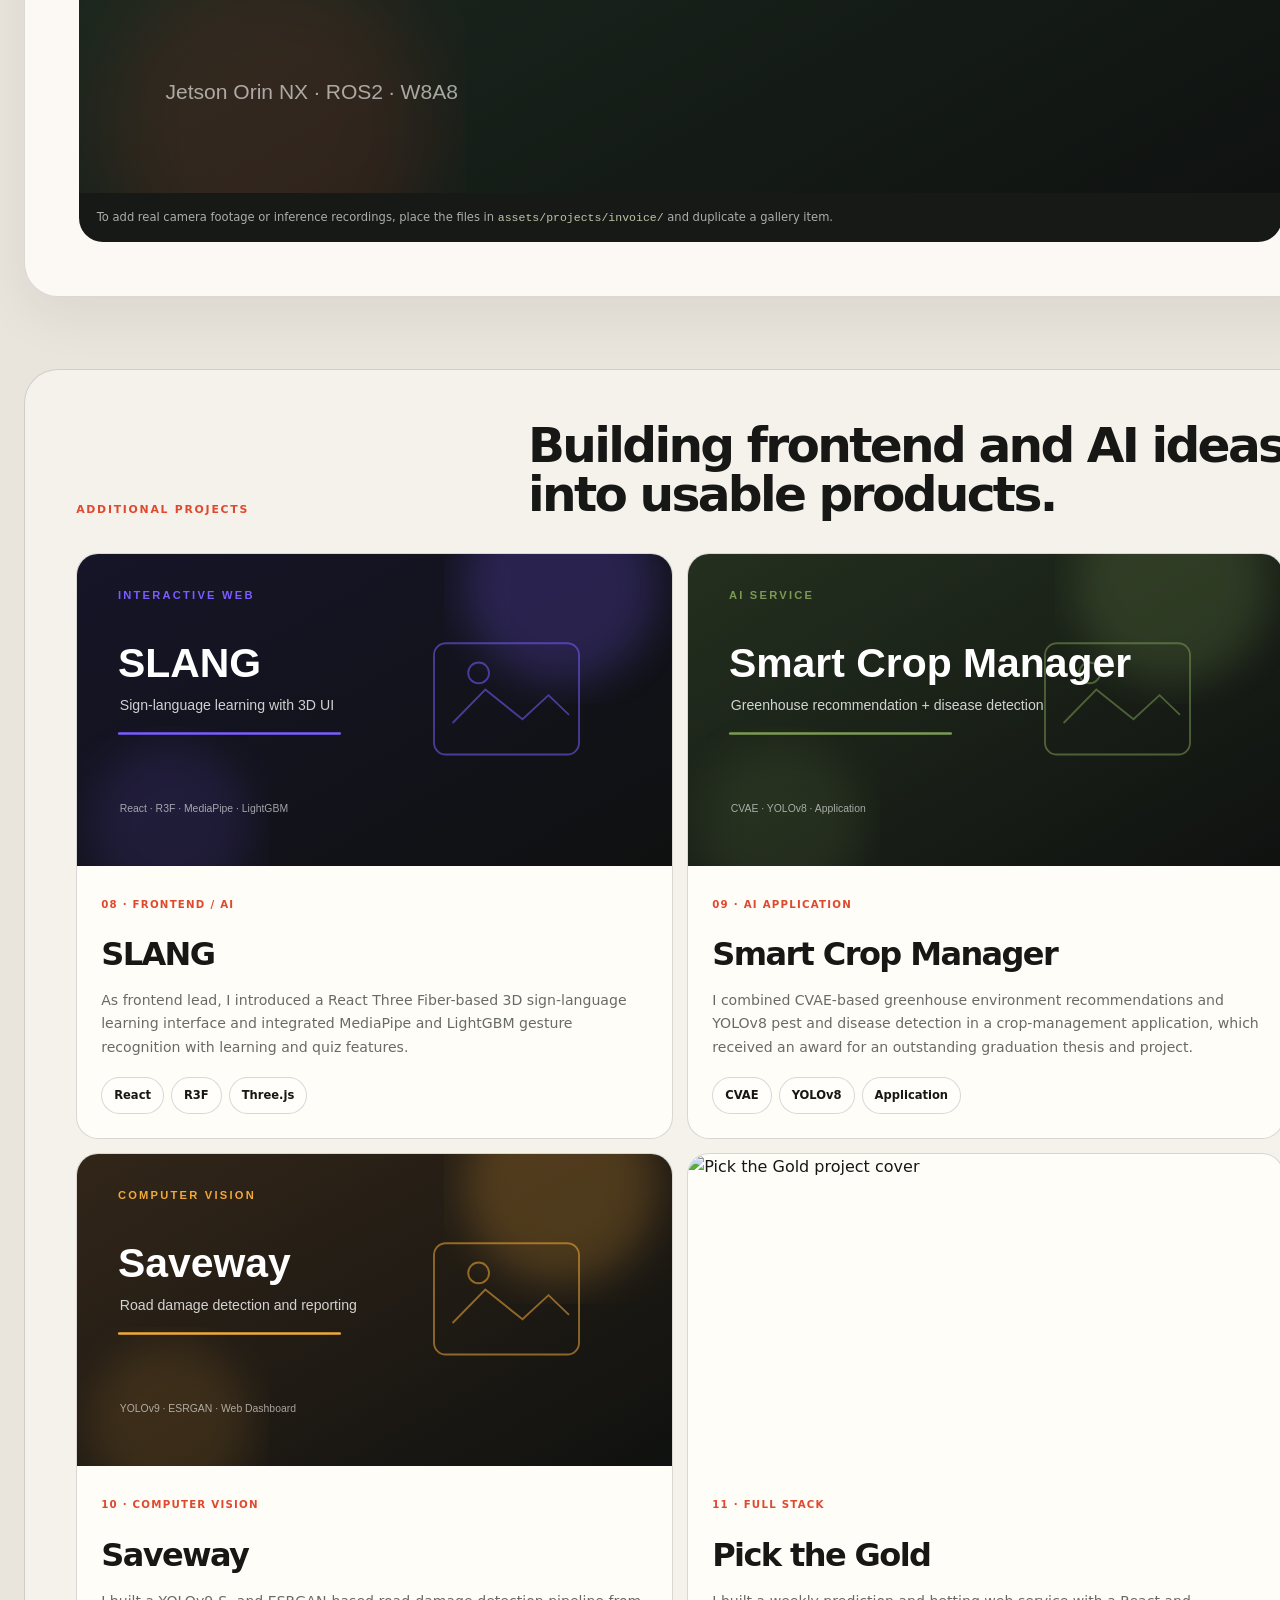
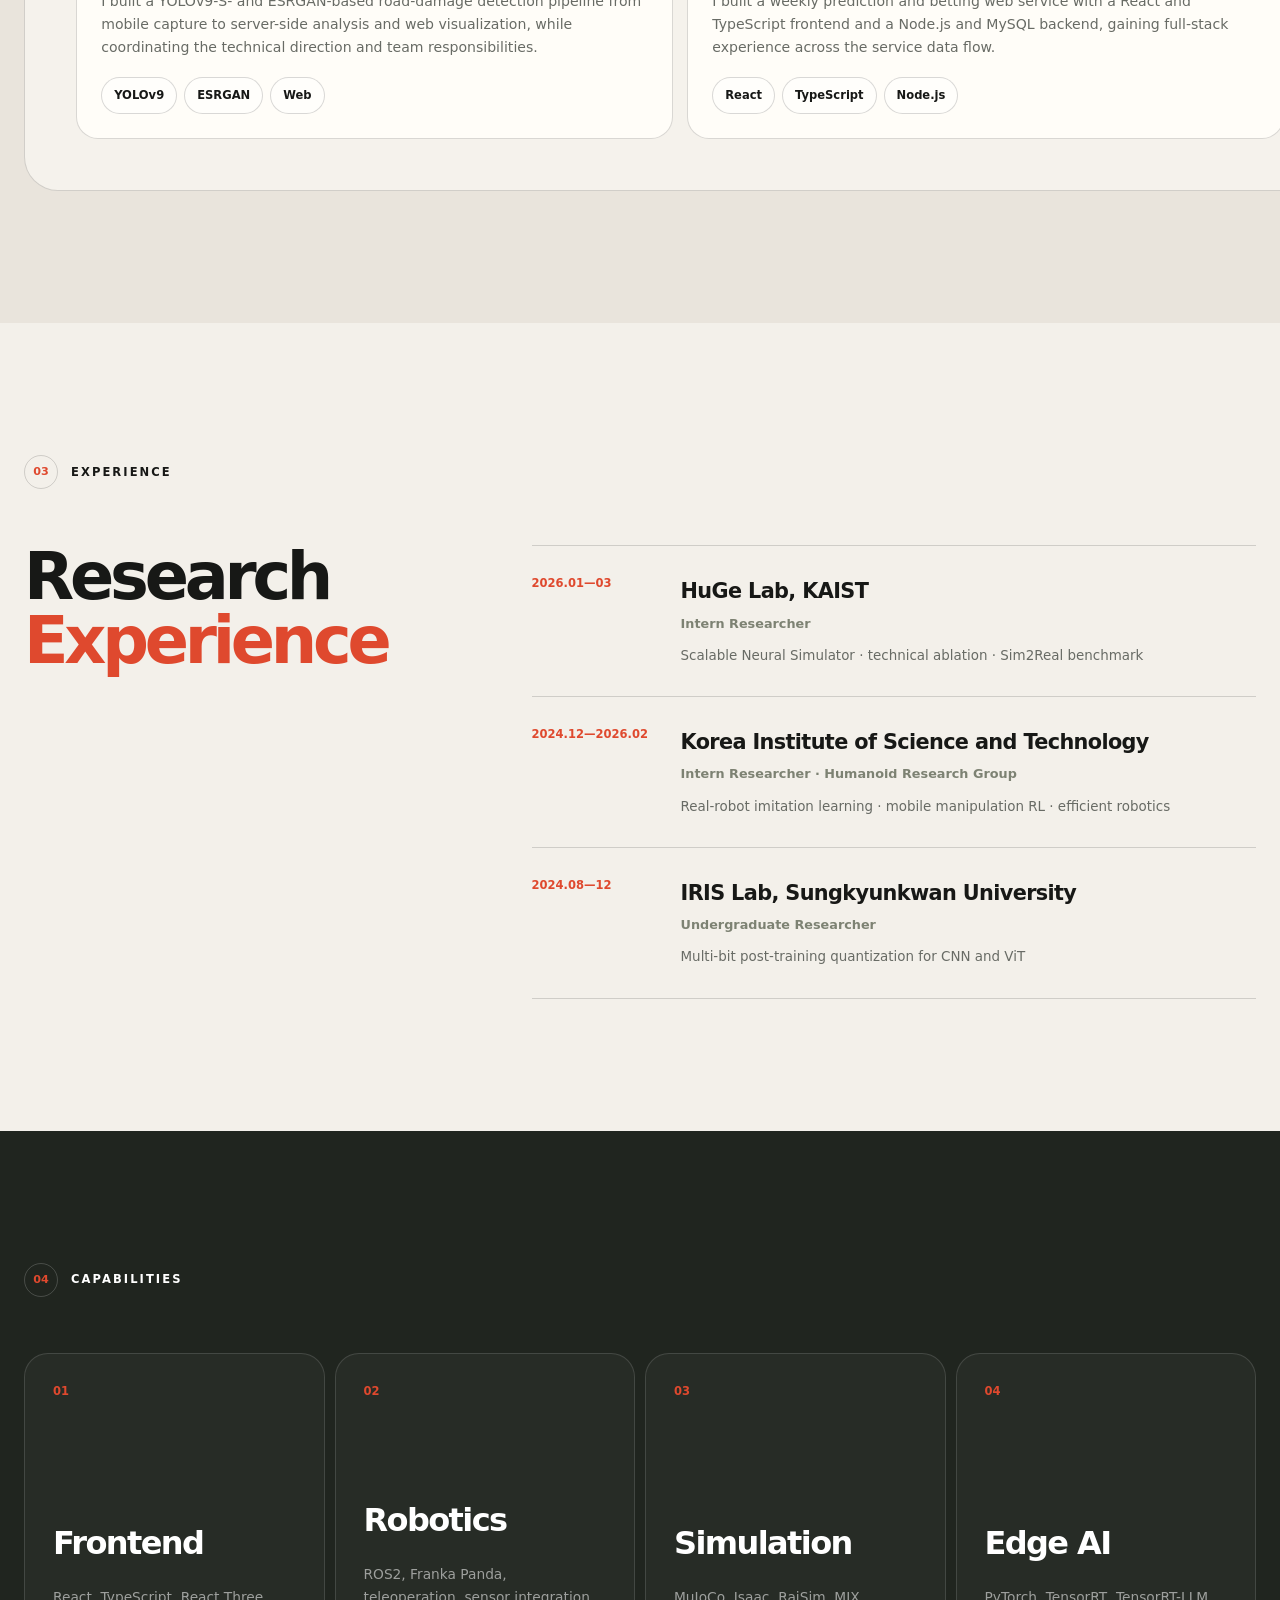
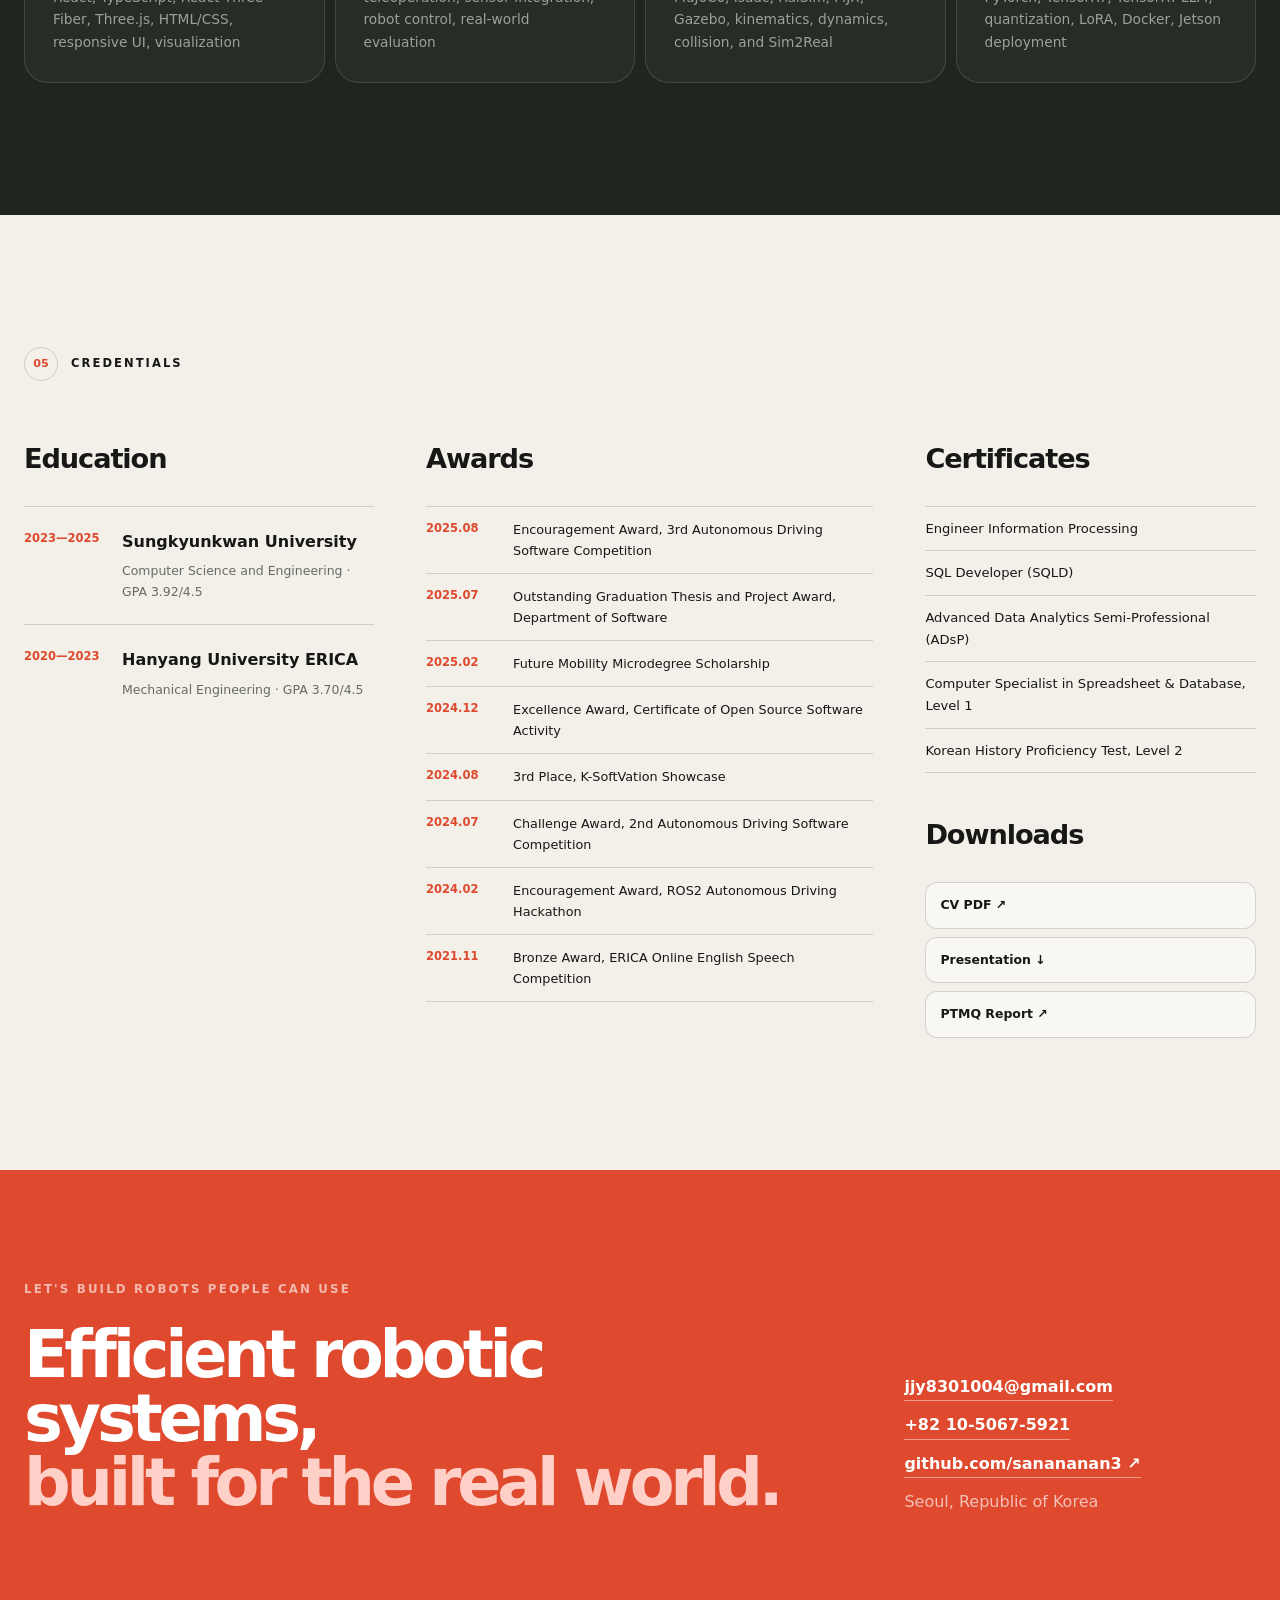
==== commit f39b6f61: "edit language" ====
--- a/index.html
+++ b/index.html
@@ -1,119 +1,277 @@
 <!doctype html>
-<html lang="ko">
+<html lang="en">
 <head>
   <meta charset="utf-8" />
   <meta name="viewport" content="width=device-width, initial-scale=1" />
-  <meta name="description" content="정지연의 로보틱스·프론트엔드 포트폴리오. 실로봇 제어, 시뮬레이션, 엣지 AI, React/R3F 프로젝트를 영상과 함께 소개합니다." />
+
+  <meta
+    name="description"
+    content="Jiyeon Joung’s portfolio in efficient robotics, featuring real-world robot control, simulation, edge AI, and interactive React/R3F projects with video demos."
+  />
+
   <meta name="theme-color" content="#f3f0ea" />
-  <meta property="og:title" content="Jiyeon Joung | Robotics × Frontend" />
-  <meta property="og:description" content="로봇의 상태와 데이터 흐름을 이해하고, 사람이 판단할 수 있는 인터페이스로 연결합니다." />
+
+  <meta
+    property="og:title"
+    content="Jiyeon Joung | Efficient Robotics × Frontend"
+  />
+
+  <meta
+    property="og:description"
+    content="Building efficient robotic systems across real-world control, simulation, edge AI, and interactive interfaces."
+  />
+
   <meta property="og:type" content="website" />
-  <title>Jiyeon Joung | Robotics × Frontend</title>
+
+  <title>Jiyeon Joung | Efficient Robotics × Frontend</title>
+
   <link rel="stylesheet" href="styles.css" />
   <script defer src="script.js"></script>
+
   <script type="application/ld+json">
   {
     "@context": "https://schema.org",
     "@type": "Person",
     "name": "Jiyeon Joung",
-    "alternateName": "정지연",
+    "alternateName": "Jiyeon Jung",
     "url": "https://sanananan3.github.io/",
-    "sameAs": ["https://github.com/sanananan3"],
+    "sameAs": [
+      "https://github.com/sanananan3"
+    ],
     "jobTitle": "Robotics Researcher and Frontend Developer",
-    "knowsAbout": ["React", "React Three Fiber", "ROS2", "Real Robot", "Sim2Real", "Imitation Learning", "Reinforcement Learning", "Edge AI", "Model Quantization"]
+    "knowsAbout": [
+      "React",
+      "React Three Fiber",
+      "ROS2",
+      "Real Robot",
+      "Sim2Real",
+      "Imitation Learning",
+      "Reinforcement Learning",
+      "Edge AI",
+      "Model Quantization"
+    ]
   }
   </script>
 </head>
+
 <body>
-  <a class="skip-link" href="#main">본문으로 이동</a>
+  <a class="skip-link" href="#main">Skip to main content</a>
 
   <header class="site-header" id="top">
-    <a class="brand" href="#top" aria-label="홈으로 이동"><span>Jiyeon Joung</span><i></i></a>
-    <nav aria-label="주 메뉴">
+    <a class="brand" href="#top" aria-label="Go to homepage">
+      <span>Jiyeon Joung</span>
+      <i></i>
+    </a>
+
+    <nav aria-label="Main navigation">
       <a href="#about">About</a>
       <a href="#work">Projects</a>
       <a href="#experience">Experience</a>
       <a href="#credentials">Credentials</a>
     </nav>
+
     <div class="header-actions">
-      <a href="assets/documents/JiyeonJoung_CV.pdf" target="_blank" rel="noreferrer">CV</a>
-      <a class="header-contact" href="mailto:jjy8301004@gmail.com">Contact</a>
+      <a
+        href="assets/documents/JiyeonJoung_CV.pdf"
+        target="_blank"
+        rel="noreferrer"
+      >
+        CV
+      </a>
+
+      <a
+        class="header-contact"
+        href="mailto:jjy8301004@gmail.com"
+      >
+        Contact
+      </a>
     </div>
   </header>
 
   <main id="main">
     <section class="hero shell">
       <div class="hero-copy reveal">
-        <p class="eyebrow">ROBOTICS · FRONTEND · EDGE AI</p>
-        <h1>로봇을 이해하고,<br><em>경험으로 연결하는</em><br>개발자</h1>
+        <p class="eyebrow">
+          EFFICIENT ROBOTICS · EDGE AI · FRONTEND
+        </p>
+
+        <h1>
+          Building efficient robots,<br />
+          <em>from research</em><br />
+          to real systems.
+        </h1>
+
         <p class="hero-intro">
-          실로봇의 센서·제어 데이터가 어디에서 만들어지는지 이해하고,
-          사용자가 빠르게 판단하고 안정적으로 제어할 수 있는 인터페이스를 설계합니다.
+          I work across real-world robot control, simulation, and edge AI
+          to build efficient robotic systems that operate under real-world
+          constraints. I also design interfaces that make robot state and
+          data easier to understand and control.
         </p>
+
         <div class="hero-links">
-          <a class="button primary" href="#work">프로젝트 보기</a>
-          <a class="button ghost" href="https://github.com/sanananan3" target="_blank" rel="noreferrer">GitHub ↗</a>
+          <a class="button primary" href="#work">
+            View Projects
+          </a>
+
+          <a
+            class="button ghost"
+            href="https://github.com/sanananan3"
+            target="_blank"
+            rel="noreferrer"
+          >
+            GitHub ↗
+          </a>
         </div>
+
         <dl class="hero-stats">
-          <div><dt>3</dt><dd>Research Labs</dd></div>
-          <div><dt>11</dt><dd>Projects</dd></div>
-          <div><dt>8+</dt><dd>Awards</dd></div>
+          <div>
+            <dt>3</dt>
+            <dd>Research Labs</dd>
+          </div>
+
+          <div>
+            <dt>11</dt>
+            <dd>Projects</dd>
+          </div>
+
+          <div>
+            <dt>8+</dt>
+            <dd>Awards</dd>
+          </div>
         </dl>
       </div>
 
       <div class="hero-media reveal">
         <div class="hero-video-card">
-          <video autoplay muted loop playsinline preload="metadata" poster="assets/projects/imitation/dp-unet-pick-place-poster.jpg">
-            <source src="assets/projects/imitation/dp-unet-pick-place.mp4" type="video/mp4" />
+          <video
+            autoplay
+            muted
+            loop
+            playsinline
+            preload="metadata"
+            poster="assets/projects/imitation/dp-unet-pick-place-poster.jpg"
+          >
+            <source
+              src="assets/projects/imitation/dp-unet-pick-place.mp4"
+              type="video/mp4"
+            />
           </video>
+
           <div class="hero-video-meta">
             <span>REAL ROBOT / FRANKA PANDA</span>
             <strong>Diffusion Policy</strong>
           </div>
         </div>
+
         <div class="profile-chip">
           <img
             src="assets/profile/profile.webp"
-            alt="정지연 프로필 사진"
+            alt="Portrait of Jiyeon Joung"
             width="138"
             height="154"
           />
+
           <div>
             <b>Jiyeon Joung</b>
-            <span>Robotics Researcher<br />Frontend Developer</span>
+            <span>
+              Robotics Researcher<br />
+              Frontend Developer
+            </span>
           </div>
         </div>
-        <div class="floating-note note-one"><b>ROS2</b><span>sensor → control</span></div>
-        <div class="floating-note note-two"><b>R3F</b><span>3D interface</span></div>
-      </div>
-    </section>
-
-    <div class="ticker" aria-hidden="true">
-      <div><span>REAL ROBOT</span><i>✦</i><span>REACT</span><i>✦</i><span>ROS2</span><i>✦</i><span>SIM2REAL</span><i>✦</i><span>EDGE AI</span><i>✦</i><span>R3F</span><i>✦</i><span>QUANTIZATION</span><i>✦</i></div>
-    </div>
-
-    <section id="about" class="about shell section-space">
-      <div class="section-label reveal"><span>01</span><p>ABOUT</p></div>
-      <div class="about-grid">
-        <h2 class="reveal">기계에서 소프트웨어로,<br>소프트웨어에서 <em>실제 로봇</em>으로.</h2>
-        <div class="about-copy reveal">
-          <p>기계공학을 공부하며 하드웨어의 구조를 익혔고, 자율주행을 계기로 소프트웨어학과로 전공을 확장했습니다. 이후 실로봇 제어, 시뮬레이션, AI 모델 최적화, 프론트엔드 개발을 오가며 하나의 시스템이 실제 환경에서 동작하기까지 필요한 연결을 배웠습니다.</p>
-          <p>알고리즘의 성능뿐 아니라 센서 오차, 통신 지연, 연산 자원, 사용자 인터페이스까지 함께 고려하는 개발을 지향합니다. 낯선 기술은 작은 프로토타입으로 검증하고, 문제를 단계별로 나누어 끝까지 동작하는 결과물로 만드는 것이 제 강점입니다.</p>
-          <div class="about-points">
-            <span>Real-world Robotics</span><span>Interactive 3D UI</span><span>On-device AI</span><span>System Integration</span>
-          </div>
+
+        <div class="floating-note note-one">
+          <b>ROS2</b>
+          <span>sensor → control</span>
+        </div>
+
+        <div class="floating-note note-two">
+          <b>R3F</b>
+          <span>3D interface</span>
         </div>
       </div>
     </section>
 
+    <div class="ticker" aria-hidden="true">
+      <div>
+        <span>REAL ROBOT</span>
+        <i>✦</i>
+        <span>REACT</span>
+        <i>✦</i>
+        <span>ROS2</span>
+        <i>✦</i>
+        <span>SIM2REAL</span>
+        <i>✦</i>
+        <span>EDGE AI</span>
+        <i>✦</i>
+        <span>R3F</span>
+        <i>✦</i>
+        <span>QUANTIZATION</span>
+        <i>✦</i>
+      </div>
+    </div>
+
+    <section id="about" class="about shell section-space">
+      <div class="section-label reveal">
+        <span>01</span>
+        <p>ABOUT</p>
+      </div>
+
+      <div class="about-grid">
+        <h2 class="reveal">
+          From mechanics to software,<br />
+          and from software to <em>real robots.</em>
+        </h2>
+
+        <div class="about-copy reveal">
+          <p>
+            I began in mechanical engineering, where I learned how hardware
+            is structured, and expanded into computer science through
+            autonomous-driving projects. Since then, I have worked across
+            real-world robot control, simulation, AI model optimization,
+            and frontend development, learning how each layer must connect
+            for a robotic system to operate outside the lab.
+          </p>
+
+          <p>
+            My approach to efficient robotics considers more than
+            algorithmic performance: sensor noise, communication latency,
+            compute limits, deployment constraints, and user interfaces
+            all matter. I test unfamiliar ideas through small prototypes,
+            break complex problems into manageable stages, and carry them
+            through to working systems.
+          </p>
+
+          <div class="about-points">
+            <span>Real-world Robotics</span>
+            <span>Interactive 3D UI</span>
+            <span>On-device AI</span>
+            <span>System Integration</span>
+          </div>
+        </div>
+      </div>
+    </section>
+
     <section id="work" class="work section-space">
       <div class="shell">
-        <div class="section-label reveal"><span>02</span><p>SELECTED WORK</p></div>
+        <div class="section-label reveal">
+          <span>02</span>
+          <p>SELECTED WORK</p>
+        </div>
+
         <div class="work-heading reveal">
-          <h2>연구와 제품을<br><em>실제로 동작하게</em></h2>
-          <p>각 프로젝트 설명 아래에서 실제 실험 영상과 결과 이미지를 직접 확인할 수 있습니다.</p>
+          <h2>
+            Turning research into<br />
+            <em>working systems.</em>
+          </h2>
+
+          <p>
+            Each project includes real experiment videos, implementation
+            details, and result visualizations.
+          </p>
         </div>
-        <div class="filters reveal" aria-label="프로젝트 필터">
+
+        <div class="filters reveal" aria-label="Project filters">
           <button class="active" data-filter="all">All</button>
           <button data-filter="robotics">Robotics</button>
           <button data-filter="frontend">Frontend</button>
@@ -123,278 +281,1584 @@
 
       <div class="project-stack shell">
         <!-- AgileDP -->
-        <article class="project project-featured reveal" data-category="robotics edge">
+        <article
+          class="project project-featured reveal"
+          data-category="robotics edge"
+        >
           <div class="project-header">
-            <div><span class="project-no">01</span><p class="project-type">FIRST-AUTHOR RESEARCH · 2025—2026</p></div>
-            <a class="project-arrow" href="projects/agiledp.html" aria-label="AgileDP 상세 페이지">↗</a>
-          </div>
+            <div>
+              <span class="project-no">01</span>
+              <p class="project-type">
+                FIRST-AUTHOR RESEARCH · 2025—2026
+              </p>
+            </div>
+
+            <a
+              class="project-arrow"
+              href="projects/agiledp.html"
+              aria-label="View AgileDP project details"
+            >
+              ↗
+            </a>
+          </div>
+
           <div class="project-title-row">
-            <div><h3>AgileDP</h3><p class="project-subtitle">Quantizing Diffusion Policy via Dynamic Scaling and Selective Distillation</p></div>
-            <span class="project-status">CoRL submission · First author</span>
-          </div>
+            <div>
+              <h3>AgileDP</h3>
+              <p class="project-subtitle">
+                Quantizing Diffusion Policy via Dynamic Scaling and
+                Selective Distillation
+              </p>
+            </div>
+
+            <span class="project-status">
+              CoRL submission · First author
+            </span>
+          </div>
+
           <div class="project-story">
-            <p>Diffusion Policy는 반복적인 denoising으로 높은 조작 성능을 보이지만, 추론 비용이 커 엣지 디바이스 적용이 어렵습니다. denoising step마다 달라지는 활성값 분포와 행동 궤적 내 정보 중요도의 차이를 분석하고, 시간별 동적 스케일링과 선택적 지식 증류를 결합한 저비트 양자화 기법을 설계했습니다.</p>
-            <dl class="metric-row"><div><dt>5.0×</dt><dd>추론 속도 향상</dd></div><div><dt>3.6×</dt><dd>메모리 절감</dd></div><div><dt>4-bit</dt><dd>실로봇 정책 검증</dd></div></dl>
-          </div>
-          <ul class="tags"><li>Diffusion Policy</li><li>Quantization</li><li>PyTorch</li><li>Franka Panda</li><li>Unitree G1</li></ul>
+            <p>
+              Diffusion Policy achieves strong manipulation performance
+              through iterative denoising, but its inference cost makes
+              edge deployment difficult. I analyzed timestep-dependent
+              activation shifts and the uneven importance of information
+              across action trajectories, then designed a low-bit
+              quantization method combining dynamic scaling over time
+              with selective knowledge distillation.
+            </p>
+
+            <dl class="metric-row">
+              <div>
+                <dt>5.0×</dt>
+                <dd>Faster inference</dd>
+              </div>
+
+              <div>
+                <dt>3.6×</dt>
+                <dd>Lower memory use</dd>
+              </div>
+
+              <div>
+                <dt>4-bit</dt>
+                <dd>Real-robot validation</dd>
+              </div>
+            </dl>
+          </div>
+
+          <ul class="tags">
+            <li>Diffusion Policy</li>
+            <li>Quantization</li>
+            <li>PyTorch</li>
+            <li>Franka Panda</li>
+            <li>Unitree G1</li>
+          </ul>
+
           <div class="project-gallery" data-gallery>
             <div class="gallery-stage">
-              <video controls muted playsinline preload="metadata" poster="assets/projects/agiledp/agiledp-poster.jpg"><source src="assets/projects/agiledp/agiledp.mp4" type="video/mp4"></video>
-              <div class="stage-caption"><b>AgileDP-4</b><span>4-bit 정책의 manipulation 결과</span></div>
-              <button class="expand-media" type="button" aria-label="미디어 크게 보기">⤢</button>
-            </div>
-            <div class="gallery-thumbs" aria-label="AgileDP 미디어 선택">
-              <button class="media-thumb active" data-kind="video" data-src="assets/projects/agiledp/agiledp.mp4" data-poster="assets/projects/agiledp/agiledp-poster.jpg" data-title="AgileDP-4" data-caption="4-bit 정책의 manipulation 결과"><img src="assets/projects/agiledp/agiledp-poster.jpg" alt="AgileDP 결과 영상 썸네일"></button>
-              <button class="media-thumb" data-kind="video" data-src="assets/projects/agiledp/full-precision.mp4" data-poster="assets/projects/agiledp/full-precision-poster.jpg" data-title="Full Precision" data-caption="원본 정밀도 정책"><img src="assets/projects/agiledp/full-precision-poster.jpg" alt="Full precision 결과"></button>
-              <button class="media-thumb" data-kind="video" data-src="assets/projects/agiledp/quantized-baseline.mp4" data-poster="assets/projects/agiledp/quantized-baseline-poster.jpg" data-title="Quantized Baseline" data-caption="저비트 baseline 결과"><img src="assets/projects/agiledp/quantized-baseline-poster.jpg" alt="양자화 baseline 결과"></button>
-              <button class="media-thumb" data-kind="video" data-src="assets/projects/agiledp/tada.mp4" data-poster="assets/projects/agiledp/tada-poster.jpg" data-title="Dynamic Scaling" data-caption="TADA 적용 결과"><img src="assets/projects/agiledp/tada-poster.jpg" alt="Dynamic scaling 결과"></button>
-              <button class="media-thumb" data-kind="video" data-src="assets/projects/agiledp/denoising-activation.mp4" data-poster="assets/projects/agiledp/denoising-activation-poster.jpg" data-title="Denoising Analysis" data-caption="denoising step별 활성값 변화"><img src="assets/projects/agiledp/denoising-activation-poster.jpg" alt="Denoising 분석 영상"></button>
-              <button class="media-thumb" data-kind="image" data-src="assets/projects/agiledp/denoising-shift.jpg" data-title="Activation Shift" data-caption="step별 분포 변화 분석"><img src="assets/projects/agiledp/denoising-shift.jpg" alt="활성값 분포 변화"></button>
-              <button class="media-thumb" data-kind="image" data-src="assets/projects/agiledp/range-shift.png" data-title="Range by Timestep" data-caption="timestep에 따른 activation range"><img src="assets/projects/agiledp/range-shift.png" alt="timestep별 range"></button>
+              <video
+                controls
+                muted
+                playsinline
+                preload="metadata"
+                poster="assets/projects/agiledp/agiledp-poster.jpg"
+              >
+                <source
+                  src="assets/projects/agiledp/agiledp.mp4"
+                  type="video/mp4"
+                />
+              </video>
+
+              <div class="stage-caption">
+                <b>AgileDP-4</b>
+                <span>Manipulation results with a 4-bit policy</span>
+              </div>
+
+              <button
+                class="expand-media"
+                type="button"
+                aria-label="Expand media"
+              >
+                ⤢
+              </button>
+            </div>
+
+            <div
+              class="gallery-thumbs"
+              aria-label="Select AgileDP media"
+            >
+              <button
+                class="media-thumb active"
+                data-kind="video"
+                data-src="assets/projects/agiledp/agiledp.mp4"
+                data-poster="assets/projects/agiledp/agiledp-poster.jpg"
+                data-title="AgileDP-4"
+                data-caption="Manipulation results with a 4-bit policy"
+              >
+                <img
+                  src="assets/projects/agiledp/agiledp-poster.jpg"
+                  alt="AgileDP result video thumbnail"
+                />
+              </button>
+
+              <button
+                class="media-thumb"
+                data-kind="video"
+                data-src="assets/projects/agiledp/full-precision.mp4"
+                data-poster="assets/projects/agiledp/full-precision-poster.jpg"
+                data-title="Full Precision"
+                data-caption="Full-precision policy"
+              >
+                <img
+                  src="assets/projects/agiledp/full-precision-poster.jpg"
+                  alt="Full-precision results"
+                />
+              </button>
+
+              <button
+                class="media-thumb"
+                data-kind="video"
+                data-src="assets/projects/agiledp/quantized-baseline.mp4"
+                data-poster="assets/projects/agiledp/quantized-baseline-poster.jpg"
+                data-title="Quantized Baseline"
+                data-caption="Low-bit baseline results"
+              >
+                <img
+                  src="assets/projects/agiledp/quantized-baseline-poster.jpg"
+                  alt="Quantized baseline results"
+                />
+              </button>
+
+              <button
+                class="media-thumb"
+                data-kind="video"
+                data-src="assets/projects/agiledp/tada.mp4"
+                data-poster="assets/projects/agiledp/tada-poster.jpg"
+                data-title="Dynamic Scaling"
+                data-caption="Results with TADA"
+              >
+                <img
+                  src="assets/projects/agiledp/tada-poster.jpg"
+                  alt="Dynamic scaling results"
+                />
+              </button>
+
+              <button
+                class="media-thumb"
+                data-kind="video"
+                data-src="assets/projects/agiledp/denoising-activation.mp4"
+                data-poster="assets/projects/agiledp/denoising-activation-poster.jpg"
+                data-title="Denoising Analysis"
+                data-caption="Activation changes across denoising steps"
+              >
+                <img
+                  src="assets/projects/agiledp/denoising-activation-poster.jpg"
+                  alt="Denoising analysis video"
+                />
+              </button>
+
+              <button
+                class="media-thumb"
+                data-kind="image"
+                data-src="assets/projects/agiledp/denoising-shift.jpg"
+                data-title="Activation Shift"
+                data-caption="Analysis of distribution shifts across steps"
+              >
+                <img
+                  src="assets/projects/agiledp/denoising-shift.jpg"
+                  alt="Activation distribution shift"
+                />
+              </button>
+
+              <button
+                class="media-thumb"
+                data-kind="image"
+                data-src="assets/projects/agiledp/range-shift.png"
+                data-title="Range by Timestep"
+                data-caption="Activation range by timestep"
+              >
+                <img
+                  src="assets/projects/agiledp/range-shift.png"
+                  alt="Range by timestep"
+                />
+              </button>
             </div>
           </div>
         </article>
 
         <!-- Imitation Learning -->
         <article class="project reveal" data-category="robotics">
-          <div class="project-header"><div><span class="project-no">02</span><p class="project-type">REAL-WORLD ROBOTICS · 2025—2026</p></div></div>
-          <div class="project-title-row"><div><h3>Real-world Imitation Learning</h3><p class="project-subtitle">ACT & Diffusion Policy on Franka Panda</p></div></div>
+          <div class="project-header">
+            <div>
+              <span class="project-no">02</span>
+              <p class="project-type">
+                REAL-WORLD ROBOTICS · 2025—2026
+              </p>
+            </div>
+          </div>
+
+          <div class="project-title-row">
+            <div>
+              <h3>Real-world Imitation Learning</h3>
+              <p class="project-subtitle">
+                ACT &amp; Diffusion Policy on Franka Panda
+              </p>
+            </div>
+          </div>
+
           <div class="project-story two-col">
-            <p>ALOHA 중심으로 활용되던 ACT를 Franka Panda에 적용할 수 있도록 teleoperation, 데이터 수집, 학습, 추론, 제어 환경을 확장했습니다. Temporal Ensemble 대신 다항식 보간 기반 제어를 적용해 추론 부담과 궤적 불연속을 줄였습니다.</p>
-            <p>같은 실험 워크스페이스에 U-Net·DiT 기반 Diffusion Policy를 구현하고 문 열기, Pick-and-place 등 long-horizon task에서 실로봇 성능을 비교했습니다. MuJoCo 기반 Sim2Real 워크스페이스도 함께 구축했습니다.</p>
-          </div>
-          <ul class="tags"><li>ACT</li><li>Diffusion Policy</li><li>Teleoperation</li><li>ROS2</li><li>MuJoCo</li></ul>
+            <p>
+              I adapted ACT, originally used primarily with ALOHA, for
+              the Franka Panda by extending the teleoperation, data
+              collection, training, inference, and control stack.
+              I replaced Temporal Ensemble with polynomial-interpolation
+              control to reduce inference overhead and improve trajectory
+              continuity.
+            </p>
+
+            <p>
+              Within the same experimental workspace, I implemented
+              U-Net- and DiT-based Diffusion Policies and compared
+              real-robot performance on long-horizon tasks such as
+              door opening and pick-and-place. I also built a
+              MuJoCo-based Sim2Real workspace for reproducible evaluation.
+            </p>
+          </div>
+
+          <ul class="tags">
+            <li>ACT</li>
+            <li>Diffusion Policy</li>
+            <li>Teleoperation</li>
+            <li>ROS2</li>
+            <li>MuJoCo</li>
+          </ul>
+
           <div class="project-gallery" data-gallery>
             <div class="gallery-stage">
-              <video controls muted playsinline preload="metadata" poster="assets/projects/imitation/dp-unet-door-poster.jpg"><source src="assets/projects/imitation/dp-unet-door.mp4" type="video/mp4"></video>
-              <div class="stage-caption"><b>U-Net Diffusion Policy</b><span>Door opening in the real world</span></div>
-              <button class="expand-media" type="button" aria-label="미디어 크게 보기">⤢</button>
-            </div>
+              <video
+                controls
+                muted
+                playsinline
+                preload="metadata"
+                poster="assets/projects/imitation/dp-unet-door-poster.jpg"
+              >
+                <source
+                  src="assets/projects/imitation/dp-unet-door.mp4"
+                  type="video/mp4"
+                />
+              </video>
+
+              <div class="stage-caption">
+                <b>U-Net Diffusion Policy</b>
+                <span>Door opening in the real world</span>
+              </div>
+
+              <button
+                class="expand-media"
+                type="button"
+                aria-label="Expand media"
+              >
+                ⤢
+              </button>
+            </div>
+
             <div class="gallery-thumbs">
-              <button class="media-thumb active" data-kind="video" data-src="assets/projects/imitation/dp-unet-door.mp4" data-poster="assets/projects/imitation/dp-unet-door-poster.jpg" data-title="U-Net Diffusion Policy" data-caption="Door opening in the real world"><img src="assets/projects/imitation/dp-unet-door-poster.jpg" alt="U-Net door opening"></button>
-              <button class="media-thumb" data-kind="video" data-src="assets/projects/imitation/dp-unet-pick-place.mp4" data-poster="assets/projects/imitation/dp-unet-pick-place-poster.jpg" data-title="U-Net Pick-and-place" data-caption="Franka Panda manipulation"><img src="assets/projects/imitation/dp-unet-pick-place-poster.jpg" alt="U-Net pick and place"></button>
-              <button class="media-thumb" data-kind="video" data-src="assets/projects/imitation/dp-dit-door.mp4" data-poster="assets/projects/imitation/dp-dit-door-poster.jpg" data-title="DiT Diffusion Policy" data-caption="Door opening with transformer policy"><img src="assets/projects/imitation/dp-dit-door-poster.jpg" alt="DiT door opening"></button>
-              <button class="media-thumb" data-kind="video" data-src="assets/projects/imitation/act-teleoperation.mp4" data-poster="assets/projects/imitation/act-teleoperation-poster.jpg" data-title="ACT Teleoperation" data-caption="Real-robot demonstration collection"><img src="assets/projects/imitation/act-teleoperation-poster.jpg" alt="ACT teleoperation"></button>
-              <button class="media-thumb" data-kind="video" data-src="assets/projects/imitation/act-inference.mp4" data-poster="assets/projects/imitation/act-inference-poster.jpg" data-title="ACT Inference" data-caption="Polynomial-interpolation control"><img src="assets/projects/imitation/act-inference-poster.jpg" alt="ACT inference"></button>
-              <button class="media-thumb" data-kind="image" data-src="assets/projects/imitation/action-chunking.png" data-title="Action Chunking" data-caption="ACT action sequence structure"><img src="assets/projects/imitation/action-chunking.png" alt="Action chunking diagram"></button>
-              <button class="media-thumb" data-kind="image" data-src="assets/projects/imitation/temporal-ensemble.png" data-title="Temporal Ensemble" data-caption="Original ACT aggregation scheme"><img src="assets/projects/imitation/temporal-ensemble.png" alt="Temporal ensemble diagram"></button>
-              <button class="media-thumb" data-kind="image" data-src="assets/projects/imitation/dp-pick-place.jpg" data-title="Real-robot Workspace" data-caption="Pick-and-place setup"><img src="assets/projects/imitation/dp-pick-place.jpg" alt="Franka pick and place setup"></button>
+              <button
+                class="media-thumb active"
+                data-kind="video"
+                data-src="assets/projects/imitation/dp-unet-door.mp4"
+                data-poster="assets/projects/imitation/dp-unet-door-poster.jpg"
+                data-title="U-Net Diffusion Policy"
+                data-caption="Door opening in the real world"
+              >
+                <img
+                  src="assets/projects/imitation/dp-unet-door-poster.jpg"
+                  alt="U-Net door opening"
+                />
+              </button>
+
+              <button
+                class="media-thumb"
+                data-kind="video"
+                data-src="assets/projects/imitation/dp-unet-pick-place.mp4"
+                data-poster="assets/projects/imitation/dp-unet-pick-place-poster.jpg"
+                data-title="U-Net Pick-and-place"
+                data-caption="Franka Panda manipulation"
+              >
+                <img
+                  src="assets/projects/imitation/dp-unet-pick-place-poster.jpg"
+                  alt="U-Net pick and place"
+                />
+              </button>
+
+              <button
+                class="media-thumb"
+                data-kind="video"
+                data-src="assets/projects/imitation/dp-dit-door.mp4"
+                data-poster="assets/projects/imitation/dp-dit-door-poster.jpg"
+                data-title="DiT Diffusion Policy"
+                data-caption="Door opening with transformer policy"
+              >
+                <img
+                  src="assets/projects/imitation/dp-dit-door-poster.jpg"
+                  alt="DiT door opening"
+                />
+              </button>
+
+              <button
+                class="media-thumb"
+                data-kind="video"
+                data-src="assets/projects/imitation/act-teleoperation.mp4"
+                data-poster="assets/projects/imitation/act-teleoperation-poster.jpg"
+                data-title="ACT Teleoperation"
+                data-caption="Real-robot demonstration collection"
+              >
+                <img
+                  src="assets/projects/imitation/act-teleoperation-poster.jpg"
+                  alt="ACT teleoperation"
+                />
+              </button>
+
+              <button
+                class="media-thumb"
+                data-kind="video"
+                data-src="assets/projects/imitation/act-inference.mp4"
+                data-poster="assets/projects/imitation/act-inference-poster.jpg"
+                data-title="ACT Inference"
+                data-caption="Polynomial-interpolation control"
+              >
+                <img
+                  src="assets/projects/imitation/act-inference-poster.jpg"
+                  alt="ACT inference"
+                />
+              </button>
+
+              <button
+                class="media-thumb"
+                data-kind="image"
+                data-src="assets/projects/imitation/action-chunking.png"
+                data-title="Action Chunking"
+                data-caption="ACT action sequence structure"
+              >
+                <img
+                  src="assets/projects/imitation/action-chunking.png"
+                  alt="Action chunking diagram"
+                />
+              </button>
+
+              <button
+                class="media-thumb"
+                data-kind="image"
+                data-src="assets/projects/imitation/temporal-ensemble.png"
+                data-title="Temporal Ensemble"
+                data-caption="Original ACT aggregation scheme"
+              >
+                <img
+                  src="assets/projects/imitation/temporal-ensemble.png"
+                  alt="Temporal ensemble diagram"
+                />
+              </button>
+
+              <button
+                class="media-thumb"
+                data-kind="image"
+                data-src="assets/projects/imitation/dp-pick-place.jpg"
+                data-title="Real-robot Workspace"
+                data-caption="Pick-and-place setup"
+              >
+                <img
+                  src="assets/projects/imitation/dp-pick-place.jpg"
+                  alt="Franka pick and place setup"
+                />
+              </button>
             </div>
           </div>
         </article>
 
         <!-- Mobile RL -->
         <article class="project reveal" data-category="robotics">
-          <div class="project-header"><div><span class="project-no">03</span><p class="project-type">REINFORCEMENT LEARNING · 2024—2025</p></div></div>
-          <div class="project-title-row"><div><h3>Mobile Manipulation RL</h3><p class="project-subtitle">Single PPO → Hierarchical Reinforcement Learning</p></div></div>
+          <div class="project-header">
+            <div>
+              <span class="project-no">03</span>
+              <p class="project-type">
+                REINFORCEMENT LEARNING · 2024—2025
+              </p>
+            </div>
+          </div>
+
+          <div class="project-title-row">
+            <div>
+              <h3>Mobile Manipulation RL</h3>
+              <p class="project-subtitle">
+                Single PPO → Hierarchical Reinforcement Learning
+              </p>
+            </div>
+          </div>
+
           <div class="project-story two-col">
-            <p>모바일 매니퓰레이터의 문 열기 작업을 위해 보상 함수, 충돌 조건, gripper 제어와 종료 조건을 수정하며 단일 PPO 정책을 개선했습니다. 기구학·동역학과 접촉 조건을 고려해 실험 환경을 단계별로 디버깅했습니다.</p>
-            <p>여러 단계가 연결되는 long-horizon task에서 단일 정책이 갖는 한계를 확인한 뒤, 상위 task generator와 하위 controller로 구성된 계층형 정책으로 확장했습니다. iGibson 결과를 재현하고 MuJoCo로 환경을 변환해 복제 가능성을 검증했습니다.</p>
-          </div>
-          <ul class="tags"><li>PPO</li><li>Hierarchical RL</li><li>Mobile Manipulator</li><li>Kinematics</li><li>Dynamics</li></ul>
+            <p>
+              I improved a single PPO policy for mobile-manipulator
+              door opening by revising the reward function, collision
+              conditions, gripper control, and termination logic.
+              The environment was debugged step by step with attention
+              to kinematics, dynamics, and contact behavior.
+            </p>
+
+            <p>
+              After identifying the limits of a single policy on
+              multi-stage, long-horizon tasks, I extended the system
+              into a hierarchical policy with a high-level task
+              generator and low-level controller. I reproduced the
+              iGibson results and converted the environment to MuJoCo
+              to evaluate reproducibility across simulators.
+            </p>
+          </div>
+
+          <ul class="tags">
+            <li>PPO</li>
+            <li>Hierarchical RL</li>
+            <li>Mobile Manipulator</li>
+            <li>Kinematics</li>
+            <li>Dynamics</li>
+          </ul>
+
           <div class="project-gallery" data-gallery>
             <div class="gallery-stage">
-              <video controls muted playsinline preload="metadata" poster="assets/projects/mobile-rl/hrl-reproduction-poster.jpg"><source src="assets/projects/mobile-rl/hrl-reproduction.mp4" type="video/mp4"></video>
-              <div class="stage-caption"><b>HRL Reproduction</b><span>Skill-based mobile manipulation</span></div>
-              <button class="expand-media" type="button" aria-label="미디어 크게 보기">⤢</button>
-            </div>
+              <video
+                controls
+                muted
+                playsinline
+                preload="metadata"
+                poster="assets/projects/mobile-rl/hrl-reproduction-poster.jpg"
+              >
+                <source
+                  src="assets/projects/mobile-rl/hrl-reproduction.mp4"
+                  type="video/mp4"
+                />
+              </video>
+
+              <div class="stage-caption">
+                <b>HRL Reproduction</b>
+                <span>Skill-based mobile manipulation</span>
+              </div>
+
+              <button
+                class="expand-media"
+                type="button"
+                aria-label="Expand media"
+              >
+                ⤢
+              </button>
+            </div>
+
             <div class="gallery-thumbs">
-              <button class="media-thumb active" data-kind="video" data-src="assets/projects/mobile-rl/hrl-reproduction.mp4" data-poster="assets/projects/mobile-rl/hrl-reproduction-poster.jpg" data-title="HRL Reproduction" data-caption="Skill-based mobile manipulation"><img src="assets/projects/mobile-rl/hrl-reproduction-poster.jpg" alt="HRL reproduction"></button>
-              <button class="media-thumb" data-kind="video" data-src="assets/projects/mobile-rl/hrl-mujoco.mp4" data-poster="assets/projects/mobile-rl/hrl-mujoco-poster.jpg" data-title="MuJoCo HRL" data-caption="Converted mobile manipulation environment"><img src="assets/projects/mobile-rl/hrl-mujoco-poster.jpg" alt="MuJoCo HRL"></button>
-              <button class="media-thumb" data-kind="video" data-src="assets/projects/mobile-rl/single-ppo-sim.mp4" data-poster="assets/projects/mobile-rl/single-ppo-sim-poster.jpg" data-title="Single PPO" data-caption="Initial door-opening simulation"><img src="assets/projects/mobile-rl/single-ppo-sim-poster.jpg" alt="Single PPO simulation"></button>
-              <button class="media-thumb" data-kind="video" data-src="assets/projects/mobile-rl/single-ppo-debug.mp4" data-poster="assets/projects/mobile-rl/single-ppo-debug-poster.jpg" data-title="PPO Debugging" data-caption="Collision and alignment adjustment"><img src="assets/projects/mobile-rl/single-ppo-debug-poster.jpg" alt="PPO debugging"></button>
-              <button class="media-thumb" data-kind="image" data-src="assets/projects/mobile-rl/hrl-steps.png" data-title="Hierarchical Skills" data-caption="Sub-task decomposition"><img src="assets/projects/mobile-rl/hrl-steps.png" alt="HRL step sequence"></button>
-              <button class="media-thumb" data-kind="image" data-src="assets/projects/mobile-rl/ppo-before.jpg" data-title="Before" data-caption="Initial policy behavior"><img src="assets/projects/mobile-rl/ppo-before.jpg" alt="PPO before improvement"></button>
-              <button class="media-thumb" data-kind="image" data-src="assets/projects/mobile-rl/ppo-after.jpg" data-title="After" data-caption="Improved policy behavior"><img src="assets/projects/mobile-rl/ppo-after.jpg" alt="PPO after improvement"></button>
+              <button
+                class="media-thumb active"
+                data-kind="video"
+                data-src="assets/projects/mobile-rl/hrl-reproduction.mp4"
+                data-poster="assets/projects/mobile-rl/hrl-reproduction-poster.jpg"
+                data-title="HRL Reproduction"
+                data-caption="Skill-based mobile manipulation"
+              >
+                <img
+                  src="assets/projects/mobile-rl/hrl-reproduction-poster.jpg"
+                  alt="HRL reproduction"
+                />
+              </button>
+
+              <button
+                class="media-thumb"
+                data-kind="video"
+                data-src="assets/projects/mobile-rl/hrl-mujoco.mp4"
+                data-poster="assets/projects/mobile-rl/hrl-mujoco-poster.jpg"
+                data-title="MuJoCo HRL"
+                data-caption="Converted mobile manipulation environment"
+              >
+                <img
+                  src="assets/projects/mobile-rl/hrl-mujoco-poster.jpg"
+                  alt="MuJoCo HRL"
+                />
+              </button>
+
+              <button
+                class="media-thumb"
+                data-kind="video"
+                data-src="assets/projects/mobile-rl/single-ppo-sim.mp4"
+                data-poster="assets/projects/mobile-rl/single-ppo-sim-poster.jpg"
+                data-title="Single PPO"
+                data-caption="Initial door-opening simulation"
+              >
+                <img
+                  src="assets/projects/mobile-rl/single-ppo-sim-poster.jpg"
+                  alt="Single PPO simulation"
+                />
+              </button>
+
+              <button
+                class="media-thumb"
+                data-kind="video"
+                data-src="assets/projects/mobile-rl/single-ppo-debug.mp4"
+                data-poster="assets/projects/mobile-rl/single-ppo-debug-poster.jpg"
+                data-title="PPO Debugging"
+                data-caption="Collision and alignment adjustment"
+              >
+                <img
+                  src="assets/projects/mobile-rl/single-ppo-debug-poster.jpg"
+                  alt="PPO debugging"
+                />
+              </button>
+
+              <button
+                class="media-thumb"
+                data-kind="image"
+                data-src="assets/projects/mobile-rl/hrl-steps.png"
+                data-title="Hierarchical Skills"
+                data-caption="Sub-task decomposition"
+              >
+                <img
+                  src="assets/projects/mobile-rl/hrl-steps.png"
+                  alt="HRL step sequence"
+                />
+              </button>
+
+              <button
+                class="media-thumb"
+                data-kind="image"
+                data-src="assets/projects/mobile-rl/ppo-before.jpg"
+                data-title="Before"
+                data-caption="Initial policy behavior"
+              >
+                <img
+                  src="assets/projects/mobile-rl/ppo-before.jpg"
+                  alt="PPO before improvement"
+                />
+              </button>
+
+              <button
+                class="media-thumb"
+                data-kind="image"
+                data-src="assets/projects/mobile-rl/ppo-after.jpg"
+                data-title="After"
+                data-caption="Improved policy behavior"
+              >
+                <img
+                  src="assets/projects/mobile-rl/ppo-after.jpg"
+                  alt="PPO after improvement"
+                />
+              </button>
             </div>
           </div>
         </article>
 
         <!-- Neural Simulator -->
         <article class="project reveal" data-category="robotics">
-          <div class="project-header"><div><span class="project-no">04</span><p class="project-type">SIMULATION · 2026</p></div></div>
-          <div class="project-title-row"><div><h3>Scalable Neural Simulator</h3><p class="project-subtitle">Articulated rigid-body simulation and Sim2Real evaluation</p></div></div>
+          <div class="project-header">
+            <div>
+              <span class="project-no">04</span>
+              <p class="project-type">SIMULATION · 2026</p>
+            </div>
+          </div>
+
+          <div class="project-title-row">
+            <div>
+              <h3>Scalable Neural Simulator</h3>
+              <p class="project-subtitle">
+                Articulated rigid-body simulation and Sim2Real evaluation
+              </p>
+            </div>
+          </div>
+
           <div class="project-story two-col">
-            <p>관절형 강체를 위한 Neural Simulator 개발에서 technical ablation을 담당하고, 충돌·수치 적분·상태 전이 등 물리 시뮬레이션 요소를 분석했습니다.</p>
-            <p>Isaac, RaiSim, MJX, MuJoCo-CPU와 자체 simulator를 동일 조건에서 비교하는 평가 파이프라인을 구축했습니다. RL 성능을 간접 지표로 쓰는 대신 simulation과 real-world 간의 직접적인 일치도를 측정하는 Sim2Real metric을 제안해 채택되었습니다.</p>
-          </div>
-          <ul class="tags"><li>Isaac</li><li>RaiSim</li><li>MJX</li><li>MuJoCo</li><li>Benchmark</li></ul>
+            <p>
+              I led technical ablations for a neural simulator designed
+              for articulated rigid bodies, analyzing physical simulation
+              components including collision handling, numerical integration,
+              and state transitions.
+            </p>
+
+            <p>
+              I built an evaluation pipeline that compares Isaac, RaiSim,
+              MJX, MuJoCo-CPU, and the in-house simulator under consistent
+              conditions. Rather than using downstream RL performance as
+              an indirect proxy, I proposed a Sim2Real metric that directly
+              measures agreement between simulation and real-world
+              trajectories; the metric was adopted by the project.
+            </p>
+          </div>
+
+          <ul class="tags">
+            <li>Isaac</li>
+            <li>RaiSim</li>
+            <li>MJX</li>
+            <li>MuJoCo</li>
+            <li>Benchmark</li>
+          </ul>
+
           <div class="project-gallery" data-gallery>
             <div class="gallery-stage">
-              <video controls muted playsinline preload="metadata" poster="assets/projects/neural-sim/neural-simulator-poster.jpg"><source src="assets/projects/neural-sim/neural-simulator.mp4" type="video/mp4"></video>
-              <div class="stage-caption"><b>Neural Simulator</b><span>Articulated rigid-body rollout</span></div>
-              <button class="expand-media" type="button" aria-label="미디어 크게 보기">⤢</button>
-            </div>
+              <video
+                controls
+                muted
+                playsinline
+                preload="metadata"
+                poster="assets/projects/neural-sim/neural-simulator-poster.jpg"
+              >
+                <source
+                  src="assets/projects/neural-sim/neural-simulator.mp4"
+                  type="video/mp4"
+                />
+              </video>
+
+              <div class="stage-caption">
+                <b>Neural Simulator</b>
+                <span>Articulated rigid-body rollout</span>
+              </div>
+
+              <button
+                class="expand-media"
+                type="button"
+                aria-label="Expand media"
+              >
+                ⤢
+              </button>
+            </div>
+
             <div class="gallery-thumbs">
-              <button class="media-thumb active" data-kind="video" data-src="assets/projects/neural-sim/neural-simulator.mp4" data-poster="assets/projects/neural-sim/neural-simulator-poster.jpg" data-title="Neural Simulator" data-caption="Articulated rigid-body rollout"><img src="assets/projects/neural-sim/neural-simulator-poster.jpg" alt="Neural simulator video"></button>
-              <button class="media-thumb" data-kind="image" data-src="assets/projects/neural-sim/pipeline.png" data-title="Evaluation Pipeline" data-caption="Simulator-to-real comparison pipeline"><img src="assets/projects/neural-sim/pipeline.png" alt="Neural simulator evaluation pipeline"></button>
-              <button class="media-thumb" data-kind="image" data-src="assets/projects/neural-sim/benchmark-curve.png" data-title="Benchmark Curves" data-caption="Multi-simulator comparison"><img src="assets/projects/neural-sim/benchmark-curve.png" alt="Simulator benchmark curve"></button>
-              <button class="media-thumb" data-kind="image" data-src="assets/projects/neural-sim/quantitative-comparison.png" data-title="Quantitative Comparison" data-caption="Evaluation result summary"><img src="assets/projects/neural-sim/quantitative-comparison.png" alt="Quantitative comparison"></button>
+              <button
+                class="media-thumb active"
+                data-kind="video"
+                data-src="assets/projects/neural-sim/neural-simulator.mp4"
+                data-poster="assets/projects/neural-sim/neural-simulator-poster.jpg"
+                data-title="Neural Simulator"
+                data-caption="Articulated rigid-body rollout"
+              >
+                <img
+                  src="assets/projects/neural-sim/neural-simulator-poster.jpg"
+                  alt="Neural simulator video"
+                />
+              </button>
+
+              <button
+                class="media-thumb"
+                data-kind="image"
+                data-src="assets/projects/neural-sim/pipeline.png"
+                data-title="Evaluation Pipeline"
+                data-caption="Simulator-to-real comparison pipeline"
+              >
+                <img
+                  src="assets/projects/neural-sim/pipeline.png"
+                  alt="Neural simulator evaluation pipeline"
+                />
+              </button>
+
+              <button
+                class="media-thumb"
+                data-kind="image"
+                data-src="assets/projects/neural-sim/benchmark-curve.png"
+                data-title="Benchmark Curves"
+                data-caption="Multi-simulator comparison"
+              >
+                <img
+                  src="assets/projects/neural-sim/benchmark-curve.png"
+                  alt="Simulator benchmark curve"
+                />
+              </button>
+
+              <button
+                class="media-thumb"
+                data-kind="image"
+                data-src="assets/projects/neural-sim/quantitative-comparison.png"
+                data-title="Quantitative Comparison"
+                data-caption="Evaluation result summary"
+              >
+                <img
+                  src="assets/projects/neural-sim/quantitative-comparison.png"
+                  alt="Quantitative comparison"
+                />
+              </button>
             </div>
           </div>
         </article>
 
         <!-- PTMQ -->
         <article class="project reveal" data-category="edge">
-          <div class="project-header"><div><span class="project-no">05</span><p class="project-type">MODEL QUANTIZATION · 2024</p></div><a class="doc-link" href="assets/documents/PTMQ_final_report.pdf" target="_blank" rel="noreferrer">Report ↗</a></div>
-          <div class="project-title-row"><div><h3>PTMQ+</h3><p class="project-subtitle">Multi-bit Weight & Activation Post-Training Quantization</p></div></div>
+          <div class="project-header">
+            <div>
+              <span class="project-no">05</span>
+              <p class="project-type">
+                MODEL QUANTIZATION · 2024
+              </p>
+            </div>
+
+            <a
+              class="doc-link"
+              href="assets/documents/PTMQ_final_report.pdf"
+              target="_blank"
+              rel="noreferrer"
+            >
+              Report ↗
+            </a>
+          </div>
+
+          <div class="project-title-row">
+            <div>
+              <h3>PTMQ+</h3>
+              <p class="project-subtitle">
+                Multi-bit Weight &amp; Activation Post-Training Quantization
+              </p>
+            </div>
+          </div>
+
           <div class="project-story two-col">
-            <p>소스코드가 공개되지 않은 PTMQ 논문을 PyTorch로 직접 구현해 block reconstruction, Multi-bit Feature Mixer, Group-Distill Loss를 재현하고 오픈소스로 공개했습니다.</p>
-            <p>activation 중심의 multi-bit PTQ를 weight까지 확장한 PTMQ-W를 제안하고, 최종적으로 가중치와 활성값 모두에서 가변 정밀도를 지원하는 PTMQ+를 개발했습니다. ResNet, MobileNet, RegNet, ViT를 ImageNet에서 검증했습니다.</p>
-          </div>
-          <ul class="tags"><li>PyTorch</li><li>PTQ</li><li>CNN</li><li>Vision Transformer</li><li>Open Source</li></ul>
+            <p>
+              I reimplemented the PTMQ paper in PyTorch despite the absence
+              of released source code, reproducing block reconstruction,
+              the Multi-bit Feature Mixer, and Group-Distill Loss, and
+              published the implementation as open source.
+            </p>
+
+            <p>
+              I proposed PTMQ-W, extending activation-focused multi-bit PTQ
+              to weights, and developed PTMQ+, which supports variable
+              precision for both weights and activations. The method was
+              evaluated on ResNet, MobileNet, RegNet, and ViT using ImageNet.
+            </p>
+          </div>
+
+          <ul class="tags">
+            <li>PyTorch</li>
+            <li>PTQ</li>
+            <li>CNN</li>
+            <li>Vision Transformer</li>
+            <li>Open Source</li>
+          </ul>
+
           <div class="project-gallery" data-gallery>
             <div class="gallery-stage">
-              <img src="assets/projects/ptmq/image16.png" alt="PTMQ+ 프레임워크 개요" loading="lazy" />
-              <div class="stage-caption"><b>PTMQ+</b><span>Multi-bit weight & activation framework</span></div>
-              <button class="expand-media" type="button" aria-label="미디어 크게 보기">⤢</button>
-            </div>
+              <img
+                src="assets/projects/ptmq/image16.png"
+                alt="Overview of the PTMQ+ framework"
+                loading="lazy"
+              />
+
+              <div class="stage-caption">
+                <b>PTMQ+</b>
+                <span>Multi-bit weight &amp; activation framework</span>
+              </div>
+
+              <button
+                class="expand-media"
+                type="button"
+                aria-label="Expand media"
+              >
+                ⤢
+              </button>
+            </div>
+
             <div class="gallery-thumbs">
-              <button class="media-thumb active" data-kind="image" data-src="assets/projects/ptmq/image16.png" data-title="PTMQ+" data-caption="Multi-bit weight & activation framework"><img src="assets/projects/ptmq/image16.png" alt="PTMQ+ overview"></button>
-              <button class="media-thumb" data-kind="image" data-src="assets/projects/ptmq/image13.png" data-title="PTMQ Architecture" data-caption="Original multi-bit activation structure"><img src="assets/projects/ptmq/image13.png" alt="PTMQ architecture"></button>
-              <button class="media-thumb" data-kind="image" data-src="assets/projects/ptmq/image14.png" data-title="PTMQ-W" data-caption="Multi-bit weight quantizer"><img src="assets/projects/ptmq/image14.png" alt="PTMQ-W"></button>
-              <button class="media-thumb" data-kind="image" data-src="assets/projects/ptmq/image15.png" data-title="Weight Extension" data-caption="Extended weight quantization structure"><img src="assets/projects/ptmq/image15.png" alt="PTMQ weight extension"></button>
-              <button class="media-thumb" data-kind="image" data-src="assets/projects/ptmq/image19.png" data-title="Reproduction Results" data-caption="Bit-width performance curves"><img src="assets/projects/ptmq/image19.png" alt="PTMQ result curves"></button>
-              <button class="media-thumb" data-kind="image" data-src="assets/projects/ptmq/image20.png" data-title="CNN Results" data-caption="Quantitative comparison table"><img src="assets/projects/ptmq/image20.png" alt="PTMQ quantitative result"></button>
-              <button class="media-thumb" data-kind="image" data-src="assets/projects/ptmq/image8.png" data-title="Implementation" data-caption="PyTorch implementation"><img src="assets/projects/ptmq/image8.png" alt="PTMQ source code"></button>
-              <button class="media-thumb" data-kind="image" data-src="assets/projects/ptmq/image6.png" data-title="Quantization Overview" data-caption="Post-training multi-bit quantization"><img src="assets/projects/ptmq/image6.png" alt="Quantization overview"></button>
+              <button
+                class="media-thumb active"
+                data-kind="image"
+                data-src="assets/projects/ptmq/image16.png"
+                data-title="PTMQ+"
+                data-caption="Multi-bit weight & activation framework"
+              >
+                <img
+                  src="assets/projects/ptmq/image16.png"
+                  alt="PTMQ+ overview"
+                />
+              </button>
+
+              <button
+                class="media-thumb"
+                data-kind="image"
+                data-src="assets/projects/ptmq/image13.png"
+                data-title="PTMQ Architecture"
+                data-caption="Original multi-bit activation structure"
+              >
+                <img
+                  src="assets/projects/ptmq/image13.png"
+                  alt="PTMQ architecture"
+                />
+              </button>
+
+              <button
+                class="media-thumb"
+                data-kind="image"
+                data-src="assets/projects/ptmq/image14.png"
+                data-title="PTMQ-W"
+                data-caption="Multi-bit weight quantizer"
+              >
+                <img
+                  src="assets/projects/ptmq/image14.png"
+                  alt="PTMQ-W"
+                />
+              </button>
+
+              <button
+                class="media-thumb"
+                data-kind="image"
+                data-src="assets/projects/ptmq/image15.png"
+                data-title="Weight Extension"
+                data-caption="Extended weight quantization structure"
+              >
+                <img
+                  src="assets/projects/ptmq/image15.png"
+                  alt="PTMQ weight extension"
+                />
+              </button>
+
+              <button
+                class="media-thumb"
+                data-kind="image"
+                data-src="assets/projects/ptmq/image19.png"
+                data-title="Reproduction Results"
+                data-caption="Bit-width performance curves"
+              >
+                <img
+                  src="assets/projects/ptmq/image19.png"
+                  alt="PTMQ result curves"
+                />
+              </button>
+
+              <button
+                class="media-thumb"
+                data-kind="image"
+                data-src="assets/projects/ptmq/image20.png"
+                data-title="CNN Results"
+                data-caption="Quantitative comparison table"
+              >
+                <img
+                  src="assets/projects/ptmq/image20.png"
+                  alt="PTMQ quantitative result"
+                />
+              </button>
+
+              <button
+                class="media-thumb"
+                data-kind="image"
+                data-src="assets/projects/ptmq/image8.png"
+                data-title="Implementation"
+                data-caption="PyTorch implementation"
+              >
+                <img
+                  src="assets/projects/ptmq/image8.png"
+                  alt="PTMQ source code"
+                />
+              </button>
+
+              <button
+                class="media-thumb"
+                data-kind="image"
+                data-src="assets/projects/ptmq/image6.png"
+                data-title="Quantization Overview"
+                data-caption="Post-training multi-bit quantization"
+              >
+                <img
+                  src="assets/projects/ptmq/image6.png"
+                  alt="Quantization overview"
+                />
+              </button>
             </div>
           </div>
         </article>
 
-        <!-- Autonomous -->
+        <!-- Autonomous Driving -->
         <article class="project reveal" data-category="robotics">
-          <div class="project-header"><div><span class="project-no">06</span><p class="project-type">AUTONOMOUS DRIVING · 2024—2025</p></div></div>
-          <div class="project-title-row"><div><h3>ROS2 Autonomous Driving</h3><p class="project-subtitle">Camera·LiDAR perception and ESP32 scale-car control</p></div></div>
+          <div class="project-header">
+            <div>
+              <span class="project-no">06</span>
+              <p class="project-type">
+                AUTONOMOUS DRIVING · 2024—2025
+              </p>
+            </div>
+          </div>
+
+          <div class="project-title-row">
+            <div>
+              <h3>ROS2 Autonomous Driving</h3>
+              <p class="project-subtitle">
+                Camera · LiDAR perception and ESP32 scale-car control
+              </p>
+            </div>
+          </div>
+
           <div class="project-story two-col">
-            <p>카메라와 LiDAR 센서로 주행 환경을 인지하고, Arduino 기반 ESP32를 C++로 프로그래밍해 스케일카의 속도·조향 제어 로직을 설계했습니다.</p>
-            <p>차선 추종, 장애물 회피, T자·평행 주차, 신호등 정지 등 미션 주행을 구현했습니다. ROS2·딥러닝 기반 자율주행 프로젝트와 교내 동아리 활동을 이어가며 자율주행 SW 경진대회에서 3차례 수상했습니다.</p>
-          </div>
-          <ul class="tags"><li>ROS2</li><li>Camera</li><li>LiDAR</li><li>ESP32</li><li>C++</li></ul>
+            <p>
+              I used camera and LiDAR sensors to perceive the driving
+              environment and programmed an Arduino-based ESP32 in C++
+              to control the speed and steering of a scale car.
+            </p>
+
+            <p>
+              I implemented mission-driving behaviors including lane
+              following, obstacle avoidance, T-shaped and parallel parking,
+              and traffic-light stopping. Through ROS2- and deep-learning-based
+              autonomous-driving projects and student club activities,
+              I received awards in three autonomous-driving software
+              competitions.
+            </p>
+          </div>
+
+          <ul class="tags">
+            <li>ROS2</li>
+            <li>Camera</li>
+            <li>LiDAR</li>
+            <li>ESP32</li>
+            <li>C++</li>
+          </ul>
+
           <div class="project-gallery" data-gallery>
             <div class="gallery-stage portrait-stage">
-              <video controls muted playsinline preload="metadata" poster="assets/projects/autonomous/lane-driving-poster.jpg"><source src="assets/projects/autonomous/lane-driving.mp4" type="video/mp4"></video>
-              <div class="stage-caption"><b>Lane Driving</b><span>Sensor-based scale-car control</span></div>
-              <button class="expand-media" type="button" aria-label="미디어 크게 보기">⤢</button>
-            </div>
+              <video
+                controls
+                muted
+                playsinline
+                preload="metadata"
+                poster="assets/projects/autonomous/lane-driving-poster.jpg"
+              >
+                <source
+                  src="assets/projects/autonomous/lane-driving.mp4"
+                  type="video/mp4"
+                />
+              </video>
+
+              <div class="stage-caption">
+                <b>Lane Driving</b>
+                <span>Sensor-based scale-car control</span>
+              </div>
+
+              <button
+                class="expand-media"
+                type="button"
+                aria-label="Expand media"
+              >
+                ⤢
+              </button>
+            </div>
+
             <div class="gallery-thumbs">
-              <button class="media-thumb active" data-kind="video" data-src="assets/projects/autonomous/lane-driving.mp4" data-poster="assets/projects/autonomous/lane-driving-poster.jpg" data-title="Lane Driving" data-caption="Sensor-based scale-car control"><img src="assets/projects/autonomous/lane-driving-poster.jpg" alt="Lane driving"></button>
-              <button class="media-thumb" data-kind="video" data-src="assets/projects/autonomous/parking-course.mp4" data-poster="assets/projects/autonomous/parking-course-poster.jpg" data-title="Parking Course" data-caption="T and parallel parking missions"><img src="assets/projects/autonomous/parking-course-poster.jpg" alt="Parking course"></button>
-              <button class="media-thumb" data-kind="video" data-src="assets/projects/autonomous/mission-driving.mp4" data-poster="assets/projects/autonomous/mission-driving-poster.jpg" data-title="Mission Driving" data-caption="Integrated autonomous mission"><img src="assets/projects/autonomous/mission-driving-poster.jpg" alt="Mission driving"></button>
-              <button class="media-thumb" data-kind="image" data-src="assets/projects/autonomous/simulator.png" data-title="Simulation" data-caption="Autonomous-driving workspace"><img src="assets/projects/autonomous/simulator.png" alt="Autonomous driving simulator"></button>
-              <button class="media-thumb" data-kind="image" data-src="assets/projects/autonomous/dataset.png" data-title="Dataset" data-caption="Lane dataset collection and annotation"><img src="assets/projects/autonomous/dataset.png" alt="Lane dataset"></button>
-              <button class="media-thumb" data-kind="image" data-src="assets/projects/autonomous/course-1.jpg" data-title="Scale-car Course" data-caption="Physical driving course"><img src="assets/projects/autonomous/course-1.jpg" alt="Scale car course"></button>
-              <button class="media-thumb" data-kind="image" data-src="assets/projects/autonomous/course-2.jpg" data-title="Parking Setup" data-caption="Mission course configuration"><img src="assets/projects/autonomous/course-2.jpg" alt="Parking setup"></button>
+              <button
+                class="media-thumb active"
+                data-kind="video"
+                data-src="assets/projects/autonomous/lane-driving.mp4"
+                data-poster="assets/projects/autonomous/lane-driving-poster.jpg"
+                data-title="Lane Driving"
+                data-caption="Sensor-based scale-car control"
+              >
+                <img
+                  src="assets/projects/autonomous/lane-driving-poster.jpg"
+                  alt="Lane driving"
+                />
+              </button>
+
+              <button
+                class="media-thumb"
+                data-kind="video"
+                data-src="assets/projects/autonomous/parking-course.mp4"
+                data-poster="assets/projects/autonomous/parking-course-poster.jpg"
+                data-title="Parking Course"
+                data-caption="T and parallel parking missions"
+              >
+                <img
+                  src="assets/projects/autonomous/parking-course-poster.jpg"
+                  alt="Parking course"
+                />
+              </button>
+
+              <button
+                class="media-thumb"
+                data-kind="video"
+                data-src="assets/projects/autonomous/mission-driving.mp4"
+                data-poster="assets/projects/autonomous/mission-driving-poster.jpg"
+                data-title="Mission Driving"
+                data-caption="Integrated autonomous mission"
+              >
+                <img
+                  src="assets/projects/autonomous/mission-driving-poster.jpg"
+                  alt="Mission driving"
+                />
+              </button>
+
+              <button
+                class="media-thumb"
+                data-kind="image"
+                data-src="assets/projects/autonomous/simulator.png"
+                data-title="Simulation"
+                data-caption="Autonomous-driving workspace"
+              >
+                <img
+                  src="assets/projects/autonomous/simulator.png"
+                  alt="Autonomous driving simulator"
+                />
+              </button>
+
+              <button
+                class="media-thumb"
+                data-kind="image"
+                data-src="assets/projects/autonomous/dataset.png"
+                data-title="Dataset"
+                data-caption="Lane dataset collection and annotation"
+              >
+                <img
+                  src="assets/projects/autonomous/dataset.png"
+                  alt="Lane dataset"
+                />
+              </button>
+
+              <button
+                class="media-thumb"
+                data-kind="image"
+                data-src="assets/projects/autonomous/course-1.jpg"
+                data-title="Scale-car Course"
+                data-caption="Physical driving course"
+              >
+                <img
+                  src="assets/projects/autonomous/course-1.jpg"
+                  alt="Scale car course"
+                />
+              </button>
+
+              <button
+                class="media-thumb"
+                data-kind="image"
+                data-src="assets/projects/autonomous/course-2.jpg"
+                data-title="Parking Setup"
+                data-caption="Mission course configuration"
+              >
+                <img
+                  src="assets/projects/autonomous/course-2.jpg"
+                  alt="Parking setup"
+                />
+              </button>
             </div>
           </div>
         </article>
 
         <!-- Invoice VLM -->
-        <article class="project reveal" data-category="robotics edge">
-          <div class="project-header"><div><span class="project-no">07</span><p class="project-type">EDGE ROBOT VISION · 2026</p></div></div>
-          <div class="project-title-row"><div><h3>Delivery Robot Invoice VLM</h3><p class="project-subtitle">Offline parcel-address recognition on Jetson Orin NX</p></div></div>
+        <article
+          class="project reveal"
+          data-category="robotics edge"
+        >
+          <div class="project-header">
+            <div>
+              <span class="project-no">07</span>
+              <p class="project-type">
+                EDGE ROBOT VISION · 2026
+              </p>
+            </div>
+          </div>
+
+          <div class="project-title-row">
+            <div>
+              <h3>Delivery Robot Invoice VLM</h3>
+              <p class="project-subtitle">
+                Offline parcel-address recognition on Jetson Orin NX
+              </p>
+            </div>
+          </div>
+
           <div class="project-story two-col">
-            <p>배달로봇이 카메라로 택배 송장을 인식하고 동·호수·수취인 정보를 추출하는 end-to-end 파이프라인을 개발했습니다. YOLO OBB로 송장을 검출·크롭하고 InternVL3-2B를 LoRA 튜닝해 구조화된 필드를 생성했습니다.</p>
-            <p>ROS2와 Depth Camera를 이용한 거리 기반 autofocus를 구현하고, JetPack 6.1/7.2에 배포했습니다. 공식 이미지가 없던 7.2에서는 TensorRT-LLM을 직접 소스 빌드하고 SmoothQuant W8A8을 적용해 오프라인 0.5초 이내·정확도 98% 이상의 제약을 만족했습니다.</p>
-          </div>
-          <dl class="metric-row compact"><div><dt>&lt;0.5s</dt><dd>End-to-end</dd></div><div><dt>98%+</dt><dd>Field accuracy</dd></div><div><dt>Offline</dt><dd>Jetson deployment</dd></div></dl>
-          <ul class="tags"><li>InternVL3-2B</li><li>YOLO OBB</li><li>TensorRT-LLM</li><li>ROS2</li><li>Jetson Orin NX</li></ul>
-          <div class="single-visual"><img src="assets/projects/invoice/cover.svg" alt="Jetson Orin NX 송장 인식 파이프라인 시각화" loading="lazy"><p>실제 촬영 영상·추론 화면을 추가하려면 <code>assets/projects/invoice/</code>에 파일을 넣고 gallery 항목을 복제하면 됩니다.</p></div>
+            <p>
+              I developed an end-to-end pipeline that enables a delivery
+              robot to recognize parcel labels from camera images and
+              extract building, unit, and recipient information. YOLO OBB
+              detects and crops the label, while a LoRA-tuned InternVL3-2B
+              generates structured fields.
+            </p>
+
+            <p>
+              I implemented distance-aware autofocus using ROS2 and a
+              depth camera and deployed the system on JetPack 6.1 and 7.2.
+              Because no official 7.2 image was available, I built
+              TensorRT-LLM from source and applied SmoothQuant W8A8,
+              meeting the offline constraints of sub-0.5-second
+              end-to-end latency and more than 98% field accuracy.
+            </p>
+          </div>
+
+          <dl class="metric-row compact">
+            <div>
+              <dt>&lt;0.5s</dt>
+              <dd>End-to-end</dd>
+            </div>
+
+            <div>
+              <dt>98%+</dt>
+              <dd>Field accuracy</dd>
+            </div>
+
+            <div>
+              <dt>Offline</dt>
+              <dd>Jetson deployment</dd>
+            </div>
+          </dl>
+
+          <ul class="tags">
+            <li>InternVL3-2B</li>
+            <li>YOLO OBB</li>
+            <li>TensorRT-LLM</li>
+            <li>ROS2</li>
+            <li>Jetson Orin NX</li>
+          </ul>
+
+          <div class="single-visual">
+            <img
+              src="assets/projects/invoice/cover.svg"
+              alt="Visualization of the Jetson Orin NX parcel-label recognition pipeline"
+              loading="lazy"
+            />
+
+            <p>
+              To add real camera footage or inference recordings, place
+              the files in <code>assets/projects/invoice/</code> and
+              duplicate a gallery item.
+            </p>
+          </div>
         </article>
 
-        <!-- Secondary projects -->
-        <section class="secondary-projects" aria-labelledby="secondary-title">
-          <div class="secondary-heading"><p>ADDITIONAL PROJECTS</p><h3 id="secondary-title">Frontend와 AI 서비스를<br>제품 형태로 구현한 경험</h3></div>
+        <!-- Secondary Projects -->
+        <section
+          class="secondary-projects"
+          aria-labelledby="secondary-title"
+        >
+          <div class="secondary-heading">
+            <p>ADDITIONAL PROJECTS</p>
+
+            <h3 id="secondary-title">
+              Building frontend and AI ideas<br />
+              into usable products.
+            </h3>
+          </div>
+
           <div class="secondary-grid">
-            <article class="mini-project" data-category="frontend">
-              <img src="assets/projects/slang/cover.svg" alt="SLANG 프로젝트 커버" loading="lazy">
-              <div><span>08 · FRONTEND / AI</span><h4>SLANG</h4><p>프론트엔드 팀장으로 React Three Fiber 기반 3D 수어 학습 UI를 도입하고, MediaPipe·LightGBM 동작 인식과 학습·퀴즈 서비스를 통합했습니다.</p><ul class="tags"><li>React</li><li>R3F</li><li>Three.js</li></ul></div>
+            <article
+              class="mini-project"
+              data-category="frontend"
+            >
+              <img
+                src="assets/projects/slang/cover.svg"
+                alt="SLANG project cover"
+                loading="lazy"
+              />
+
+              <div>
+                <span>08 · FRONTEND / AI</span>
+                <h4>SLANG</h4>
+
+                <p>
+                  As frontend lead, I introduced a React Three Fiber-based
+                  3D sign-language learning interface and integrated
+                  MediaPipe and LightGBM gesture recognition with learning
+                  and quiz features.
+                </p>
+
+                <ul class="tags">
+                  <li>React</li>
+                  <li>R3F</li>
+                  <li>Three.js</li>
+                </ul>
+              </div>
             </article>
-            <article class="mini-project" data-category="frontend edge">
-              <img src="assets/projects/crop/cover.svg" alt="작물관리 프로젝트 커버" loading="lazy">
-              <div><span>09 · AI APPLICATION</span><h4>Smart Crop Manager</h4><p>CVAE 기반 온실 환경 추천과 YOLOv8 병해충 탐지 기능을 하나의 작물 관리 앱으로 구현해 졸업논문·작품 장려상을 수상했습니다.</p><ul class="tags"><li>CVAE</li><li>YOLOv8</li><li>Application</li></ul></div>
+
+            <article
+              class="mini-project"
+              data-category="frontend edge"
+            >
+              <img
+                src="assets/projects/crop/cover.svg"
+                alt="Smart Crop Manager project cover"
+                loading="lazy"
+              />
+
+              <div>
+                <span>09 · AI APPLICATION</span>
+                <h4>Smart Crop Manager</h4>
+
+                <p>
+                  I combined CVAE-based greenhouse environment
+                  recommendations and YOLOv8 pest and disease detection
+                  in a crop-management application, which received an
+                  award for an outstanding graduation thesis and project.
+                </p>
+
+                <ul class="tags">
+                  <li>CVAE</li>
+                  <li>YOLOv8</li>
+                  <li>Application</li>
+                </ul>
+              </div>
             </article>
-            <article class="mini-project" data-category="frontend edge">
-              <img src="assets/projects/saveway/cover.svg" alt="Saveway 프로젝트 커버" loading="lazy">
-              <div><span>10 · COMPUTER VISION</span><h4>Saveway</h4><p>YOLOv9-S·ESRGAN 기반 도로 손상 탐지와 모바일 촬영→서버 분석→웹 시각화 파이프라인을 구축하고 개발 방향·역할 분담을 총괄했습니다.</p><ul class="tags"><li>YOLOv9</li><li>ESRGAN</li><li>Web</li></ul></div>
+
+            <article
+              class="mini-project"
+              data-category="frontend edge"
+            >
+              <img
+                src="assets/projects/saveway/cover.svg"
+                alt="Saveway project cover"
+                loading="lazy"
+              />
+
+              <div>
+                <span>10 · COMPUTER VISION</span>
+                <h4>Saveway</h4>
+
+                <p>
+                  I built a YOLOv9-S- and ESRGAN-based road-damage
+                  detection pipeline from mobile capture to server-side
+                  analysis and web visualization, while coordinating the
+                  technical direction and team responsibilities.
+                </p>
+
+                <ul class="tags">
+                  <li>YOLOv9</li>
+                  <li>ESRGAN</li>
+                  <li>Web</li>
+                </ul>
+              </div>
             </article>
-            <article class="mini-project" data-category="frontend">
-              <img src="assets/projects/pick-gold/cover.svg" alt="Pick the Gold 프로젝트 커버" loading="lazy">
-              <div><span>11 · FULL STACK</span><h4>Pick the Gold</h4><p>React·TypeScript 프론트엔드와 Node.js·MySQL 백엔드로 주간 예측 베팅 웹서비스를 구현하며 서비스 전체 데이터 흐름을 경험했습니다.</p><ul class="tags"><li>React</li><li>TypeScript</li><li>Node.js</li></ul></div>
+
+            <article
+              class="mini-project"
+              data-category="frontend"
+            >
+              <img
+                src="assets/projects/pick-gold/cover.svg"
+                alt="Pick the Gold project cover"
+                loading="lazy"
+              />
+
+              <div>
+                <span>11 · FULL STACK</span>
+                <h4>Pick the Gold</h4>
+
+                <p>
+                  I built a weekly prediction and betting web service
+                  with a React and TypeScript frontend and a Node.js and
+                  MySQL backend, gaining full-stack experience across the
+                  service data flow.
+                </p>
+
+                <ul class="tags">
+                  <li>React</li>
+                  <li>TypeScript</li>
+                  <li>Node.js</li>
+                </ul>
+              </div>
             </article>
           </div>
         </section>
       </div>
     </section>
 
-    <section id="experience" class="experience shell section-space">
-      <div class="section-label reveal"><span>03</span><p>EXPERIENCE</p></div>
+    <section
+      id="experience"
+      class="experience shell section-space"
+    >
+      <div class="section-label reveal">
+        <span>03</span>
+        <p>EXPERIENCE</p>
+      </div>
+
       <div class="experience-grid">
-        <h2 class="reveal">Research<br><em>Experience</em></h2>
+        <h2 class="reveal">
+          Research<br />
+          <em>Experience</em>
+        </h2>
+
         <div class="timeline">
-          <article class="timeline-item reveal"><time>2026.01—03</time><div><h3>HuGe Lab, KAIST</h3><p>Intern Researcher</p><span>Scalable Neural Simulator · technical ablation · Sim2Real benchmark</span></div></article>
-          <article class="timeline-item reveal"><time>2024.12—2026.02</time><div><h3>Korea Institute of Science and Technology</h3><p>Intern Researcher · Humanoid Research Group</p><span>Real-robot imitation learning · mobile manipulation RL · efficient robotics</span></div></article>
-          <article class="timeline-item reveal"><time>2024.08—12</time><div><h3>IRIS Lab, Sungkyunkwan University</h3><p>Undergraduate Researcher</p><span>Multi-bit post-training quantization for CNN and ViT</span></div></article>
+          <article class="timeline-item reveal">
+            <time>2026.01—03</time>
+
+            <div>
+              <h3>HuGe Lab, KAIST</h3>
+              <p>Intern Researcher</p>
+              <span>
+                Scalable Neural Simulator · technical ablation ·
+                Sim2Real benchmark
+              </span>
+            </div>
+          </article>
+
+          <article class="timeline-item reveal">
+            <time>2024.12—2026.02</time>
+
+            <div>
+              <h3>Korea Institute of Science and Technology</h3>
+              <p>
+                Intern Researcher · Humanoid Research Group
+              </p>
+              <span>
+                Real-robot imitation learning · mobile manipulation RL ·
+                efficient robotics
+              </span>
+            </div>
+          </article>
+
+          <article class="timeline-item reveal">
+            <time>2024.08—12</time>
+
+            <div>
+              <h3>IRIS Lab, Sungkyunkwan University</h3>
+              <p>Undergraduate Researcher</p>
+              <span>
+                Multi-bit post-training quantization for CNN and ViT
+              </span>
+            </div>
+          </article>
         </div>
       </div>
     </section>
 
     <section class="skills section-space">
       <div class="shell">
-        <div class="section-label reveal"><span>04</span><p>CAPABILITIES</p></div>
+        <div class="section-label reveal">
+          <span>04</span>
+          <p>CAPABILITIES</p>
+        </div>
+
         <div class="skill-cards">
-          <article class="skill-card reveal"><span>01</span><h3>Frontend</h3><p>React, TypeScript, React Three Fiber, Three.js, HTML/CSS, responsive UI, visualization</p></article>
-          <article class="skill-card reveal"><span>02</span><h3>Robotics</h3><p>ROS2, Franka Panda, teleoperation, sensor integration, robot control, real-world evaluation</p></article>
-          <article class="skill-card reveal"><span>03</span><h3>Simulation</h3><p>MuJoCo, Isaac, RaiSim, MJX, Gazebo, kinematics, dynamics, collision and Sim2Real</p></article>
-          <article class="skill-card reveal"><span>04</span><h3>Edge AI</h3><p>PyTorch, TensorRT, TensorRT-LLM, quantization, LoRA, Docker, Jetson deployment</p></article>
+          <article class="skill-card reveal">
+            <span>01</span>
+            <h3>Frontend</h3>
+            <p>
+              React, TypeScript, React Three Fiber, Three.js,
+              HTML/CSS, responsive UI, visualization
+            </p>
+          </article>
+
+          <article class="skill-card reveal">
+            <span>02</span>
+            <h3>Robotics</h3>
+            <p>
+              ROS2, Franka Panda, teleoperation, sensor integration,
+              robot control, real-world evaluation
+            </p>
+          </article>
+
+          <article class="skill-card reveal">
+            <span>03</span>
+            <h3>Simulation</h3>
+            <p>
+              MuJoCo, Isaac, RaiSim, MJX, Gazebo, kinematics,
+              dynamics, collision, and Sim2Real
+            </p>
+          </article>
+
+          <article class="skill-card reveal">
+            <span>04</span>
+            <h3>Edge AI</h3>
+            <p>
+              PyTorch, TensorRT, TensorRT-LLM, quantization,
+              LoRA, Docker, Jetson deployment
+            </p>
+          </article>
         </div>
       </div>
     </section>
 
-    <section id="credentials" class="credentials shell section-space">
-      <div class="section-label reveal"><span>05</span><p>CREDENTIALS</p></div>
+    <section
+      id="credentials"
+      class="credentials shell section-space"
+    >
+      <div class="section-label reveal">
+        <span>05</span>
+        <p>CREDENTIALS</p>
+      </div>
+
       <div class="credential-columns">
         <div class="reveal">
           <h2>Education</h2>
-          <div class="credential-item"><time>2023—2025</time><div><h3>Sungkyunkwan University</h3><p>Computer Science and Engineering · GPA 3.92/4.5</p></div></div>
-          <div class="credential-item"><time>2020—2023</time><div><h3>Hanyang University ERICA</h3><p>Mechanical Engineering · GPA 3.70/4.5</p></div></div>
+
+          <div class="credential-item">
+            <time>2023—2025</time>
+
+            <div>
+              <h3>Sungkyunkwan University</h3>
+              <p>
+                Computer Science and Engineering · GPA 3.92/4.5
+              </p>
+            </div>
+          </div>
+
+          <div class="credential-item">
+            <time>2020—2023</time>
+
+            <div>
+              <h3>Hanyang University ERICA</h3>
+              <p>
+                Mechanical Engineering · GPA 3.70/4.5
+              </p>
+            </div>
+          </div>
         </div>
+
         <div class="reveal">
           <h2>Awards</h2>
+
           <ul class="award-list">
-            <li><time>2025.08</time><span>제3회 자율주행 SW 경진대회 장려상</span></li>
-            <li><time>2025.07</time><span>소프트웨어학과 우수 졸업논문·작품 장려상</span></li>
-            <li><time>2025.02</time><span>미래형자동차 마이크로디그리 장학금</span></li>
-            <li><time>2024.12</time><span>Certificate of Open Source SW Activity 우수상</span></li>
-            <li><time>2024.08</time><span>K-SoftVation Showcase 3위</span></li>
-            <li><time>2024.07</time><span>제2회 자율주행 SW 경진대회 챌린지상</span></li>
-            <li><time>2024.02</time><span>ROS2 기반 자율주행 해커톤 장려상</span></li>
-            <li><time>2021.11</time><span>ERICA Online English Speech Competition 동상</span></li>
+            <li>
+              <time>2025.08</time>
+              <span>
+                Encouragement Award, 3rd Autonomous Driving
+                Software Competition
+              </span>
+            </li>
+
+            <li>
+              <time>2025.07</time>
+              <span>
+                Outstanding Graduation Thesis and Project Award,
+                Department of Software
+              </span>
+            </li>
+
+            <li>
+              <time>2025.02</time>
+              <span>
+                Future Mobility Microdegree Scholarship
+              </span>
+            </li>
+
+            <li>
+              <time>2024.12</time>
+              <span>
+                Excellence Award, Certificate of Open Source
+                Software Activity
+              </span>
+            </li>
+
+            <li>
+              <time>2024.08</time>
+              <span>
+                3rd Place, K-SoftVation Showcase
+              </span>
+            </li>
+
+            <li>
+              <time>2024.07</time>
+              <span>
+                Challenge Award, 2nd Autonomous Driving
+                Software Competition
+              </span>
+            </li>
+
+            <li>
+              <time>2024.02</time>
+              <span>
+                Encouragement Award, ROS2 Autonomous Driving Hackathon
+              </span>
+            </li>
+
+            <li>
+              <time>2021.11</time>
+              <span>
+                Bronze Award, ERICA Online English Speech Competition
+              </span>
+            </li>
           </ul>
         </div>
+
         <div class="reveal">
           <h2>Certificates</h2>
-          <ul class="certificate-list"><li>정보처리기사</li><li>SQLD</li><li>ADsP</li><li>컴퓨터활용능력 1급</li><li>한국사능력검정시험 2급</li></ul>
+
+          <ul class="certificate-list">
+            <li>Engineer Information Processing</li>
+            <li>SQL Developer (SQLD)</li>
+            <li>
+              Advanced Data Analytics Semi-Professional (ADsP)
+            </li>
+            <li>
+              Computer Specialist in Spreadsheet &amp; Database,
+              Level 1
+            </li>
+            <li>
+              Korean History Proficiency Test, Level 2
+            </li>
+          </ul>
+
           <h2 class="download-title">Downloads</h2>
-          <div class="download-links"><a href="assets/documents/JiyeonJoung_CV.pdf" target="_blank">CV PDF ↗</a><a href="assets/documents/KIST_interview_portfolio.pptx">Presentation ↓</a><a href="assets/documents/PTMQ_final_report.pdf" target="_blank">PTMQ Report ↗</a></div>
+
+          <div class="download-links">
+            <a
+              href="assets/documents/JiyeonJoung_CV.pdf"
+              target="_blank"
+            >
+              CV PDF ↗
+            </a>
+
+            <a href="assets/documents/KIST_interview_portfolio.pptx">
+              Presentation ↓
+            </a>
+
+            <a
+              href="assets/documents/PTMQ_final_report.pdf"
+              target="_blank"
+            >
+              PTMQ Report ↗
+            </a>
+          </div>
         </div>
       </div>
     </section>
 
     <section class="contact">
       <div class="shell contact-grid">
-        <div><p class="eyebrow">LET'S BUILD ROBOTS PEOPLE CAN USE</p><h2>복잡한 로봇 시스템을<br><em>명확한 경험</em>으로.</h2></div>
-        <div class="contact-info"><a href="mailto:jjy8301004@gmail.com">jjy8301004@gmail.com</a><a href="tel:+821050675921">+82 10-5067-5921</a><a href="https://github.com/sanananan3" target="_blank" rel="noreferrer">github.com/sanananan3 ↗</a><span>Seoul, Republic of Korea</span></div>
+        <div>
+          <p class="eyebrow">
+            LET'S BUILD ROBOTS PEOPLE CAN USE
+          </p>
+
+          <h2>
+            Efficient robotic systems,<br />
+            <em>built for the real world.</em>
+          </h2>
+        </div>
+
+        <div class="contact-info">
+          <a href="mailto:jjy8301004@gmail.com">
+            jjy8301004@gmail.com
+          </a>
+
+          <a href="tel:+821050675921">
+            +82 10-5067-5921
+          </a>
+
+          <a
+            href="https://github.com/sanananan3"
+            target="_blank"
+            rel="noreferrer"
+          >
+            github.com/sanananan3 ↗
+          </a>
+
+          <span>Seoul, Republic of Korea</span>
+        </div>
       </div>
     </section>
   </main>
 
-  <footer class="site-footer shell"><p>© <span id="year"></span> Jiyeon Joung</p><a href="#top">Back to top ↑</a></footer>
+  <footer class="site-footer shell">
+    <p>
+      © <span id="year"></span> Jiyeon Joung
+    </p>
+
+    <a href="#top">
+      Back to top ↑
+    </a>
+  </footer>
 
   <dialog class="media-dialog" id="mediaDialog">
-    <button class="dialog-close" type="button" aria-label="닫기">×</button>
+    <button
+      class="dialog-close"
+      type="button"
+      aria-label="Close"
+    >
+      ×
+    </button>
+
     <div class="dialog-content"></div>
     <div class="dialog-caption"></div>
   </dialog>
 </body>
-</html>
+</html>
